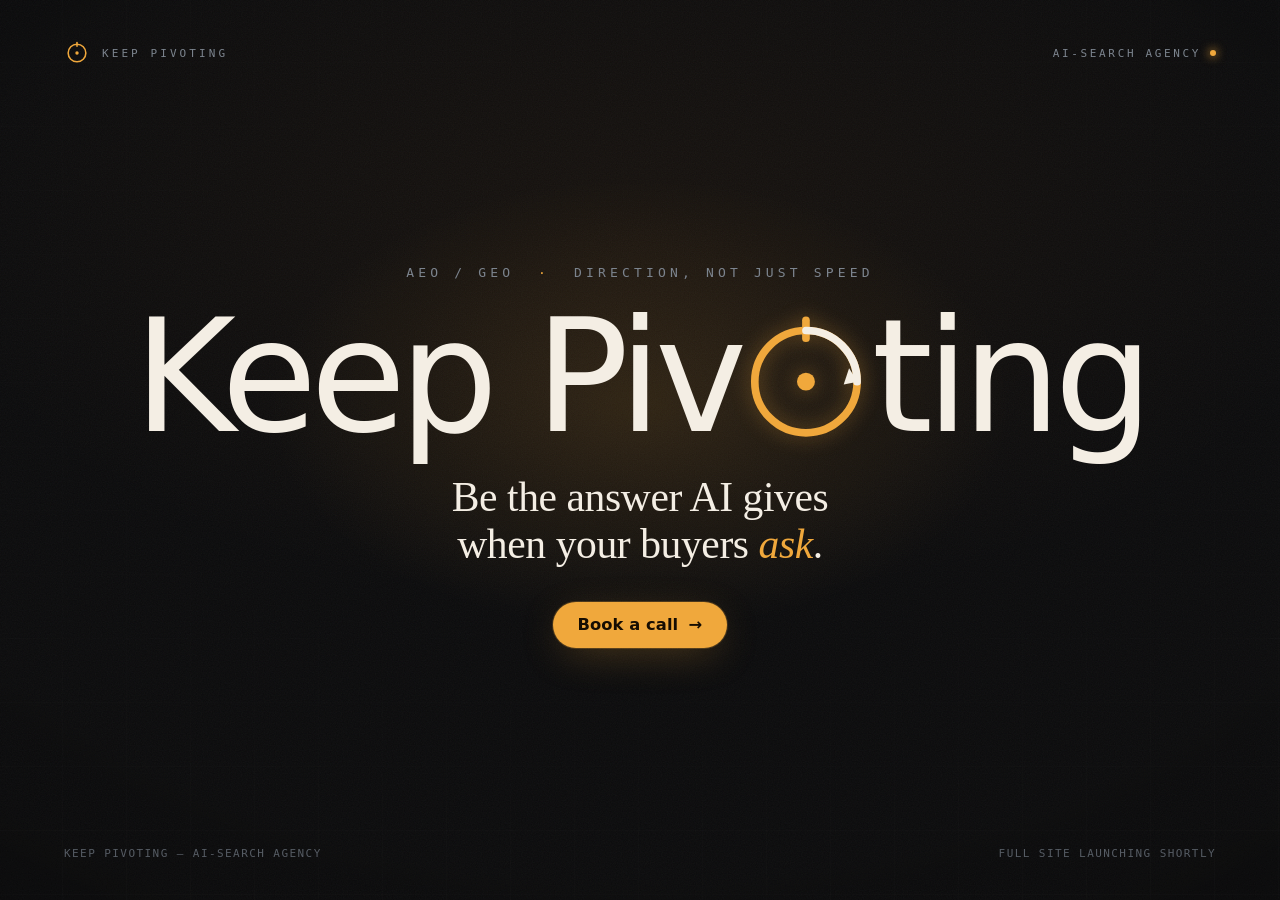
==== index.html @ 0ec5180e "Kill the 404: minimal one-screen holding page live Amber-accent single-screen hero with the rotating" ====
<!doctype html>
<html lang="en">
<head>
<meta charset="utf-8">
<meta name="viewport" content="width=device-width, initial-scale=1, viewport-fit=cover">
<title>Keep Pivoting — Be the answer AI gives.</title>
<meta name="description" content="Keep Pivoting is an AI-search agency (AEO / GEO). We make companies the answer when buyers ask Claude, ChatGPT, Gemini and Perplexity. Full site launching shortly.">
<meta name="theme-color" content="#0B0B0C">
<meta name="robots" content="index,follow">
<link rel="canonical" href="https://keeppivoting.com/">
<meta property="og:type" content="website">
<meta property="og:site_name" content="Keep Pivoting">
<meta property="og:title" content="Keep Pivoting — Be the answer AI gives.">
<meta property="og:description" content="AI-search agency (AEO / GEO). We make companies the answer when buyers ask AI.">
<meta property="og:url" content="https://keeppivoting.com/">
<meta name="twitter:card" content="summary">
<meta name="twitter:title" content="Keep Pivoting — Be the answer AI gives.">
<meta name="twitter:description" content="AI-search agency (AEO / GEO).">
<link rel="icon" href="data:image/svg+xml,%3Csvg xmlns='http://www.w3.org/2000/svg' viewBox='0 0 100 100'%3E%3Crect width='100' height='100' rx='22' fill='%230B0B0C'/%3E%3Ccircle cx='50' cy='50' r='30' fill='none' stroke='%23F0A83C' stroke-width='6'/%3E%3Ccircle cx='50' cy='50' r='6' fill='%23F0A83C'/%3E%3Cline x1='50' y1='14' x2='50' y2='26' stroke='%23F0A83C' stroke-width='6' stroke-linecap='round'/%3E%3C/svg%3E">
<style>
  @font-face{font-family:'Space Grotesk';font-style:normal;font-weight:300 700;font-display:swap;src:url('./fonts/SpaceGrotesk-var.woff2') format('woff2');}
  @font-face{font-family:'Space Mono';font-style:normal;font-weight:400;font-display:swap;src:url('./fonts/SpaceMono-400.woff2') format('woff2');}
  @font-face{font-family:'Space Mono';font-style:normal;font-weight:700;font-display:swap;src:url('./fonts/SpaceMono-700.woff2') format('woff2');}
  @font-face{font-family:'Fraunces';font-style:normal;font-weight:300 700;font-display:swap;src:url('./fonts/Fraunces-Roman-var.woff2') format('woff2');}
  @font-face{font-family:'Fraunces';font-style:italic;font-weight:300 700;font-display:swap;src:url('./fonts/Fraunces-Italic-var.woff2') format('woff2');}

  :root{
    --ink:#0B0B0C; --paper:#F4EEE4; --steel:#7C848E; --steel-dim:#565C64;
    --amber:#F0A83C;
    --grotesk:'Space Grotesk',ui-sans-serif,system-ui,sans-serif;
    --serif:'Fraunces',Georgia,serif;
    --mono:'Space Mono',ui-monospace,SFMono-Regular,Menlo,monospace;
  }
  *{margin:0;padding:0;box-sizing:border-box}
  html,body{height:100%}
  html{-webkit-text-size-adjust:100%;overflow-x:hidden}
  body{background:var(--ink);color:var(--paper);font-family:var(--grotesk);-webkit-font-smoothing:antialiased;text-rendering:optimizeLegibility;overflow:hidden;position:relative}
  .atmos{position:fixed;inset:0;z-index:0;pointer-events:none;overflow:hidden}
  .atmos .grid{position:absolute;inset:-2px;background-image:linear-gradient(rgba(244,238,228,.045) 1px,transparent 1px),linear-gradient(90deg,rgba(244,238,228,.045) 1px,transparent 1px);background-size:64px 64px;-webkit-mask-image:radial-gradient(120% 100% at 50% 42%,transparent 26%,#000 92%);mask-image:radial-gradient(120% 100% at 50% 42%,transparent 26%,#000 92%);opacity:.5}
  .atmos .glow{position:absolute;inset:0;background:radial-gradient(44% 38% at 50% 45%,rgba(240,168,60,.13),transparent 66%),radial-gradient(80% 60% at 50% 26%,rgba(200,120,40,.06),transparent 70%);animation:breathe 9s ease-in-out infinite}
  .atmos .vignette{position:absolute;inset:0;background:radial-gradient(130% 120% at 50% 42%,transparent 42%,rgba(0,0,0,.6) 100%)}
  .atmos .grain{position:absolute;inset:-50%;width:200%;height:200%;background-image:url("data:image/svg+xml,%3Csvg xmlns='http://www.w3.org/2000/svg' width='140' height='140'%3E%3Cfilter id='n'%3E%3CfeTurbulence type='fractalNoise' baseFrequency='0.82' numOctaves='2' stitchTiles='stitch'/%3E%3C/filter%3E%3Crect width='100%25' height='100%25' filter='url(%23n)'/%3E%3C/svg%3E");opacity:.05;mix-blend-mode:overlay}
  @keyframes breathe{0%,100%{opacity:.8}50%{opacity:1.05}}
  .stage{position:relative;z-index:1;min-height:100svh;min-height:100dvh;display:flex;flex-direction:column;padding:clamp(20px,3.4vw,40px) clamp(22px,5vw,64px)}
  .top{display:flex;align-items:center;justify-content:space-between;gap:16px;min-width:0}
  .mark{display:flex;align-items:center;gap:12px;color:var(--paper);min-width:0}
  .mark svg{flex:none}
  .mark .nm{font-family:var(--mono);font-size:11px;letter-spacing:.28em;text-transform:uppercase;color:var(--steel);white-space:nowrap}
  .top .status{font-family:var(--mono);font-size:11px;letter-spacing:.24em;text-transform:uppercase;color:var(--steel);display:flex;align-items:center;gap:9px;white-space:nowrap}
  .top .status .live{width:6px;height:6px;border-radius:50%;background:var(--amber);box-shadow:0 0 10px 1px rgba(240,168,60,.7);animation:pulse 2.4s ease-in-out infinite;flex:none}
  @keyframes pulse{0%,100%{opacity:.55}50%{opacity:1}}
  .hero{flex:1;display:flex;flex-direction:column;align-items:center;justify-content:center;text-align:center;gap:clamp(18px,3vh,30px);min-width:0}
  .eyebrow{font-family:var(--mono);font-size:clamp(11px,1.05vw,13px);letter-spacing:.32em;text-transform:uppercase;color:var(--steel);max-width:100%}
  .eyebrow b{color:var(--amber);font-weight:400}
  .wordmark{font-family:var(--grotesk);font-weight:500;font-size:clamp(3.15rem,12.4vw,9.75rem);line-height:.9;letter-spacing:-.045em;color:var(--paper);display:flex;flex-wrap:wrap;align-items:center;justify-content:center;column-gap:.28em;row-gap:0;max-width:100%}
  .wordmark .word{white-space:nowrap;display:inline-flex;align-items:center}
  .dial{display:inline-flex;align-items:center;justify-content:center;width:.82em;height:.82em;margin:0 .012em;transform:translateY(.03em);filter:drop-shadow(0 0 10px rgba(240,168,60,.4))}
  .dial svg{width:100%;height:100%;display:block;overflow:visible}
  .dial .hand{transform-box:view-box;transform-origin:50px 50px;animation:sweep 7.5s cubic-bezier(.7,0,.3,1) infinite}
  @keyframes sweep{0%{transform:rotate(0)}42%{transform:rotate(270deg)}50%{transform:rotate(270deg)}92%{transform:rotate(540deg)}100%{transform:rotate(540deg)}}
  .subhead{font-family:var(--serif);font-weight:340;font-style:normal;font-size:clamp(1.5rem,3.6vw,2.6rem);line-height:1.12;letter-spacing:-.01em;color:var(--paper);max-width:20ch}
  .subhead em{font-style:italic;color:var(--amber)}
  .subline{font-family:var(--mono);font-weight:400;font-size:clamp(1rem,1.9vw,1.24rem);letter-spacing:.005em;color:var(--paper);max-width:34ch;line-height:1.5;opacity:.9}
  .subline .stop{color:var(--amber)}
  .cta{display:inline-flex;align-items:center;gap:.62em;margin-top:clamp(2px,1vh,8px);background:var(--amber);color:#160d02;font-family:var(--grotesk);font-weight:600;font-size:1.02rem;letter-spacing:.005em;padding:.82em 1.5em;border-radius:100px;text-decoration:none;box-shadow:0 0 0 1px rgba(240,168,60,.22),0 10px 42px -10px rgba(240,168,60,.35);transition:transform .35s cubic-bezier(.2,.7,.2,1),box-shadow .35s ease,background .35s ease;will-change:transform}
  .cta .arw{transition:transform .35s cubic-bezier(.2,.7,.2,1);display:inline-block}
  .cta:hover{transform:translateY(-2px);box-shadow:0 0 0 1px rgba(240,168,60,.4),0 16px 56px -10px rgba(240,168,60,.5);background:#f4b855}
  .cta:hover .arw{transform:translateX(4px)}
  .cta:focus-visible{outline:2px solid var(--paper);outline-offset:3px}
  .foot{display:flex;align-items:center;justify-content:space-between;gap:8px 18px;flex-wrap:wrap;font-family:var(--mono);font-size:11px;letter-spacing:.13em;text-transform:uppercase;color:var(--steel-dim);min-width:0}
  .rise{opacity:0;transform:translateY(16px);animation:rise 1s cubic-bezier(.2,.7,.2,1) forwards}
  .d1{animation-delay:.08s}.d2{animation-delay:.20s}.d3{animation-delay:.34s}.d4{animation-delay:.48s}.d5{animation-delay:.62s}
  @keyframes rise{to{opacity:1;transform:none}}
  @media (max-width:600px){.top .status .txt{display:none}.eyebrow .tail{display:none}.foot{font-size:10px;letter-spacing:.08em;justify-content:center;gap:4px 14px}.foot .tail{display:none}.subline{max-width:26ch}}
  @media (prefers-reduced-motion:reduce){.dial .hand{animation:none;transform:rotate(48deg)}.glow,.top .status .live{animation:none}.rise{animation:none;opacity:1;transform:none}.cta{transition:none}}
</style>
</head>
<body>
  <div class="atmos" aria-hidden="true"><div class="grid"></div><div class="glow"></div><div class="vignette"></div><div class="grain"></div></div>
  <div class="stage">
    <header class="top">
      <div class="mark rise d1">
        <svg width="26" height="26" viewBox="0 0 100 100" fill="none" aria-hidden="true">
          <circle cx="50" cy="50" r="34" stroke="#F0A83C" stroke-width="6"/>
          <circle cx="50" cy="50" r="6.5" fill="#F0A83C"/>
          <line x1="50" y1="10" x2="50" y2="24" stroke="#F0A83C" stroke-width="6" stroke-linecap="round"/>
        </svg>
        <span class="nm">Keep&nbsp;Pivoting</span>
      </div>
      <div class="status rise d1"><span class="txt">AI-search agency</span><span class="live" aria-hidden="true"></span></div>
    </header>
    <main class="hero">
      <p class="eyebrow rise d2">AEO&nbsp;/&nbsp;GEO<span class="tail">&nbsp;&nbsp;<b>·</b>&nbsp;&nbsp;Direction, not just speed</span></p>
      <h1 class="wordmark rise d3">
        <span class="word">Keep</span>
        <span class="word">Piv<span class="dial"><svg viewBox="0 0 100 100" fill="none" aria-hidden="true">
          <circle cx="50" cy="50" r="40" stroke="#F0A83C" stroke-width="6"/>
          <circle cx="50" cy="50" r="7" fill="#F0A83C"/>
          <line x1="50" y1="2" x2="50" y2="16" stroke="#F0A83C" stroke-width="6" stroke-linecap="round"/>
          <g class="hand">
            <path d="M 50 10 A 40 40 0 0 1 90 50" stroke="#F4EEE4" stroke-width="6" stroke-linecap="round"/>
            <path d="M 83.7 39.5 L 90.5 50 L 79.5 52.3 Z" fill="#F4EEE4"/>
          </g>
        </svg></span>ting</span>
      </h1>
      <p class="subhead rise d4">Be the answer AI gives when your buyers <em>ask</em>.</p>
      <a class="cta rise d5" href="https://cal.com/keep-pivoting/30min">Book a call <span class="arw" aria-hidden="true">&rarr;</span></a>
    </main>
    <footer class="foot rise d5">
      <span class="l">Keep&nbsp;Pivoting<span class="tail"> — AI-search agency</span></span>
      <span class="r">Full&nbsp;site&nbsp;launching&nbsp;shortly</span>
    </footer>
  </div>
</body>
</html>
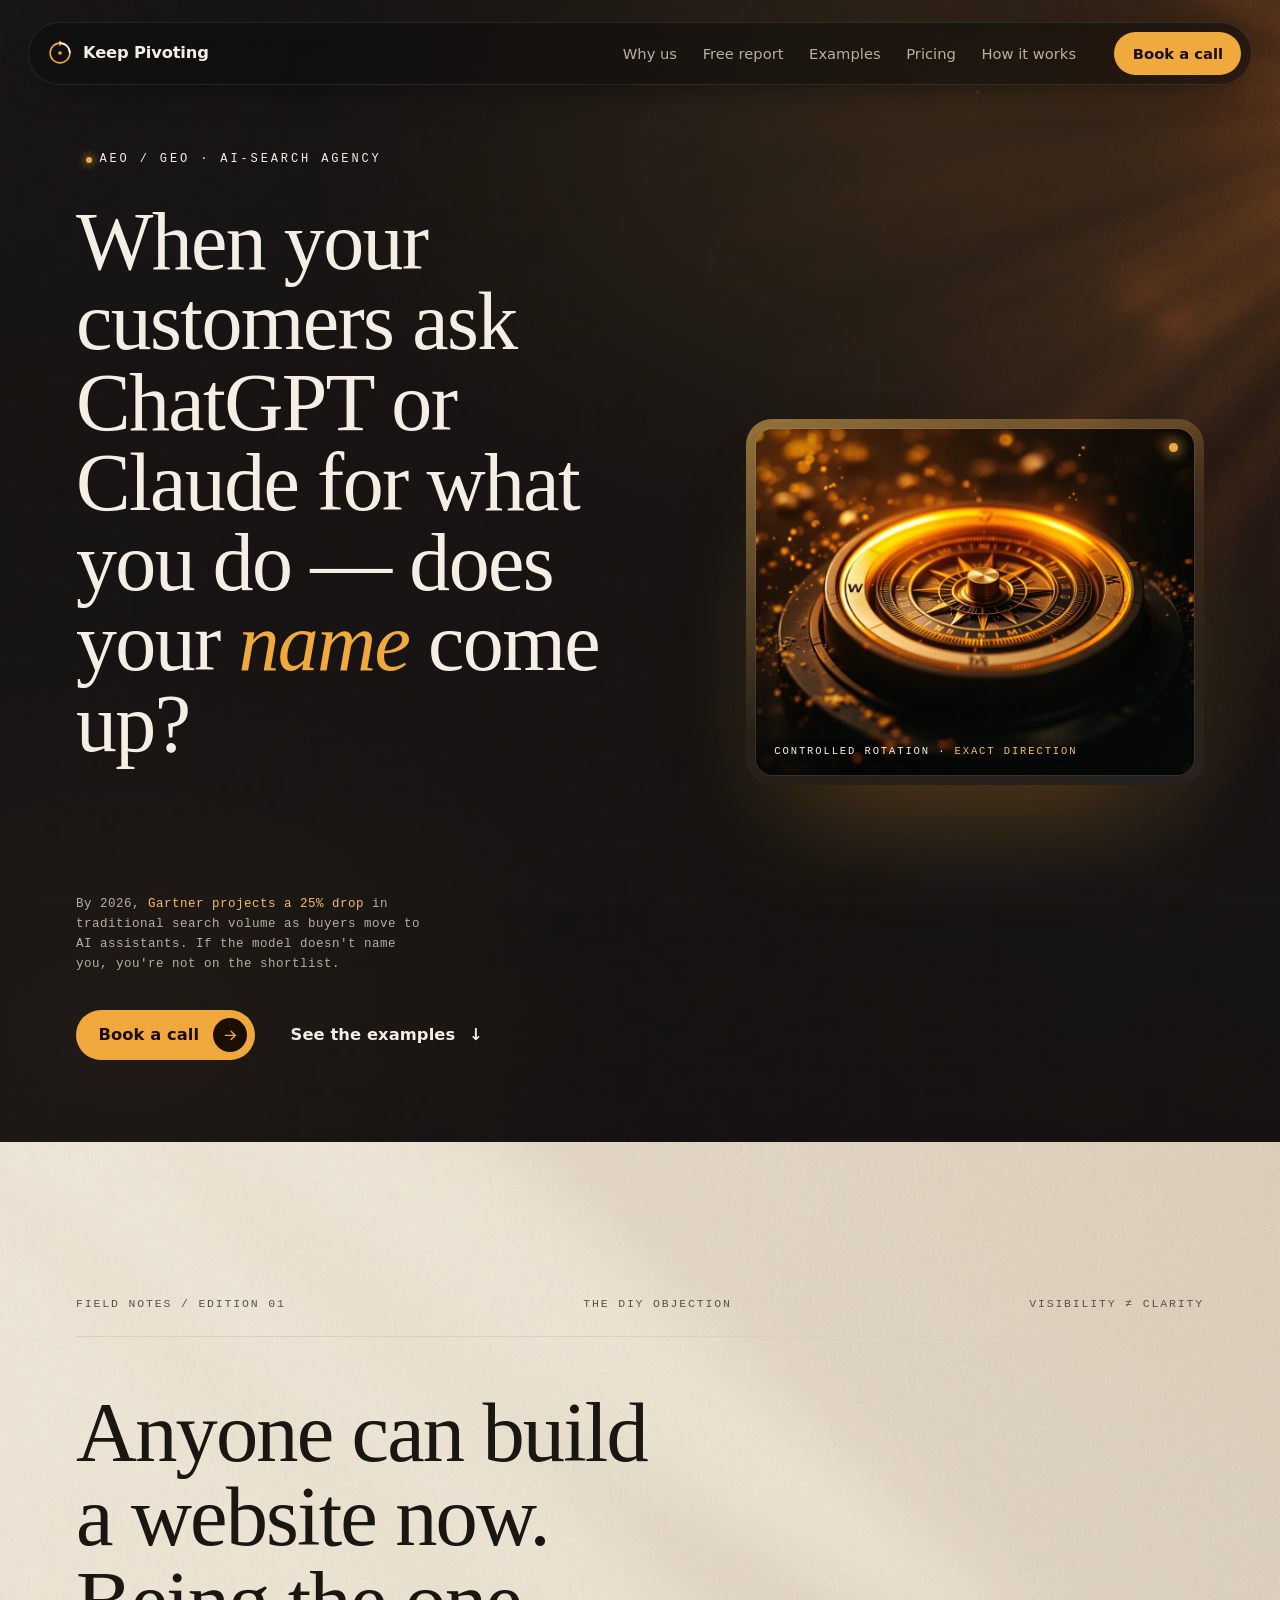
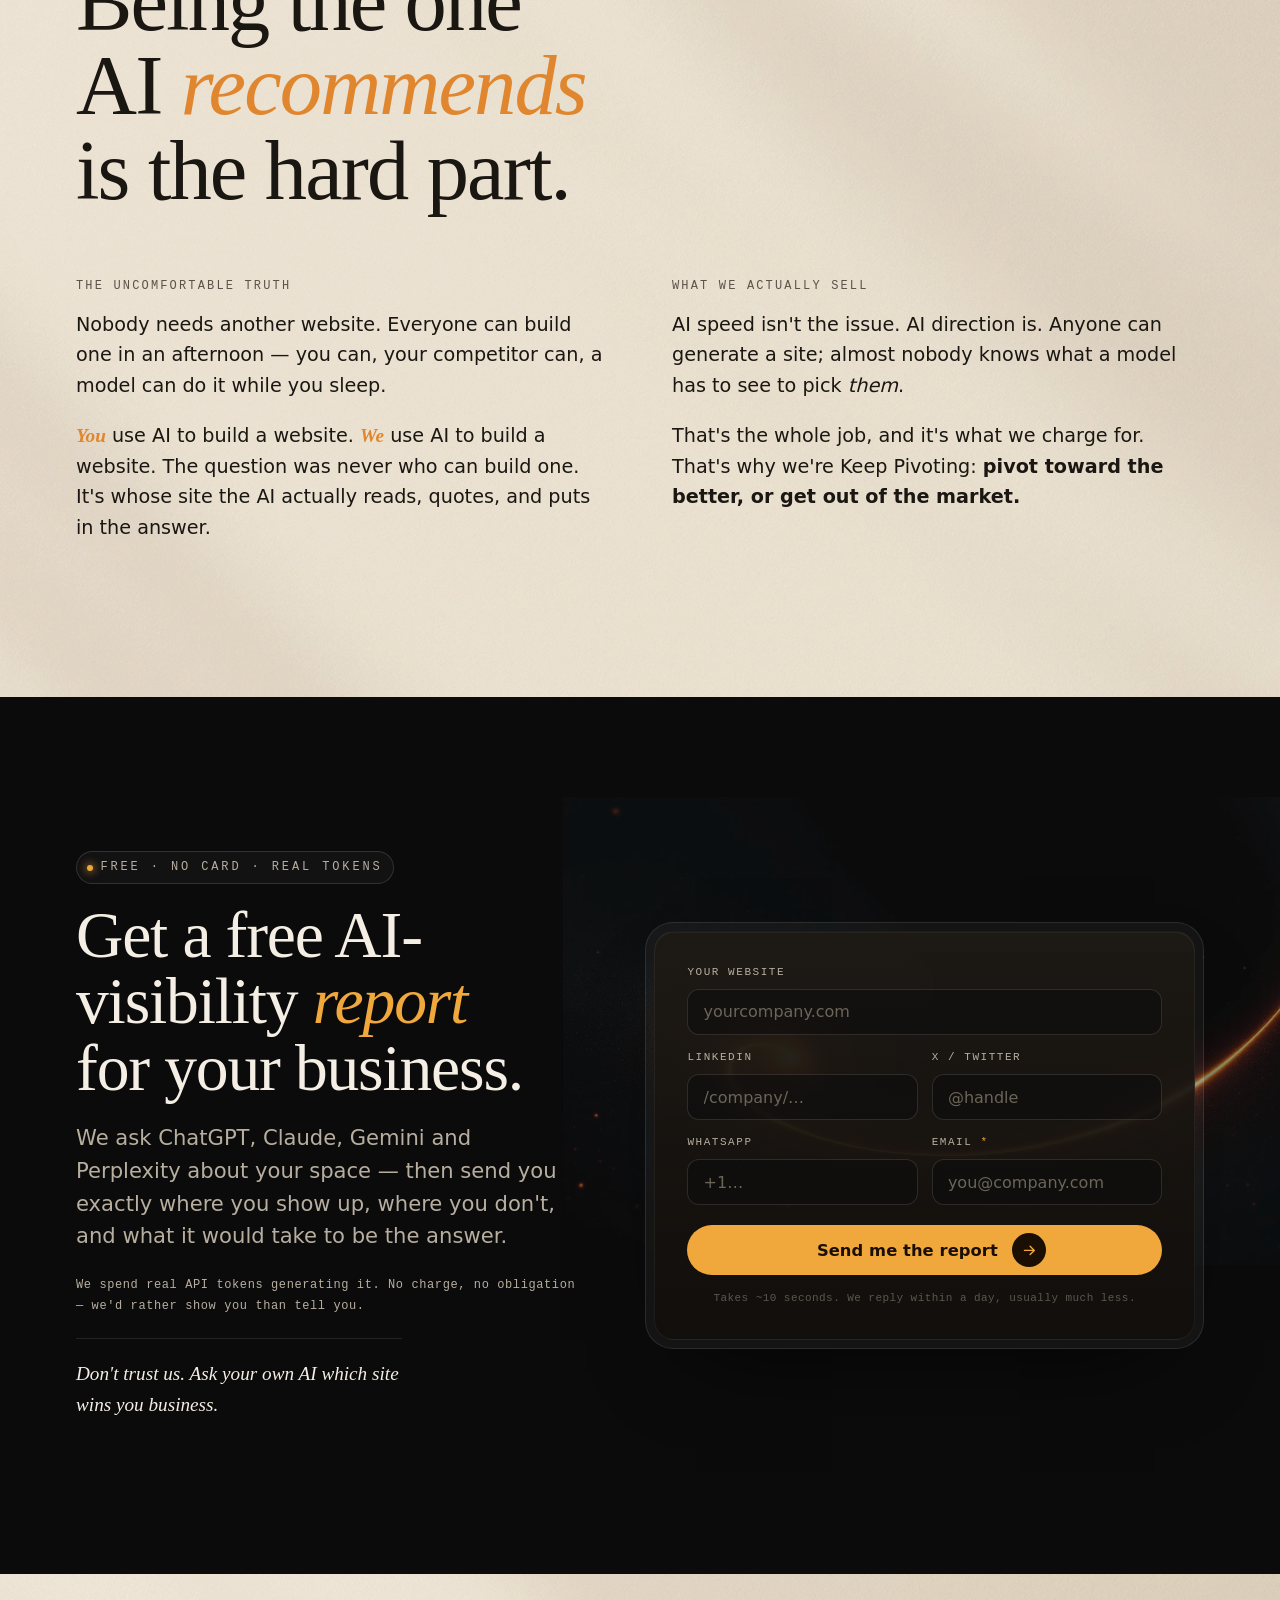
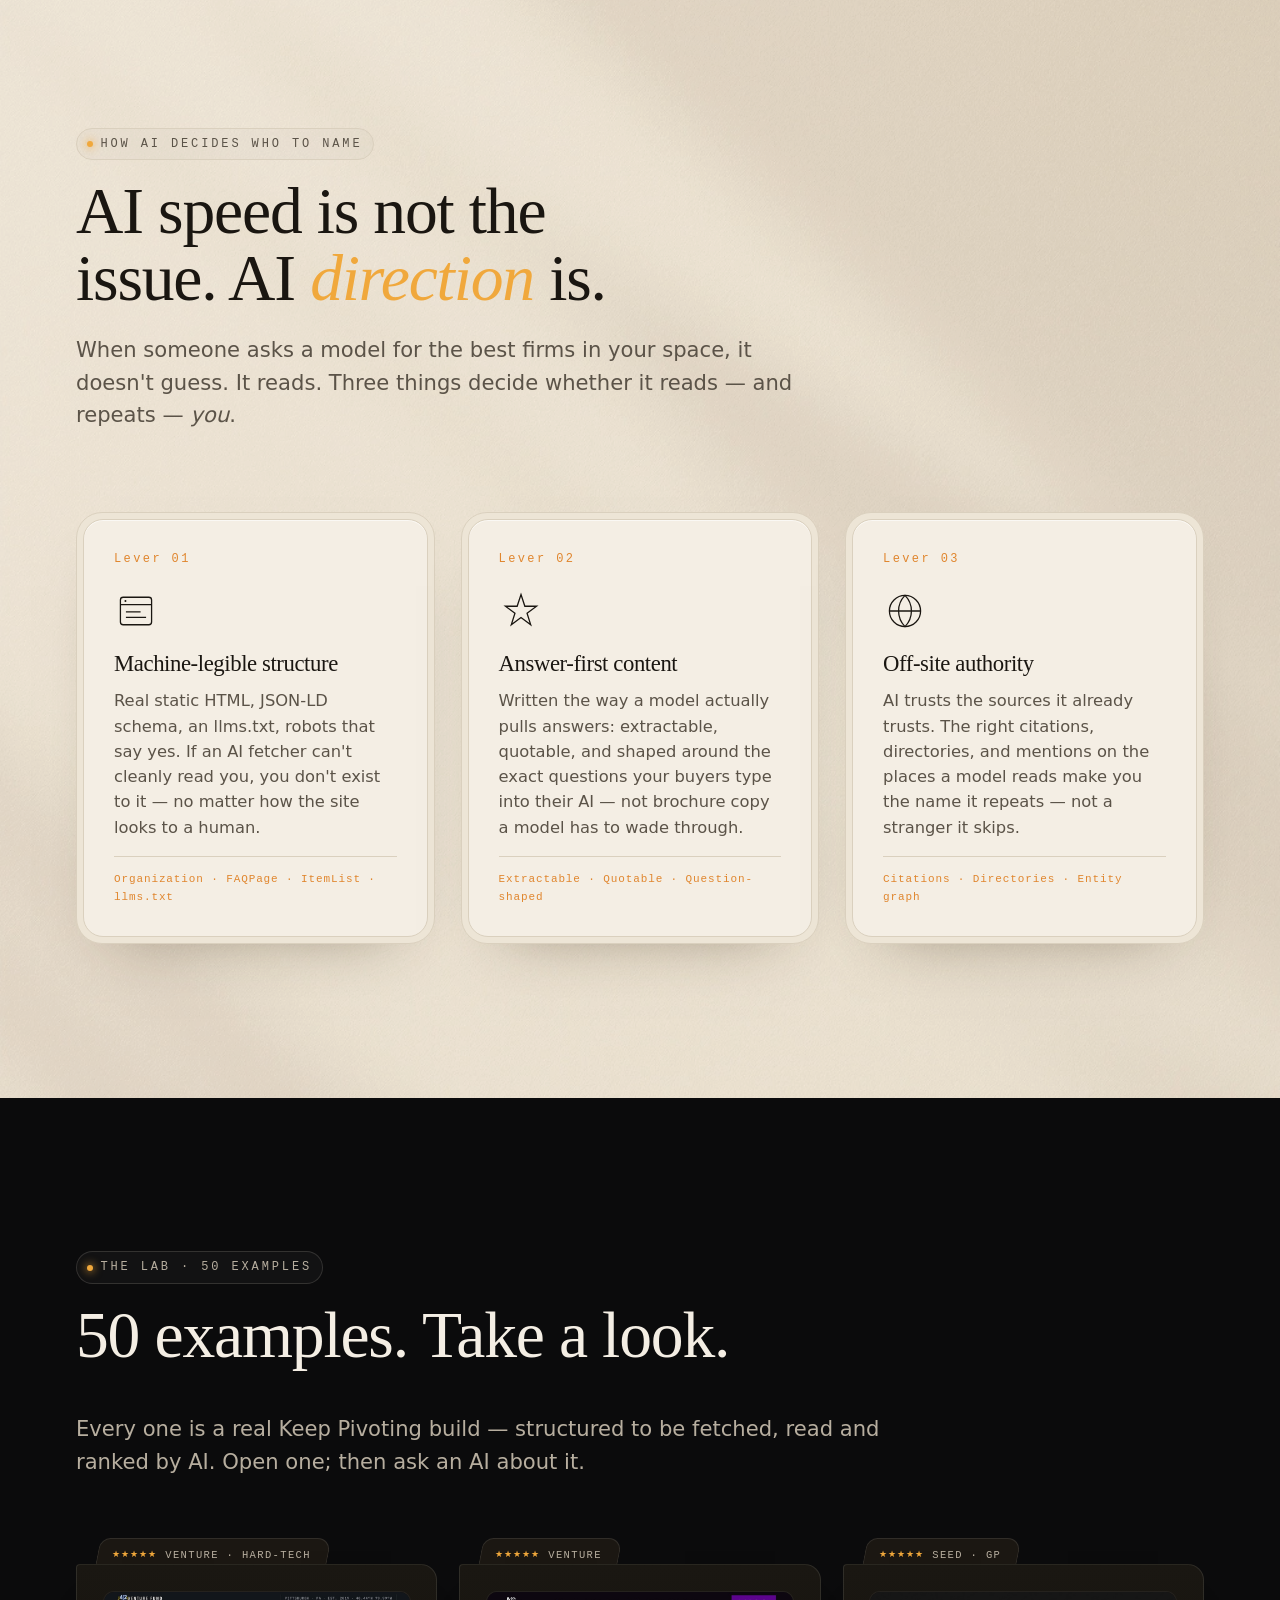
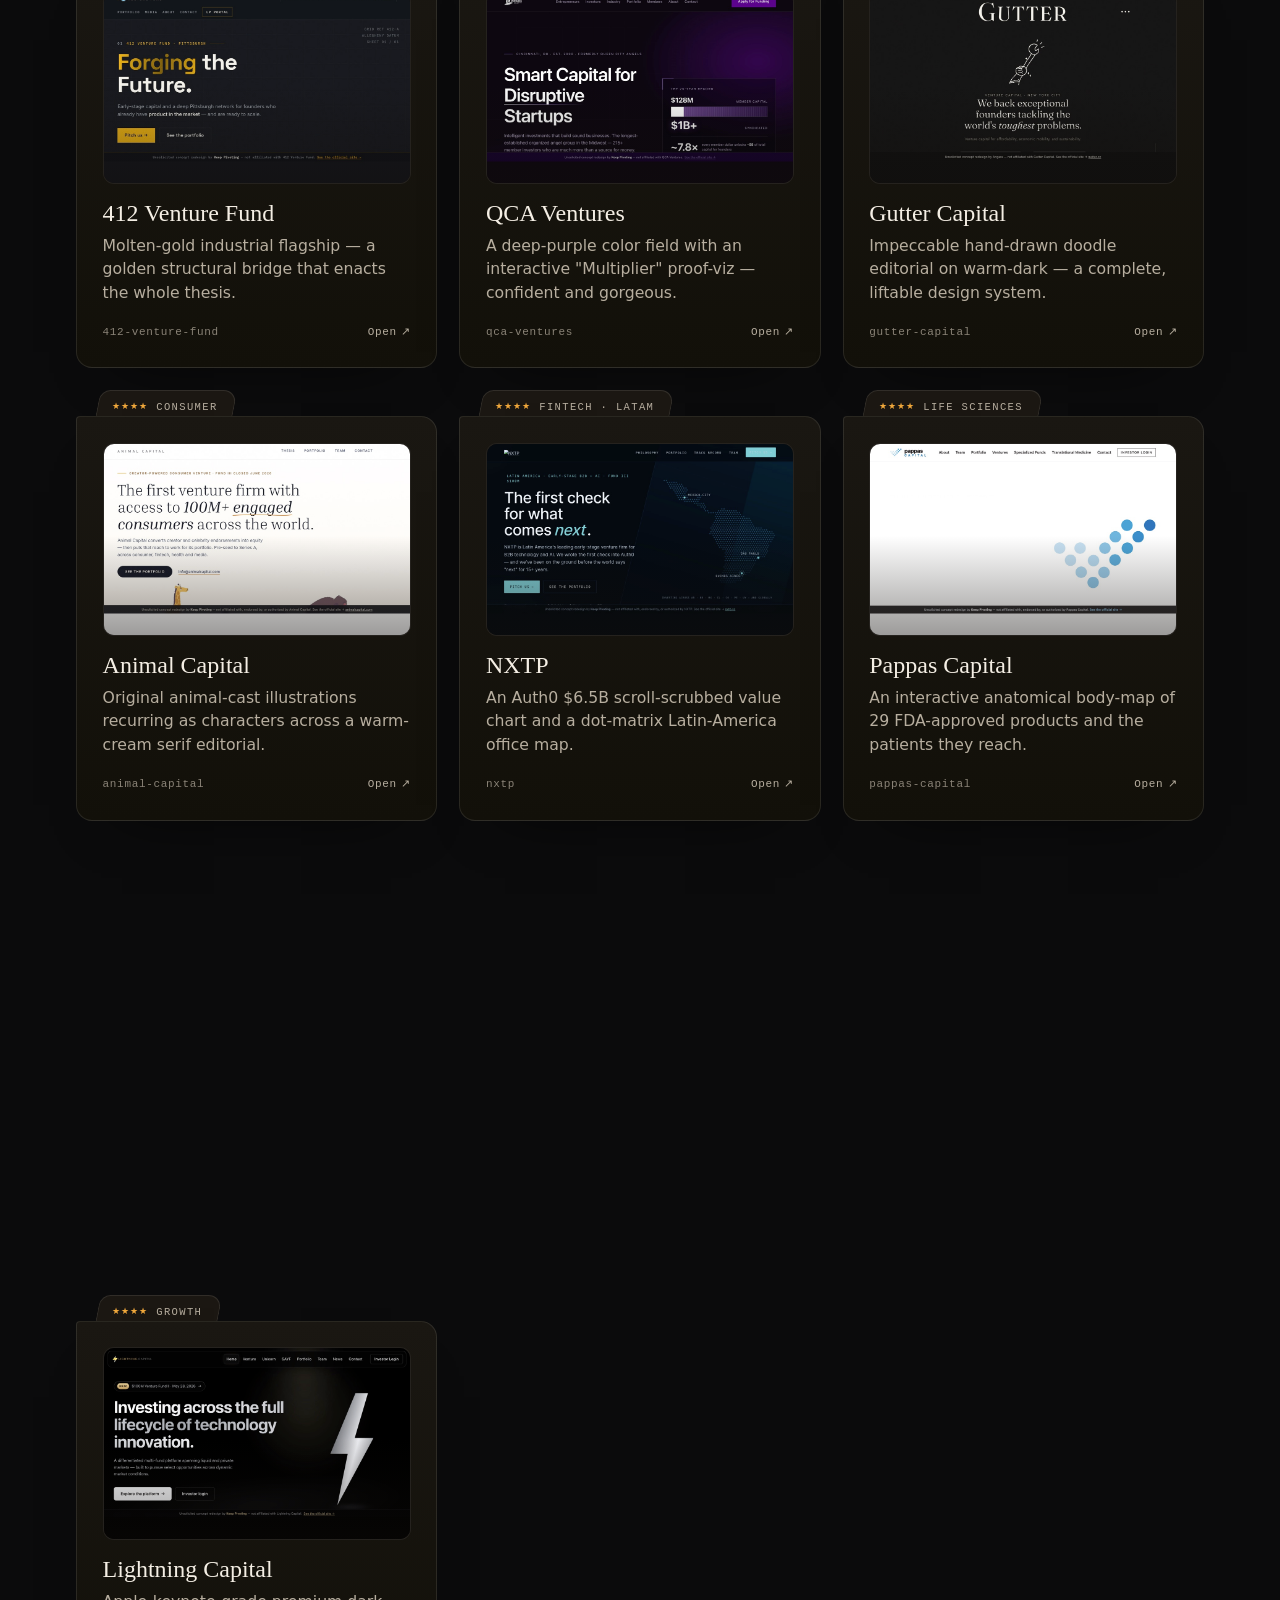
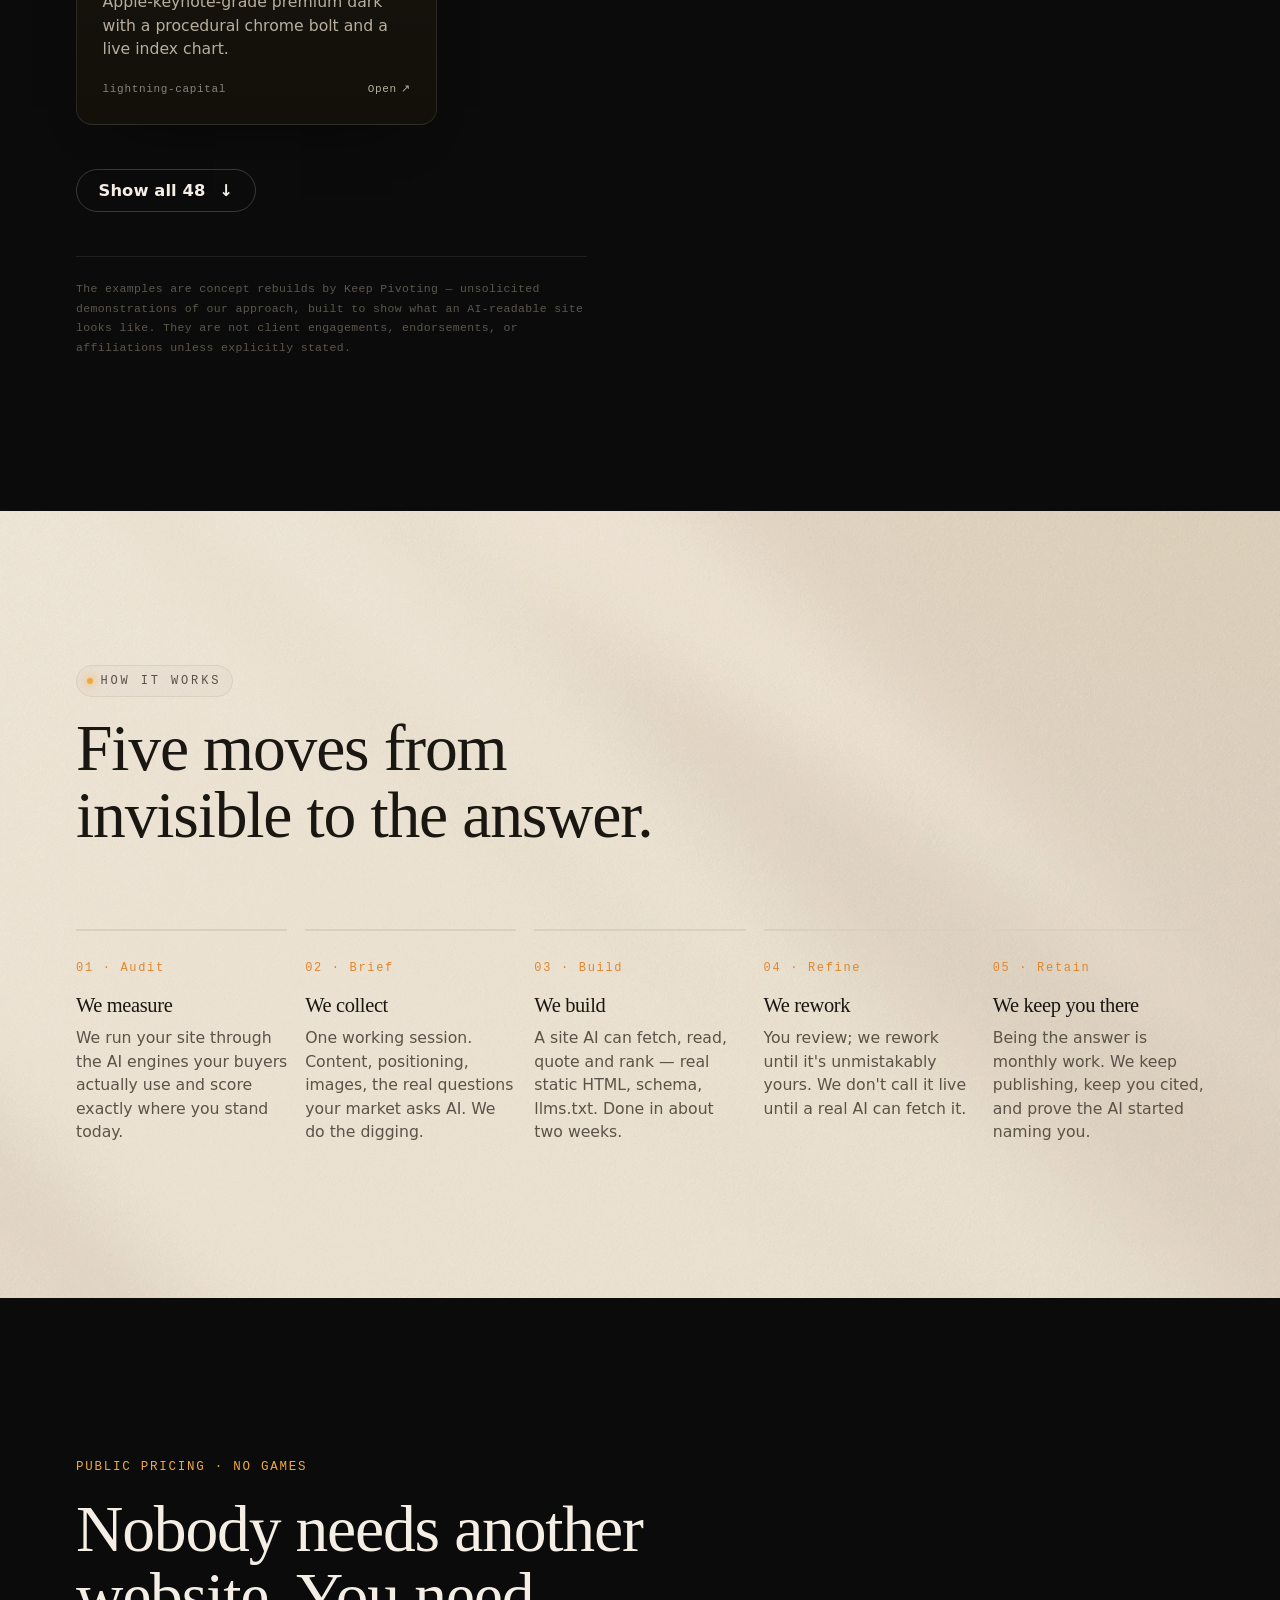
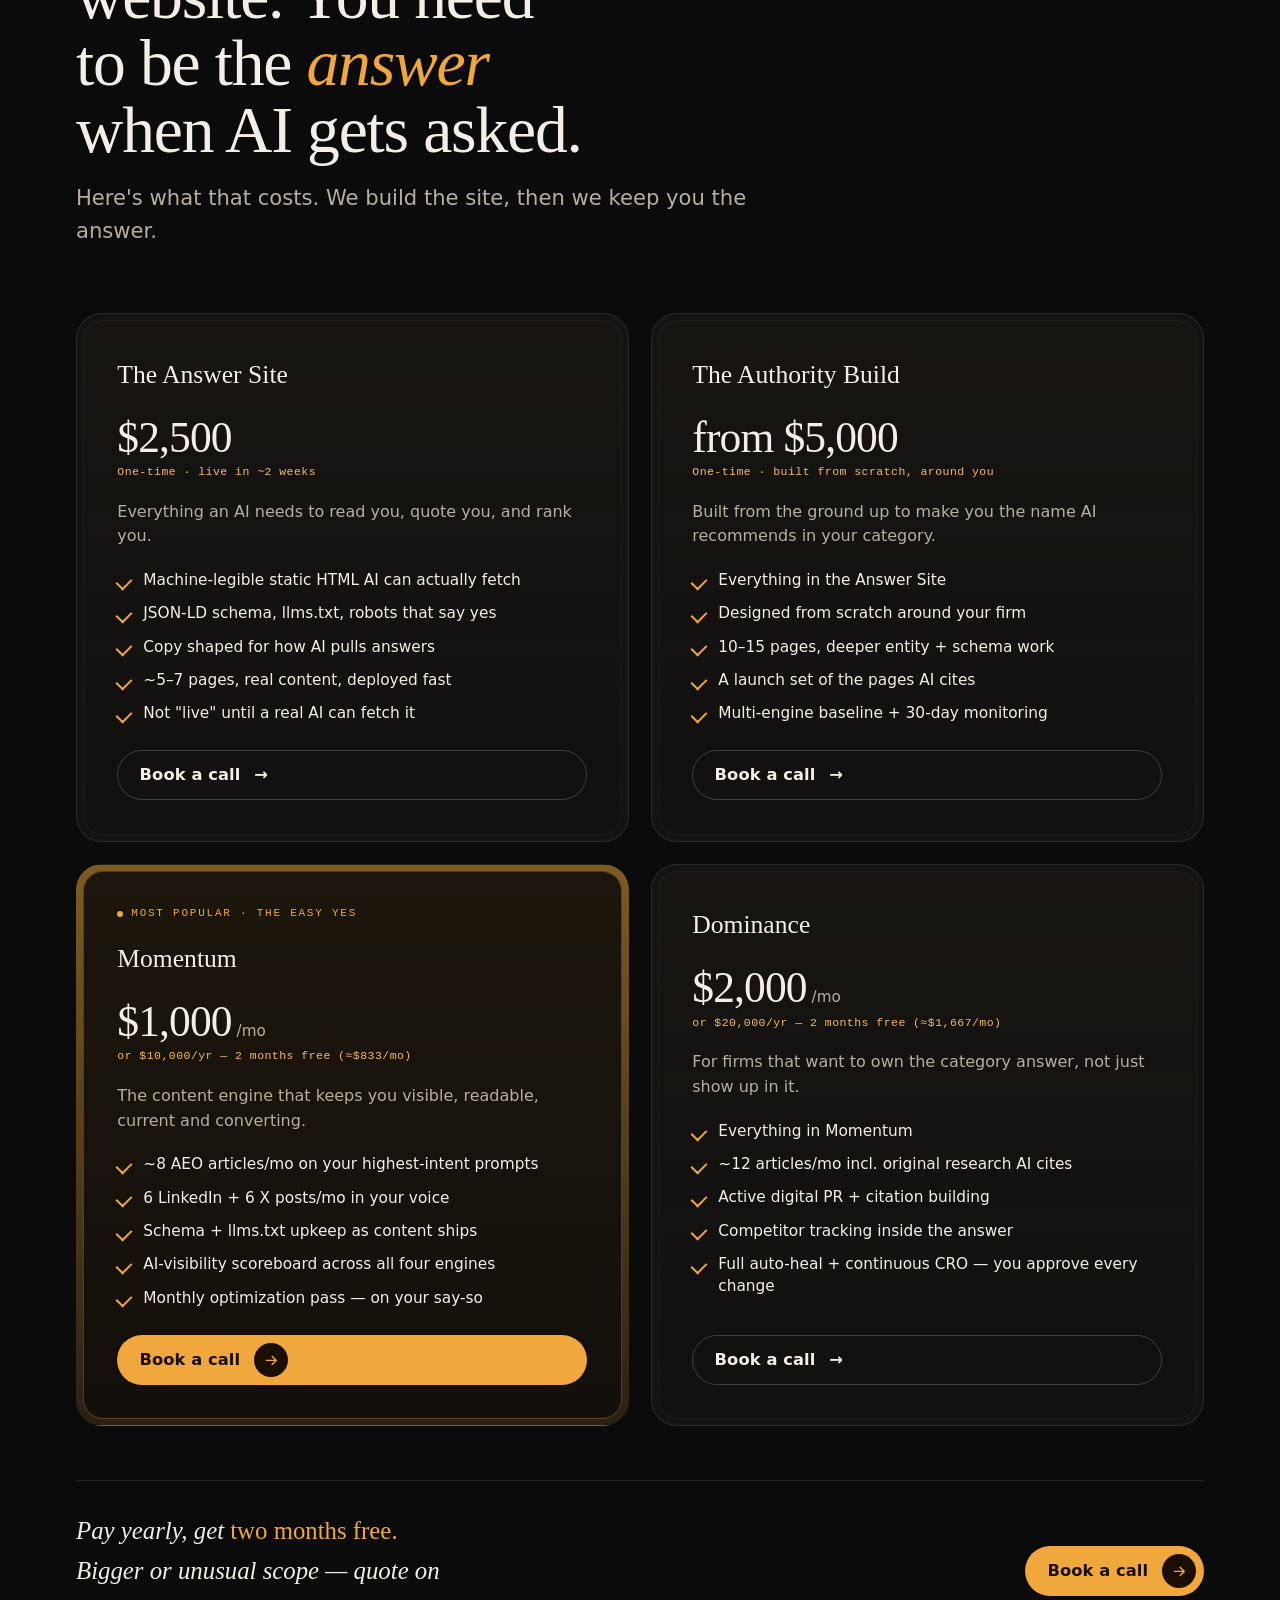
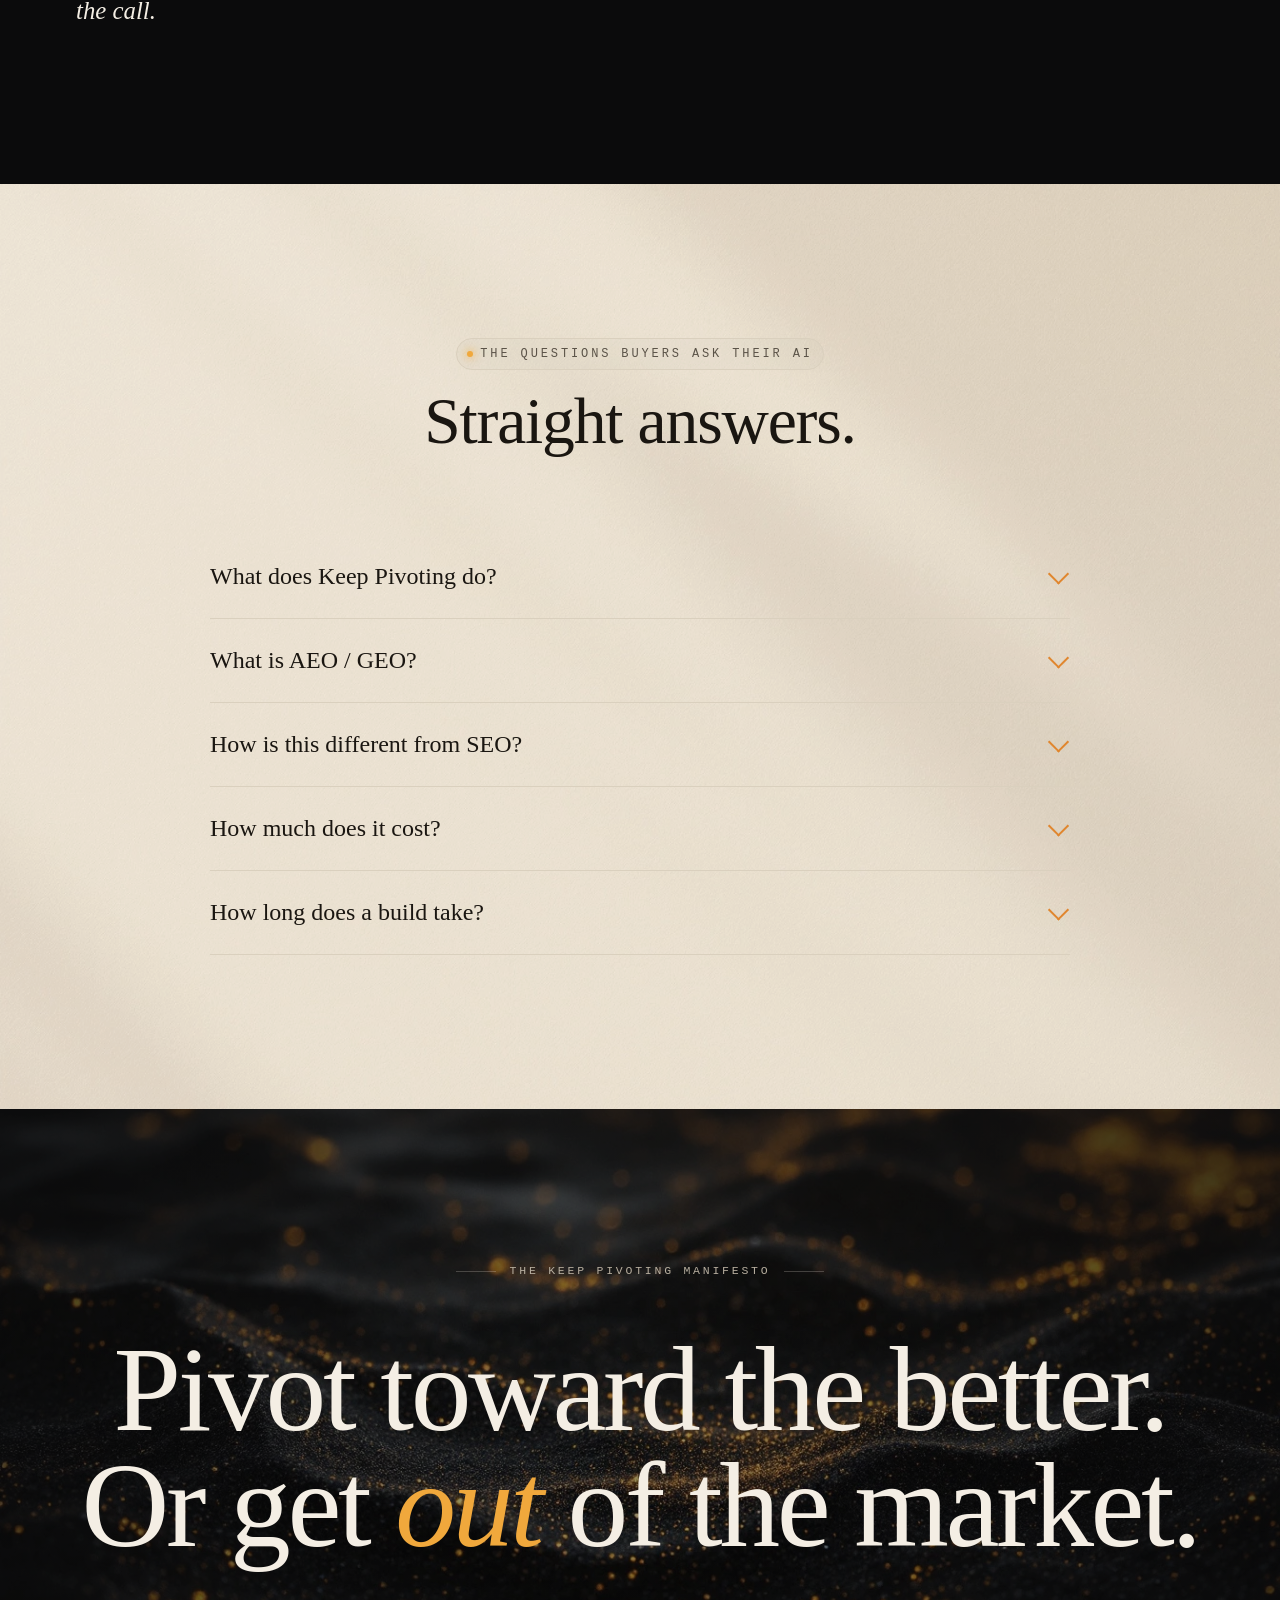
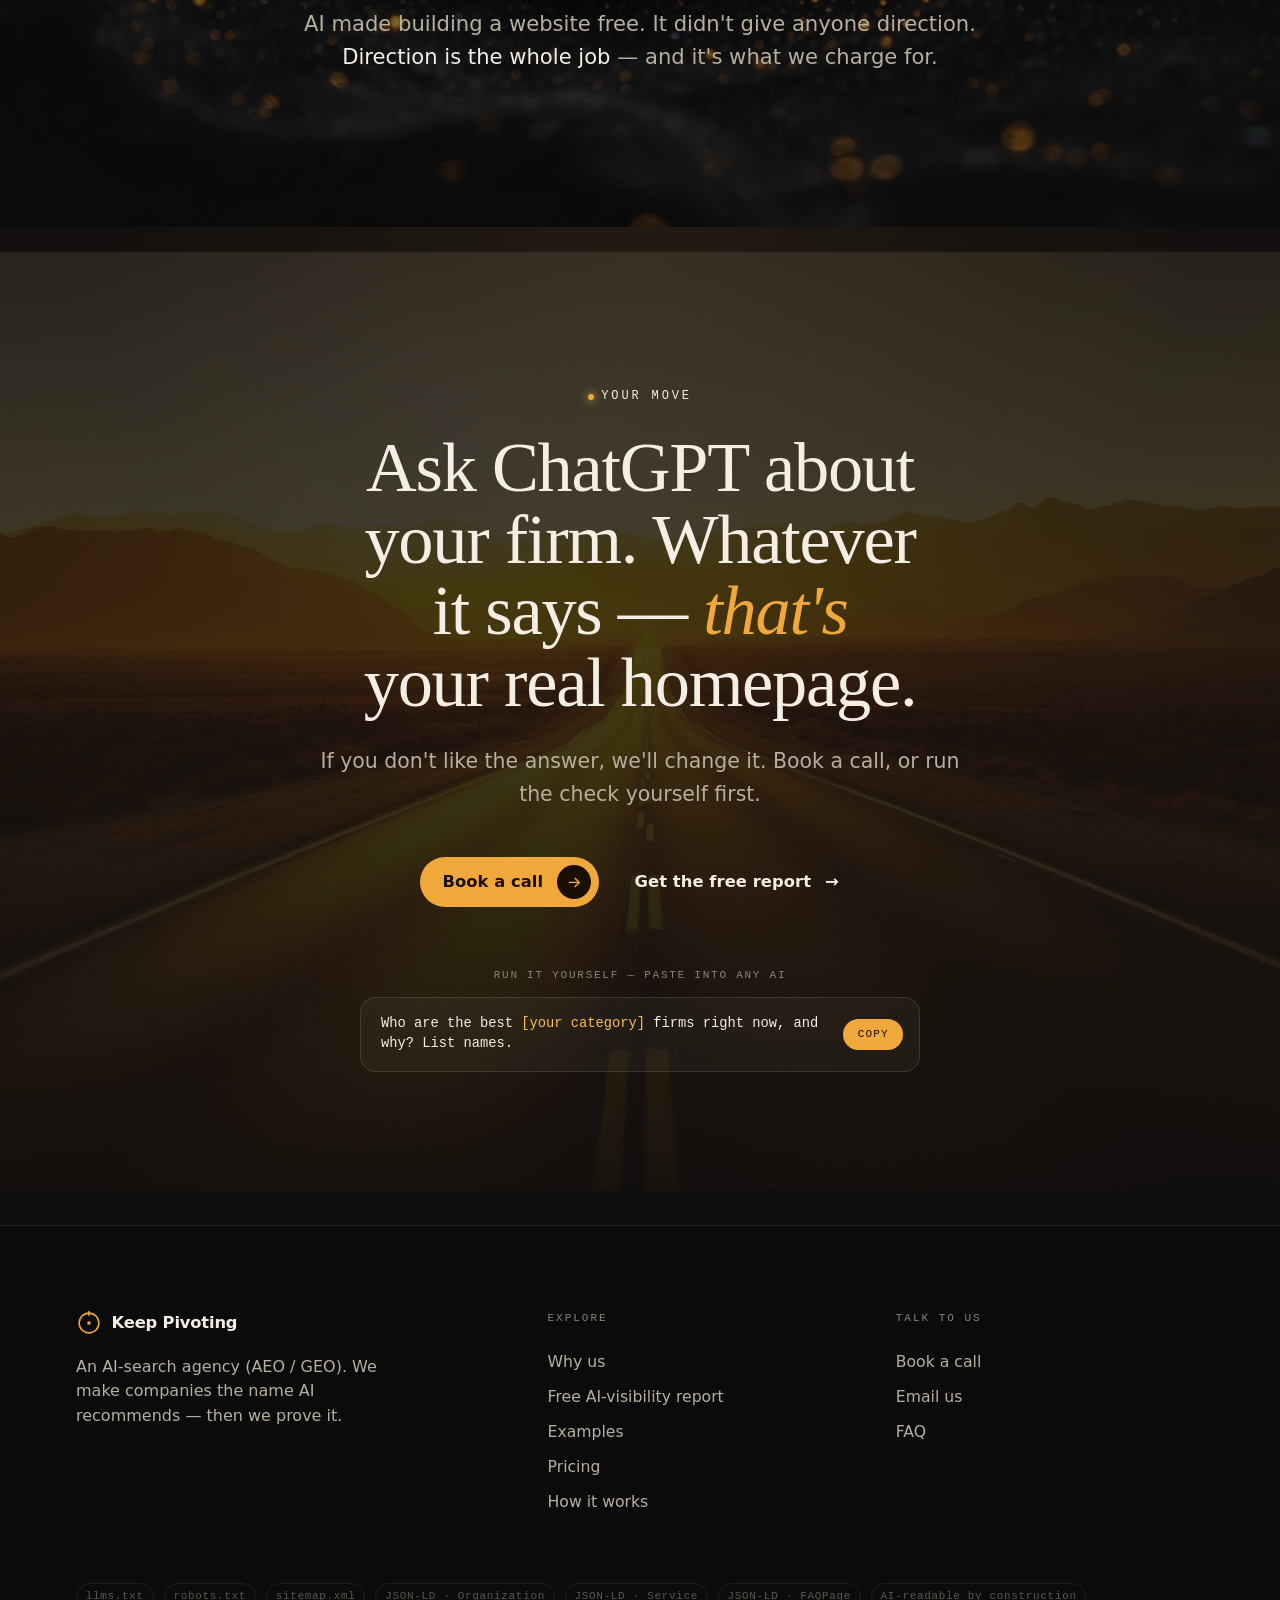
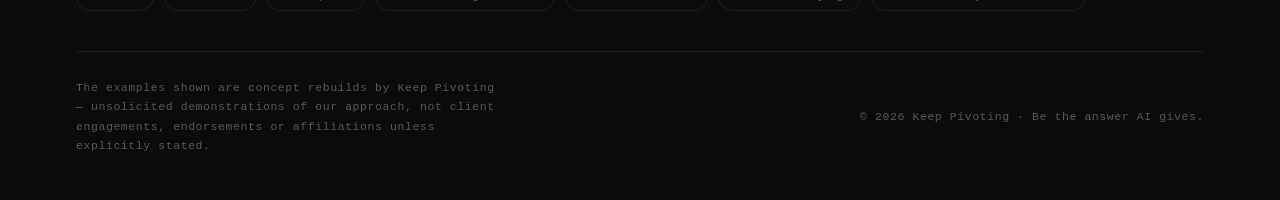
==== commit 34aa4012: "Ship full V1: localhosthq-grade texture-driven flagship Single-page site, warm-amber cinematic (Ink " ====
--- a/index.html
+++ b/index.html
@@ -3,113 +3,1133 @@
 <head>
 <meta charset="utf-8">
 <meta name="viewport" content="width=device-width, initial-scale=1, viewport-fit=cover">
-<title>Keep Pivoting — Be the answer AI gives.</title>
-<meta name="description" content="Keep Pivoting is an AI-search agency (AEO / GEO). We make companies the answer when buyers ask Claude, ChatGPT, Gemini and Perplexity. Full site launching shortly.">
+<title>Keep Pivoting — Be the answer AI gives when your buyers ask.</title>
+<meta name="description" content="Keep Pivoting is an AI-search agency (AEO / GEO). We make companies the name AI assistants recommend — building sites ChatGPT, Claude, Gemini and Perplexity can fetch, read, quote and rank. Builds from $2,500. Book a call.">
 <meta name="theme-color" content="#0B0B0C">
-<meta name="robots" content="index,follow">
+<meta name="robots" content="index,follow,max-image-preview:large">
+<meta name="author" content="Keep Pivoting">
 <link rel="canonical" href="https://keeppivoting.com/">
+<!-- Open Graph -->
 <meta property="og:type" content="website">
 <meta property="og:site_name" content="Keep Pivoting">
 <meta property="og:title" content="Keep Pivoting — Be the answer AI gives.">
-<meta property="og:description" content="AI-search agency (AEO / GEO). We make companies the answer when buyers ask AI.">
+<meta property="og:description" content="An AI-search agency (AEO / GEO). We make companies the name AI recommends when buyers ask ChatGPT, Claude, Gemini and Perplexity.">
 <meta property="og:url" content="https://keeppivoting.com/">
-<meta name="twitter:card" content="summary">
+<meta name="twitter:card" content="summary_large_image">
 <meta name="twitter:title" content="Keep Pivoting — Be the answer AI gives.">
-<meta name="twitter:description" content="AI-search agency (AEO / GEO).">
+<meta name="twitter:description" content="An AI-search agency (AEO / GEO). We make companies the name AI recommends.">
+<!-- Favicon: the amber pivot dial -->
 <link rel="icon" href="data:image/svg+xml,%3Csvg xmlns='http://www.w3.org/2000/svg' viewBox='0 0 100 100'%3E%3Crect width='100' height='100' rx='22' fill='%230B0B0C'/%3E%3Ccircle cx='50' cy='50' r='30' fill='none' stroke='%23F0A83C' stroke-width='6'/%3E%3Ccircle cx='50' cy='50' r='6' fill='%23F0A83C'/%3E%3Cline x1='50' y1='14' x2='50' y2='26' stroke='%23F0A83C' stroke-width='6' stroke-linecap='round'/%3E%3C/svg%3E">
+
+<!-- ============================= AEO / GEO: machine-legible structure ============================= -->
+<script type="application/ld+json">
+{
+  "@context": "https://schema.org",
+  "@graph": [
+    {
+      "@type": "Organization",
+      "@id": "https://keeppivoting.com/#org",
+      "name": "Keep Pivoting",
+      "url": "https://keeppivoting.com/",
+      "description": "Keep Pivoting is an AI-search agency (AEO / GEO). We make companies the answer when buyers ask AI assistants like ChatGPT, Claude, Gemini and Perplexity, by building sites those models can fetch, read, quote and rank.",
+      "slogan": "Be the answer AI gives.",
+      "email": "moksh@temporaryperspective.com",
+      "knowsAbout": ["Answer Engine Optimization", "Generative Engine Optimization", "AEO", "GEO", "AI search visibility", "LLM SEO", "Schema.org / JSON-LD", "llms.txt"],
+      "areaServed": "Worldwide"
+    },
+    {
+      "@type": "WebSite",
+      "@id": "https://keeppivoting.com/#site",
+      "url": "https://keeppivoting.com/",
+      "name": "Keep Pivoting",
+      "publisher": { "@id": "https://keeppivoting.com/#org" },
+      "inLanguage": "en"
+    },
+    {
+      "@type": "Service",
+      "name": "AI-Search Website Build (AEO / GEO)",
+      "provider": { "@id": "https://keeppivoting.com/#org" },
+      "serviceType": "Answer Engine Optimization website build",
+      "description": "A website structured so AI can fetch, read, quote and rank you — real static HTML, JSON-LD schema, llms.txt, and copy shaped for how AI pulls answers.",
+      "offers": [
+        { "@type": "Offer", "name": "The Answer Site", "price": "2500", "priceCurrency": "USD", "description": "Everything an AI needs to read you, quote you, and rank you. Live in about two weeks." },
+        { "@type": "Offer", "name": "The Authority Build", "price": "5000", "priceCurrency": "USD", "description": "Built from the ground up to make you the name AI recommends in your category.", "priceSpecification": { "@type": "PriceSpecification", "minPrice": "5000", "priceCurrency": "USD" } }
+      ]
+    },
+    {
+      "@type": "Service",
+      "name": "AEO / GEO Retainer",
+      "provider": { "@id": "https://keeppivoting.com/#org" },
+      "serviceType": "Answer Engine Optimization retainer",
+      "description": "Monthly work that keeps you the answer: AEO content, schema and llms.txt upkeep, off-site citations, and a scoreboard proving AI started naming you.",
+      "offers": [
+        { "@type": "Offer", "name": "Momentum", "price": "1000", "priceCurrency": "USD", "description": "The content engine — AEO articles, social, and an AI-visibility scoreboard, monthly. $10,000/yr with two months free." },
+        { "@type": "Offer", "name": "Dominance", "price": "2000", "priceCurrency": "USD", "description": "Own the category answer — original research, digital PR, competitor tracking, and continuous CRO. $20,000/yr with two months free." }
+      ]
+    },
+    {
+      "@type": "FAQPage",
+      "@id": "https://keeppivoting.com/#faq",
+      "mainEntity": [
+        { "@type": "Question", "name": "What does Keep Pivoting do?", "acceptedAnswer": { "@type": "Answer", "text": "Keep Pivoting is an AI-search agency (AEO / GEO). We make companies the answer when buyers ask AI assistants like ChatGPT, Claude, Gemini and Perplexity — by building sites those models can fetch, read, quote and rank." } },
+        { "@type": "Question", "name": "What is AEO / GEO?", "acceptedAnswer": { "@type": "Answer", "text": "Answer Engine Optimization (AEO) and Generative Engine Optimization (GEO) mean structuring a business so AI assistants name and cite it when people ask questions. It's the AI-era successor to SEO: instead of ranking on a page of blue links, you become part of the answer the AI gives." } },
+        { "@type": "Question", "name": "How is this different from SEO?", "acceptedAnswer": { "@type": "Answer", "text": "SEO gets you ranked on Google's links. AEO/GEO gets you named inside the AI's answer, where a growing share of buyers now start. We build the machine-legible structure — real static HTML, JSON-LD schema, llms.txt — plus the answer-first content and off-site citations AI needs to pick you." } },
+        { "@type": "Question", "name": "How much does it cost?", "acceptedAnswer": { "@type": "Answer", "text": "Builds start at $2,500 for the Answer Site and from $5,000 for the Authority Build. The retainer that keeps you the answer is $1,000/mo for Momentum or $2,000/mo for Dominance. Pay yearly and get two months free. Bigger or unusual scope is quoted on the call." } },
+        { "@type": "Question", "name": "How long does a build take?", "acceptedAnswer": { "@type": "Answer", "text": "About two weeks. And we don't call a site live until a real AI can actually fetch it — verified, not promised." } }
+      ]
+    }
+  ]
+}
+</script>
+
 <style>
+  /* ============================= TYPE ============================= */
+  @font-face{font-family:'Fraunces';font-style:normal;font-weight:300 700;font-display:swap;src:url('./fonts/Fraunces-Roman-var.woff2') format('woff2');}
+  @font-face{font-family:'Fraunces';font-style:italic;font-weight:300 700;font-display:swap;src:url('./fonts/Fraunces-Italic-var.woff2') format('woff2');}
   @font-face{font-family:'Space Grotesk';font-style:normal;font-weight:300 700;font-display:swap;src:url('./fonts/SpaceGrotesk-var.woff2') format('woff2');}
   @font-face{font-family:'Space Mono';font-style:normal;font-weight:400;font-display:swap;src:url('./fonts/SpaceMono-400.woff2') format('woff2');}
   @font-face{font-family:'Space Mono';font-style:normal;font-weight:700;font-display:swap;src:url('./fonts/SpaceMono-700.woff2') format('woff2');}
-  @font-face{font-family:'Fraunces';font-style:normal;font-weight:300 700;font-display:swap;src:url('./fonts/Fraunces-Roman-var.woff2') format('woff2');}
-  @font-face{font-family:'Fraunces';font-style:italic;font-weight:300 700;font-display:swap;src:url('./fonts/Fraunces-Italic-var.woff2') format('woff2');}
 
   :root{
-    --ink:#0B0B0C; --paper:#F4EEE4; --steel:#7C848E; --steel-dim:#565C64;
+    --ink:#0B0B0C;
+    --ink-2:#141110;            /* warm umber-black for render zones */
+    --ink-3:#1B1712;
+    --paper:#F4EEE4;
+    --paper-2:#EDE5D6;
+    --paper-line:#DAD0BE;
     --amber:#F0A83C;
-    --grotesk:'Space Grotesk',ui-sans-serif,system-ui,sans-serif;
-    --serif:'Fraunces',Georgia,serif;
+    --amber-2:#F6BB5B;
+    --amber-deep:#E0862E;
+    --sage:#A2C2BE;
+    --graphite:#2A2D34;
+    --steel:#8A8377;           /* warm steel for labels on dark */
+    --steel-2:#5C574D;
+    --ink-on-paper:#1A1611;
+    --ink-on-paper-dim:#5B5348;
+    --paper-on-ink:#F4EEE4;
+    --paper-on-ink-dim:#B7AE9F;
+    --grotesk:'Space Grotesk',ui-sans-serif,system-ui,-apple-system,sans-serif;
+    --serif:'Fraunces',Georgia,'Times New Roman',serif;
     --mono:'Space Mono',ui-monospace,SFMono-Regular,Menlo,monospace;
+    --ease:cubic-bezier(.22,.61,.18,1);
+    --ease-out:cubic-bezier(.16,1,.3,1);
+    --shell:20px;              /* double-bezel outer radius unit */
+    --maxw:1240px;
   }
+
   *{margin:0;padding:0;box-sizing:border-box}
-  html,body{height:100%}
-  html{-webkit-text-size-adjust:100%;overflow-x:hidden}
-  body{background:var(--ink);color:var(--paper);font-family:var(--grotesk);-webkit-font-smoothing:antialiased;text-rendering:optimizeLegibility;overflow:hidden;position:relative}
-  .atmos{position:fixed;inset:0;z-index:0;pointer-events:none;overflow:hidden}
-  .atmos .grid{position:absolute;inset:-2px;background-image:linear-gradient(rgba(244,238,228,.045) 1px,transparent 1px),linear-gradient(90deg,rgba(244,238,228,.045) 1px,transparent 1px);background-size:64px 64px;-webkit-mask-image:radial-gradient(120% 100% at 50% 42%,transparent 26%,#000 92%);mask-image:radial-gradient(120% 100% at 50% 42%,transparent 26%,#000 92%);opacity:.5}
-  .atmos .glow{position:absolute;inset:0;background:radial-gradient(44% 38% at 50% 45%,rgba(240,168,60,.13),transparent 66%),radial-gradient(80% 60% at 50% 26%,rgba(200,120,40,.06),transparent 70%);animation:breathe 9s ease-in-out infinite}
-  .atmos .vignette{position:absolute;inset:0;background:radial-gradient(130% 120% at 50% 42%,transparent 42%,rgba(0,0,0,.6) 100%)}
-  .atmos .grain{position:absolute;inset:-50%;width:200%;height:200%;background-image:url("data:image/svg+xml,%3Csvg xmlns='http://www.w3.org/2000/svg' width='140' height='140'%3E%3Cfilter id='n'%3E%3CfeTurbulence type='fractalNoise' baseFrequency='0.82' numOctaves='2' stitchTiles='stitch'/%3E%3C/filter%3E%3Crect width='100%25' height='100%25' filter='url(%23n)'/%3E%3C/svg%3E");opacity:.05;mix-blend-mode:overlay}
-  @keyframes breathe{0%,100%{opacity:.8}50%{opacity:1.05}}
-  .stage{position:relative;z-index:1;min-height:100svh;min-height:100dvh;display:flex;flex-direction:column;padding:clamp(20px,3.4vw,40px) clamp(22px,5vw,64px)}
-  .top{display:flex;align-items:center;justify-content:space-between;gap:16px;min-width:0}
-  .mark{display:flex;align-items:center;gap:12px;color:var(--paper);min-width:0}
-  .mark svg{flex:none}
-  .mark .nm{font-family:var(--mono);font-size:11px;letter-spacing:.28em;text-transform:uppercase;color:var(--steel);white-space:nowrap}
-  .top .status{font-family:var(--mono);font-size:11px;letter-spacing:.24em;text-transform:uppercase;color:var(--steel);display:flex;align-items:center;gap:9px;white-space:nowrap}
-  .top .status .live{width:6px;height:6px;border-radius:50%;background:var(--amber);box-shadow:0 0 10px 1px rgba(240,168,60,.7);animation:pulse 2.4s ease-in-out infinite;flex:none}
-  @keyframes pulse{0%,100%{opacity:.55}50%{opacity:1}}
-  .hero{flex:1;display:flex;flex-direction:column;align-items:center;justify-content:center;text-align:center;gap:clamp(18px,3vh,30px);min-width:0}
-  .eyebrow{font-family:var(--mono);font-size:clamp(11px,1.05vw,13px);letter-spacing:.32em;text-transform:uppercase;color:var(--steel);max-width:100%}
-  .eyebrow b{color:var(--amber);font-weight:400}
-  .wordmark{font-family:var(--grotesk);font-weight:500;font-size:clamp(3.15rem,12.4vw,9.75rem);line-height:.9;letter-spacing:-.045em;color:var(--paper);display:flex;flex-wrap:wrap;align-items:center;justify-content:center;column-gap:.28em;row-gap:0;max-width:100%}
-  .wordmark .word{white-space:nowrap;display:inline-flex;align-items:center}
-  .dial{display:inline-flex;align-items:center;justify-content:center;width:.82em;height:.82em;margin:0 .012em;transform:translateY(.03em);filter:drop-shadow(0 0 10px rgba(240,168,60,.4))}
-  .dial svg{width:100%;height:100%;display:block;overflow:visible}
-  .dial .hand{transform-box:view-box;transform-origin:50px 50px;animation:sweep 7.5s cubic-bezier(.7,0,.3,1) infinite}
-  @keyframes sweep{0%{transform:rotate(0)}42%{transform:rotate(270deg)}50%{transform:rotate(270deg)}92%{transform:rotate(540deg)}100%{transform:rotate(540deg)}}
-  .subhead{font-family:var(--serif);font-weight:340;font-style:normal;font-size:clamp(1.5rem,3.6vw,2.6rem);line-height:1.12;letter-spacing:-.01em;color:var(--paper);max-width:20ch}
-  .subhead em{font-style:italic;color:var(--amber)}
-  .subline{font-family:var(--mono);font-weight:400;font-size:clamp(1rem,1.9vw,1.24rem);letter-spacing:.005em;color:var(--paper);max-width:34ch;line-height:1.5;opacity:.9}
-  .subline .stop{color:var(--amber)}
-  .cta{display:inline-flex;align-items:center;gap:.62em;margin-top:clamp(2px,1vh,8px);background:var(--amber);color:#160d02;font-family:var(--grotesk);font-weight:600;font-size:1.02rem;letter-spacing:.005em;padding:.82em 1.5em;border-radius:100px;text-decoration:none;box-shadow:0 0 0 1px rgba(240,168,60,.22),0 10px 42px -10px rgba(240,168,60,.35);transition:transform .35s cubic-bezier(.2,.7,.2,1),box-shadow .35s ease,background .35s ease;will-change:transform}
-  .cta .arw{transition:transform .35s cubic-bezier(.2,.7,.2,1);display:inline-block}
-  .cta:hover{transform:translateY(-2px);box-shadow:0 0 0 1px rgba(240,168,60,.4),0 16px 56px -10px rgba(240,168,60,.5);background:#f4b855}
-  .cta:hover .arw{transform:translateX(4px)}
-  .cta:focus-visible{outline:2px solid var(--paper);outline-offset:3px}
-  .foot{display:flex;align-items:center;justify-content:space-between;gap:8px 18px;flex-wrap:wrap;font-family:var(--mono);font-size:11px;letter-spacing:.13em;text-transform:uppercase;color:var(--steel-dim);min-width:0}
-  .rise{opacity:0;transform:translateY(16px);animation:rise 1s cubic-bezier(.2,.7,.2,1) forwards}
-  .d1{animation-delay:.08s}.d2{animation-delay:.20s}.d3{animation-delay:.34s}.d4{animation-delay:.48s}.d5{animation-delay:.62s}
-  @keyframes rise{to{opacity:1;transform:none}}
-  @media (max-width:600px){.top .status .txt{display:none}.eyebrow .tail{display:none}.foot{font-size:10px;letter-spacing:.08em;justify-content:center;gap:4px 14px}.foot .tail{display:none}.subline{max-width:26ch}}
-  @media (prefers-reduced-motion:reduce){.dial .hand{animation:none;transform:rotate(48deg)}.glow,.top .status .live{animation:none}.rise{animation:none;opacity:1;transform:none}.cta{transition:none}}
+  html{-webkit-text-size-adjust:100%;scroll-behavior:smooth}
+  @media (prefers-reduced-motion:reduce){html{scroll-behavior:auto}}
+  body{
+    background:var(--ink);color:var(--paper-on-ink);
+    font-family:var(--grotesk);font-size:17px;line-height:1.6;font-weight:400;
+    -webkit-font-smoothing:antialiased;text-rendering:optimizeLegibility;
+    overflow-x:hidden;position:relative;
+  }
+  ::selection{background:var(--amber);color:#160d02}
+  a{color:inherit;text-decoration:none}
+  img{max-width:100%;display:block}
+
+  /* ============================= GLOBAL FILM GRAIN (fixed, cheap, above content) ============================= */
+  .grain{position:fixed;inset:0;z-index:60;pointer-events:none;opacity:.055;mix-blend-mode:overlay;
+    background-image:url("data:image/svg+xml,%3Csvg xmlns='http://www.w3.org/2000/svg' width='160' height='160'%3E%3Cfilter id='n'%3E%3CfeTurbulence type='fractalNoise' baseFrequency='0.8' numOctaves='2' stitchTiles='stitch'/%3E%3C/filter%3E%3Crect width='100%25' height='100%25' filter='url(%23n)'/%3E%3C/svg%3E");
+    background-size:160px 160px;}
+
+  /* ============================= LAYOUT PRIMITIVES ============================= */
+  .wrap{width:100%;max-width:var(--maxw);margin-inline:auto;padding-inline:clamp(20px,5vw,56px)}
+  section{position:relative}
+  .band{padding-block:clamp(84px,12vw,168px);position:relative;overflow:hidden}
+  .band.dark{background:var(--ink);color:var(--paper-on-ink)}
+  .band.paper{background:var(--paper);color:var(--ink-on-paper)}
+  .band.paper::after{content:"";position:absolute;inset:0;pointer-events:none;opacity:.5;background:
+    radial-gradient(120% 90% at 100% 0%,rgba(240,168,60,.06),transparent 55%);}
+
+  .eyebrow{display:inline-flex;align-items:center;gap:.6em;font-family:var(--mono);font-size:12px;
+    font-weight:400;letter-spacing:.24em;text-transform:uppercase;
+    padding:.5em .85em .45em;border-radius:100px;}
+  .dark .eyebrow{color:var(--paper-on-ink-dim);border:1px solid rgba(244,238,228,.14);background:rgba(244,238,228,.03)}
+  .paper .eyebrow{color:var(--ink-on-paper-dim);border:1px solid var(--paper-line);background:rgba(26,22,17,.015)}
+  .eyebrow .dot{width:6px;height:6px;border-radius:50%;background:var(--amber);box-shadow:0 0 9px 1px rgba(240,168,60,.7);flex:none}
+
+  h1,h2,h3{font-family:var(--serif);font-weight:360;font-variation-settings:"opsz" 144,"SOFT" 0,"WONK" 0;
+    letter-spacing:-.018em;line-height:1.02;text-wrap:balance}
+  h2{font-size:clamp(2.1rem,5.4vw,4.1rem)}
+  h3{font-size:clamp(1.5rem,2.6vw,2rem);line-height:1.08}
+  .display em,h1 em,h2 em{font-style:italic;font-weight:360;color:var(--amber)}
+  .lede{font-size:clamp(1.08rem,1.7vw,1.32rem);line-height:1.55;max-width:60ch;color:inherit}
+  .dark .lede{color:var(--paper-on-ink-dim)}
+  .paper .lede{color:var(--ink-on-paper-dim)}
+  .mono{font-family:var(--mono);font-size:12.5px;letter-spacing:.06em}
+
+  /* ============================= CTA — button-in-button pill ============================= */
+  .btn{position:relative;display:inline-flex;align-items:center;gap:.85em;
+    font-family:var(--grotesk);font-weight:600;font-size:1.02rem;letter-spacing:.005em;
+    padding:.5rem .5rem .5rem 1.4rem;border-radius:100px;cursor:pointer;border:0;
+    transition:transform .5s var(--ease-out),box-shadow .5s var(--ease-out),background .4s var(--ease);
+    will-change:transform}
+  .btn .ico{width:2.15rem;height:2.15rem;border-radius:100px;display:grid;place-items:center;flex:none;
+    transition:transform .5s var(--ease-out),background .4s var(--ease)}
+  .btn .ico svg{width:1.05rem;height:1.05rem;display:block}
+  .btn--amber{background:var(--amber);color:#1a0f02}
+  .btn--amber .ico{background:#1a0f02;color:var(--amber)}
+  .btn--amber:hover{background:var(--amber-2);transform:translateY(-2px);box-shadow:0 18px 50px -14px rgba(240,168,60,.6)}
+  .btn--amber:hover .ico{transform:translate(3px,-1px)}
+  .btn--amber:active{transform:translateY(0) scale(.985)}
+  .btn--ghost{padding:.7rem 1.35rem;background:transparent;color:inherit}
+  .dark .btn--ghost{border:1px solid rgba(244,238,228,.2)}
+  .paper .btn--ghost{border:1px solid var(--paper-line)}
+  .btn--ghost:hover{border-color:var(--amber);color:var(--amber);transform:translateY(-2px)}
+  .btn--ghost .arw{transition:transform .5s var(--ease-out);display:inline-block}
+  .btn--ghost:hover .arw{transform:translateX(4px)}
+  .btn:focus-visible{outline:2px solid var(--amber);outline-offset:3px}
+  .dark .btn--ghost:focus-visible{outline-color:var(--paper-on-ink)}
+
+  /* ============================= FLOATING GLASS NAV ============================= */
+  .nav{position:fixed;top:0;left:0;right:0;z-index:50;display:flex;justify-content:center;
+    padding:clamp(14px,2vw,22px) clamp(16px,4vw,28px);pointer-events:none;transition:transform .5s var(--ease)}
+  .nav__inner{pointer-events:auto;display:flex;align-items:center;gap:clamp(14px,3vw,40px);
+    width:100%;max-width:var(--maxw);padding:.55rem .6rem .55rem 1.15rem;border-radius:100px;
+    background:rgba(11,11,12,.55);backdrop-filter:blur(18px) saturate(1.3);-webkit-backdrop-filter:blur(18px) saturate(1.3);
+    border:1px solid rgba(244,238,228,.1);box-shadow:0 10px 40px -18px rgba(0,0,0,.8);
+    transition:background .4s var(--ease),border-color .4s var(--ease)}
+  .brand{display:flex;align-items:center;gap:.6rem;margin-right:auto;font-weight:600;letter-spacing:-.01em;font-size:1.02rem;color:var(--paper)}
+  .brand .m{width:26px;height:26px;flex:none}
+  .brand .m .hand{transform-box:view-box;transform-origin:50px 50px;animation:navsweep 9s var(--ease) infinite}
+  @keyframes navsweep{0%,8%{transform:rotate(0)}46%,54%{transform:rotate(90deg)}92%,100%{transform:rotate(360deg)}}
+  .nav__links{display:flex;align-items:center;gap:clamp(14px,2vw,30px)}
+  .nav__links a{font-size:.92rem;color:var(--paper-on-ink-dim);transition:color .3s var(--ease);white-space:nowrap}
+  .nav__links a:hover{color:var(--paper)}
+  .nav__cta{font-family:var(--grotesk);font-weight:600;font-size:.92rem;color:#1a0f02;background:var(--amber);
+    padding:.62rem 1.15rem;border-radius:100px;transition:transform .4s var(--ease-out),background .3s;white-space:nowrap}
+  .nav__cta:hover{background:var(--amber-2);transform:translateY(-1px)}
+  .nav__burger{display:none;width:2.4rem;height:2.4rem;border-radius:100px;background:rgba(244,238,228,.06);
+    border:1px solid rgba(244,238,228,.12);cursor:pointer;flex-direction:column;align-items:center;justify-content:center;gap:5px}
+  .nav__burger span{width:17px;height:1.6px;background:var(--paper);border-radius:2px;transition:transform .45s var(--ease-out),opacity .3s}
+  body.menu-open .nav__burger span:nth-child(1){transform:translateY(6.6px) rotate(45deg)}
+  body.menu-open .nav__burger span:nth-child(2){opacity:0}
+  body.menu-open .nav__burger span:nth-child(3){transform:translateY(-6.6px) rotate(-45deg)}
+
+  /* mobile menu overlay */
+  .menu{position:fixed;inset:0;z-index:45;background:rgba(11,11,12,.9);backdrop-filter:blur(26px);-webkit-backdrop-filter:blur(26px);
+    display:flex;flex-direction:column;justify-content:center;gap:.4rem;padding:0 clamp(28px,8vw,60px);
+    opacity:0;visibility:hidden;transition:opacity .5s var(--ease),visibility .5s}
+  body.menu-open .menu{opacity:1;visibility:visible}
+  .menu a{font-family:var(--serif);font-size:clamp(2rem,9vw,3rem);font-weight:340;color:var(--paper);
+    padding:.25rem 0;opacity:0;transform:translateY(24px);transition:opacity .6s var(--ease-out),transform .6s var(--ease-out)}
+  body.menu-open .menu a{opacity:1;transform:none}
+  body.menu-open .menu a:nth-child(1){transition-delay:.08s}
+  body.menu-open .menu a:nth-child(2){transition-delay:.14s}
+  body.menu-open .menu a:nth-child(3){transition-delay:.20s}
+  body.menu-open .menu a:nth-child(4){transition-delay:.26s}
+  body.menu-open .menu a:nth-child(5){transition-delay:.32s}
+  .menu a em{font-style:italic;color:var(--amber)}
+
+  /* ============================= HERO ============================= */
+  .hero{min-height:100svh;display:flex;align-items:center;background:
+    radial-gradient(80% 60% at 72% 12%,rgba(240,168,60,.11),transparent 60%),
+    radial-gradient(60% 50% at 10% 90%,rgba(120,90,40,.10),transparent 62%),
+    var(--ink-2);
+    padding-top:clamp(120px,16vh,180px);padding-bottom:clamp(60px,9vh,110px);overflow:hidden}
+  .hero__grid{display:grid;grid-template-columns:1.15fr .85fr;gap:clamp(20px,4vw,56px);align-items:center;width:100%}
+  .hero__eyebrow{margin-bottom:clamp(22px,3vh,30px)}
+  .hero h1{font-size:clamp(2.5rem,6.4vw,5.6rem);font-weight:340;letter-spacing:-.02em;line-height:.98;margin-bottom:clamp(24px,3.4vh,34px)}
+  .hero h1 .em{font-style:italic;color:var(--amber)}
+  .hero__sub{font-family:var(--grotesk);font-weight:500;font-size:clamp(1.15rem,2vw,1.6rem);
+    letter-spacing:-.01em;color:var(--paper);margin-bottom:clamp(14px,2vh,18px);max-width:24ch}
+  .hero__stat{font-family:var(--mono);font-size:12.5px;letter-spacing:.04em;color:var(--paper-on-ink-dim);
+    line-height:1.6;margin-bottom:clamp(30px,4vh,40px);max-width:46ch}
+  .hero__stat b{color:var(--amber-2);font-weight:400}
+  .hero__cta{display:flex;flex-wrap:wrap;gap:14px;align-items:center}
+
+  /* ---- the machined pivot dial ---- */
+  .dialwrap{position:relative;display:grid;place-items:center;aspect-ratio:1;width:100%;max-width:520px;margin-inline:auto}
+  .dialwrap::before{content:"";position:absolute;inset:-8%;border-radius:50%;
+    background:radial-gradient(circle at 50% 46%,rgba(240,168,60,.28),rgba(240,168,60,.05) 42%,transparent 66%);
+    filter:blur(6px);animation:bloom 7s ease-in-out infinite}
+  @keyframes bloom{0%,100%{opacity:.75;transform:scale(.98)}50%{opacity:1;transform:scale(1.03)}}
+  .dial{position:relative;width:86%;aspect-ratio:1;border-radius:50%;
+    transform-style:preserve-3d;transform:rotateX(15deg) rotateZ(-8deg);animation:dialbreathe 12s ease-in-out infinite}
+  @keyframes dialbreathe{0%,100%{transform:rotateX(15deg) rotateZ(-8deg)}50%{transform:rotateX(11deg) rotateZ(-4deg)}}
+  .dial__ring{position:absolute;inset:0;border-radius:50%}
+  /* outer machined bezel + graduated ticks via conic gradient */
+  .dial__bezel{background:
+      conic-gradient(from 0deg,rgba(244,238,228,.5) 0 .35deg,transparent .35deg 6deg);
+    -webkit-mask:radial-gradient(circle,transparent 0 43%,#000 43.5% 50%);mask:radial-gradient(circle,transparent 0 43%,#000 43.5% 50%);
+    opacity:.35;animation:spin 60s linear infinite}
+  .dial__bezel.major{background:conic-gradient(from 0deg,rgba(240,168,60,.85) 0 .8deg,transparent .8deg 30deg);
+    -webkit-mask:radial-gradient(circle,transparent 0 40%,#000 40.5% 50%);mask:radial-gradient(circle,transparent 0 40%,#000 40.5% 50%);opacity:.55;animation:spin 120s linear infinite reverse}
+  @keyframes spin{to{transform:rotate(360deg)}}
+  .dial__face{inset:8%;background:
+      radial-gradient(circle at 38% 32%,#33302b,#1a1713 52%,#100d0a 100%);
+    box-shadow:inset 0 2px 3px rgba(255,240,210,.09),inset 0 -18px 40px rgba(0,0,0,.6),
+      0 30px 70px -30px rgba(0,0,0,.9);border:1px solid rgba(244,238,228,.06)}
+  .dial__rim{inset:8%;border-radius:50%;box-shadow:0 0 0 1.5px rgba(240,168,60,.55),0 0 26px 2px rgba(240,168,60,.25);
+    -webkit-mask:radial-gradient(circle,transparent 0 47%,#000 47.5%);mask:radial-gradient(circle,transparent 0 47%,#000 47.5%)}
+  .dial__inner{inset:24%;border-radius:50%;border:1px solid rgba(244,238,228,.1);
+    background:radial-gradient(circle at 42% 38%,rgba(255,240,210,.05),transparent 60%)}
+  .dial__svg{position:absolute;inset:8%;width:84%;height:84%;overflow:visible}
+  .dial__hub{fill:var(--amber);filter:drop-shadow(0 0 6px rgba(240,168,60,.8))}
+  .dial__north{stroke:var(--paper-on-ink-dim);stroke-width:2.4;stroke-linecap:round}
+  .dial__sweep{transform-box:view-box;transform-origin:100px 100px;animation:sweep 8s var(--ease) infinite}
+  @keyframes sweep{0%,4%{transform:rotate(0deg)}44%,56%{transform:rotate(255deg)}96%,100%{transform:rotate(360deg)}}
+  .dial__arc{fill:none;stroke:var(--amber);stroke-width:4;stroke-linecap:round;filter:drop-shadow(0 0 5px rgba(240,168,60,.6))}
+  .dial__head{fill:var(--amber);filter:drop-shadow(0 0 5px rgba(240,168,60,.7))}
+  .dial__label{position:absolute;bottom:-2%;left:50%;transform:translateX(-50%);font-family:var(--mono);
+    font-size:10.5px;letter-spacing:.22em;text-transform:uppercase;color:var(--paper-on-ink-dim);white-space:nowrap;opacity:.8}
+
+  /* ============================= DIY REFRAME (paper poster) ============================= */
+  .reframe{position:relative}
+  .reframe__meta{display:flex;justify-content:space-between;gap:16px;flex-wrap:wrap;font-family:var(--mono);
+    font-size:11.5px;letter-spacing:.16em;text-transform:uppercase;color:var(--ink-on-paper-dim);
+    padding-bottom:22px;margin-bottom:clamp(34px,5vw,54px);border-bottom:1px solid var(--paper-line)}
+  .reframe__big{font-family:var(--serif);font-weight:340;font-size:clamp(2.4rem,6.6vw,5.4rem);line-height:1.0;
+    letter-spacing:-.022em;max-width:16ch}
+  .reframe__big em{font-style:italic;color:var(--amber-deep)}
+  .reframe__cols{display:grid;grid-template-columns:1fr 1fr;gap:clamp(24px,5vw,72px);margin-top:clamp(40px,6vw,64px);align-items:start}
+  .reframe__col p{font-size:clamp(1.05rem,1.5vw,1.24rem);line-height:1.6;color:var(--ink-on-paper)}
+  .reframe__col p + p{margin-top:1em}
+  .reframe__tag{font-family:var(--mono);font-size:12px;letter-spacing:.18em;text-transform:uppercase;
+    color:var(--ink-on-paper-dim);margin-bottom:1.1em;display:block}
+  .reframe__vs{color:var(--amber-deep);font-weight:600;font-style:italic;font-family:var(--serif)}
+
+  /* ============================= FREE REPORT (dark, frosted gift card) ============================= */
+  .report{background:radial-gradient(70% 90% at 15% 0%,rgba(240,168,60,.10),transparent 55%),var(--ink)}
+  .report__grid{display:grid;grid-template-columns:.95fr 1.05fr;gap:clamp(30px,5vw,68px);align-items:center}
+  .report h2{margin:18px 0 20px}
+  .report h2 em{font-style:italic;color:var(--amber)}
+  .report__note{font-family:var(--mono);font-size:12px;letter-spacing:.05em;color:var(--paper-on-ink-dim);margin-top:22px;line-height:1.7}
+  .report__proof{margin-top:22px;padding-top:20px;border-top:1px solid rgba(244,238,228,.1);
+    font-family:var(--serif);font-style:italic;font-size:clamp(1.05rem,1.5vw,1.25rem);color:var(--paper);max-width:34ch}
+
+  /* double-bezel form shell */
+  .shell{background:rgba(244,238,228,.04);border:1px solid rgba(244,238,228,.1);border-radius:calc(var(--shell) + 8px);
+    padding:8px;box-shadow:0 40px 90px -50px rgba(0,0,0,.9)}
+  .shell__core{background:linear-gradient(180deg,rgba(30,26,21,.9),rgba(17,14,11,.94));
+    border-radius:var(--shell);border:1px solid rgba(244,238,228,.06);padding:clamp(22px,3vw,32px);
+    box-shadow:inset 0 1px 1px rgba(255,240,210,.06)}
+  .form__row{display:grid;grid-template-columns:1fr 1fr;gap:14px}
+  .field{margin-bottom:14px}
+  .field label{display:block;font-family:var(--mono);font-size:11px;letter-spacing:.14em;text-transform:uppercase;
+    color:var(--paper-on-ink-dim);margin-bottom:7px}
+  .field input{width:100%;font-family:var(--grotesk);font-size:1rem;color:var(--paper);background:rgba(11,11,12,.5);
+    border:1px solid rgba(244,238,228,.13);border-radius:12px;padding:.8rem .95rem;transition:border-color .3s var(--ease),box-shadow .3s var(--ease)}
+  .field input::placeholder{color:#6b6558}
+  .field input:focus{outline:none;border-color:var(--amber);box-shadow:0 0 0 3px rgba(240,168,60,.14)}
+  .form__submit{width:100%;justify-content:center;margin-top:6px}
+  .form__ok{display:none;text-align:center;padding:clamp(24px,4vw,40px) 10px}
+  .form__ok.show{display:block}
+  .form__ok .tick{width:56px;height:56px;border-radius:100px;background:rgba(240,168,60,.14);border:1px solid var(--amber);
+    display:grid;place-items:center;margin:0 auto 18px}
+  .form__ok h3{font-size:1.5rem;margin-bottom:10px}
+  .form__ok p{color:var(--paper-on-ink-dim);font-size:1rem;max-width:34ch;margin-inline:auto}
+  .form__hint{font-family:var(--mono);font-size:11px;letter-spacing:.04em;color:var(--steel-2);margin-top:14px;text-align:center}
+
+  /* ============================= THESIS — 3 levers (paper diagram) ============================= */
+  .levers__head{max-width:70ch;margin-bottom:clamp(48px,7vw,80px)}
+  .levers__head h2{margin:18px 0 22px}
+  .levers{display:grid;grid-template-columns:repeat(3,1fr);gap:clamp(18px,2vw,26px);position:relative}
+  .lever{position:relative}
+  .lever__card{background:var(--paper-2);border:1px solid var(--paper-line);border-radius:calc(var(--shell) + 6px);padding:6px;
+    height:100%;box-shadow:0 30px 60px -44px rgba(60,44,20,.5);transition:transform .6s var(--ease-out),box-shadow .6s var(--ease-out)}
+  .lever:hover .lever__card{transform:translateY(-5px);box-shadow:0 40px 70px -40px rgba(60,44,20,.55)}
+  .lever__core{background:var(--paper);border:1px solid var(--paper-line);border-radius:var(--shell);padding:clamp(22px,2.4vw,30px);height:100%;
+    display:flex;flex-direction:column;box-shadow:inset 0 1px 0 rgba(255,255,255,.6)}
+  .lever__no{font-family:var(--mono);font-size:12px;letter-spacing:.2em;color:var(--amber-deep);margin-bottom:auto}
+  .lever__ico{width:44px;height:44px;margin:20px 0 18px;color:var(--ink-on-paper)}
+  .lever h3{font-family:var(--serif);font-size:1.42rem;line-height:1.1;margin-bottom:12px}
+  .lever p{font-size:1.02rem;line-height:1.55;color:var(--ink-on-paper-dim)}
+  .lever__meta{font-family:var(--mono);font-size:11px;letter-spacing:.08em;color:var(--amber-deep);margin-top:16px;
+    padding-top:14px;border-top:1px solid var(--paper-line)}
+
+  /* ============================= EXAMPLES — folder cards (dark gallery) ============================= */
+  .lab__head{display:flex;justify-content:space-between;align-items:flex-end;gap:24px;flex-wrap:wrap;margin-bottom:clamp(40px,5vw,60px)}
+  .lab__head .lede{margin-top:20px}
+  .folders{display:grid;grid-template-columns:repeat(auto-fill,minmax(300px,1fr));gap:clamp(16px,1.8vw,22px)}
+  .folder{position:relative;display:block;border-radius:16px;padding-top:26px;transition:transform .55s var(--ease-out)}
+  .folder:hover{transform:translateY(-6px)}
+  .folder__tab{position:absolute;top:0;left:18px;height:34px;padding:0 16px 0 14px;display:flex;align-items:center;gap:8px;
+    background:var(--ink-3);border:1px solid rgba(244,238,228,.1);border-bottom:0;
+    border-radius:10px 14px 0 0;font-family:var(--mono);font-size:10.5px;letter-spacing:.13em;text-transform:uppercase;color:var(--paper-on-ink-dim);
+    transform:skewX(-11deg);transform-origin:bottom left}
+  .folder__tab > *{transform:skewX(11deg)}
+  .folder__tab .star{color:var(--amber);letter-spacing:1px;font-size:9px}
+  .folder__body{position:relative;background:linear-gradient(180deg,#1a1712,#121009);border:1px solid rgba(244,238,228,.1);
+    border-radius:4px 16px 16px 16px;padding:clamp(20px,2vw,26px);overflow:hidden;
+    box-shadow:0 30px 60px -46px rgba(0,0,0,.9);transition:border-color .5s var(--ease),box-shadow .5s var(--ease)}
+  .folder:hover .folder__body{border-color:rgba(240,168,60,.45);box-shadow:0 40px 80px -46px rgba(240,168,60,.28)}
+  .folder__body::before{content:"";position:absolute;right:-30%;top:-40%;width:70%;height:80%;
+    background:radial-gradient(circle,rgba(240,168,60,.14),transparent 68%);opacity:0;transition:opacity .55s var(--ease)}
+  .folder:hover .folder__body::before{opacity:1}
+  .folder__name{font-family:var(--serif);font-size:1.5rem;font-weight:400;line-height:1.05;margin-bottom:8px;color:var(--paper)}
+  .folder__desc{font-size:.98rem;line-height:1.5;color:var(--paper-on-ink-dim);min-height:2.8em}
+  .folder__foot{display:flex;align-items:center;justify-content:space-between;margin-top:20px;
+    font-family:var(--mono);font-size:11px;letter-spacing:.06em;color:var(--steel)}
+  .folder__open{display:inline-flex;align-items:center;gap:.4em;color:var(--paper-on-ink-dim);transition:color .3s var(--ease),gap .4s var(--ease)}
+  .folder:hover .folder__open{color:var(--amber)}
+  .folder:hover .folder__open .arw{transform:translate(2px,-2px)}
+  .folder__open .arw{transition:transform .5s var(--ease-out);display:inline-block}
+
+  .lab__more{margin-top:clamp(30px,4vw,44px)}
+  .lab__grid{display:grid;grid-template-columns:repeat(auto-fill,minmax(190px,1fr));gap:10px;
+    max-height:0;overflow:hidden;opacity:0;transition:max-height .8s var(--ease),opacity .6s var(--ease),margin .6s var(--ease);margin-top:0}
+  .lab__grid.open{max-height:2400px;opacity:1;margin-top:26px}
+  .chip{display:flex;align-items:center;gap:9px;padding:.65rem .8rem;border-radius:11px;background:rgba(244,238,228,.03);
+    border:1px solid rgba(244,238,228,.09);font-size:.9rem;color:var(--paper-on-ink-dim);transition:all .4s var(--ease)}
+  .chip:hover{border-color:rgba(240,168,60,.4);color:var(--paper);background:rgba(240,168,60,.05)}
+  .chip .fi{width:13px;height:11px;flex:none;opacity:.6}
+  .chip:hover .fi{opacity:1}
+  .lab__toggle{display:inline-flex}
+  .lab__disc{font-family:var(--mono);font-size:11.5px;letter-spacing:.03em;color:var(--steel-2);line-height:1.7;
+    margin-top:clamp(30px,4vw,44px);max-width:74ch;padding-top:22px;border-top:1px solid rgba(244,238,228,.09)}
+
+  /* ============================= HOW IT WORKS (paper steps) ============================= */
+  .steps{display:grid;grid-template-columns:repeat(5,1fr);gap:clamp(14px,1.4vw,20px);margin-top:clamp(46px,6vw,70px);counter-reset:s}
+  .step{position:relative;padding-top:28px;border-top:2px solid var(--paper-line);transition:border-color .5s var(--ease)}
+  .step:hover{border-color:var(--amber)}
+  .step__no{font-family:var(--mono);font-size:12px;letter-spacing:.14em;color:var(--amber-deep);margin-bottom:16px}
+  .step h3{font-family:var(--serif);font-size:1.28rem;margin-bottom:10px;line-height:1.08}
+  .step p{font-size:.98rem;line-height:1.5;color:var(--ink-on-paper-dim)}
+
+  /* ============================= PRICING (dark tiers) ============================= */
+  .price__head{max-width:64ch;margin-bottom:clamp(46px,6vw,66px)}
+  .price__head h2{margin:18px 0}
+  .price__head h2 em{font-style:italic;color:var(--amber)}
+  .price__sub{font-family:var(--mono);font-size:12.5px;letter-spacing:.14em;text-transform:uppercase;color:var(--amber);margin-bottom:22px}
+  .tiers{display:grid;grid-template-columns:repeat(2,1fr);gap:clamp(16px,1.8vw,22px)}
+  .tiers--build{margin-bottom:clamp(16px,1.8vw,22px)}
+  .tier{background:rgba(244,238,228,.035);border:1px solid rgba(244,238,228,.1);border-radius:calc(var(--shell) + 6px);padding:6px;
+    transition:transform .55s var(--ease-out),box-shadow .55s var(--ease-out),border-color .5s var(--ease)}
+  .tier:hover{transform:translateY(-5px);box-shadow:0 40px 80px -50px rgba(0,0,0,.9)}
+  .tier__core{border-radius:var(--shell);padding:clamp(24px,2.6vw,34px);height:100%;display:flex;flex-direction:column;
+    background:linear-gradient(180deg,rgba(26,22,17,.6),rgba(17,14,11,.4));border:1px solid rgba(244,238,228,.05)}
+  .tier--hero{background:linear-gradient(180deg,rgba(240,168,60,.5),rgba(240,168,60,.14));border-color:transparent}
+  .tier--hero .tier__core{background:linear-gradient(180deg,#1c160d,#130f0a);border-color:rgba(240,168,60,.3)}
+  .tier__flag{font-family:var(--mono);font-size:11px;letter-spacing:.16em;text-transform:uppercase;color:var(--amber);margin-bottom:16px;display:flex;align-items:center;gap:8px}
+  .tier__name{font-family:var(--serif);font-size:1.6rem;font-weight:400;margin-bottom:6px;color:var(--paper)}
+  .tier__price{font-family:var(--serif);font-size:clamp(2.2rem,3.4vw,2.9rem);font-weight:340;letter-spacing:-.02em;line-height:1;margin:14px 0 4px;color:var(--paper)}
+  .tier__price small{font-family:var(--grotesk);font-size:.95rem;font-weight:500;color:var(--paper-on-ink-dim);letter-spacing:0}
+  .tier__annual{font-family:var(--mono);font-size:11.5px;letter-spacing:.04em;color:var(--amber-2);margin-bottom:18px}
+  .tier__desc{font-size:1rem;line-height:1.55;color:var(--paper-on-ink-dim);margin-bottom:20px}
+  .tier__list{list-style:none;margin:0 0 26px;display:flex;flex-direction:column;gap:11px}
+  .tier__list li{position:relative;padding-left:26px;font-size:.96rem;line-height:1.45;color:var(--paper-on-ink)}
+  .tier__list li::before{content:"";position:absolute;left:0;top:.5em;width:12px;height:8px;border-left:2px solid var(--amber);border-bottom:2px solid var(--amber);transform:rotate(-45deg)}
+  .tier__cta{margin-top:auto}
+  .price__foot{display:flex;flex-wrap:wrap;align-items:center;justify-content:space-between;gap:20px;
+    margin-top:clamp(36px,5vw,54px);padding-top:30px;border-top:1px solid rgba(244,238,228,.1)}
+  .price__foot .yr{font-family:var(--serif);font-style:italic;font-size:clamp(1.2rem,2vw,1.55rem);color:var(--paper);max-width:30ch}
+  .price__foot .yr b{font-style:normal;color:var(--amber);font-weight:400}
+
+  /* ============================= FAQ (paper) ============================= */
+  .faq{max-width:860px;margin-inline:auto}
+  .faq__item{border-bottom:1px solid var(--paper-line)}
+  .faq__q{width:100%;text-align:left;background:none;border:0;cursor:pointer;padding:clamp(20px,2.4vw,28px) 40px clamp(20px,2.4vw,28px) 0;
+    font-family:var(--serif);font-size:clamp(1.15rem,2vw,1.5rem);font-weight:400;color:var(--ink-on-paper);position:relative;display:block}
+  .faq__q::after{content:"";position:absolute;right:4px;top:50%;width:13px;height:13px;
+    border-right:2px solid var(--amber-deep);border-bottom:2px solid var(--amber-deep);transform:translateY(-70%) rotate(45deg);transition:transform .45s var(--ease)}
+  .faq__item.open .faq__q::after{transform:translateY(-30%) rotate(-135deg)}
+  .faq__a{max-height:0;overflow:hidden;transition:max-height .55s var(--ease)}
+  .faq__a p{padding:0 0 clamp(20px,2.4vw,28px);font-size:1.05rem;line-height:1.6;color:var(--ink-on-paper-dim);max-width:64ch}
+  .faq__item.open .faq__a{max-height:340px}
+
+  /* ============================= MANIFESTO (paper poster) ============================= */
+  .manifesto{background:var(--paper);color:var(--ink-on-paper);text-align:center}
+  .manifesto__meta{font-family:var(--mono);font-size:11.5px;letter-spacing:.24em;text-transform:uppercase;color:var(--ink-on-paper-dim);margin-bottom:clamp(30px,5vw,50px);display:flex;align-items:center;justify-content:center;gap:14px}
+  .manifesto__meta .ln{width:40px;height:1px;background:var(--paper-line)}
+  .manifesto__big{font-family:var(--serif);font-weight:340;font-size:clamp(2.7rem,9.5vw,8rem);line-height:.96;letter-spacing:-.028em}
+  .manifesto__big em{font-style:italic;color:var(--amber-deep)}
+  .manifesto__sub{font-size:clamp(1.1rem,1.7vw,1.32rem);line-height:1.55;color:var(--ink-on-paper-dim);max-width:52ch;margin:clamp(30px,4vw,44px) auto 0}
+  .manifesto__sub b{color:var(--ink-on-paper);font-weight:500}
+
+  /* ============================= FINAL CTA (dark) ============================= */
+  .final{background:radial-gradient(75% 80% at 50% 0%,rgba(240,168,60,.13),transparent 58%),var(--ink-2);text-align:center}
+  .final h2{font-size:clamp(2.2rem,5.6vw,4.4rem);max-width:20ch;margin:20px auto 0}
+  .final h2 em{font-style:italic;color:var(--amber)}
+  .final__sub{font-size:clamp(1.05rem,1.6vw,1.28rem);color:var(--paper-on-ink-dim);max-width:50ch;margin:26px auto 0}
+  .final__cta{display:flex;justify-content:center;flex-wrap:wrap;gap:14px;margin-top:clamp(34px,4.5vw,46px)}
+  .final__prompt{margin-top:clamp(40px,5vw,60px);max-width:560px;margin-inline:auto}
+  .prompt{display:flex;align-items:center;gap:14px;text-align:left;background:rgba(244,238,228,.04);
+    border:1px solid rgba(244,238,228,.12);border-radius:16px;padding:16px 16px 16px 20px}
+  .prompt code{font-family:var(--mono);font-size:.86rem;line-height:1.5;color:var(--paper);flex:1}
+  .prompt code b{color:var(--amber-2);font-weight:400}
+  .prompt button{flex:none;font-family:var(--mono);font-size:11px;letter-spacing:.1em;text-transform:uppercase;
+    color:#1a0f02;background:var(--amber);border:0;border-radius:100px;padding:.6rem .9rem;cursor:pointer;transition:background .3s,transform .4s var(--ease-out)}
+  .prompt button:hover{background:var(--amber-2);transform:translateY(-1px)}
+  .final__label{font-family:var(--mono);font-size:11px;letter-spacing:.16em;text-transform:uppercase;color:var(--steel);margin-bottom:12px}
+
+  /* ============================= FOOTER (dark) ============================= */
+  .foot{background:var(--ink);padding-block:clamp(56px,7vw,84px) clamp(34px,4vw,44px);border-top:1px solid rgba(244,238,228,.08)}
+  .foot__top{display:grid;grid-template-columns:1.4fr 1fr 1fr;gap:40px;margin-bottom:clamp(44px,6vw,64px)}
+  .foot__brand .brand{margin-bottom:18px}
+  .foot__brand p{color:var(--paper-on-ink-dim);font-size:1rem;max-width:34ch;line-height:1.55}
+  .foot__col h4{font-family:var(--mono);font-size:11px;letter-spacing:.18em;text-transform:uppercase;color:var(--steel);margin-bottom:16px;font-weight:400}
+  .foot__col a{display:block;color:var(--paper-on-ink-dim);font-size:.98rem;padding:5px 0;transition:color .3s var(--ease)}
+  .foot__col a:hover{color:var(--amber)}
+  .foot__tech{display:flex;flex-wrap:wrap;gap:8px 10px;margin-bottom:clamp(30px,4vw,40px)}
+  .foot__tech span{font-family:var(--mono);font-size:11px;letter-spacing:.06em;color:var(--steel-2);
+    border:1px solid rgba(244,238,228,.08);border-radius:100px;padding:.35em .8em}
+  .foot__bottom{display:flex;flex-wrap:wrap;justify-content:space-between;gap:16px;align-items:center;
+    padding-top:26px;border-top:1px solid rgba(244,238,228,.08);font-family:var(--mono);font-size:11.5px;letter-spacing:.05em;color:var(--steel-2)}
+  .foot__disc{max-width:62ch;line-height:1.7}
+
+  /* ============================= SCROLL REVEAL ============================= */
+  .reveal{opacity:0;transform:translateY(30px);filter:blur(6px);transition:opacity .9s var(--ease-out),transform .9s var(--ease-out),filter .9s var(--ease-out)}
+  .reveal.in{opacity:1;transform:none;filter:none}
+  .reveal.d1{transition-delay:.08s}.reveal.d2{transition-delay:.16s}.reveal.d3{transition-delay:.24s}.reveal.d4{transition-delay:.32s}
+
+  /* ============================= IMAGERY & TEXTURE (localhosthq-grade) ============================= */
+  .band > .wrap{position:relative;z-index:2}
+  /* warm paper tooth on every light band */
+  .band.paper::before{content:"";position:absolute;inset:0;pointer-events:none;z-index:0;
+    background:url('./assets/paper-tex.webp') center/cover no-repeat;opacity:.55;mix-blend-mode:multiply}
+
+  /* HERO — cinematic framed pivot-dial image + atmosphere */
+  .hero__tex{position:absolute;inset:0;z-index:0;pointer-events:none;
+    background:url('./assets/field-amber.webp') center/cover no-repeat;opacity:.6;mix-blend-mode:screen}
+  .hero__frame{position:relative;width:100%;max-width:540px;margin-inline:auto;aspect-ratio:5/4;
+    border-radius:26px;padding:9px;background:linear-gradient(155deg,rgba(246,187,91,.55),rgba(240,168,60,.08) 55%,rgba(244,238,228,.06));
+    box-shadow:0 60px 120px -50px rgba(240,168,60,.4),0 40px 80px -50px rgba(0,0,0,.9);
+    animation:floaty 9s ease-in-out infinite}
+  @keyframes floaty{0%,100%{transform:translateY(0)}50%{transform:translateY(-12px)}}
+  .hero__frame-core{position:relative;width:100%;height:100%;border-radius:18px;overflow:hidden;
+    border:1px solid rgba(244,238,228,.08);box-shadow:inset 0 1px 1px rgba(255,240,210,.12)}
+  .hero__frame-core img{width:100%;height:100%;object-fit:cover;display:block;transform:scale(1.02)}
+  .hero__frame-core::after{content:"";position:absolute;inset:0;pointer-events:none;
+    background:radial-gradient(120% 90% at 50% 30%,transparent 40%,rgba(11,11,12,.5));box-shadow:inset 0 0 60px rgba(0,0,0,.5)}
+  .hero__frame-cap{position:absolute;left:18px;bottom:16px;z-index:2;font-family:var(--mono);font-size:10.5px;
+    letter-spacing:.18em;text-transform:uppercase;color:var(--paper);text-shadow:0 1px 8px rgba(0,0,0,.9)}
+  .hero__frame-cap b{color:var(--amber-2);font-weight:400}
+  .hero__ping{position:absolute;top:14px;right:16px;z-index:2;width:9px;height:9px;border-radius:50%;
+    background:var(--amber);box-shadow:0 0 14px 2px rgba(240,168,60,.9);animation:pulse 2.4s ease-in-out infinite}
+
+  /* FOLDER CARDS — real thumbnails + delightful elevate-on-hover */
+  .folder{transition:transform .6s var(--ease-out)}
+  .folder:hover{transform:translateY(-12px)}
+  .folder__thumb{position:relative;aspect-ratio:16/10;border-radius:11px;overflow:hidden;margin-bottom:17px;
+    border:1px solid rgba(244,238,228,.09);background:#100d0a}
+  .folder__thumb img{width:100%;height:100%;object-fit:cover;object-position:top center;display:block;
+    transform:scale(1.01);transition:transform .8s var(--ease-out)}
+  .folder:hover .folder__thumb img{transform:scale(1.08)}
+  .folder__thumb::after{content:"";position:absolute;inset:0;pointer-events:none;
+    background:linear-gradient(to top,rgba(16,13,10,.55),transparent 52%);opacity:.75;transition:opacity .5s var(--ease)}
+  .folder:hover .folder__thumb::after{opacity:.35}
+  .folder:hover .folder__body{border-color:rgba(240,168,60,.5);
+    box-shadow:0 54px 100px -44px rgba(240,168,60,.34),0 30px 60px -46px rgba(0,0,0,.92)}
+
+  /* REPORT — Velovis glow-line accent */
+  .report{position:relative;overflow:hidden}
+  .report__glow{position:absolute;right:-8%;top:-6%;width:64%;height:88%;z-index:0;pointer-events:none;
+    background:url('./assets/glow-line.webp') center/contain no-repeat;opacity:.55;mix-blend-mode:screen}
+
+  /* MANIFESTO — flip to dark with gold-dust texture */
+  .manifesto{background:var(--ink)!important;color:var(--paper-on-ink)!important;position:relative;overflow:hidden}
+  .manifesto__bg{position:absolute;inset:0;z-index:0;pointer-events:none;
+    background:url('./assets/manifesto-tex.webp') center/cover no-repeat;opacity:.6}
+  .manifesto__bg::after{content:"";position:absolute;inset:0;
+    background:radial-gradient(80% 90% at 50% 50%,transparent 10%,rgba(11,11,12,.72) 82%)}
+  .manifesto .manifesto__meta{color:var(--paper-on-ink-dim)}
+  .manifesto .manifesto__meta .ln{background:rgba(244,238,228,.22)}
+  .manifesto .manifesto__big{color:var(--paper)}
+  .manifesto .manifesto__big em{color:var(--amber)}
+  .manifesto .manifesto__sub{color:var(--paper-on-ink-dim)}
+  .manifesto .manifesto__sub b{color:var(--paper)}
+
+  /* FINAL CTA — golden road, forward direction */
+  .final{position:relative;overflow:hidden}
+  .final__bg{position:absolute;inset:0;z-index:0;pointer-events:none;
+    background:url('./assets/final-path.webp') center 40%/cover no-repeat;opacity:.42}
+  .final__bg::after{content:"";position:absolute;inset:0;
+    background:linear-gradient(180deg,rgba(20,17,16,.8),rgba(20,17,16,.5) 42%,rgba(11,11,12,.94))}
+
+  /* ============================= RESPONSIVE ============================= */
+  @media (max-width:1000px){
+    .hero__grid{grid-template-columns:1fr;gap:8px}
+    .dialwrap{max-width:400px;grid-row:1;margin-bottom:10px}
+    .hero{padding-top:clamp(130px,20vh,170px)}
+    .report__grid{grid-template-columns:1fr;gap:36px}
+    .levers{grid-template-columns:1fr;gap:14px}
+    .steps{grid-template-columns:repeat(2,1fr);gap:24px 18px}
+    .foot__top{grid-template-columns:1fr 1fr;gap:32px}
+    .foot__brand{grid-column:1/-1}
+  }
+  @media (max-width:768px){
+    .nav__links{display:none}
+    .nav__cta{display:none}
+    .nav__burger{display:flex}
+    .tiers{grid-template-columns:1fr}
+    .reframe__cols{grid-template-columns:1fr;gap:28px}
+    .hero__grid{gap:4px}
+  }
+  @media (max-width:560px){
+    body{font-size:16px}
+    .steps{grid-template-columns:1fr}
+    .form__row{grid-template-columns:1fr}
+    .folders{grid-template-columns:1fr}
+    .lab__grid{grid-template-columns:1fr 1fr}
+    .foot__top{grid-template-columns:1fr}
+    .price__foot,.foot__bottom{flex-direction:column;align-items:flex-start}
+    .hero__cta{flex-direction:column;align-items:stretch}
+    .hero__cta .btn{justify-content:space-between}
+  }
+
+  @media (prefers-reduced-motion:reduce){
+    *{animation-duration:.001ms!important;animation-iteration-count:1!important;transition-duration:.001ms!important}
+    .reveal{opacity:1;transform:none;filter:none}
+    .dial__sweep{transform:rotate(52deg)}
+    .dial__bezel,.dial__bezel.major{opacity:.4}
+  }
 </style>
 </head>
 <body>
-  <div class="atmos" aria-hidden="true"><div class="grid"></div><div class="glow"></div><div class="vignette"></div><div class="grain"></div></div>
-  <div class="stage">
-    <header class="top">
-      <div class="mark rise d1">
-        <svg width="26" height="26" viewBox="0 0 100 100" fill="none" aria-hidden="true">
-          <circle cx="50" cy="50" r="34" stroke="#F0A83C" stroke-width="6"/>
-          <circle cx="50" cy="50" r="6.5" fill="#F0A83C"/>
-          <line x1="50" y1="10" x2="50" y2="24" stroke="#F0A83C" stroke-width="6" stroke-linecap="round"/>
-        </svg>
-        <span class="nm">Keep&nbsp;Pivoting</span>
+<div class="grain" aria-hidden="true"></div>
+
+<!-- ============================= NAV ============================= -->
+<nav class="nav" id="nav">
+  <div class="nav__inner">
+    <a class="brand" href="#top" aria-label="Keep Pivoting home">
+      <svg class="m" viewBox="0 0 100 100" fill="none" aria-hidden="true">
+        <circle cx="50" cy="50" r="38" stroke="#F0A83C" stroke-width="6"/>
+        <circle cx="50" cy="50" r="7" fill="#F0A83C"/>
+        <line x1="50" y1="6" x2="50" y2="20" stroke="#F0A83C" stroke-width="6" stroke-linecap="round"/>
+        <g class="hand"><path d="M50 12 A38 38 0 0 1 88 50" stroke="#F4EEE4" stroke-width="6" stroke-linecap="round"/></g>
+      </svg>
+      <span>Keep&nbsp;Pivoting</span>
+    </a>
+    <div class="nav__links">
+      <a href="#reframe">Why us</a>
+      <a href="#report">Free report</a>
+      <a href="#examples">Examples</a>
+      <a href="#pricing">Pricing</a>
+      <a href="#how">How it works</a>
+    </div>
+    <a class="nav__cta" href="https://cal.com/keep-pivoting/30min">Book a call</a>
+    <button class="nav__burger" id="burger" aria-label="Open menu" aria-expanded="false"><span></span><span></span><span></span></button>
+  </div>
+</nav>
+<div class="menu" id="menu">
+  <a href="#reframe">Why us</a>
+  <a href="#report">Free <em>report</em></a>
+  <a href="#examples">Examples</a>
+  <a href="#pricing">Pricing</a>
+  <a href="https://cal.com/keep-pivoting/30min">Book a <em>call</em></a>
+</div>
+
+<span id="top"></span>
+
+<!-- ============================= 1 · HERO ============================= -->
+<header class="hero band" id="hero">
+  <div class="hero__tex" aria-hidden="true"></div>
+  <div class="wrap">
+    <div class="hero__grid">
+      <div class="hero__copy">
+        <span class="eyebrow hero__eyebrow reveal"><span class="dot"></span>AEO&nbsp;/&nbsp;GEO&nbsp;·&nbsp;AI-search agency</span>
+        <h1 class="reveal d1">When your customers ask ChatGPT or Claude for what you do — does your <span class="em">name</span> come up?</h1>
+        <p class="hero__sub reveal d2">Everyone asks AI. Nobody opens Google.</p>
+        <p class="hero__stat reveal d2">By 2026, <b>Gartner projects a 25% drop</b> in traditional search volume as buyers move to AI assistants. If the model doesn't name you, you're not on the shortlist.</p>
+        <div class="hero__cta reveal d3">
+          <a class="btn btn--amber" href="https://cal.com/keep-pivoting/30min">Book a call
+            <span class="ico" aria-hidden="true"><svg viewBox="0 0 24 24" fill="none"><path d="M5 12h14M13 6l6 6-6 6" stroke="currentColor" stroke-width="2" stroke-linecap="round" stroke-linejoin="round"/></svg></span>
+          </a>
+          <a class="btn btn--ghost" href="#examples">See the examples <span class="arw" aria-hidden="true">&darr;</span></a>
+        </div>
       </div>
-      <div class="status rise d1"><span class="txt">AI-search agency</span><span class="live" aria-hidden="true"></span></div>
-    </header>
-    <main class="hero">
-      <p class="eyebrow rise d2">AEO&nbsp;/&nbsp;GEO<span class="tail">&nbsp;&nbsp;<b>·</b>&nbsp;&nbsp;Direction, not just speed</span></p>
-      <h1 class="wordmark rise d3">
-        <span class="word">Keep</span>
-        <span class="word">Piv<span class="dial"><svg viewBox="0 0 100 100" fill="none" aria-hidden="true">
-          <circle cx="50" cy="50" r="40" stroke="#F0A83C" stroke-width="6"/>
-          <circle cx="50" cy="50" r="7" fill="#F0A83C"/>
-          <line x1="50" y1="2" x2="50" y2="16" stroke="#F0A83C" stroke-width="6" stroke-linecap="round"/>
-          <g class="hand">
-            <path d="M 50 10 A 40 40 0 0 1 90 50" stroke="#F4EEE4" stroke-width="6" stroke-linecap="round"/>
-            <path d="M 83.7 39.5 L 90.5 50 L 79.5 52.3 Z" fill="#F4EEE4"/>
-          </g>
-        </svg></span>ting</span>
-      </h1>
-      <p class="subhead rise d4">Be the answer AI gives when your buyers <em>ask</em>.</p>
-      <a class="cta rise d5" href="https://cal.com/keep-pivoting/30min">Book a call <span class="arw" aria-hidden="true">&rarr;</span></a>
-    </main>
-    <footer class="foot rise d5">
-      <span class="l">Keep&nbsp;Pivoting<span class="tail"> — AI-search agency</span></span>
-      <span class="r">Full&nbsp;site&nbsp;launching&nbsp;shortly</span>
-    </footer>
+      <div class="hero__visual reveal d2">
+        <div class="hero__frame">
+          <div class="hero__frame-core">
+            <img src="./assets/hero-dial.webp" alt="A precision machined compass dial catching warm amber light in dark space — controlled rotation resolving into an exact direction" width="960" height="768" fetchpriority="high">
+            <span class="hero__ping" aria-hidden="true"></span>
+            <span class="hero__frame-cap">Controlled rotation · <b>Exact direction</b></span>
+          </div>
+        </div>
+      </div>
+    </div>
   </div>
+</header>
+
+<!-- ============================= 2 · DIY REFRAME ============================= -->
+<section class="band paper reframe" id="reframe">
+  <div class="wrap">
+    <div class="reframe__meta reveal">
+      <span>Field Notes / Edition 01</span>
+      <span>The DIY objection</span>
+      <span>Visibility&nbsp;&ne;&nbsp;Clarity</span>
+    </div>
+    <h2 class="reframe__big reveal d1">Anyone can build a website now. Being the one AI <em>recommends</em> is the hard part.</h2>
+    <div class="reframe__cols">
+      <div class="reframe__col reveal d2">
+        <span class="reframe__tag">The uncomfortable truth</span>
+        <p>Nobody needs another website. Everyone can build one in an afternoon — you can, your competitor can, a model can do it while you sleep.</p>
+        <p><span class="reframe__vs">You</span> use AI to build a website. <span class="reframe__vs">We</span> use AI to build a website. The question was never who can build one. It's whose site the AI actually reads, quotes, and puts in the answer.</p>
+      </div>
+      <div class="reframe__col reveal d3">
+        <span class="reframe__tag">What we actually sell</span>
+        <p>AI speed isn't the issue. AI direction is. Anyone can generate a site; almost nobody knows what a model has to see to pick <em>them</em>.</p>
+        <p>That's the whole job, and it's what we charge for. That's why we're Keep Pivoting: <b>pivot toward the better, or get out of the market.</b></p>
+      </div>
+    </div>
+  </div>
+</section>
+
+<!-- ============================= 3 · FREE AI-VISIBILITY REPORT ============================= -->
+<section class="band dark report" id="report">
+  <div class="report__glow" aria-hidden="true"></div>
+  <div class="wrap">
+    <div class="report__grid">
+      <div class="report__intro">
+        <span class="eyebrow reveal"><span class="dot"></span>Free · No card · Real tokens</span>
+        <h2 class="reveal d1">Get a free AI-visibility <em>report</em> for your business.</h2>
+        <p class="lede reveal d2">We ask ChatGPT, Claude, Gemini and Perplexity about your space — then send you exactly where you show up, where you don't, and what it would take to be the answer.</p>
+        <p class="report__note reveal d2">We spend real API tokens generating it. No charge, no obligation — we'd rather show you than tell you.</p>
+        <p class="report__proof reveal d3">Don't trust us. Ask your own AI which site wins you business.</p>
+      </div>
+      <div class="report__form reveal d2">
+        <div class="shell">
+          <div class="shell__core">
+            <form id="report-form" novalidate>
+              <div class="field">
+                <label for="f-web">Your website</label>
+                <input id="f-web" name="website" type="url" inputmode="url" placeholder="yourcompany.com" autocomplete="url">
+              </div>
+              <div class="form__row">
+                <div class="field"><label for="f-li">LinkedIn</label><input id="f-li" name="linkedin" type="text" placeholder="/company/…"></div>
+                <div class="field"><label for="f-x">X / Twitter</label><input id="f-x" name="x" type="text" placeholder="@handle"></div>
+              </div>
+              <div class="form__row">
+                <div class="field"><label for="f-wa">WhatsApp</label><input id="f-wa" name="whatsapp" type="tel" inputmode="tel" placeholder="+1…"></div>
+                <div class="field"><label for="f-em">Email <span style="color:var(--amber)">*</span></label><input id="f-em" name="email" type="email" inputmode="email" placeholder="you@company.com" required autocomplete="email"></div>
+              </div>
+              <button class="btn btn--amber form__submit" type="submit">Send me the report
+                <span class="ico" aria-hidden="true"><svg viewBox="0 0 24 24" fill="none"><path d="M5 12h14M13 6l6 6-6 6" stroke="currentColor" stroke-width="2" stroke-linecap="round" stroke-linejoin="round"/></svg></span>
+              </button>
+              <p class="form__hint">Takes ~10 seconds. We reply within a day, usually much less.</p>
+            </form>
+            <div class="form__ok" id="form-ok">
+              <div class="tick" aria-hidden="true"><svg viewBox="0 0 24 24" width="24" height="24" fill="none"><path d="M20 6L9 17l-5-5" stroke="#F0A83C" stroke-width="2.4" stroke-linecap="round" stroke-linejoin="round"/></svg></div>
+              <h3>On it.</h3>
+              <p>Your mail app just opened with the details. Send it and we'll get your report back fast — often the same day.</p>
+            </div>
+          </div>
+        </div>
+      </div>
+    </div>
+  </div>
+</section>
+
+<!-- ============================= 4 · HOW AI DECIDES (3 levers) ============================= -->
+<section class="band paper levers-band" id="thesis">
+  <div class="wrap">
+    <div class="levers__head reveal">
+      <span class="eyebrow"><span class="dot"></span>How AI decides who to name</span>
+      <h2>AI speed is not the issue. AI <em>direction</em> is.</h2>
+      <p class="lede">When someone asks a model for the best firms in your space, it doesn't guess. It reads. Three things decide whether it reads — and repeats — <em>you</em>.</p>
+    </div>
+    <div class="levers">
+      <article class="lever reveal d1">
+        <div class="lever__card"><div class="lever__core">
+          <span class="lever__no">Lever 01</span>
+          <svg class="lever__ico" viewBox="0 0 48 48" fill="none" stroke="currentColor" stroke-width="1.4"><rect x="7" y="9" width="34" height="30" rx="3"/><path d="M7 17h34M13 25h16M13 31h22"/><circle cx="12.5" cy="13" r="1.1" fill="currentColor" stroke="none"/></svg>
+          <h3>Machine-legible structure</h3>
+          <p>Real static HTML, JSON-LD schema, an llms.txt, robots that say yes. If an AI fetcher can't cleanly read you, you don't exist to it — no matter how the site looks to a human.</p>
+          <span class="lever__meta">Organization · FAQPage · ItemList · llms.txt</span>
+        </div></div>
+      </article>
+      <article class="lever reveal d2">
+        <div class="lever__card"><div class="lever__core">
+          <span class="lever__no">Lever 02</span>
+          <svg class="lever__ico" viewBox="0 0 48 48" fill="none" stroke="currentColor" stroke-width="1.4"><path d="M24 6l4.2 12.8H41l-10.4 7.6L34.6 39 24 31.2 13.4 39l4-12.6L7 18.8h12.8z"/></svg>
+          <h3>Answer-first content</h3>
+          <p>Written the way a model actually pulls answers: extractable, quotable, and shaped around the exact questions your buyers type into their AI — not brochure copy a model has to wade through.</p>
+          <span class="lever__meta">Extractable · Quotable · Question-shaped</span>
+        </div></div>
+      </article>
+      <article class="lever reveal d3">
+        <div class="lever__card"><div class="lever__core">
+          <span class="lever__no">Lever 03</span>
+          <svg class="lever__ico" viewBox="0 0 48 48" fill="none" stroke="currentColor" stroke-width="1.4"><circle cx="24" cy="24" r="17"/><path d="M7 24h34M24 7c4.5 4.6 7 10.8 7 17s-2.5 12.4-7 17c-4.5-4.6-7-10.8-7-17s2.5-12.4 7-17z"/></svg>
+          <h3>Off-site authority</h3>
+          <p>AI trusts the sources it already trusts. The right citations, directories, and mentions on the places a model reads make you the name it repeats — not a stranger it skips.</p>
+          <span class="lever__meta">Citations · Directories · Entity graph</span>
+        </div></div>
+      </article>
+    </div>
+  </div>
+</section>
+
+<!-- ============================= 5 · EXAMPLES (folder cards) ============================= -->
+<section class="band dark" id="examples">
+  <div class="wrap">
+    <div class="lab__head">
+      <div class="reveal">
+        <span class="eyebrow"><span class="dot"></span>The Lab · 50 examples</span>
+        <h2 style="margin-top:18px">50 examples. Take a look.</h2>
+      </div>
+      <p class="lede reveal d1">Every one is a real Keep Pivoting build — structured to be fetched, read and ranked by AI. Open one; then ask an AI about it.</p>
+    </div>
+
+    <div class="folders">
+      <a class="folder reveal" href="https://412-venture-fund.keeppivoting.com/" target="_blank" rel="noopener">
+        <span class="folder__tab"><span class="star">★★★★★</span><span>Venture · hard-tech</span></span>
+        <div class="folder__body"><div class="folder__thumb"><img src="./assets/thumbs/412-venture-fund.jpg" alt="Keep Pivoting concept rebuild of 412 Venture Fund" loading="lazy" width="800" height="500"></div><div class="folder__name">412 Venture Fund</div><p class="folder__desc">Molten-gold industrial flagship — a golden structural bridge that enacts the whole thesis.</p><div class="folder__foot"><span>412-venture-fund</span><span class="folder__open">Open <span class="arw">↗</span></span></div></div>
+      </a>
+      <a class="folder reveal d1" href="https://qca-ventures.keeppivoting.com/" target="_blank" rel="noopener">
+        <span class="folder__tab"><span class="star">★★★★★</span><span>Venture</span></span>
+        <div class="folder__body"><div class="folder__thumb"><img src="./assets/thumbs/qca-ventures.jpg" alt="Keep Pivoting concept rebuild of QCA Ventures" loading="lazy" width="800" height="500"></div><div class="folder__name">QCA Ventures</div><p class="folder__desc">A deep-purple color field with an interactive "Multiplier" proof-viz — confident and gorgeous.</p><div class="folder__foot"><span>qca-ventures</span><span class="folder__open">Open <span class="arw">↗</span></span></div></div>
+      </a>
+      <a class="folder reveal d2" href="https://gutter-capital.keeppivoting.com/" target="_blank" rel="noopener">
+        <span class="folder__tab"><span class="star">★★★★★</span><span>Seed · GP</span></span>
+        <div class="folder__body"><div class="folder__thumb"><img src="./assets/thumbs/gutter-capital.jpg" alt="Keep Pivoting concept rebuild of Gutter Capital" loading="lazy" width="800" height="500"></div><div class="folder__name">Gutter Capital</div><p class="folder__desc">Impeccable hand-drawn doodle editorial on warm-dark — a complete, liftable design system.</p><div class="folder__foot"><span>gutter-capital</span><span class="folder__open">Open <span class="arw">↗</span></span></div></div>
+      </a>
+      <a class="folder reveal" href="https://animal-capital.keeppivoting.com/" target="_blank" rel="noopener">
+        <span class="folder__tab"><span class="star">★★★★</span><span>Consumer</span></span>
+        <div class="folder__body"><div class="folder__thumb"><img src="./assets/thumbs/animal-capital.jpg" alt="Keep Pivoting concept rebuild of Animal Capital" loading="lazy" width="800" height="500"></div><div class="folder__name">Animal Capital</div><p class="folder__desc">Original animal-cast illustrations recurring as characters across a warm-cream serif editorial.</p><div class="folder__foot"><span>animal-capital</span><span class="folder__open">Open <span class="arw">↗</span></span></div></div>
+      </a>
+      <a class="folder reveal d1" href="https://nxtp.keeppivoting.com/" target="_blank" rel="noopener">
+        <span class="folder__tab"><span class="star">★★★★</span><span>Fintech · LatAm</span></span>
+        <div class="folder__body"><div class="folder__thumb"><img src="./assets/thumbs/nxtp.jpg" alt="Keep Pivoting concept rebuild of NXTP" loading="lazy" width="800" height="500"></div><div class="folder__name">NXTP</div><p class="folder__desc">An Auth0 $6.5B scroll-scrubbed value chart and a dot-matrix Latin-America office map.</p><div class="folder__foot"><span>nxtp</span><span class="folder__open">Open <span class="arw">↗</span></span></div></div>
+      </a>
+      <a class="folder reveal d2" href="https://pappas-capital.keeppivoting.com/" target="_blank" rel="noopener">
+        <span class="folder__tab"><span class="star">★★★★</span><span>Life sciences</span></span>
+        <div class="folder__body"><div class="folder__thumb"><img src="./assets/thumbs/pappas-capital.jpg" alt="Keep Pivoting concept rebuild of Pappas Capital" loading="lazy" width="800" height="500"></div><div class="folder__name">Pappas Capital</div><p class="folder__desc">An interactive anatomical body-map of 29 FDA-approved products and the patients they reach.</p><div class="folder__foot"><span>pappas-capital</span><span class="folder__open">Open <span class="arw">↗</span></span></div></div>
+      </a>
+      <a class="folder reveal" href="https://do-ventures.keeppivoting.com/" target="_blank" rel="noopener">
+        <span class="folder__tab"><span class="star">★★★★</span><span>Venture · SEA</span></span>
+        <div class="folder__body"><div class="folder__thumb"><img src="./assets/thumbs/do-ventures.jpg" alt="Keep Pivoting concept rebuild of Do Ventures" loading="lazy" width="800" height="500"></div><div class="folder__name">Do Ventures</div><p class="folder__desc">A scroll-synced growing plant on a soft nature-green theme with a warm rising sun.</p><div class="folder__foot"><span>do-ventures</span><span class="folder__open">Open <span class="arw">↗</span></span></div></div>
+      </a>
+      <a class="folder reveal d1" href="https://gessweins-clocks.keeppivoting.com/" target="_blank" rel="noopener">
+        <span class="folder__tab"><span class="star">★★★★</span><span>Heritage maker</span></span>
+        <div class="folder__body"><div class="folder__thumb"><img src="./assets/thumbs/gessweins-clocks.jpg" alt="Keep Pivoting concept rebuild of Gesswein's Clocks" loading="lazy" width="800" height="500"></div><div class="folder__name">Gesswein's Clocks</div><p class="folder__desc">Warm heritage-maker editorial with a live real-time clock and a restoration stepper.</p><div class="folder__foot"><span>gessweins-clocks</span><span class="folder__open">Open <span class="arw">↗</span></span></div></div>
+      </a>
+      <a class="folder reveal d2" href="https://skybound-vc.keeppivoting.com/" target="_blank" rel="noopener">
+        <span class="folder__tab"><span class="star">★★★★</span><span>Aerospace</span></span>
+        <div class="folder__body"><div class="folder__thumb"><img src="./assets/thumbs/skybound-vc.jpg" alt="Keep Pivoting concept rebuild of Skybound VC" loading="lazy" width="800" height="500"></div><div class="folder__name">Skybound VC</div><p class="folder__desc">An instrument-panel identity with an altimeter rail that climbs Mission → Kármán on scroll.</p><div class="folder__foot"><span>skybound-vc</span><span class="folder__open">Open <span class="arw">↗</span></span></div></div>
+      </a>
+      <a class="folder reveal" href="https://lightning-capital.keeppivoting.com/" target="_blank" rel="noopener">
+        <span class="folder__tab"><span class="star">★★★★</span><span>Growth</span></span>
+        <div class="folder__body"><div class="folder__thumb"><img src="./assets/thumbs/lightning-capital.jpg" alt="Keep Pivoting concept rebuild of Lightning Capital" loading="lazy" width="800" height="500"></div><div class="folder__name">Lightning Capital</div><p class="folder__desc">Apple-keynote-grade premium dark with a procedural chrome bolt and a live index chart.</p><div class="folder__foot"><span>lightning-capital</span><span class="folder__open">Open <span class="arw">↗</span></span></div></div>
+      </a>
+    </div>
+
+    <div class="lab__more reveal">
+      <button class="btn btn--ghost lab__toggle" id="lab-toggle" aria-expanded="false" aria-controls="lab-grid">Show all 48 <span class="arw" aria-hidden="true">↓</span></button>
+      <div class="lab__grid" id="lab-grid"><!-- full live set; real anchors so AI can read the whole portfolio -->
+        <a class="chip" href="https://100xvc.keeppivoting.com/" target="_blank" rel="noopener"><svg class="fi" viewBox="0 0 14 11" fill="currentColor"><path d="M0 1.5A1.5 1.5 0 0 1 1.5 0h3l1.5 1.5h6.5A1.5 1.5 0 0 1 14 3v6.5A1.5 1.5 0 0 1 12.5 11h-11A1.5 1.5 0 0 1 0 9.5z"/></svg>100x VC</a>
+        <a class="chip" href="https://1confirmation.keeppivoting.com/" target="_blank" rel="noopener"><svg class="fi" viewBox="0 0 14 11" fill="currentColor"><path d="M0 1.5A1.5 1.5 0 0 1 1.5 0h3l1.5 1.5h6.5A1.5 1.5 0 0 1 14 3v6.5A1.5 1.5 0 0 1 12.5 11h-11A1.5 1.5 0 0 1 0 9.5z"/></svg>1confirmation</a>
+        <a class="chip" href="https://access-bridge-ventures.keeppivoting.com/" target="_blank" rel="noopener"><svg class="fi" viewBox="0 0 14 11" fill="currentColor"><path d="M0 1.5A1.5 1.5 0 0 1 1.5 0h3l1.5 1.5h6.5A1.5 1.5 0 0 1 14 3v6.5A1.5 1.5 0 0 1 12.5 11h-11A1.5 1.5 0 0 1 0 9.5z"/></svg>Access Bridge</a>
+        <a class="chip" href="https://amol-sarva.keeppivoting.com/" target="_blank" rel="noopener"><svg class="fi" viewBox="0 0 14 11" fill="currentColor"><path d="M0 1.5A1.5 1.5 0 0 1 1.5 0h3l1.5 1.5h6.5A1.5 1.5 0 0 1 14 3v6.5A1.5 1.5 0 0 1 12.5 11h-11A1.5 1.5 0 0 1 0 9.5z"/></svg>Amol Sarva</a>
+        <a class="chip" href="https://andy-sack.keeppivoting.com/" target="_blank" rel="noopener"><svg class="fi" viewBox="0 0 14 11" fill="currentColor"><path d="M0 1.5A1.5 1.5 0 0 1 1.5 0h3l1.5 1.5h6.5A1.5 1.5 0 0 1 14 3v6.5A1.5 1.5 0 0 1 12.5 11h-11A1.5 1.5 0 0 1 0 9.5z"/></svg>Andy Sack</a>
+        <a class="chip" href="https://animal-capital.keeppivoting.com/" target="_blank" rel="noopener"><svg class="fi" viewBox="0 0 14 11" fill="currentColor"><path d="M0 1.5A1.5 1.5 0 0 1 1.5 0h3l1.5 1.5h6.5A1.5 1.5 0 0 1 14 3v6.5A1.5 1.5 0 0 1 12.5 11h-11A1.5 1.5 0 0 1 0 9.5z"/></svg>Animal Capital</a>
+        <a class="chip" href="https://ballast-point-partners.keeppivoting.com/" target="_blank" rel="noopener"><svg class="fi" viewBox="0 0 14 11" fill="currentColor"><path d="M0 1.5A1.5 1.5 0 0 1 1.5 0h3l1.5 1.5h6.5A1.5 1.5 0 0 1 14 3v6.5A1.5 1.5 0 0 1 12.5 11h-11A1.5 1.5 0 0 1 0 9.5z"/></svg>Ballast Point</a>
+        <a class="chip" href="https://banana-capital.keeppivoting.com/" target="_blank" rel="noopener"><svg class="fi" viewBox="0 0 14 11" fill="currentColor"><path d="M0 1.5A1.5 1.5 0 0 1 1.5 0h3l1.5 1.5h6.5A1.5 1.5 0 0 1 14 3v6.5A1.5 1.5 0 0 1 12.5 11h-11A1.5 1.5 0 0 1 0 9.5z"/></svg>Banana Capital</a>
+        <a class="chip" href="https://boulder-ventures.keeppivoting.com/" target="_blank" rel="noopener"><svg class="fi" viewBox="0 0 14 11" fill="currentColor"><path d="M0 1.5A1.5 1.5 0 0 1 1.5 0h3l1.5 1.5h6.5A1.5 1.5 0 0 1 14 3v6.5A1.5 1.5 0 0 1 12.5 11h-11A1.5 1.5 0 0 1 0 9.5z"/></svg>Boulder Ventures</a>
+        <a class="chip" href="https://cambrian.keeppivoting.com/" target="_blank" rel="noopener"><svg class="fi" viewBox="0 0 14 11" fill="currentColor"><path d="M0 1.5A1.5 1.5 0 0 1 1.5 0h3l1.5 1.5h6.5A1.5 1.5 0 0 1 14 3v6.5A1.5 1.5 0 0 1 12.5 11h-11A1.5 1.5 0 0 1 0 9.5z"/></svg>Cambrian</a>
+        <a class="chip" href="https://cmto-ontario.keeppivoting.com/" target="_blank" rel="noopener"><svg class="fi" viewBox="0 0 14 11" fill="currentColor"><path d="M0 1.5A1.5 1.5 0 0 1 1.5 0h3l1.5 1.5h6.5A1.5 1.5 0 0 1 14 3v6.5A1.5 1.5 0 0 1 12.5 11h-11A1.5 1.5 0 0 1 0 9.5z"/></svg>CMTO</a>
+        <a class="chip" href="https://dennis-crowley.keeppivoting.com/" target="_blank" rel="noopener"><svg class="fi" viewBox="0 0 14 11" fill="currentColor"><path d="M0 1.5A1.5 1.5 0 0 1 1.5 0h3l1.5 1.5h6.5A1.5 1.5 0 0 1 14 3v6.5A1.5 1.5 0 0 1 12.5 11h-11A1.5 1.5 0 0 1 0 9.5z"/></svg>Dennis Crowley</a>
+        <a class="chip" href="https://discipulus-ventures.keeppivoting.com/" target="_blank" rel="noopener"><svg class="fi" viewBox="0 0 14 11" fill="currentColor"><path d="M0 1.5A1.5 1.5 0 0 1 1.5 0h3l1.5 1.5h6.5A1.5 1.5 0 0 1 14 3v6.5A1.5 1.5 0 0 1 12.5 11h-11A1.5 1.5 0 0 1 0 9.5z"/></svg>Discipulus</a>
+        <a class="chip" href="https://do-ventures.keeppivoting.com/" target="_blank" rel="noopener"><svg class="fi" viewBox="0 0 14 11" fill="currentColor"><path d="M0 1.5A1.5 1.5 0 0 1 1.5 0h3l1.5 1.5h6.5A1.5 1.5 0 0 1 14 3v6.5A1.5 1.5 0 0 1 12.5 11h-11A1.5 1.5 0 0 1 0 9.5z"/></svg>Do Ventures</a>
+        <a class="chip" href="https://gateway-capital.keeppivoting.com/" target="_blank" rel="noopener"><svg class="fi" viewBox="0 0 14 11" fill="currentColor"><path d="M0 1.5A1.5 1.5 0 0 1 1.5 0h3l1.5 1.5h6.5A1.5 1.5 0 0 1 14 3v6.5A1.5 1.5 0 0 1 12.5 11h-11A1.5 1.5 0 0 1 0 9.5z"/></svg>Gateway Capital</a>
+        <a class="chip" href="https://gessweins-clocks.keeppivoting.com/" target="_blank" rel="noopener"><svg class="fi" viewBox="0 0 14 11" fill="currentColor"><path d="M0 1.5A1.5 1.5 0 0 1 1.5 0h3l1.5 1.5h6.5A1.5 1.5 0 0 1 14 3v6.5A1.5 1.5 0 0 1 12.5 11h-11A1.5 1.5 0 0 1 0 9.5z"/></svg>Gesswein's Clocks</a>
+        <a class="chip" href="https://gokul-rajaram.keeppivoting.com/" target="_blank" rel="noopener"><svg class="fi" viewBox="0 0 14 11" fill="currentColor"><path d="M0 1.5A1.5 1.5 0 0 1 1.5 0h3l1.5 1.5h6.5A1.5 1.5 0 0 1 14 3v6.5A1.5 1.5 0 0 1 12.5 11h-11A1.5 1.5 0 0 1 0 9.5z"/></svg>Gokul Rajaram</a>
+        <a class="chip" href="https://gutter-capital.keeppivoting.com/" target="_blank" rel="noopener"><svg class="fi" viewBox="0 0 14 11" fill="currentColor"><path d="M0 1.5A1.5 1.5 0 0 1 1.5 0h3l1.5 1.5h6.5A1.5 1.5 0 0 1 14 3v6.5A1.5 1.5 0 0 1 12.5 11h-11A1.5 1.5 0 0 1 0 9.5z"/></svg>Gutter Capital</a>
+        <a class="chip" href="https://jeffrey-finkle.keeppivoting.com/" target="_blank" rel="noopener"><svg class="fi" viewBox="0 0 14 11" fill="currentColor"><path d="M0 1.5A1.5 1.5 0 0 1 1.5 0h3l1.5 1.5h6.5A1.5 1.5 0 0 1 14 3v6.5A1.5 1.5 0 0 1 12.5 11h-11A1.5 1.5 0 0 1 0 9.5z"/></svg>Jeffrey Finkle</a>
+        <a class="chip" href="https://jon-gottfried.keeppivoting.com/" target="_blank" rel="noopener"><svg class="fi" viewBox="0 0 14 11" fill="currentColor"><path d="M0 1.5A1.5 1.5 0 0 1 1.5 0h3l1.5 1.5h6.5A1.5 1.5 0 0 1 14 3v6.5A1.5 1.5 0 0 1 12.5 11h-11A1.5 1.5 0 0 1 0 9.5z"/></svg>Jon Gottfried</a>
+        <a class="chip" href="https://lightning-capital.keeppivoting.com/" target="_blank" rel="noopener"><svg class="fi" viewBox="0 0 14 11" fill="currentColor"><path d="M0 1.5A1.5 1.5 0 0 1 1.5 0h3l1.5 1.5h6.5A1.5 1.5 0 0 1 14 3v6.5A1.5 1.5 0 0 1 12.5 11h-11A1.5 1.5 0 0 1 0 9.5z"/></svg>Lightning Capital</a>
+        <a class="chip" href="https://nassim-taleb.keeppivoting.com/" target="_blank" rel="noopener"><svg class="fi" viewBox="0 0 14 11" fill="currentColor"><path d="M0 1.5A1.5 1.5 0 0 1 1.5 0h3l1.5 1.5h6.5A1.5 1.5 0 0 1 14 3v6.5A1.5 1.5 0 0 1 12.5 11h-11A1.5 1.5 0 0 1 0 9.5z"/></svg>Nassim Taleb</a>
+        <a class="chip" href="https://nomi-capital.keeppivoting.com/" target="_blank" rel="noopener"><svg class="fi" viewBox="0 0 14 11" fill="currentColor"><path d="M0 1.5A1.5 1.5 0 0 1 1.5 0h3l1.5 1.5h6.5A1.5 1.5 0 0 1 14 3v6.5A1.5 1.5 0 0 1 12.5 11h-11A1.5 1.5 0 0 1 0 9.5z"/></svg>Nomi Capital</a>
+        <a class="chip" href="https://north-atlantic-capital.keeppivoting.com/" target="_blank" rel="noopener"><svg class="fi" viewBox="0 0 14 11" fill="currentColor"><path d="M0 1.5A1.5 1.5 0 0 1 1.5 0h3l1.5 1.5h6.5A1.5 1.5 0 0 1 14 3v6.5A1.5 1.5 0 0 1 12.5 11h-11A1.5 1.5 0 0 1 0 9.5z"/></svg>North Atlantic</a>
+        <a class="chip" href="https://nuwa-capital.keeppivoting.com/" target="_blank" rel="noopener"><svg class="fi" viewBox="0 0 14 11" fill="currentColor"><path d="M0 1.5A1.5 1.5 0 0 1 1.5 0h3l1.5 1.5h6.5A1.5 1.5 0 0 1 14 3v6.5A1.5 1.5 0 0 1 12.5 11h-11A1.5 1.5 0 0 1 0 9.5z"/></svg>Nuwa Capital</a>
+        <a class="chip" href="https://nxtp.keeppivoting.com/" target="_blank" rel="noopener"><svg class="fi" viewBox="0 0 14 11" fill="currentColor"><path d="M0 1.5A1.5 1.5 0 0 1 1.5 0h3l1.5 1.5h6.5A1.5 1.5 0 0 1 14 3v6.5A1.5 1.5 0 0 1 12.5 11h-11A1.5 1.5 0 0 1 0 9.5z"/></svg>NXTP</a>
+        <a class="chip" href="https://off-piste-capital.keeppivoting.com/" target="_blank" rel="noopener"><svg class="fi" viewBox="0 0 14 11" fill="currentColor"><path d="M0 1.5A1.5 1.5 0 0 1 1.5 0h3l1.5 1.5h6.5A1.5 1.5 0 0 1 14 3v6.5A1.5 1.5 0 0 1 12.5 11h-11A1.5 1.5 0 0 1 0 9.5z"/></svg>Off Piste</a>
+        <a class="chip" href="https://ohio-access-to-justice.keeppivoting.com/" target="_blank" rel="noopener"><svg class="fi" viewBox="0 0 14 11" fill="currentColor"><path d="M0 1.5A1.5 1.5 0 0 1 1.5 0h3l1.5 1.5h6.5A1.5 1.5 0 0 1 14 3v6.5A1.5 1.5 0 0 1 12.5 11h-11A1.5 1.5 0 0 1 0 9.5z"/></svg>Ohio A2J</a>
+        <a class="chip" href="https://outside-capital.keeppivoting.com/" target="_blank" rel="noopener"><svg class="fi" viewBox="0 0 14 11" fill="currentColor"><path d="M0 1.5A1.5 1.5 0 0 1 1.5 0h3l1.5 1.5h6.5A1.5 1.5 0 0 1 14 3v6.5A1.5 1.5 0 0 1 12.5 11h-11A1.5 1.5 0 0 1 0 9.5z"/></svg>Outside Capital</a>
+        <a class="chip" href="https://pace-capital.keeppivoting.com/" target="_blank" rel="noopener"><svg class="fi" viewBox="0 0 14 11" fill="currentColor"><path d="M0 1.5A1.5 1.5 0 0 1 1.5 0h3l1.5 1.5h6.5A1.5 1.5 0 0 1 14 3v6.5A1.5 1.5 0 0 1 12.5 11h-11A1.5 1.5 0 0 1 0 9.5z"/></svg>Pace Capital</a>
+        <a class="chip" href="https://pappas-capital.keeppivoting.com/" target="_blank" rel="noopener"><svg class="fi" viewBox="0 0 14 11" fill="currentColor"><path d="M0 1.5A1.5 1.5 0 0 1 1.5 0h3l1.5 1.5h6.5A1.5 1.5 0 0 1 14 3v6.5A1.5 1.5 0 0 1 12.5 11h-11A1.5 1.5 0 0 1 0 9.5z"/></svg>Pappas Capital</a>
+        <a class="chip" href="https://placeholder-vc.keeppivoting.com/" target="_blank" rel="noopener"><svg class="fi" viewBox="0 0 14 11" fill="currentColor"><path d="M0 1.5A1.5 1.5 0 0 1 1.5 0h3l1.5 1.5h6.5A1.5 1.5 0 0 1 14 3v6.5A1.5 1.5 0 0 1 12.5 11h-11A1.5 1.5 0 0 1 0 9.5z"/></svg>Placeholder</a>
+        <a class="chip" href="https://qca-ventures.keeppivoting.com/" target="_blank" rel="noopener"><svg class="fi" viewBox="0 0 14 11" fill="currentColor"><path d="M0 1.5A1.5 1.5 0 0 1 1.5 0h3l1.5 1.5h6.5A1.5 1.5 0 0 1 14 3v6.5A1.5 1.5 0 0 1 12.5 11h-11A1.5 1.5 0 0 1 0 9.5z"/></svg>QCA Ventures</a>
+        <a class="chip" href="https://relentless-investments.keeppivoting.com/" target="_blank" rel="noopener"><svg class="fi" viewBox="0 0 14 11" fill="currentColor"><path d="M0 1.5A1.5 1.5 0 0 1 1.5 0h3l1.5 1.5h6.5A1.5 1.5 0 0 1 14 3v6.5A1.5 1.5 0 0 1 12.5 11h-11A1.5 1.5 0 0 1 0 9.5z"/></svg>Relentless</a>
+        <a class="chip" href="https://rob-spectre.keeppivoting.com/" target="_blank" rel="noopener"><svg class="fi" viewBox="0 0 14 11" fill="currentColor"><path d="M0 1.5A1.5 1.5 0 0 1 1.5 0h3l1.5 1.5h6.5A1.5 1.5 0 0 1 14 3v6.5A1.5 1.5 0 0 1 12.5 11h-11A1.5 1.5 0 0 1 0 9.5z"/></svg>Rob Spectre</a>
+        <a class="chip" href="https://rosepaul-ventures.keeppivoting.com/" target="_blank" rel="noopener"><svg class="fi" viewBox="0 0 14 11" fill="currentColor"><path d="M0 1.5A1.5 1.5 0 0 1 1.5 0h3l1.5 1.5h6.5A1.5 1.5 0 0 1 14 3v6.5A1.5 1.5 0 0 1 12.5 11h-11A1.5 1.5 0 0 1 0 9.5z"/></svg>Rosepaul</a>
+        <a class="chip" href="https://swanlaab.keeppivoting.com/" target="_blank" rel="noopener"><svg class="fi" viewBox="0 0 14 11" fill="currentColor"><path d="M0 1.5A1.5 1.5 0 0 1 1.5 0h3l1.5 1.5h6.5A1.5 1.5 0 0 1 14 3v6.5A1.5 1.5 0 0 1 12.5 11h-11A1.5 1.5 0 0 1 0 9.5z"/></svg>Swanlaab</a>
+        <a class="chip" href="https://todd-goldberg.keeppivoting.com/" target="_blank" rel="noopener"><svg class="fi" viewBox="0 0 14 11" fill="currentColor"><path d="M0 1.5A1.5 1.5 0 0 1 1.5 0h3l1.5 1.5h6.5A1.5 1.5 0 0 1 14 3v6.5A1.5 1.5 0 0 1 12.5 11h-11A1.5 1.5 0 0 1 0 9.5z"/></svg>Todd Goldberg</a>
+        <a class="chip" href="https://unicorn-india-ventures.keeppivoting.com/" target="_blank" rel="noopener"><svg class="fi" viewBox="0 0 14 11" fill="currentColor"><path d="M0 1.5A1.5 1.5 0 0 1 1.5 0h3l1.5 1.5h6.5A1.5 1.5 0 0 1 14 3v6.5A1.5 1.5 0 0 1 12.5 11h-11A1.5 1.5 0 0 1 0 9.5z"/></svg>Unicorn India</a>
+        <a class="chip" href="https://varun-choraria.keeppivoting.com/" target="_blank" rel="noopener"><svg class="fi" viewBox="0 0 14 11" fill="currentColor"><path d="M0 1.5A1.5 1.5 0 0 1 1.5 0h3l1.5 1.5h6.5A1.5 1.5 0 0 1 14 3v6.5A1.5 1.5 0 0 1 12.5 11h-11A1.5 1.5 0 0 1 0 9.5z"/></svg>Varun Choraria</a>
+        <a class="chip" href="https://ventureast.keeppivoting.com/" target="_blank" rel="noopener"><svg class="fi" viewBox="0 0 14 11" fill="currentColor"><path d="M0 1.5A1.5 1.5 0 0 1 1.5 0h3l1.5 1.5h6.5A1.5 1.5 0 0 1 14 3v6.5A1.5 1.5 0 0 1 12.5 11h-11A1.5 1.5 0 0 1 0 9.5z"/></svg>Ventureast</a>
+        <a class="chip" href="https://vicus-ventures.keeppivoting.com/" target="_blank" rel="noopener"><svg class="fi" viewBox="0 0 14 11" fill="currentColor"><path d="M0 1.5A1.5 1.5 0 0 1 1.5 0h3l1.5 1.5h6.5A1.5 1.5 0 0 1 14 3v6.5A1.5 1.5 0 0 1 12.5 11h-11A1.5 1.5 0 0 1 0 9.5z"/></svg>Vicus Ventures</a>
+        <a class="chip" href="https://vision-ventures.keeppivoting.com/" target="_blank" rel="noopener"><svg class="fi" viewBox="0 0 14 11" fill="currentColor"><path d="M0 1.5A1.5 1.5 0 0 1 1.5 0h3l1.5 1.5h6.5A1.5 1.5 0 0 1 14 3v6.5A1.5 1.5 0 0 1 12.5 11h-11A1.5 1.5 0 0 1 0 9.5z"/></svg>Vision Ventures</a>
+        <a class="chip" href="https://wave-ventures.keeppivoting.com/" target="_blank" rel="noopener"><svg class="fi" viewBox="0 0 14 11" fill="currentColor"><path d="M0 1.5A1.5 1.5 0 0 1 1.5 0h3l1.5 1.5h6.5A1.5 1.5 0 0 1 14 3v6.5A1.5 1.5 0 0 1 12.5 11h-11A1.5 1.5 0 0 1 0 9.5z"/></svg>Wave Ventures</a>
+        <a class="chip" href="https://weekend-fund.keeppivoting.com/" target="_blank" rel="noopener"><svg class="fi" viewBox="0 0 14 11" fill="currentColor"><path d="M0 1.5A1.5 1.5 0 0 1 1.5 0h3l1.5 1.5h6.5A1.5 1.5 0 0 1 14 3v6.5A1.5 1.5 0 0 1 12.5 11h-11A1.5 1.5 0 0 1 0 9.5z"/></svg>Weekend Fund</a>
+        <a class="chip" href="https://wischoff.keeppivoting.com/" target="_blank" rel="noopener"><svg class="fi" viewBox="0 0 14 11" fill="currentColor"><path d="M0 1.5A1.5 1.5 0 0 1 1.5 0h3l1.5 1.5h6.5A1.5 1.5 0 0 1 14 3v6.5A1.5 1.5 0 0 1 12.5 11h-11A1.5 1.5 0 0 1 0 9.5z"/></svg>Wischoff</a>
+        <a class="chip" href="https://vision-ventures.keeppivoting.com/" target="_blank" rel="noopener" style="visibility:hidden"><svg class="fi" viewBox="0 0 14 11"><path d="M0 0h14v11H0z"/></svg>—</a>
+      </div>
+      <p class="lab__disc">The examples are concept rebuilds by Keep Pivoting — unsolicited demonstrations of our approach, built to show what an AI-readable site looks like. They are not client engagements, endorsements, or affiliations unless explicitly stated.</p>
+    </div>
+  </div>
+</section>
+
+<!-- ============================= 6 · HOW IT WORKS ============================= -->
+<section class="band paper" id="how">
+  <div class="wrap">
+    <div class="levers__head reveal">
+      <span class="eyebrow"><span class="dot"></span>How it works</span>
+      <h2 style="margin-top:18px">Five moves from invisible to the answer.</h2>
+    </div>
+    <div class="steps">
+      <div class="step reveal"><div class="step__no">01 · Audit</div><h3>We measure</h3><p>We run your site through the AI engines your buyers actually use and score exactly where you stand today.</p></div>
+      <div class="step reveal d1"><div class="step__no">02 · Brief</div><h3>We collect</h3><p>One working session. Content, positioning, images, the real questions your market asks AI. We do the digging.</p></div>
+      <div class="step reveal d2"><div class="step__no">03 · Build</div><h3>We build</h3><p>A site AI can fetch, read, quote and rank — real static HTML, schema, llms.txt. Done in about two weeks.</p></div>
+      <div class="step reveal d3"><div class="step__no">04 · Refine</div><h3>We rework</h3><p>You review; we rework until it's unmistakably yours. We don't call it live until a real AI can fetch it.</p></div>
+      <div class="step reveal d4"><div class="step__no">05 · Retain</div><h3>We keep you there</h3><p>Being the answer is monthly work. We keep publishing, keep you cited, and prove the AI started naming you.</p></div>
+    </div>
+  </div>
+</section>
+
+<!-- ============================= 7 · PRICING ============================= -->
+<section class="band dark" id="pricing">
+  <div class="wrap">
+    <div class="price__head reveal">
+      <span class="price__sub">Public pricing · no games</span>
+      <h2>Nobody needs another website. You need to be the <em>answer</em> when AI gets asked.</h2>
+      <p class="lede">Here's what that costs. We build the site, then we keep you the answer.</p>
+    </div>
+
+    <div class="tiers tiers--build">
+      <div class="tier reveal"><div class="tier__core">
+        <div class="tier__name">The Answer Site</div>
+        <div class="tier__price">$2,500</div>
+        <div class="tier__annual">One-time · live in ~2 weeks</div>
+        <p class="tier__desc">Everything an AI needs to read you, quote you, and rank you.</p>
+        <ul class="tier__list">
+          <li>Machine-legible static HTML AI can actually fetch</li>
+          <li>JSON-LD schema, llms.txt, robots that say yes</li>
+          <li>Copy shaped for how AI pulls answers</li>
+          <li>~5–7 pages, real content, deployed fast</li>
+          <li>Not "live" until a real AI can fetch it</li>
+        </ul>
+        <a class="btn btn--ghost tier__cta" href="https://cal.com/keep-pivoting/30min">Book a call <span class="arw">→</span></a>
+      </div></div>
+      <div class="tier reveal d1"><div class="tier__core">
+        <div class="tier__name">The Authority Build</div>
+        <div class="tier__price">from $5,000</div>
+        <div class="tier__annual">One-time · built from scratch, around you</div>
+        <p class="tier__desc">Built from the ground up to make you the name AI recommends in your category.</p>
+        <ul class="tier__list">
+          <li>Everything in the Answer Site</li>
+          <li>Designed from scratch around your firm</li>
+          <li>10–15 pages, deeper entity + schema work</li>
+          <li>A launch set of the pages AI cites</li>
+          <li>Multi-engine baseline + 30-day monitoring</li>
+        </ul>
+        <a class="btn btn--ghost tier__cta" href="https://cal.com/keep-pivoting/30min">Book a call <span class="arw">→</span></a>
+      </div></div>
+    </div>
+
+    <div class="tiers">
+      <div class="tier tier--hero reveal"><div class="tier__core">
+        <div class="tier__flag"><span class="dot" style="width:6px;height:6px;border-radius:50%;background:var(--amber);display:inline-block"></span>Most popular · the easy yes</div>
+        <div class="tier__name">Momentum</div>
+        <div class="tier__price">$1,000<small>&nbsp;/mo</small></div>
+        <div class="tier__annual">or $10,000/yr — 2 months free (≈$833/mo)</div>
+        <p class="tier__desc">The content engine that keeps you visible, readable, current and converting.</p>
+        <ul class="tier__list">
+          <li>~8 AEO articles/mo on your highest-intent prompts</li>
+          <li>6 LinkedIn + 6 X posts/mo in your voice</li>
+          <li>Schema + llms.txt upkeep as content ships</li>
+          <li>AI-visibility scoreboard across all four engines</li>
+          <li>Monthly optimization pass — on your say-so</li>
+        </ul>
+        <a class="btn btn--amber tier__cta" href="https://cal.com/keep-pivoting/30min">Book a call
+          <span class="ico" aria-hidden="true"><svg viewBox="0 0 24 24" fill="none"><path d="M5 12h14M13 6l6 6-6 6" stroke="currentColor" stroke-width="2" stroke-linecap="round" stroke-linejoin="round"/></svg></span>
+        </a>
+      </div></div>
+      <div class="tier reveal d1"><div class="tier__core">
+        <div class="tier__name">Dominance</div>
+        <div class="tier__price">$2,000<small>&nbsp;/mo</small></div>
+        <div class="tier__annual">or $20,000/yr — 2 months free (≈$1,667/mo)</div>
+        <p class="tier__desc">For firms that want to own the category answer, not just show up in it.</p>
+        <ul class="tier__list">
+          <li>Everything in Momentum</li>
+          <li>~12 articles/mo incl. original research AI cites</li>
+          <li>Active digital PR + citation building</li>
+          <li>Competitor tracking inside the answer</li>
+          <li>Full auto-heal + continuous CRO — you approve every change</li>
+        </ul>
+        <a class="btn btn--ghost tier__cta" href="https://cal.com/keep-pivoting/30min">Book a call <span class="arw">→</span></a>
+      </div></div>
+    </div>
+
+    <div class="price__foot reveal">
+      <p class="yr">Pay yearly, get <b>two months free.</b> Bigger or unusual scope — quote on the call.</p>
+      <a class="btn btn--amber" href="https://cal.com/keep-pivoting/30min">Book a call
+        <span class="ico" aria-hidden="true"><svg viewBox="0 0 24 24" fill="none"><path d="M5 12h14M13 6l6 6-6 6" stroke="currentColor" stroke-width="2" stroke-linecap="round" stroke-linejoin="round"/></svg></span>
+      </a>
+    </div>
+  </div>
+</section>
+
+<!-- ============================= FAQ (paper) — matches FAQPage schema ============================= -->
+<section class="band paper" id="faq">
+  <div class="wrap">
+    <div class="levers__head reveal" style="text-align:center;margin-inline:auto">
+      <span class="eyebrow"><span class="dot"></span>The questions buyers ask their AI</span>
+      <h2 style="margin-top:18px">Straight answers.</h2>
+    </div>
+    <div class="faq reveal d1">
+      <div class="faq__item"><button class="faq__q">What does Keep Pivoting do?</button><div class="faq__a"><p>We're an AI-search agency (AEO / GEO). We make companies the answer when buyers ask AI assistants like ChatGPT, Claude, Gemini and Perplexity — by building sites those models can fetch, read, quote and rank.</p></div></div>
+      <div class="faq__item"><button class="faq__q">What is AEO / GEO?</button><div class="faq__a"><p>Answer Engine Optimization and Generative Engine Optimization mean structuring a business so AI assistants name and cite it when people ask questions. It's the AI-era successor to SEO: instead of ranking on a page of blue links, you become part of the answer the AI gives.</p></div></div>
+      <div class="faq__item"><button class="faq__q">How is this different from SEO?</button><div class="faq__a"><p>SEO gets you ranked on Google's links. AEO/GEO gets you named inside the AI's answer, where a growing share of buyers now start. We build the machine-legible structure — real static HTML, JSON-LD schema, llms.txt — plus the answer-first content and off-site citations AI needs to pick you.</p></div></div>
+      <div class="faq__item"><button class="faq__q">How much does it cost?</button><div class="faq__a"><p>Builds start at $2,500 for the Answer Site and from $5,000 for the Authority Build. The retainer that keeps you the answer is $1,000/mo for Momentum or $2,000/mo for Dominance. Pay yearly and get two months free. Bigger or unusual scope is quoted on the call.</p></div></div>
+      <div class="faq__item"><button class="faq__q">How long does a build take?</button><div class="faq__a"><p>About two weeks. And we don't call a site live until a real AI can actually fetch it — verified, not promised.</p></div></div>
+    </div>
+  </div>
+</section>
+
+<!-- ============================= 8 · MANIFESTO ============================= -->
+<section class="band manifesto" id="manifesto">
+  <div class="manifesto__bg" aria-hidden="true"></div>
+  <div class="wrap">
+    <div class="manifesto__meta reveal"><span class="ln"></span>The Keep Pivoting manifesto<span class="ln"></span></div>
+    <h2 class="manifesto__big reveal d1">Pivot toward the better.<br>Or get <em>out</em> of the market.</h2>
+    <p class="manifesto__sub reveal d2">AI made building a website free. It didn't give anyone direction. <b>Direction is the whole job</b> — and it's what we charge for.</p>
+  </div>
+</section>
+
+<!-- ============================= 9 · FINAL CTA ============================= -->
+<section class="band final" id="cta">
+  <div class="final__bg" aria-hidden="true"></div>
+  <div class="wrap">
+    <span class="eyebrow reveal"><span class="dot"></span>Your move</span>
+    <h2 class="reveal d1">Ask ChatGPT about your firm. Whatever it says — <em>that's</em> your real homepage.</h2>
+    <p class="final__sub reveal d2">If you don't like the answer, we'll change it. Book a call, or run the check yourself first.</p>
+    <div class="final__cta reveal d2">
+      <a class="btn btn--amber" href="https://cal.com/keep-pivoting/30min">Book a call
+        <span class="ico" aria-hidden="true"><svg viewBox="0 0 24 24" fill="none"><path d="M5 12h14M13 6l6 6-6 6" stroke="currentColor" stroke-width="2" stroke-linecap="round" stroke-linejoin="round"/></svg></span>
+      </a>
+      <a class="btn btn--ghost" href="#report">Get the free report <span class="arw">→</span></a>
+    </div>
+    <div class="final__prompt reveal d3">
+      <p class="final__label">Run it yourself — paste into any AI</p>
+      <div class="prompt">
+        <code id="ai-prompt">Who are the best <b>[your category]</b> firms right now, and why? List names.</code>
+        <button id="copy-prompt" type="button">Copy</button>
+      </div>
+    </div>
+  </div>
+</section>
+
+<!-- ============================= 10 · FOOTER ============================= -->
+<footer class="foot">
+  <div class="wrap">
+    <div class="foot__top">
+      <div class="foot__brand">
+        <a class="brand" href="#top" aria-label="Keep Pivoting home">
+          <svg class="m" viewBox="0 0 100 100" fill="none" aria-hidden="true"><circle cx="50" cy="50" r="38" stroke="#F0A83C" stroke-width="6"/><circle cx="50" cy="50" r="7" fill="#F0A83C"/><line x1="50" y1="6" x2="50" y2="20" stroke="#F0A83C" stroke-width="6" stroke-linecap="round"/></svg>
+          <span>Keep&nbsp;Pivoting</span>
+        </a>
+        <p>An AI-search agency (AEO / GEO). We make companies the name AI recommends — then we prove it.</p>
+      </div>
+      <div class="foot__col">
+        <h4>Explore</h4>
+        <a href="#reframe">Why us</a>
+        <a href="#report">Free AI-visibility report</a>
+        <a href="#examples">Examples</a>
+        <a href="#pricing">Pricing</a>
+        <a href="#how">How it works</a>
+      </div>
+      <div class="foot__col">
+        <h4>Talk to us</h4>
+        <a href="https://cal.com/keep-pivoting/30min">Book a call</a>
+        <a href="mailto:moksh@temporaryperspective.com">Email us</a>
+        <a href="#faq">FAQ</a>
+      </div>
+    </div>
+    <div class="foot__tech">
+      <span>llms.txt</span><span>robots.txt</span><span>sitemap.xml</span><span>JSON-LD · Organization</span><span>JSON-LD · Service</span><span>JSON-LD · FAQPage</span><span>AI-readable by construction</span>
+    </div>
+    <div class="foot__bottom">
+      <p class="foot__disc">The examples shown are concept rebuilds by Keep Pivoting — unsolicited demonstrations of our approach, not client engagements, endorsements or affiliations unless explicitly stated.</p>
+      <p>© 2026 Keep Pivoting · Be the answer AI gives.</p>
+    </div>
+  </div>
+</footer>
+
+<script>
+(function(){
+  "use strict";
+  var rm = window.matchMedia && window.matchMedia('(prefers-reduced-motion: reduce)').matches;
+
+  /* ---- scroll reveal ---- */
+  var reveals = document.querySelectorAll('.reveal');
+  if('IntersectionObserver' in window && !rm){
+    var io = new IntersectionObserver(function(es){
+      es.forEach(function(e){ if(e.isIntersecting){ e.target.classList.add('in'); io.unobserve(e.target); } });
+    },{rootMargin:'0px 0px -8% 0px',threshold:.08});
+    reveals.forEach(function(el){ io.observe(el); });
+  } else { reveals.forEach(function(el){ el.classList.add('in'); }); }
+
+  /* ---- nav: hide on scroll down, show on scroll up + solidify ---- */
+  var nav = document.getElementById('nav'), last = 0;
+  window.addEventListener('scroll', function(){
+    var y = window.pageYOffset;
+    if(y > 80 && y > last){ nav.style.transform = 'translateY(-130%)'; }
+    else { nav.style.transform = 'none'; }
+    last = y;
+  }, {passive:true});
+
+  /* ---- mobile menu ---- */
+  var burger = document.getElementById('burger'), menu = document.getElementById('menu');
+  function closeMenu(){ document.body.classList.remove('menu-open'); burger.setAttribute('aria-expanded','false'); }
+  burger.addEventListener('click', function(){
+    var open = document.body.classList.toggle('menu-open');
+    burger.setAttribute('aria-expanded', open ? 'true' : 'false');
+  });
+  menu.querySelectorAll('a').forEach(function(a){ a.addEventListener('click', closeMenu); });
+
+  /* ---- examples: show all ---- */
+  var toggle = document.getElementById('lab-toggle'), grid = document.getElementById('lab-grid');
+  toggle.addEventListener('click', function(){
+    var open = grid.classList.toggle('open');
+    toggle.setAttribute('aria-expanded', open ? 'true':'false');
+    toggle.firstChild.textContent = open ? 'Show less ' : 'Show all 48 ';
+  });
+
+  /* ---- FAQ accordion ---- */
+  document.querySelectorAll('.faq__q').forEach(function(q){
+    q.addEventListener('click', function(){ q.parentElement.classList.toggle('open'); });
+  });
+
+  /* ---- copy prompt ---- */
+  var copyBtn = document.getElementById('copy-prompt');
+  if(copyBtn){
+    copyBtn.addEventListener('click', function(){
+      var txt = document.getElementById('ai-prompt').innerText;
+      if(navigator.clipboard){ navigator.clipboard.writeText(txt).then(function(){
+        copyBtn.textContent='Copied'; setTimeout(function(){copyBtn.textContent='Copy';},1600);
+      }); }
+    });
+  }
+
+  /* ---- lead form: compose a mailto (functional V1).
+     TODO(imagery/backend pass): swap this for a POST to a Formspree/Cloudflare Worker endpoint
+     so submissions hit the CRM directly instead of the visitor's mail client. ---- */
+  var form = document.getElementById('report-form'), ok = document.getElementById('form-ok');
+  if(form){
+    form.addEventListener('submit', function(e){
+      e.preventDefault();
+      var email = form.email.value.trim();
+      if(!email){ form.email.focus(); form.email.style.borderColor = '#F0A83C'; return; }
+      var body =
+        'I want a free AI-visibility report.%0D%0A%0D%0A' +
+        'Website: ' + encodeURIComponent(form.website.value || '—') + '%0D%0A' +
+        'LinkedIn: ' + encodeURIComponent(form.linkedin.value || '—') + '%0D%0A' +
+        'X / Twitter: ' + encodeURIComponent(form.x.value || '—') + '%0D%0A' +
+        'WhatsApp: ' + encodeURIComponent(form.whatsapp.value || '—') + '%0D%0A' +
+        'Email: ' + encodeURIComponent(email);
+      window.location.href = 'mailto:moksh@temporaryperspective.com'
+        + '?subject=' + encodeURIComponent('Free AI-visibility report request')
+        + '&body=' + body;
+      form.style.display = 'none';
+      ok.classList.add('show');
+    });
+  }
+})();
+</script>
 </body>
 </html>
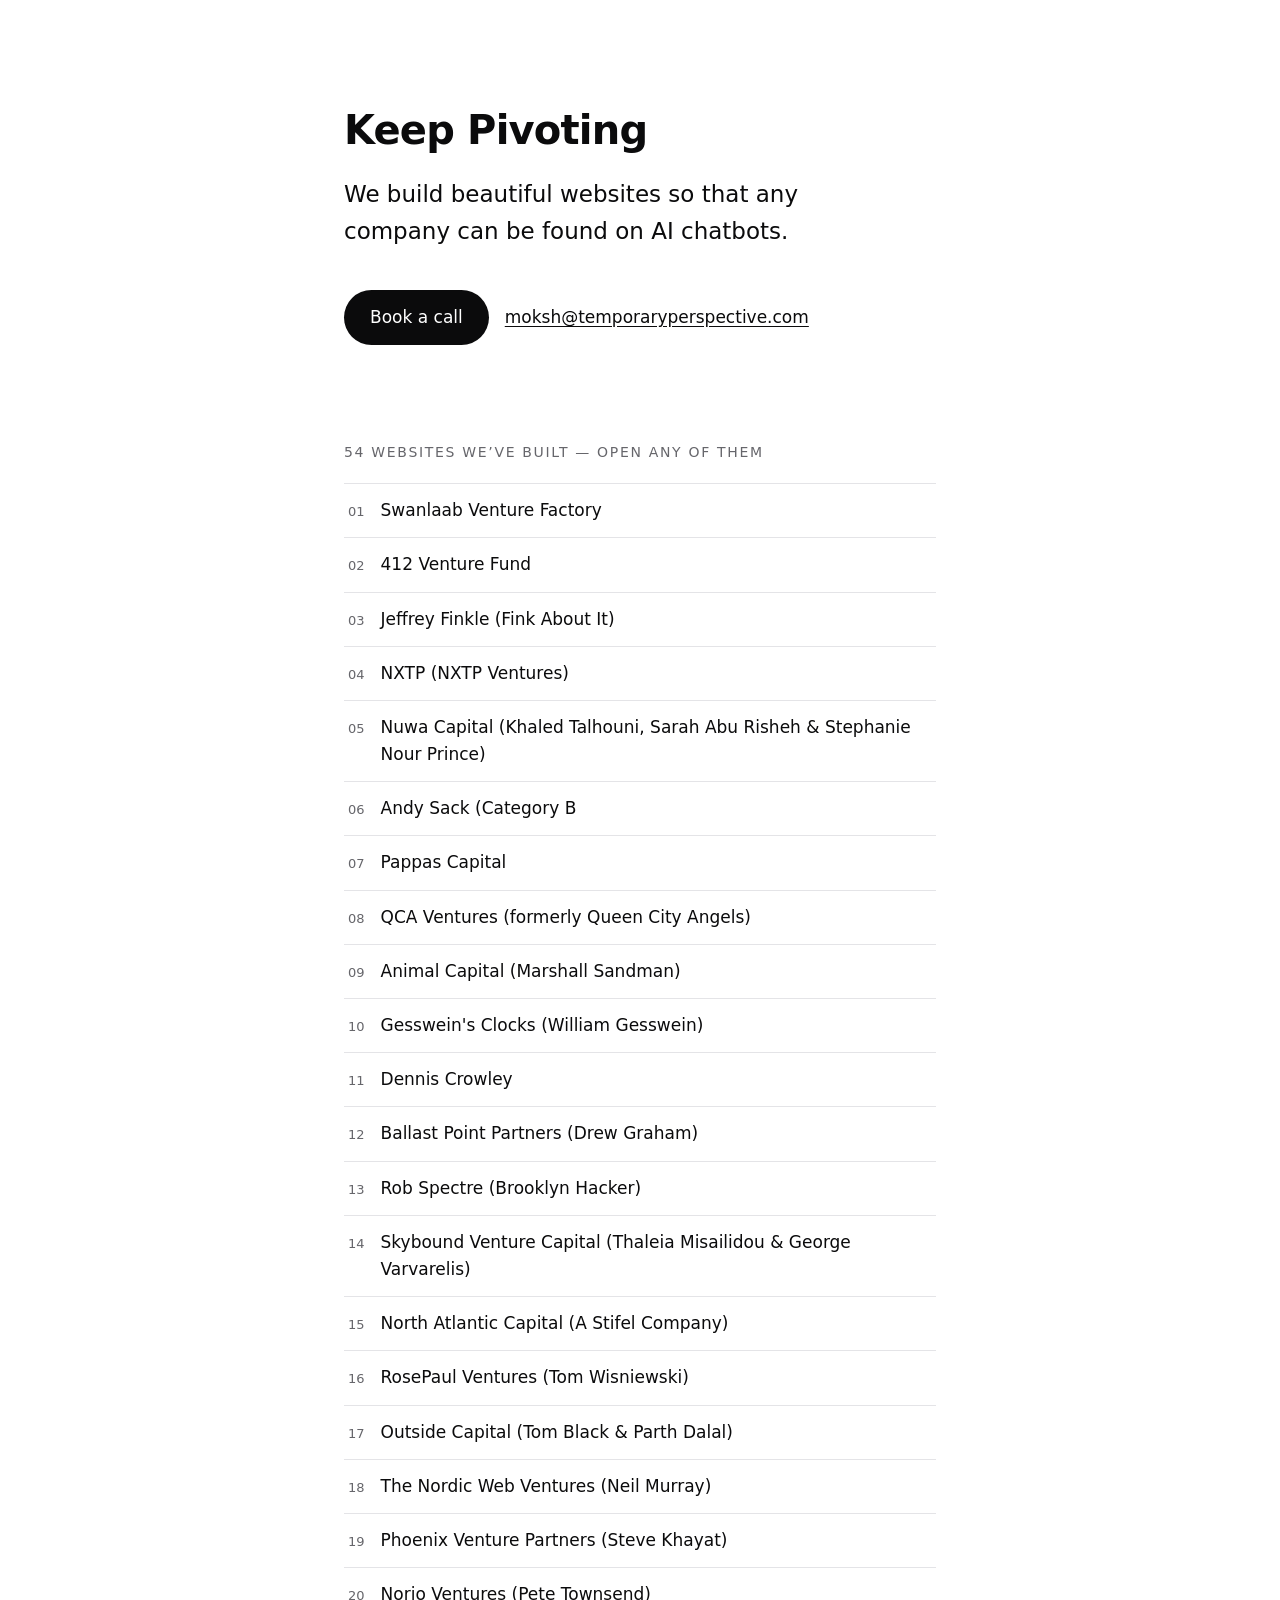
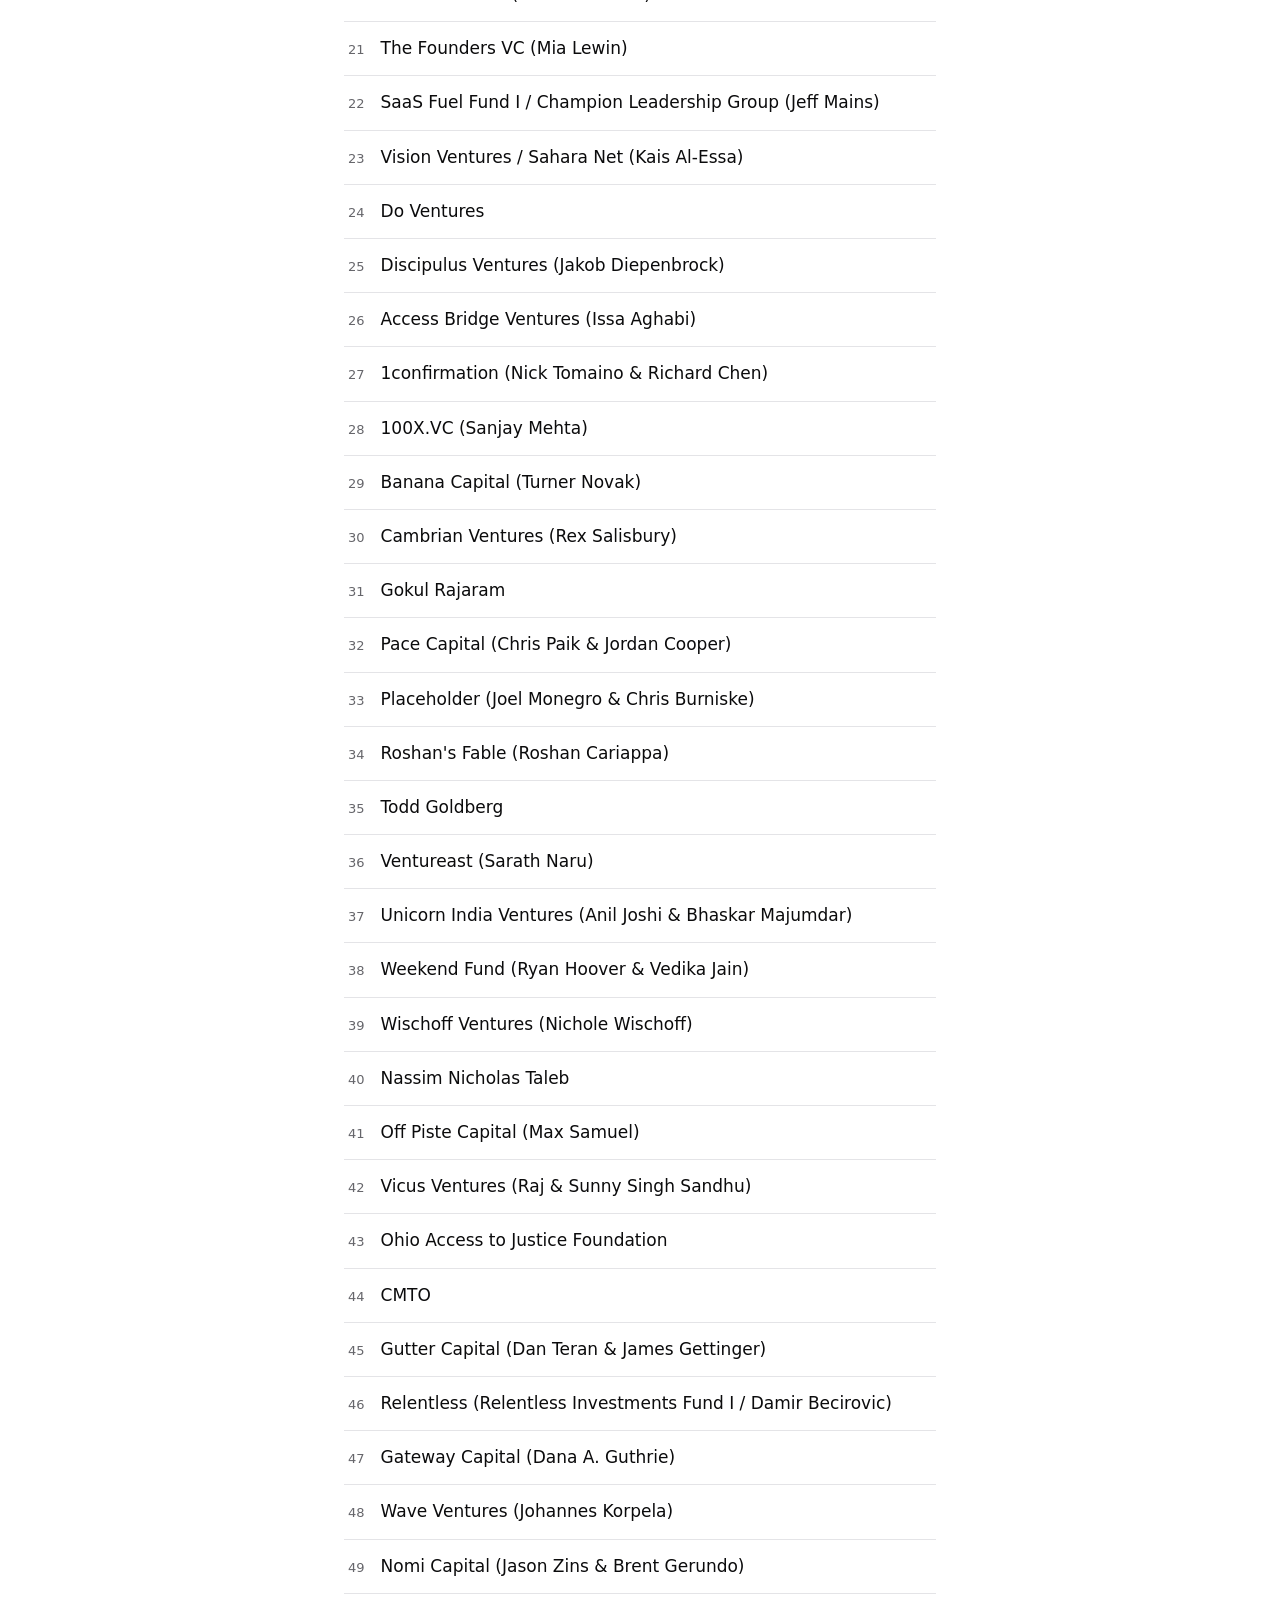
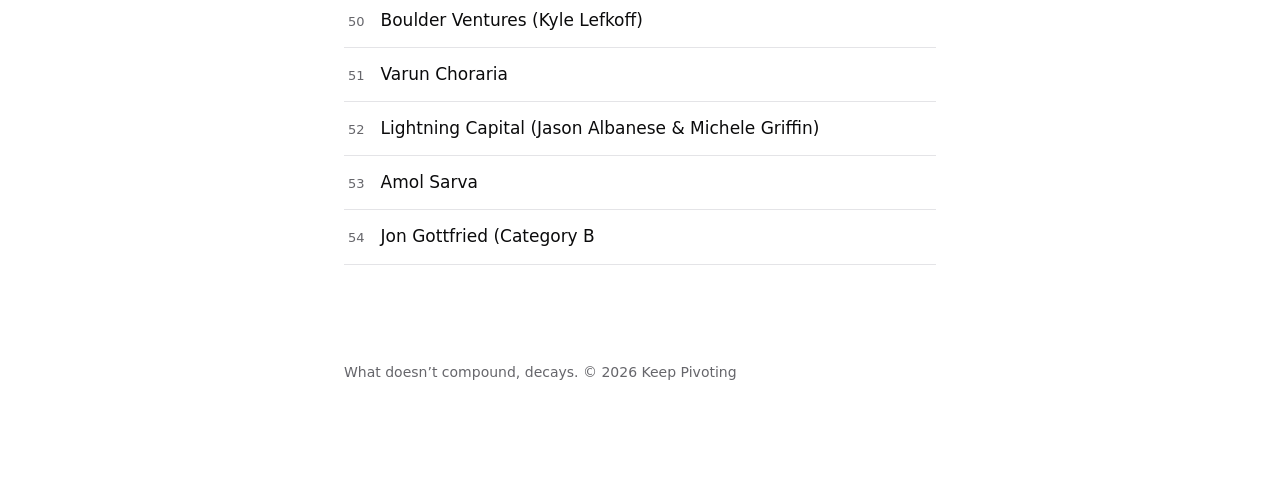
==== commit 5a1a3865: "Ship V2 minimal: wordmark, one-liner, contact, 54-site gateway generated from portfolio-list.md Co-A" ====
--- a/index.html
+++ b/index.html
@@ -2,1134 +2,477 @@
 <html lang="en">
 <head>
 <meta charset="utf-8">
-<meta name="viewport" content="width=device-width, initial-scale=1, viewport-fit=cover">
-<title>Keep Pivoting — Be the answer AI gives when your buyers ask.</title>
-<meta name="description" content="Keep Pivoting is an AI-search agency (AEO / GEO). We make companies the name AI assistants recommend — building sites ChatGPT, Claude, Gemini and Perplexity can fetch, read, quote and rank. Builds from $2,500. Book a call.">
-<meta name="theme-color" content="#0B0B0C">
+<meta name="viewport" content="width=device-width, initial-scale=1">
+<title>Keep Pivoting — websites any company can be found with on AI chatbots</title>
+<meta name="description" content="We build beautiful websites so that any company can be found on AI chatbots. 54 live sites below — open any of them. Book a call.">
 <meta name="robots" content="index,follow,max-image-preview:large">
-<meta name="author" content="Keep Pivoting">
 <link rel="canonical" href="https://keeppivoting.com/">
-<!-- Open Graph -->
 <meta property="og:type" content="website">
 <meta property="og:site_name" content="Keep Pivoting">
-<meta property="og:title" content="Keep Pivoting — Be the answer AI gives.">
-<meta property="og:description" content="An AI-search agency (AEO / GEO). We make companies the name AI recommends when buyers ask ChatGPT, Claude, Gemini and Perplexity.">
+<meta property="og:title" content="Keep Pivoting">
+<meta property="og:description" content="We build beautiful websites so that any company can be found on AI chatbots.">
 <meta property="og:url" content="https://keeppivoting.com/">
-<meta name="twitter:card" content="summary_large_image">
-<meta name="twitter:title" content="Keep Pivoting — Be the answer AI gives.">
-<meta name="twitter:description" content="An AI-search agency (AEO / GEO). We make companies the name AI recommends.">
-<!-- Favicon: the amber pivot dial -->
 <link rel="icon" href="data:image/svg+xml,%3Csvg xmlns='http://www.w3.org/2000/svg' viewBox='0 0 100 100'%3E%3Crect width='100' height='100' rx='22' fill='%230B0B0C'/%3E%3Ccircle cx='50' cy='50' r='30' fill='none' stroke='%23F0A83C' stroke-width='6'/%3E%3Ccircle cx='50' cy='50' r='6' fill='%23F0A83C'/%3E%3Cline x1='50' y1='14' x2='50' y2='26' stroke='%23F0A83C' stroke-width='6' stroke-linecap='round'/%3E%3C/svg%3E">
-
-<!-- ============================= AEO / GEO: machine-legible structure ============================= -->
 <script type="application/ld+json">
 {
-  "@context": "https://schema.org",
-  "@graph": [
-    {
-      "@type": "Organization",
-      "@id": "https://keeppivoting.com/#org",
-      "name": "Keep Pivoting",
-      "url": "https://keeppivoting.com/",
-      "description": "Keep Pivoting is an AI-search agency (AEO / GEO). We make companies the answer when buyers ask AI assistants like ChatGPT, Claude, Gemini and Perplexity, by building sites those models can fetch, read, quote and rank.",
-      "slogan": "Be the answer AI gives.",
-      "email": "moksh@temporaryperspective.com",
-      "knowsAbout": ["Answer Engine Optimization", "Generative Engine Optimization", "AEO", "GEO", "AI search visibility", "LLM SEO", "Schema.org / JSON-LD", "llms.txt"],
-      "areaServed": "Worldwide"
-    },
-    {
-      "@type": "WebSite",
-      "@id": "https://keeppivoting.com/#site",
-      "url": "https://keeppivoting.com/",
-      "name": "Keep Pivoting",
-      "publisher": { "@id": "https://keeppivoting.com/#org" },
-      "inLanguage": "en"
-    },
-    {
-      "@type": "Service",
-      "name": "AI-Search Website Build (AEO / GEO)",
-      "provider": { "@id": "https://keeppivoting.com/#org" },
-      "serviceType": "Answer Engine Optimization website build",
-      "description": "A website structured so AI can fetch, read, quote and rank you — real static HTML, JSON-LD schema, llms.txt, and copy shaped for how AI pulls answers.",
-      "offers": [
-        { "@type": "Offer", "name": "The Answer Site", "price": "2500", "priceCurrency": "USD", "description": "Everything an AI needs to read you, quote you, and rank you. Live in about two weeks." },
-        { "@type": "Offer", "name": "The Authority Build", "price": "5000", "priceCurrency": "USD", "description": "Built from the ground up to make you the name AI recommends in your category.", "priceSpecification": { "@type": "PriceSpecification", "minPrice": "5000", "priceCurrency": "USD" } }
-      ]
-    },
-    {
-      "@type": "Service",
-      "name": "AEO / GEO Retainer",
-      "provider": { "@id": "https://keeppivoting.com/#org" },
-      "serviceType": "Answer Engine Optimization retainer",
-      "description": "Monthly work that keeps you the answer: AEO content, schema and llms.txt upkeep, off-site citations, and a scoreboard proving AI started naming you.",
-      "offers": [
-        { "@type": "Offer", "name": "Momentum", "price": "1000", "priceCurrency": "USD", "description": "The content engine — AEO articles, social, and an AI-visibility scoreboard, monthly. $10,000/yr with two months free." },
-        { "@type": "Offer", "name": "Dominance", "price": "2000", "priceCurrency": "USD", "description": "Own the category answer — original research, digital PR, competitor tracking, and continuous CRO. $20,000/yr with two months free." }
-      ]
-    },
-    {
-      "@type": "FAQPage",
-      "@id": "https://keeppivoting.com/#faq",
-      "mainEntity": [
-        { "@type": "Question", "name": "What does Keep Pivoting do?", "acceptedAnswer": { "@type": "Answer", "text": "Keep Pivoting is an AI-search agency (AEO / GEO). We make companies the answer when buyers ask AI assistants like ChatGPT, Claude, Gemini and Perplexity — by building sites those models can fetch, read, quote and rank." } },
-        { "@type": "Question", "name": "What is AEO / GEO?", "acceptedAnswer": { "@type": "Answer", "text": "Answer Engine Optimization (AEO) and Generative Engine Optimization (GEO) mean structuring a business so AI assistants name and cite it when people ask questions. It's the AI-era successor to SEO: instead of ranking on a page of blue links, you become part of the answer the AI gives." } },
-        { "@type": "Question", "name": "How is this different from SEO?", "acceptedAnswer": { "@type": "Answer", "text": "SEO gets you ranked on Google's links. AEO/GEO gets you named inside the AI's answer, where a growing share of buyers now start. We build the machine-legible structure — real static HTML, JSON-LD schema, llms.txt — plus the answer-first content and off-site citations AI needs to pick you." } },
-        { "@type": "Question", "name": "How much does it cost?", "acceptedAnswer": { "@type": "Answer", "text": "Builds start at $2,500 for the Answer Site and from $5,000 for the Authority Build. The retainer that keeps you the answer is $1,000/mo for Momentum or $2,000/mo for Dominance. Pay yearly and get two months free. Bigger or unusual scope is quoted on the call." } },
-        { "@type": "Question", "name": "How long does a build take?", "acceptedAnswer": { "@type": "Answer", "text": "About two weeks. And we don't call a site live until a real AI can actually fetch it — verified, not promised." } }
-      ]
+ "@context": "https://schema.org",
+ "@graph": [
+  {
+   "@type": "Organization",
+   "@id": "https://keeppivoting.com/#org",
+   "name": "Keep Pivoting",
+   "url": "https://keeppivoting.com/",
+   "description": "Keep Pivoting builds beautiful websites so that any company can be found on AI chatbots like ChatGPT, Claude, Gemini and Perplexity (AEO / GEO).",
+   "slogan": "We build beautiful websites so that any company can be found on AI chatbots.",
+   "email": "moksh@temporaryperspective.com",
+   "knowsAbout": [
+    "Answer Engine Optimization",
+    "Generative Engine Optimization",
+    "AEO",
+    "GEO",
+    "AI search visibility",
+    "web design"
+   ],
+   "areaServed": "Worldwide"
+  },
+  {
+   "@type": "WebSite",
+   "@id": "https://keeppivoting.com/#site",
+   "url": "https://keeppivoting.com/",
+   "name": "Keep Pivoting",
+   "publisher": {
+    "@id": "https://keeppivoting.com/#org"
+   },
+   "inLanguage": "en"
+  },
+  {
+   "@type": "ItemList",
+   "@id": "https://keeppivoting.com/#work",
+   "name": "Websites built by Keep Pivoting",
+   "numberOfItems": 54,
+   "itemListElement": [
+    {
+     "@type": "ListItem",
+     "position": 1,
+     "name": "Swanlaab Venture Factory",
+     "url": "https://swanlaab.keeppivoting.com/"
+    },
+    {
+     "@type": "ListItem",
+     "position": 2,
+     "name": "412 Venture Fund",
+     "url": "https://412-venture-fund.keeppivoting.com/"
+    },
+    {
+     "@type": "ListItem",
+     "position": 3,
+     "name": "Jeffrey Finkle (Fink About It)",
+     "url": "https://jeffrey-finkle.keeppivoting.com/"
+    },
+    {
+     "@type": "ListItem",
+     "position": 4,
+     "name": "NXTP (NXTP Ventures)",
+     "url": "https://nxtp.keeppivoting.com/"
+    },
+    {
+     "@type": "ListItem",
+     "position": 5,
+     "name": "Nuwa Capital (Khaled Talhouni, Sarah Abu Risheh & Stephanie Nour Prince)",
+     "url": "https://nuwa-capital.keeppivoting.com/"
+    },
+    {
+     "@type": "ListItem",
+     "position": 6,
+     "name": "Andy Sack (Category B",
+     "url": "https://andy-sack.keeppivoting.com/"
+    },
+    {
+     "@type": "ListItem",
+     "position": 7,
+     "name": "Pappas Capital",
+     "url": "https://pappas-capital.keeppivoting.com/"
+    },
+    {
+     "@type": "ListItem",
+     "position": 8,
+     "name": "QCA Ventures (formerly Queen City Angels)",
+     "url": "https://qca-ventures.keeppivoting.com/"
+    },
+    {
+     "@type": "ListItem",
+     "position": 9,
+     "name": "Animal Capital (Marshall Sandman)",
+     "url": "https://animal-capital.keeppivoting.com/"
+    },
+    {
+     "@type": "ListItem",
+     "position": 10,
+     "name": "Gesswein's Clocks (William Gesswein)",
+     "url": "https://gessweins-clocks.keeppivoting.com/"
+    },
+    {
+     "@type": "ListItem",
+     "position": 11,
+     "name": "Dennis Crowley",
+     "url": "https://dennis-crowley.keeppivoting.com/"
+    },
+    {
+     "@type": "ListItem",
+     "position": 12,
+     "name": "Ballast Point Partners (Drew Graham)",
+     "url": "https://ballast-point-partners.keeppivoting.com/"
+    },
+    {
+     "@type": "ListItem",
+     "position": 13,
+     "name": "Rob Spectre (Brooklyn Hacker)",
+     "url": "https://rob-spectre.keeppivoting.com/"
+    },
+    {
+     "@type": "ListItem",
+     "position": 14,
+     "name": "Skybound Venture Capital (Thaleia Misailidou & George Varvarelis)",
+     "url": "https://skybound-vc.keeppivoting.com/"
+    },
+    {
+     "@type": "ListItem",
+     "position": 15,
+     "name": "North Atlantic Capital (A Stifel Company)",
+     "url": "https://north-atlantic-capital.keeppivoting.com/"
+    },
+    {
+     "@type": "ListItem",
+     "position": 16,
+     "name": "RosePaul Ventures (Tom Wisniewski)",
+     "url": "https://rosepaul-ventures.keeppivoting.com/"
+    },
+    {
+     "@type": "ListItem",
+     "position": 17,
+     "name": "Outside Capital (Tom Black & Parth Dalal)",
+     "url": "https://outside-capital.keeppivoting.com/"
+    },
+    {
+     "@type": "ListItem",
+     "position": 18,
+     "name": "The Nordic Web Ventures (Neil Murray)",
+     "url": "https://nordic-web-ventures.netlify.app"
+    },
+    {
+     "@type": "ListItem",
+     "position": 19,
+     "name": "Phoenix Venture Partners (Steve Khayat)",
+     "url": "https://phoenix-venture-partners.netlify.app"
+    },
+    {
+     "@type": "ListItem",
+     "position": 20,
+     "name": "Norio Ventures (Pete Townsend)",
+     "url": "https://norio-ventures.netlify.app"
+    },
+    {
+     "@type": "ListItem",
+     "position": 21,
+     "name": "The Founders VC (Mia Lewin)",
+     "url": "https://thefoundersvc.netlify.app"
+    },
+    {
+     "@type": "ListItem",
+     "position": 22,
+     "name": "SaaS Fuel Fund I / Champion Leadership Group (Jeff Mains)",
+     "url": "https://saas-fuel-fund.netlify.app"
+    },
+    {
+     "@type": "ListItem",
+     "position": 23,
+     "name": "Vision Ventures / Sahara Net (Kais Al-Essa)",
+     "url": "https://vision-ventures.keeppivoting.com/"
+    },
+    {
+     "@type": "ListItem",
+     "position": 24,
+     "name": "Do Ventures",
+     "url": "https://do-ventures.keeppivoting.com/"
+    },
+    {
+     "@type": "ListItem",
+     "position": 25,
+     "name": "Discipulus Ventures (Jakob Diepenbrock)",
+     "url": "https://discipulus-ventures.keeppivoting.com/"
+    },
+    {
+     "@type": "ListItem",
+     "position": 26,
+     "name": "Access Bridge Ventures (Issa Aghabi)",
+     "url": "https://access-bridge-ventures.keeppivoting.com/"
+    },
+    {
+     "@type": "ListItem",
+     "position": 27,
+     "name": "1confirmation (Nick Tomaino & Richard Chen)",
+     "url": "https://1confirmation.keeppivoting.com/"
+    },
+    {
+     "@type": "ListItem",
+     "position": 28,
+     "name": "100X.VC (Sanjay Mehta)",
+     "url": "https://100xvc.keeppivoting.com/"
+    },
+    {
+     "@type": "ListItem",
+     "position": 29,
+     "name": "Banana Capital (Turner Novak)",
+     "url": "https://banana-capital.keeppivoting.com/"
+    },
+    {
+     "@type": "ListItem",
+     "position": 30,
+     "name": "Cambrian Ventures (Rex Salisbury)",
+     "url": "https://cambrian.keeppivoting.com/"
+    },
+    {
+     "@type": "ListItem",
+     "position": 31,
+     "name": "Gokul Rajaram",
+     "url": "https://gokul-rajaram.keeppivoting.com/"
+    },
+    {
+     "@type": "ListItem",
+     "position": 32,
+     "name": "Pace Capital (Chris Paik & Jordan Cooper)",
+     "url": "https://pace-capital.keeppivoting.com/"
+    },
+    {
+     "@type": "ListItem",
+     "position": 33,
+     "name": "Placeholder (Joel Monegro & Chris Burniske)",
+     "url": "https://placeholder-vc.keeppivoting.com/"
+    },
+    {
+     "@type": "ListItem",
+     "position": 34,
+     "name": "Roshan's Fable (Roshan Cariappa)",
+     "url": "https://roshan-cariappa.netlify.app"
+    },
+    {
+     "@type": "ListItem",
+     "position": 35,
+     "name": "Todd Goldberg",
+     "url": "https://todd-goldberg.keeppivoting.com/"
+    },
+    {
+     "@type": "ListItem",
+     "position": 36,
+     "name": "Ventureast (Sarath Naru)",
+     "url": "https://ventureast.keeppivoting.com/"
+    },
+    {
+     "@type": "ListItem",
+     "position": 37,
+     "name": "Unicorn India Ventures (Anil Joshi & Bhaskar Majumdar)",
+     "url": "https://unicorn-india-ventures.keeppivoting.com/"
+    },
+    {
+     "@type": "ListItem",
+     "position": 38,
+     "name": "Weekend Fund (Ryan Hoover & Vedika Jain)",
+     "url": "https://weekend-fund.keeppivoting.com/"
+    },
+    {
+     "@type": "ListItem",
+     "position": 39,
+     "name": "Wischoff Ventures (Nichole Wischoff)",
+     "url": "https://wischoff.keeppivoting.com/"
+    },
+    {
+     "@type": "ListItem",
+     "position": 40,
+     "name": "Nassim Nicholas Taleb",
+     "url": "https://nassim-taleb.keeppivoting.com/"
+    },
+    {
+     "@type": "ListItem",
+     "position": 41,
+     "name": "Off Piste Capital (Max Samuel)",
+     "url": "https://off-piste-capital.keeppivoting.com/"
+    },
+    {
+     "@type": "ListItem",
+     "position": 42,
+     "name": "Vicus Ventures (Raj & Sunny Singh Sandhu)",
+     "url": "https://vicus-ventures.keeppivoting.com/"
+    },
+    {
+     "@type": "ListItem",
+     "position": 43,
+     "name": "Ohio Access to Justice Foundation",
+     "url": "https://ohio-access-to-justice.keeppivoting.com/"
+    },
+    {
+     "@type": "ListItem",
+     "position": 44,
+     "name": "CMTO",
+     "url": "https://cmto-ontario.keeppivoting.com/"
+    },
+    {
+     "@type": "ListItem",
+     "position": 45,
+     "name": "Gutter Capital (Dan Teran & James Gettinger)",
+     "url": "https://gutter-capital.keeppivoting.com/"
+    },
+    {
+     "@type": "ListItem",
+     "position": 46,
+     "name": "Relentless (Relentless Investments Fund I / Damir Becirovic)",
+     "url": "https://relentless-investments.keeppivoting.com/"
+    },
+    {
+     "@type": "ListItem",
+     "position": 47,
+     "name": "Gateway Capital (Dana A. Guthrie)",
+     "url": "https://gateway-capital.keeppivoting.com/"
+    },
+    {
+     "@type": "ListItem",
+     "position": 48,
+     "name": "Wave Ventures (Johannes Korpela)",
+     "url": "https://wave-ventures.keeppivoting.com/"
+    },
+    {
+     "@type": "ListItem",
+     "position": 49,
+     "name": "Nomi Capital (Jason Zins & Brent Gerundo)",
+     "url": "https://nomi-capital.keeppivoting.com/"
+    },
+    {
+     "@type": "ListItem",
+     "position": 50,
+     "name": "Boulder Ventures (Kyle Lefkoff)",
+     "url": "https://boulder-ventures.keeppivoting.com/"
+    },
+    {
+     "@type": "ListItem",
+     "position": 51,
+     "name": "Varun Choraria",
+     "url": "https://varun-choraria.keeppivoting.com/"
+    },
+    {
+     "@type": "ListItem",
+     "position": 52,
+     "name": "Lightning Capital (Jason Albanese & Michele Griffin)",
+     "url": "https://lightning-capital.keeppivoting.com/"
+    },
+    {
+     "@type": "ListItem",
+     "position": 53,
+     "name": "Amol Sarva",
+     "url": "https://amol-sarva.keeppivoting.com/"
+    },
+    {
+     "@type": "ListItem",
+     "position": 54,
+     "name": "Jon Gottfried (Category B",
+     "url": "https://jon-gottfried.keeppivoting.com/"
     }
-  ]
+   ]
+  }
+ ]
 }
 </script>
-
 <style>
-  /* ============================= TYPE ============================= */
-  @font-face{font-family:'Fraunces';font-style:normal;font-weight:300 700;font-display:swap;src:url('./fonts/Fraunces-Roman-var.woff2') format('woff2');}
-  @font-face{font-family:'Fraunces';font-style:italic;font-weight:300 700;font-display:swap;src:url('./fonts/Fraunces-Italic-var.woff2') format('woff2');}
-  @font-face{font-family:'Space Grotesk';font-style:normal;font-weight:300 700;font-display:swap;src:url('./fonts/SpaceGrotesk-var.woff2') format('woff2');}
-  @font-face{font-family:'Space Mono';font-style:normal;font-weight:400;font-display:swap;src:url('./fonts/SpaceMono-400.woff2') format('woff2');}
-  @font-face{font-family:'Space Mono';font-style:normal;font-weight:700;font-display:swap;src:url('./fonts/SpaceMono-700.woff2') format('woff2');}
-
-  :root{
-    --ink:#0B0B0C;
-    --ink-2:#141110;            /* warm umber-black for render zones */
-    --ink-3:#1B1712;
-    --paper:#F4EEE4;
-    --paper-2:#EDE5D6;
-    --paper-line:#DAD0BE;
-    --amber:#F0A83C;
-    --amber-2:#F6BB5B;
-    --amber-deep:#E0862E;
-    --sage:#A2C2BE;
-    --graphite:#2A2D34;
-    --steel:#8A8377;           /* warm steel for labels on dark */
-    --steel-2:#5C574D;
-    --ink-on-paper:#1A1611;
-    --ink-on-paper-dim:#5B5348;
-    --paper-on-ink:#F4EEE4;
-    --paper-on-ink-dim:#B7AE9F;
-    --grotesk:'Space Grotesk',ui-sans-serif,system-ui,-apple-system,sans-serif;
-    --serif:'Fraunces',Georgia,'Times New Roman',serif;
-    --mono:'Space Mono',ui-monospace,SFMono-Regular,Menlo,monospace;
-    --ease:cubic-bezier(.22,.61,.18,1);
-    --ease-out:cubic-bezier(.16,1,.3,1);
-    --shell:20px;              /* double-bezel outer radius unit */
-    --maxw:1240px;
-  }
-
-  *{margin:0;padding:0;box-sizing:border-box}
-  html{-webkit-text-size-adjust:100%;scroll-behavior:smooth}
-  @media (prefers-reduced-motion:reduce){html{scroll-behavior:auto}}
-  body{
-    background:var(--ink);color:var(--paper-on-ink);
-    font-family:var(--grotesk);font-size:17px;line-height:1.6;font-weight:400;
-    -webkit-font-smoothing:antialiased;text-rendering:optimizeLegibility;
-    overflow-x:hidden;position:relative;
-  }
-  ::selection{background:var(--amber);color:#160d02}
-  a{color:inherit;text-decoration:none}
-  img{max-width:100%;display:block}
-
-  /* ============================= GLOBAL FILM GRAIN (fixed, cheap, above content) ============================= */
-  .grain{position:fixed;inset:0;z-index:60;pointer-events:none;opacity:.055;mix-blend-mode:overlay;
-    background-image:url("data:image/svg+xml,%3Csvg xmlns='http://www.w3.org/2000/svg' width='160' height='160'%3E%3Cfilter id='n'%3E%3CfeTurbulence type='fractalNoise' baseFrequency='0.8' numOctaves='2' stitchTiles='stitch'/%3E%3C/filter%3E%3Crect width='100%25' height='100%25' filter='url(%23n)'/%3E%3C/svg%3E");
-    background-size:160px 160px;}
-
-  /* ============================= LAYOUT PRIMITIVES ============================= */
-  .wrap{width:100%;max-width:var(--maxw);margin-inline:auto;padding-inline:clamp(20px,5vw,56px)}
-  section{position:relative}
-  .band{padding-block:clamp(84px,12vw,168px);position:relative;overflow:hidden}
-  .band.dark{background:var(--ink);color:var(--paper-on-ink)}
-  .band.paper{background:var(--paper);color:var(--ink-on-paper)}
-  .band.paper::after{content:"";position:absolute;inset:0;pointer-events:none;opacity:.5;background:
-    radial-gradient(120% 90% at 100% 0%,rgba(240,168,60,.06),transparent 55%);}
-
-  .eyebrow{display:inline-flex;align-items:center;gap:.6em;font-family:var(--mono);font-size:12px;
-    font-weight:400;letter-spacing:.24em;text-transform:uppercase;
-    padding:.5em .85em .45em;border-radius:100px;}
-  .dark .eyebrow{color:var(--paper-on-ink-dim);border:1px solid rgba(244,238,228,.14);background:rgba(244,238,228,.03)}
-  .paper .eyebrow{color:var(--ink-on-paper-dim);border:1px solid var(--paper-line);background:rgba(26,22,17,.015)}
-  .eyebrow .dot{width:6px;height:6px;border-radius:50%;background:var(--amber);box-shadow:0 0 9px 1px rgba(240,168,60,.7);flex:none}
-
-  h1,h2,h3{font-family:var(--serif);font-weight:360;font-variation-settings:"opsz" 144,"SOFT" 0,"WONK" 0;
-    letter-spacing:-.018em;line-height:1.02;text-wrap:balance}
-  h2{font-size:clamp(2.1rem,5.4vw,4.1rem)}
-  h3{font-size:clamp(1.5rem,2.6vw,2rem);line-height:1.08}
-  .display em,h1 em,h2 em{font-style:italic;font-weight:360;color:var(--amber)}
-  .lede{font-size:clamp(1.08rem,1.7vw,1.32rem);line-height:1.55;max-width:60ch;color:inherit}
-  .dark .lede{color:var(--paper-on-ink-dim)}
-  .paper .lede{color:var(--ink-on-paper-dim)}
-  .mono{font-family:var(--mono);font-size:12.5px;letter-spacing:.06em}
-
-  /* ============================= CTA — button-in-button pill ============================= */
-  .btn{position:relative;display:inline-flex;align-items:center;gap:.85em;
-    font-family:var(--grotesk);font-weight:600;font-size:1.02rem;letter-spacing:.005em;
-    padding:.5rem .5rem .5rem 1.4rem;border-radius:100px;cursor:pointer;border:0;
-    transition:transform .5s var(--ease-out),box-shadow .5s var(--ease-out),background .4s var(--ease);
-    will-change:transform}
-  .btn .ico{width:2.15rem;height:2.15rem;border-radius:100px;display:grid;place-items:center;flex:none;
-    transition:transform .5s var(--ease-out),background .4s var(--ease)}
-  .btn .ico svg{width:1.05rem;height:1.05rem;display:block}
-  .btn--amber{background:var(--amber);color:#1a0f02}
-  .btn--amber .ico{background:#1a0f02;color:var(--amber)}
-  .btn--amber:hover{background:var(--amber-2);transform:translateY(-2px);box-shadow:0 18px 50px -14px rgba(240,168,60,.6)}
-  .btn--amber:hover .ico{transform:translate(3px,-1px)}
-  .btn--amber:active{transform:translateY(0) scale(.985)}
-  .btn--ghost{padding:.7rem 1.35rem;background:transparent;color:inherit}
-  .dark .btn--ghost{border:1px solid rgba(244,238,228,.2)}
-  .paper .btn--ghost{border:1px solid var(--paper-line)}
-  .btn--ghost:hover{border-color:var(--amber);color:var(--amber);transform:translateY(-2px)}
-  .btn--ghost .arw{transition:transform .5s var(--ease-out);display:inline-block}
-  .btn--ghost:hover .arw{transform:translateX(4px)}
-  .btn:focus-visible{outline:2px solid var(--amber);outline-offset:3px}
-  .dark .btn--ghost:focus-visible{outline-color:var(--paper-on-ink)}
-
-  /* ============================= FLOATING GLASS NAV ============================= */
-  .nav{position:fixed;top:0;left:0;right:0;z-index:50;display:flex;justify-content:center;
-    padding:clamp(14px,2vw,22px) clamp(16px,4vw,28px);pointer-events:none;transition:transform .5s var(--ease)}
-  .nav__inner{pointer-events:auto;display:flex;align-items:center;gap:clamp(14px,3vw,40px);
-    width:100%;max-width:var(--maxw);padding:.55rem .6rem .55rem 1.15rem;border-radius:100px;
-    background:rgba(11,11,12,.55);backdrop-filter:blur(18px) saturate(1.3);-webkit-backdrop-filter:blur(18px) saturate(1.3);
-    border:1px solid rgba(244,238,228,.1);box-shadow:0 10px 40px -18px rgba(0,0,0,.8);
-    transition:background .4s var(--ease),border-color .4s var(--ease)}
-  .brand{display:flex;align-items:center;gap:.6rem;margin-right:auto;font-weight:600;letter-spacing:-.01em;font-size:1.02rem;color:var(--paper)}
-  .brand .m{width:26px;height:26px;flex:none}
-  .brand .m .hand{transform-box:view-box;transform-origin:50px 50px;animation:navsweep 9s var(--ease) infinite}
-  @keyframes navsweep{0%,8%{transform:rotate(0)}46%,54%{transform:rotate(90deg)}92%,100%{transform:rotate(360deg)}}
-  .nav__links{display:flex;align-items:center;gap:clamp(14px,2vw,30px)}
-  .nav__links a{font-size:.92rem;color:var(--paper-on-ink-dim);transition:color .3s var(--ease);white-space:nowrap}
-  .nav__links a:hover{color:var(--paper)}
-  .nav__cta{font-family:var(--grotesk);font-weight:600;font-size:.92rem;color:#1a0f02;background:var(--amber);
-    padding:.62rem 1.15rem;border-radius:100px;transition:transform .4s var(--ease-out),background .3s;white-space:nowrap}
-  .nav__cta:hover{background:var(--amber-2);transform:translateY(-1px)}
-  .nav__burger{display:none;width:2.4rem;height:2.4rem;border-radius:100px;background:rgba(244,238,228,.06);
-    border:1px solid rgba(244,238,228,.12);cursor:pointer;flex-direction:column;align-items:center;justify-content:center;gap:5px}
-  .nav__burger span{width:17px;height:1.6px;background:var(--paper);border-radius:2px;transition:transform .45s var(--ease-out),opacity .3s}
-  body.menu-open .nav__burger span:nth-child(1){transform:translateY(6.6px) rotate(45deg)}
-  body.menu-open .nav__burger span:nth-child(2){opacity:0}
-  body.menu-open .nav__burger span:nth-child(3){transform:translateY(-6.6px) rotate(-45deg)}
-
-  /* mobile menu overlay */
-  .menu{position:fixed;inset:0;z-index:45;background:rgba(11,11,12,.9);backdrop-filter:blur(26px);-webkit-backdrop-filter:blur(26px);
-    display:flex;flex-direction:column;justify-content:center;gap:.4rem;padding:0 clamp(28px,8vw,60px);
-    opacity:0;visibility:hidden;transition:opacity .5s var(--ease),visibility .5s}
-  body.menu-open .menu{opacity:1;visibility:visible}
-  .menu a{font-family:var(--serif);font-size:clamp(2rem,9vw,3rem);font-weight:340;color:var(--paper);
-    padding:.25rem 0;opacity:0;transform:translateY(24px);transition:opacity .6s var(--ease-out),transform .6s var(--ease-out)}
-  body.menu-open .menu a{opacity:1;transform:none}
-  body.menu-open .menu a:nth-child(1){transition-delay:.08s}
-  body.menu-open .menu a:nth-child(2){transition-delay:.14s}
-  body.menu-open .menu a:nth-child(3){transition-delay:.20s}
-  body.menu-open .menu a:nth-child(4){transition-delay:.26s}
-  body.menu-open .menu a:nth-child(5){transition-delay:.32s}
-  .menu a em{font-style:italic;color:var(--amber)}
-
-  /* ============================= HERO ============================= */
-  .hero{min-height:100svh;display:flex;align-items:center;background:
-    radial-gradient(80% 60% at 72% 12%,rgba(240,168,60,.11),transparent 60%),
-    radial-gradient(60% 50% at 10% 90%,rgba(120,90,40,.10),transparent 62%),
-    var(--ink-2);
-    padding-top:clamp(120px,16vh,180px);padding-bottom:clamp(60px,9vh,110px);overflow:hidden}
-  .hero__grid{display:grid;grid-template-columns:1.15fr .85fr;gap:clamp(20px,4vw,56px);align-items:center;width:100%}
-  .hero__eyebrow{margin-bottom:clamp(22px,3vh,30px)}
-  .hero h1{font-size:clamp(2.5rem,6.4vw,5.6rem);font-weight:340;letter-spacing:-.02em;line-height:.98;margin-bottom:clamp(24px,3.4vh,34px)}
-  .hero h1 .em{font-style:italic;color:var(--amber)}
-  .hero__sub{font-family:var(--grotesk);font-weight:500;font-size:clamp(1.15rem,2vw,1.6rem);
-    letter-spacing:-.01em;color:var(--paper);margin-bottom:clamp(14px,2vh,18px);max-width:24ch}
-  .hero__stat{font-family:var(--mono);font-size:12.5px;letter-spacing:.04em;color:var(--paper-on-ink-dim);
-    line-height:1.6;margin-bottom:clamp(30px,4vh,40px);max-width:46ch}
-  .hero__stat b{color:var(--amber-2);font-weight:400}
-  .hero__cta{display:flex;flex-wrap:wrap;gap:14px;align-items:center}
-
-  /* ---- the machined pivot dial ---- */
-  .dialwrap{position:relative;display:grid;place-items:center;aspect-ratio:1;width:100%;max-width:520px;margin-inline:auto}
-  .dialwrap::before{content:"";position:absolute;inset:-8%;border-radius:50%;
-    background:radial-gradient(circle at 50% 46%,rgba(240,168,60,.28),rgba(240,168,60,.05) 42%,transparent 66%);
-    filter:blur(6px);animation:bloom 7s ease-in-out infinite}
-  @keyframes bloom{0%,100%{opacity:.75;transform:scale(.98)}50%{opacity:1;transform:scale(1.03)}}
-  .dial{position:relative;width:86%;aspect-ratio:1;border-radius:50%;
-    transform-style:preserve-3d;transform:rotateX(15deg) rotateZ(-8deg);animation:dialbreathe 12s ease-in-out infinite}
-  @keyframes dialbreathe{0%,100%{transform:rotateX(15deg) rotateZ(-8deg)}50%{transform:rotateX(11deg) rotateZ(-4deg)}}
-  .dial__ring{position:absolute;inset:0;border-radius:50%}
-  /* outer machined bezel + graduated ticks via conic gradient */
-  .dial__bezel{background:
-      conic-gradient(from 0deg,rgba(244,238,228,.5) 0 .35deg,transparent .35deg 6deg);
-    -webkit-mask:radial-gradient(circle,transparent 0 43%,#000 43.5% 50%);mask:radial-gradient(circle,transparent 0 43%,#000 43.5% 50%);
-    opacity:.35;animation:spin 60s linear infinite}
-  .dial__bezel.major{background:conic-gradient(from 0deg,rgba(240,168,60,.85) 0 .8deg,transparent .8deg 30deg);
-    -webkit-mask:radial-gradient(circle,transparent 0 40%,#000 40.5% 50%);mask:radial-gradient(circle,transparent 0 40%,#000 40.5% 50%);opacity:.55;animation:spin 120s linear infinite reverse}
-  @keyframes spin{to{transform:rotate(360deg)}}
-  .dial__face{inset:8%;background:
-      radial-gradient(circle at 38% 32%,#33302b,#1a1713 52%,#100d0a 100%);
-    box-shadow:inset 0 2px 3px rgba(255,240,210,.09),inset 0 -18px 40px rgba(0,0,0,.6),
-      0 30px 70px -30px rgba(0,0,0,.9);border:1px solid rgba(244,238,228,.06)}
-  .dial__rim{inset:8%;border-radius:50%;box-shadow:0 0 0 1.5px rgba(240,168,60,.55),0 0 26px 2px rgba(240,168,60,.25);
-    -webkit-mask:radial-gradient(circle,transparent 0 47%,#000 47.5%);mask:radial-gradient(circle,transparent 0 47%,#000 47.5%)}
-  .dial__inner{inset:24%;border-radius:50%;border:1px solid rgba(244,238,228,.1);
-    background:radial-gradient(circle at 42% 38%,rgba(255,240,210,.05),transparent 60%)}
-  .dial__svg{position:absolute;inset:8%;width:84%;height:84%;overflow:visible}
-  .dial__hub{fill:var(--amber);filter:drop-shadow(0 0 6px rgba(240,168,60,.8))}
-  .dial__north{stroke:var(--paper-on-ink-dim);stroke-width:2.4;stroke-linecap:round}
-  .dial__sweep{transform-box:view-box;transform-origin:100px 100px;animation:sweep 8s var(--ease) infinite}
-  @keyframes sweep{0%,4%{transform:rotate(0deg)}44%,56%{transform:rotate(255deg)}96%,100%{transform:rotate(360deg)}}
-  .dial__arc{fill:none;stroke:var(--amber);stroke-width:4;stroke-linecap:round;filter:drop-shadow(0 0 5px rgba(240,168,60,.6))}
-  .dial__head{fill:var(--amber);filter:drop-shadow(0 0 5px rgba(240,168,60,.7))}
-  .dial__label{position:absolute;bottom:-2%;left:50%;transform:translateX(-50%);font-family:var(--mono);
-    font-size:10.5px;letter-spacing:.22em;text-transform:uppercase;color:var(--paper-on-ink-dim);white-space:nowrap;opacity:.8}
-
-  /* ============================= DIY REFRAME (paper poster) ============================= */
-  .reframe{position:relative}
-  .reframe__meta{display:flex;justify-content:space-between;gap:16px;flex-wrap:wrap;font-family:var(--mono);
-    font-size:11.5px;letter-spacing:.16em;text-transform:uppercase;color:var(--ink-on-paper-dim);
-    padding-bottom:22px;margin-bottom:clamp(34px,5vw,54px);border-bottom:1px solid var(--paper-line)}
-  .reframe__big{font-family:var(--serif);font-weight:340;font-size:clamp(2.4rem,6.6vw,5.4rem);line-height:1.0;
-    letter-spacing:-.022em;max-width:16ch}
-  .reframe__big em{font-style:italic;color:var(--amber-deep)}
-  .reframe__cols{display:grid;grid-template-columns:1fr 1fr;gap:clamp(24px,5vw,72px);margin-top:clamp(40px,6vw,64px);align-items:start}
-  .reframe__col p{font-size:clamp(1.05rem,1.5vw,1.24rem);line-height:1.6;color:var(--ink-on-paper)}
-  .reframe__col p + p{margin-top:1em}
-  .reframe__tag{font-family:var(--mono);font-size:12px;letter-spacing:.18em;text-transform:uppercase;
-    color:var(--ink-on-paper-dim);margin-bottom:1.1em;display:block}
-  .reframe__vs{color:var(--amber-deep);font-weight:600;font-style:italic;font-family:var(--serif)}
-
-  /* ============================= FREE REPORT (dark, frosted gift card) ============================= */
-  .report{background:radial-gradient(70% 90% at 15% 0%,rgba(240,168,60,.10),transparent 55%),var(--ink)}
-  .report__grid{display:grid;grid-template-columns:.95fr 1.05fr;gap:clamp(30px,5vw,68px);align-items:center}
-  .report h2{margin:18px 0 20px}
-  .report h2 em{font-style:italic;color:var(--amber)}
-  .report__note{font-family:var(--mono);font-size:12px;letter-spacing:.05em;color:var(--paper-on-ink-dim);margin-top:22px;line-height:1.7}
-  .report__proof{margin-top:22px;padding-top:20px;border-top:1px solid rgba(244,238,228,.1);
-    font-family:var(--serif);font-style:italic;font-size:clamp(1.05rem,1.5vw,1.25rem);color:var(--paper);max-width:34ch}
-
-  /* double-bezel form shell */
-  .shell{background:rgba(244,238,228,.04);border:1px solid rgba(244,238,228,.1);border-radius:calc(var(--shell) + 8px);
-    padding:8px;box-shadow:0 40px 90px -50px rgba(0,0,0,.9)}
-  .shell__core{background:linear-gradient(180deg,rgba(30,26,21,.9),rgba(17,14,11,.94));
-    border-radius:var(--shell);border:1px solid rgba(244,238,228,.06);padding:clamp(22px,3vw,32px);
-    box-shadow:inset 0 1px 1px rgba(255,240,210,.06)}
-  .form__row{display:grid;grid-template-columns:1fr 1fr;gap:14px}
-  .field{margin-bottom:14px}
-  .field label{display:block;font-family:var(--mono);font-size:11px;letter-spacing:.14em;text-transform:uppercase;
-    color:var(--paper-on-ink-dim);margin-bottom:7px}
-  .field input{width:100%;font-family:var(--grotesk);font-size:1rem;color:var(--paper);background:rgba(11,11,12,.5);
-    border:1px solid rgba(244,238,228,.13);border-radius:12px;padding:.8rem .95rem;transition:border-color .3s var(--ease),box-shadow .3s var(--ease)}
-  .field input::placeholder{color:#6b6558}
-  .field input:focus{outline:none;border-color:var(--amber);box-shadow:0 0 0 3px rgba(240,168,60,.14)}
-  .form__submit{width:100%;justify-content:center;margin-top:6px}
-  .form__ok{display:none;text-align:center;padding:clamp(24px,4vw,40px) 10px}
-  .form__ok.show{display:block}
-  .form__ok .tick{width:56px;height:56px;border-radius:100px;background:rgba(240,168,60,.14);border:1px solid var(--amber);
-    display:grid;place-items:center;margin:0 auto 18px}
-  .form__ok h3{font-size:1.5rem;margin-bottom:10px}
-  .form__ok p{color:var(--paper-on-ink-dim);font-size:1rem;max-width:34ch;margin-inline:auto}
-  .form__hint{font-family:var(--mono);font-size:11px;letter-spacing:.04em;color:var(--steel-2);margin-top:14px;text-align:center}
-
-  /* ============================= THESIS — 3 levers (paper diagram) ============================= */
-  .levers__head{max-width:70ch;margin-bottom:clamp(48px,7vw,80px)}
-  .levers__head h2{margin:18px 0 22px}
-  .levers{display:grid;grid-template-columns:repeat(3,1fr);gap:clamp(18px,2vw,26px);position:relative}
-  .lever{position:relative}
-  .lever__card{background:var(--paper-2);border:1px solid var(--paper-line);border-radius:calc(var(--shell) + 6px);padding:6px;
-    height:100%;box-shadow:0 30px 60px -44px rgba(60,44,20,.5);transition:transform .6s var(--ease-out),box-shadow .6s var(--ease-out)}
-  .lever:hover .lever__card{transform:translateY(-5px);box-shadow:0 40px 70px -40px rgba(60,44,20,.55)}
-  .lever__core{background:var(--paper);border:1px solid var(--paper-line);border-radius:var(--shell);padding:clamp(22px,2.4vw,30px);height:100%;
-    display:flex;flex-direction:column;box-shadow:inset 0 1px 0 rgba(255,255,255,.6)}
-  .lever__no{font-family:var(--mono);font-size:12px;letter-spacing:.2em;color:var(--amber-deep);margin-bottom:auto}
-  .lever__ico{width:44px;height:44px;margin:20px 0 18px;color:var(--ink-on-paper)}
-  .lever h3{font-family:var(--serif);font-size:1.42rem;line-height:1.1;margin-bottom:12px}
-  .lever p{font-size:1.02rem;line-height:1.55;color:var(--ink-on-paper-dim)}
-  .lever__meta{font-family:var(--mono);font-size:11px;letter-spacing:.08em;color:var(--amber-deep);margin-top:16px;
-    padding-top:14px;border-top:1px solid var(--paper-line)}
-
-  /* ============================= EXAMPLES — folder cards (dark gallery) ============================= */
-  .lab__head{display:flex;justify-content:space-between;align-items:flex-end;gap:24px;flex-wrap:wrap;margin-bottom:clamp(40px,5vw,60px)}
-  .lab__head .lede{margin-top:20px}
-  .folders{display:grid;grid-template-columns:repeat(auto-fill,minmax(300px,1fr));gap:clamp(16px,1.8vw,22px)}
-  .folder{position:relative;display:block;border-radius:16px;padding-top:26px;transition:transform .55s var(--ease-out)}
-  .folder:hover{transform:translateY(-6px)}
-  .folder__tab{position:absolute;top:0;left:18px;height:34px;padding:0 16px 0 14px;display:flex;align-items:center;gap:8px;
-    background:var(--ink-3);border:1px solid rgba(244,238,228,.1);border-bottom:0;
-    border-radius:10px 14px 0 0;font-family:var(--mono);font-size:10.5px;letter-spacing:.13em;text-transform:uppercase;color:var(--paper-on-ink-dim);
-    transform:skewX(-11deg);transform-origin:bottom left}
-  .folder__tab > *{transform:skewX(11deg)}
-  .folder__tab .star{color:var(--amber);letter-spacing:1px;font-size:9px}
-  .folder__body{position:relative;background:linear-gradient(180deg,#1a1712,#121009);border:1px solid rgba(244,238,228,.1);
-    border-radius:4px 16px 16px 16px;padding:clamp(20px,2vw,26px);overflow:hidden;
-    box-shadow:0 30px 60px -46px rgba(0,0,0,.9);transition:border-color .5s var(--ease),box-shadow .5s var(--ease)}
-  .folder:hover .folder__body{border-color:rgba(240,168,60,.45);box-shadow:0 40px 80px -46px rgba(240,168,60,.28)}
-  .folder__body::before{content:"";position:absolute;right:-30%;top:-40%;width:70%;height:80%;
-    background:radial-gradient(circle,rgba(240,168,60,.14),transparent 68%);opacity:0;transition:opacity .55s var(--ease)}
-  .folder:hover .folder__body::before{opacity:1}
-  .folder__name{font-family:var(--serif);font-size:1.5rem;font-weight:400;line-height:1.05;margin-bottom:8px;color:var(--paper)}
-  .folder__desc{font-size:.98rem;line-height:1.5;color:var(--paper-on-ink-dim);min-height:2.8em}
-  .folder__foot{display:flex;align-items:center;justify-content:space-between;margin-top:20px;
-    font-family:var(--mono);font-size:11px;letter-spacing:.06em;color:var(--steel)}
-  .folder__open{display:inline-flex;align-items:center;gap:.4em;color:var(--paper-on-ink-dim);transition:color .3s var(--ease),gap .4s var(--ease)}
-  .folder:hover .folder__open{color:var(--amber)}
-  .folder:hover .folder__open .arw{transform:translate(2px,-2px)}
-  .folder__open .arw{transition:transform .5s var(--ease-out);display:inline-block}
-
-  .lab__more{margin-top:clamp(30px,4vw,44px)}
-  .lab__grid{display:grid;grid-template-columns:repeat(auto-fill,minmax(190px,1fr));gap:10px;
-    max-height:0;overflow:hidden;opacity:0;transition:max-height .8s var(--ease),opacity .6s var(--ease),margin .6s var(--ease);margin-top:0}
-  .lab__grid.open{max-height:2400px;opacity:1;margin-top:26px}
-  .chip{display:flex;align-items:center;gap:9px;padding:.65rem .8rem;border-radius:11px;background:rgba(244,238,228,.03);
-    border:1px solid rgba(244,238,228,.09);font-size:.9rem;color:var(--paper-on-ink-dim);transition:all .4s var(--ease)}
-  .chip:hover{border-color:rgba(240,168,60,.4);color:var(--paper);background:rgba(240,168,60,.05)}
-  .chip .fi{width:13px;height:11px;flex:none;opacity:.6}
-  .chip:hover .fi{opacity:1}
-  .lab__toggle{display:inline-flex}
-  .lab__disc{font-family:var(--mono);font-size:11.5px;letter-spacing:.03em;color:var(--steel-2);line-height:1.7;
-    margin-top:clamp(30px,4vw,44px);max-width:74ch;padding-top:22px;border-top:1px solid rgba(244,238,228,.09)}
-
-  /* ============================= HOW IT WORKS (paper steps) ============================= */
-  .steps{display:grid;grid-template-columns:repeat(5,1fr);gap:clamp(14px,1.4vw,20px);margin-top:clamp(46px,6vw,70px);counter-reset:s}
-  .step{position:relative;padding-top:28px;border-top:2px solid var(--paper-line);transition:border-color .5s var(--ease)}
-  .step:hover{border-color:var(--amber)}
-  .step__no{font-family:var(--mono);font-size:12px;letter-spacing:.14em;color:var(--amber-deep);margin-bottom:16px}
-  .step h3{font-family:var(--serif);font-size:1.28rem;margin-bottom:10px;line-height:1.08}
-  .step p{font-size:.98rem;line-height:1.5;color:var(--ink-on-paper-dim)}
-
-  /* ============================= PRICING (dark tiers) ============================= */
-  .price__head{max-width:64ch;margin-bottom:clamp(46px,6vw,66px)}
-  .price__head h2{margin:18px 0}
-  .price__head h2 em{font-style:italic;color:var(--amber)}
-  .price__sub{font-family:var(--mono);font-size:12.5px;letter-spacing:.14em;text-transform:uppercase;color:var(--amber);margin-bottom:22px}
-  .tiers{display:grid;grid-template-columns:repeat(2,1fr);gap:clamp(16px,1.8vw,22px)}
-  .tiers--build{margin-bottom:clamp(16px,1.8vw,22px)}
-  .tier{background:rgba(244,238,228,.035);border:1px solid rgba(244,238,228,.1);border-radius:calc(var(--shell) + 6px);padding:6px;
-    transition:transform .55s var(--ease-out),box-shadow .55s var(--ease-out),border-color .5s var(--ease)}
-  .tier:hover{transform:translateY(-5px);box-shadow:0 40px 80px -50px rgba(0,0,0,.9)}
-  .tier__core{border-radius:var(--shell);padding:clamp(24px,2.6vw,34px);height:100%;display:flex;flex-direction:column;
-    background:linear-gradient(180deg,rgba(26,22,17,.6),rgba(17,14,11,.4));border:1px solid rgba(244,238,228,.05)}
-  .tier--hero{background:linear-gradient(180deg,rgba(240,168,60,.5),rgba(240,168,60,.14));border-color:transparent}
-  .tier--hero .tier__core{background:linear-gradient(180deg,#1c160d,#130f0a);border-color:rgba(240,168,60,.3)}
-  .tier__flag{font-family:var(--mono);font-size:11px;letter-spacing:.16em;text-transform:uppercase;color:var(--amber);margin-bottom:16px;display:flex;align-items:center;gap:8px}
-  .tier__name{font-family:var(--serif);font-size:1.6rem;font-weight:400;margin-bottom:6px;color:var(--paper)}
-  .tier__price{font-family:var(--serif);font-size:clamp(2.2rem,3.4vw,2.9rem);font-weight:340;letter-spacing:-.02em;line-height:1;margin:14px 0 4px;color:var(--paper)}
-  .tier__price small{font-family:var(--grotesk);font-size:.95rem;font-weight:500;color:var(--paper-on-ink-dim);letter-spacing:0}
-  .tier__annual{font-family:var(--mono);font-size:11.5px;letter-spacing:.04em;color:var(--amber-2);margin-bottom:18px}
-  .tier__desc{font-size:1rem;line-height:1.55;color:var(--paper-on-ink-dim);margin-bottom:20px}
-  .tier__list{list-style:none;margin:0 0 26px;display:flex;flex-direction:column;gap:11px}
-  .tier__list li{position:relative;padding-left:26px;font-size:.96rem;line-height:1.45;color:var(--paper-on-ink)}
-  .tier__list li::before{content:"";position:absolute;left:0;top:.5em;width:12px;height:8px;border-left:2px solid var(--amber);border-bottom:2px solid var(--amber);transform:rotate(-45deg)}
-  .tier__cta{margin-top:auto}
-  .price__foot{display:flex;flex-wrap:wrap;align-items:center;justify-content:space-between;gap:20px;
-    margin-top:clamp(36px,5vw,54px);padding-top:30px;border-top:1px solid rgba(244,238,228,.1)}
-  .price__foot .yr{font-family:var(--serif);font-style:italic;font-size:clamp(1.2rem,2vw,1.55rem);color:var(--paper);max-width:30ch}
-  .price__foot .yr b{font-style:normal;color:var(--amber);font-weight:400}
-
-  /* ============================= FAQ (paper) ============================= */
-  .faq{max-width:860px;margin-inline:auto}
-  .faq__item{border-bottom:1px solid var(--paper-line)}
-  .faq__q{width:100%;text-align:left;background:none;border:0;cursor:pointer;padding:clamp(20px,2.4vw,28px) 40px clamp(20px,2.4vw,28px) 0;
-    font-family:var(--serif);font-size:clamp(1.15rem,2vw,1.5rem);font-weight:400;color:var(--ink-on-paper);position:relative;display:block}
-  .faq__q::after{content:"";position:absolute;right:4px;top:50%;width:13px;height:13px;
-    border-right:2px solid var(--amber-deep);border-bottom:2px solid var(--amber-deep);transform:translateY(-70%) rotate(45deg);transition:transform .45s var(--ease)}
-  .faq__item.open .faq__q::after{transform:translateY(-30%) rotate(-135deg)}
-  .faq__a{max-height:0;overflow:hidden;transition:max-height .55s var(--ease)}
-  .faq__a p{padding:0 0 clamp(20px,2.4vw,28px);font-size:1.05rem;line-height:1.6;color:var(--ink-on-paper-dim);max-width:64ch}
-  .faq__item.open .faq__a{max-height:340px}
-
-  /* ============================= MANIFESTO (paper poster) ============================= */
-  .manifesto{background:var(--paper);color:var(--ink-on-paper);text-align:center}
-  .manifesto__meta{font-family:var(--mono);font-size:11.5px;letter-spacing:.24em;text-transform:uppercase;color:var(--ink-on-paper-dim);margin-bottom:clamp(30px,5vw,50px);display:flex;align-items:center;justify-content:center;gap:14px}
-  .manifesto__meta .ln{width:40px;height:1px;background:var(--paper-line)}
-  .manifesto__big{font-family:var(--serif);font-weight:340;font-size:clamp(2.7rem,9.5vw,8rem);line-height:.96;letter-spacing:-.028em}
-  .manifesto__big em{font-style:italic;color:var(--amber-deep)}
-  .manifesto__sub{font-size:clamp(1.1rem,1.7vw,1.32rem);line-height:1.55;color:var(--ink-on-paper-dim);max-width:52ch;margin:clamp(30px,4vw,44px) auto 0}
-  .manifesto__sub b{color:var(--ink-on-paper);font-weight:500}
-
-  /* ============================= FINAL CTA (dark) ============================= */
-  .final{background:radial-gradient(75% 80% at 50% 0%,rgba(240,168,60,.13),transparent 58%),var(--ink-2);text-align:center}
-  .final h2{font-size:clamp(2.2rem,5.6vw,4.4rem);max-width:20ch;margin:20px auto 0}
-  .final h2 em{font-style:italic;color:var(--amber)}
-  .final__sub{font-size:clamp(1.05rem,1.6vw,1.28rem);color:var(--paper-on-ink-dim);max-width:50ch;margin:26px auto 0}
-  .final__cta{display:flex;justify-content:center;flex-wrap:wrap;gap:14px;margin-top:clamp(34px,4.5vw,46px)}
-  .final__prompt{margin-top:clamp(40px,5vw,60px);max-width:560px;margin-inline:auto}
-  .prompt{display:flex;align-items:center;gap:14px;text-align:left;background:rgba(244,238,228,.04);
-    border:1px solid rgba(244,238,228,.12);border-radius:16px;padding:16px 16px 16px 20px}
-  .prompt code{font-family:var(--mono);font-size:.86rem;line-height:1.5;color:var(--paper);flex:1}
-  .prompt code b{color:var(--amber-2);font-weight:400}
-  .prompt button{flex:none;font-family:var(--mono);font-size:11px;letter-spacing:.1em;text-transform:uppercase;
-    color:#1a0f02;background:var(--amber);border:0;border-radius:100px;padding:.6rem .9rem;cursor:pointer;transition:background .3s,transform .4s var(--ease-out)}
-  .prompt button:hover{background:var(--amber-2);transform:translateY(-1px)}
-  .final__label{font-family:var(--mono);font-size:11px;letter-spacing:.16em;text-transform:uppercase;color:var(--steel);margin-bottom:12px}
-
-  /* ============================= FOOTER (dark) ============================= */
-  .foot{background:var(--ink);padding-block:clamp(56px,7vw,84px) clamp(34px,4vw,44px);border-top:1px solid rgba(244,238,228,.08)}
-  .foot__top{display:grid;grid-template-columns:1.4fr 1fr 1fr;gap:40px;margin-bottom:clamp(44px,6vw,64px)}
-  .foot__brand .brand{margin-bottom:18px}
-  .foot__brand p{color:var(--paper-on-ink-dim);font-size:1rem;max-width:34ch;line-height:1.55}
-  .foot__col h4{font-family:var(--mono);font-size:11px;letter-spacing:.18em;text-transform:uppercase;color:var(--steel);margin-bottom:16px;font-weight:400}
-  .foot__col a{display:block;color:var(--paper-on-ink-dim);font-size:.98rem;padding:5px 0;transition:color .3s var(--ease)}
-  .foot__col a:hover{color:var(--amber)}
-  .foot__tech{display:flex;flex-wrap:wrap;gap:8px 10px;margin-bottom:clamp(30px,4vw,40px)}
-  .foot__tech span{font-family:var(--mono);font-size:11px;letter-spacing:.06em;color:var(--steel-2);
-    border:1px solid rgba(244,238,228,.08);border-radius:100px;padding:.35em .8em}
-  .foot__bottom{display:flex;flex-wrap:wrap;justify-content:space-between;gap:16px;align-items:center;
-    padding-top:26px;border-top:1px solid rgba(244,238,228,.08);font-family:var(--mono);font-size:11.5px;letter-spacing:.05em;color:var(--steel-2)}
-  .foot__disc{max-width:62ch;line-height:1.7}
-
-  /* ============================= SCROLL REVEAL ============================= */
-  .reveal{opacity:0;transform:translateY(30px);filter:blur(6px);transition:opacity .9s var(--ease-out),transform .9s var(--ease-out),filter .9s var(--ease-out)}
-  .reveal.in{opacity:1;transform:none;filter:none}
-  .reveal.d1{transition-delay:.08s}.reveal.d2{transition-delay:.16s}.reveal.d3{transition-delay:.24s}.reveal.d4{transition-delay:.32s}
-
-  /* ============================= IMAGERY & TEXTURE (localhosthq-grade) ============================= */
-  .band > .wrap{position:relative;z-index:2}
-  /* warm paper tooth on every light band */
-  .band.paper::before{content:"";position:absolute;inset:0;pointer-events:none;z-index:0;
-    background:url('./assets/paper-tex.webp') center/cover no-repeat;opacity:.55;mix-blend-mode:multiply}
-
-  /* HERO — cinematic framed pivot-dial image + atmosphere */
-  .hero__tex{position:absolute;inset:0;z-index:0;pointer-events:none;
-    background:url('./assets/field-amber.webp') center/cover no-repeat;opacity:.6;mix-blend-mode:screen}
-  .hero__frame{position:relative;width:100%;max-width:540px;margin-inline:auto;aspect-ratio:5/4;
-    border-radius:26px;padding:9px;background:linear-gradient(155deg,rgba(246,187,91,.55),rgba(240,168,60,.08) 55%,rgba(244,238,228,.06));
-    box-shadow:0 60px 120px -50px rgba(240,168,60,.4),0 40px 80px -50px rgba(0,0,0,.9);
-    animation:floaty 9s ease-in-out infinite}
-  @keyframes floaty{0%,100%{transform:translateY(0)}50%{transform:translateY(-12px)}}
-  .hero__frame-core{position:relative;width:100%;height:100%;border-radius:18px;overflow:hidden;
-    border:1px solid rgba(244,238,228,.08);box-shadow:inset 0 1px 1px rgba(255,240,210,.12)}
-  .hero__frame-core img{width:100%;height:100%;object-fit:cover;display:block;transform:scale(1.02)}
-  .hero__frame-core::after{content:"";position:absolute;inset:0;pointer-events:none;
-    background:radial-gradient(120% 90% at 50% 30%,transparent 40%,rgba(11,11,12,.5));box-shadow:inset 0 0 60px rgba(0,0,0,.5)}
-  .hero__frame-cap{position:absolute;left:18px;bottom:16px;z-index:2;font-family:var(--mono);font-size:10.5px;
-    letter-spacing:.18em;text-transform:uppercase;color:var(--paper);text-shadow:0 1px 8px rgba(0,0,0,.9)}
-  .hero__frame-cap b{color:var(--amber-2);font-weight:400}
-  .hero__ping{position:absolute;top:14px;right:16px;z-index:2;width:9px;height:9px;border-radius:50%;
-    background:var(--amber);box-shadow:0 0 14px 2px rgba(240,168,60,.9);animation:pulse 2.4s ease-in-out infinite}
-
-  /* FOLDER CARDS — real thumbnails + delightful elevate-on-hover */
-  .folder{transition:transform .6s var(--ease-out)}
-  .folder:hover{transform:translateY(-12px)}
-  .folder__thumb{position:relative;aspect-ratio:16/10;border-radius:11px;overflow:hidden;margin-bottom:17px;
-    border:1px solid rgba(244,238,228,.09);background:#100d0a}
-  .folder__thumb img{width:100%;height:100%;object-fit:cover;object-position:top center;display:block;
-    transform:scale(1.01);transition:transform .8s var(--ease-out)}
-  .folder:hover .folder__thumb img{transform:scale(1.08)}
-  .folder__thumb::after{content:"";position:absolute;inset:0;pointer-events:none;
-    background:linear-gradient(to top,rgba(16,13,10,.55),transparent 52%);opacity:.75;transition:opacity .5s var(--ease)}
-  .folder:hover .folder__thumb::after{opacity:.35}
-  .folder:hover .folder__body{border-color:rgba(240,168,60,.5);
-    box-shadow:0 54px 100px -44px rgba(240,168,60,.34),0 30px 60px -46px rgba(0,0,0,.92)}
-
-  /* REPORT — Velovis glow-line accent */
-  .report{position:relative;overflow:hidden}
-  .report__glow{position:absolute;right:-8%;top:-6%;width:64%;height:88%;z-index:0;pointer-events:none;
-    background:url('./assets/glow-line.webp') center/contain no-repeat;opacity:.55;mix-blend-mode:screen}
-
-  /* MANIFESTO — flip to dark with gold-dust texture */
-  .manifesto{background:var(--ink)!important;color:var(--paper-on-ink)!important;position:relative;overflow:hidden}
-  .manifesto__bg{position:absolute;inset:0;z-index:0;pointer-events:none;
-    background:url('./assets/manifesto-tex.webp') center/cover no-repeat;opacity:.6}
-  .manifesto__bg::after{content:"";position:absolute;inset:0;
-    background:radial-gradient(80% 90% at 50% 50%,transparent 10%,rgba(11,11,12,.72) 82%)}
-  .manifesto .manifesto__meta{color:var(--paper-on-ink-dim)}
-  .manifesto .manifesto__meta .ln{background:rgba(244,238,228,.22)}
-  .manifesto .manifesto__big{color:var(--paper)}
-  .manifesto .manifesto__big em{color:var(--amber)}
-  .manifesto .manifesto__sub{color:var(--paper-on-ink-dim)}
-  .manifesto .manifesto__sub b{color:var(--paper)}
-
-  /* FINAL CTA — golden road, forward direction */
-  .final{position:relative;overflow:hidden}
-  .final__bg{position:absolute;inset:0;z-index:0;pointer-events:none;
-    background:url('./assets/final-path.webp') center 40%/cover no-repeat;opacity:.42}
-  .final__bg::after{content:"";position:absolute;inset:0;
-    background:linear-gradient(180deg,rgba(20,17,16,.8),rgba(20,17,16,.5) 42%,rgba(11,11,12,.94))}
-
-  /* ============================= RESPONSIVE ============================= */
-  @media (max-width:1000px){
-    .hero__grid{grid-template-columns:1fr;gap:8px}
-    .dialwrap{max-width:400px;grid-row:1;margin-bottom:10px}
-    .hero{padding-top:clamp(130px,20vh,170px)}
-    .report__grid{grid-template-columns:1fr;gap:36px}
-    .levers{grid-template-columns:1fr;gap:14px}
-    .steps{grid-template-columns:repeat(2,1fr);gap:24px 18px}
-    .foot__top{grid-template-columns:1fr 1fr;gap:32px}
-    .foot__brand{grid-column:1/-1}
-  }
-  @media (max-width:768px){
-    .nav__links{display:none}
-    .nav__cta{display:none}
-    .nav__burger{display:flex}
-    .tiers{grid-template-columns:1fr}
-    .reframe__cols{grid-template-columns:1fr;gap:28px}
-    .hero__grid{gap:4px}
-  }
-  @media (max-width:560px){
-    body{font-size:16px}
-    .steps{grid-template-columns:1fr}
-    .form__row{grid-template-columns:1fr}
-    .folders{grid-template-columns:1fr}
-    .lab__grid{grid-template-columns:1fr 1fr}
-    .foot__top{grid-template-columns:1fr}
-    .price__foot,.foot__bottom{flex-direction:column;align-items:flex-start}
-    .hero__cta{flex-direction:column;align-items:stretch}
-    .hero__cta .btn{justify-content:space-between}
-  }
-
-  @media (prefers-reduced-motion:reduce){
-    *{animation-duration:.001ms!important;animation-iteration-count:1!important;transition-duration:.001ms!important}
-    .reveal{opacity:1;transform:none;filter:none}
-    .dial__sweep{transform:rotate(52deg)}
-    .dial__bezel,.dial__bezel.major{opacity:.4}
-  }
+  @font-face{font-family:'Space Grotesk';src:url('fonts/SpaceGrotesk-var.woff2') format('woff2');font-weight:300 700;font-display:swap;}
+  :root{--ink:#0B0B0C;--paper:#FFFFFF;--muted:#66666B;--line:#E4E4E7;}
+  *{box-sizing:border-box;margin:0;}
+  body{background:var(--paper);color:var(--ink);font-family:'Space Grotesk',system-ui,sans-serif;font-size:17px;line-height:1.6;}
+  .wrap{max-width:640px;margin:0 auto;padding:12vh 24px 96px;}
+  h1{font-size:clamp(28px,6vw,40px);font-weight:700;letter-spacing:-0.02em;line-height:1.1;}
+  .tag{margin-top:24px;font-size:clamp(19px,3.2vw,23px);font-weight:400;max-width:34ch;}
+  .contact{margin-top:40px;display:flex;gap:16px;flex-wrap:wrap;align-items:center;}
+  .btn{display:inline-block;background:var(--ink);color:var(--paper);text-decoration:none;padding:14px 26px;border-radius:999px;font-weight:500;}
+  .btn:hover{opacity:.85;}
+  .mail{color:var(--ink);text-decoration:underline;text-underline-offset:3px;}
+  .work{margin-top:96px;}
+  .work h2{font-size:14px;font-weight:500;text-transform:uppercase;letter-spacing:.12em;color:var(--muted);}
+  .work ol{list-style:none;padding:0;margin-top:20px;counter-reset:site;}
+  .work li{counter-increment:site;border-top:1px solid var(--line);}
+  .work li:last-child{border-bottom:1px solid var(--line);}
+  .work a{display:flex;gap:16px;align-items:baseline;padding:13px 4px;color:var(--ink);text-decoration:none;}
+  .work a::before{content:counter(site,decimal-leading-zero);font-size:13px;color:var(--muted);font-variant-numeric:tabular-nums;}
+  .work a:hover{background:#FAFAFA;text-decoration:underline;text-underline-offset:3px;}
+  footer{margin-top:96px;color:var(--muted);font-size:14px;}
 </style>
 </head>
 <body>
-<div class="grain" aria-hidden="true"></div>
-
-<!-- ============================= NAV ============================= -->
-<nav class="nav" id="nav">
-  <div class="nav__inner">
-    <a class="brand" href="#top" aria-label="Keep Pivoting home">
-      <svg class="m" viewBox="0 0 100 100" fill="none" aria-hidden="true">
-        <circle cx="50" cy="50" r="38" stroke="#F0A83C" stroke-width="6"/>
-        <circle cx="50" cy="50" r="7" fill="#F0A83C"/>
-        <line x1="50" y1="6" x2="50" y2="20" stroke="#F0A83C" stroke-width="6" stroke-linecap="round"/>
-        <g class="hand"><path d="M50 12 A38 38 0 0 1 88 50" stroke="#F4EEE4" stroke-width="6" stroke-linecap="round"/></g>
-      </svg>
-      <span>Keep&nbsp;Pivoting</span>
-    </a>
-    <div class="nav__links">
-      <a href="#reframe">Why us</a>
-      <a href="#report">Free report</a>
-      <a href="#examples">Examples</a>
-      <a href="#pricing">Pricing</a>
-      <a href="#how">How it works</a>
-    </div>
-    <a class="nav__cta" href="https://cal.com/keep-pivoting/30min">Book a call</a>
-    <button class="nav__burger" id="burger" aria-label="Open menu" aria-expanded="false"><span></span><span></span><span></span></button>
+<main class="wrap">
+  <h1>Keep&nbsp;Pivoting</h1>
+  <p class="tag">We build beautiful websites so that any company can be found on AI chatbots.</p>
+  <div class="contact">
+    <a class="btn" href="https://cal.com/keep-pivoting/30min">Book a call</a>
+    <a class="mail" href="mailto:moksh@temporaryperspective.com">moksh@temporaryperspective.com</a>
   </div>
-</nav>
-<div class="menu" id="menu">
-  <a href="#reframe">Why us</a>
-  <a href="#report">Free <em>report</em></a>
-  <a href="#examples">Examples</a>
-  <a href="#pricing">Pricing</a>
-  <a href="https://cal.com/keep-pivoting/30min">Book a <em>call</em></a>
-</div>
-
-<span id="top"></span>
-
-<!-- ============================= 1 · HERO ============================= -->
-<header class="hero band" id="hero">
-  <div class="hero__tex" aria-hidden="true"></div>
-  <div class="wrap">
-    <div class="hero__grid">
-      <div class="hero__copy">
-        <span class="eyebrow hero__eyebrow reveal"><span class="dot"></span>AEO&nbsp;/&nbsp;GEO&nbsp;·&nbsp;AI-search agency</span>
-        <h1 class="reveal d1">When your customers ask ChatGPT or Claude for what you do — does your <span class="em">name</span> come up?</h1>
-        <p class="hero__sub reveal d2">Everyone asks AI. Nobody opens Google.</p>
-        <p class="hero__stat reveal d2">By 2026, <b>Gartner projects a 25% drop</b> in traditional search volume as buyers move to AI assistants. If the model doesn't name you, you're not on the shortlist.</p>
-        <div class="hero__cta reveal d3">
-          <a class="btn btn--amber" href="https://cal.com/keep-pivoting/30min">Book a call
-            <span class="ico" aria-hidden="true"><svg viewBox="0 0 24 24" fill="none"><path d="M5 12h14M13 6l6 6-6 6" stroke="currentColor" stroke-width="2" stroke-linecap="round" stroke-linejoin="round"/></svg></span>
-          </a>
-          <a class="btn btn--ghost" href="#examples">See the examples <span class="arw" aria-hidden="true">&darr;</span></a>
-        </div>
-      </div>
-      <div class="hero__visual reveal d2">
-        <div class="hero__frame">
-          <div class="hero__frame-core">
-            <img src="./assets/hero-dial.webp" alt="A precision machined compass dial catching warm amber light in dark space — controlled rotation resolving into an exact direction" width="960" height="768" fetchpriority="high">
-            <span class="hero__ping" aria-hidden="true"></span>
-            <span class="hero__frame-cap">Controlled rotation · <b>Exact direction</b></span>
-          </div>
-        </div>
-      </div>
-    </div>
-  </div>
-</header>
-
-<!-- ============================= 2 · DIY REFRAME ============================= -->
-<section class="band paper reframe" id="reframe">
-  <div class="wrap">
-    <div class="reframe__meta reveal">
-      <span>Field Notes / Edition 01</span>
-      <span>The DIY objection</span>
-      <span>Visibility&nbsp;&ne;&nbsp;Clarity</span>
-    </div>
-    <h2 class="reframe__big reveal d1">Anyone can build a website now. Being the one AI <em>recommends</em> is the hard part.</h2>
-    <div class="reframe__cols">
-      <div class="reframe__col reveal d2">
-        <span class="reframe__tag">The uncomfortable truth</span>
-        <p>Nobody needs another website. Everyone can build one in an afternoon — you can, your competitor can, a model can do it while you sleep.</p>
-        <p><span class="reframe__vs">You</span> use AI to build a website. <span class="reframe__vs">We</span> use AI to build a website. The question was never who can build one. It's whose site the AI actually reads, quotes, and puts in the answer.</p>
-      </div>
-      <div class="reframe__col reveal d3">
-        <span class="reframe__tag">What we actually sell</span>
-        <p>AI speed isn't the issue. AI direction is. Anyone can generate a site; almost nobody knows what a model has to see to pick <em>them</em>.</p>
-        <p>That's the whole job, and it's what we charge for. That's why we're Keep Pivoting: <b>pivot toward the better, or get out of the market.</b></p>
-      </div>
-    </div>
-  </div>
-</section>
-
-<!-- ============================= 3 · FREE AI-VISIBILITY REPORT ============================= -->
-<section class="band dark report" id="report">
-  <div class="report__glow" aria-hidden="true"></div>
-  <div class="wrap">
-    <div class="report__grid">
-      <div class="report__intro">
-        <span class="eyebrow reveal"><span class="dot"></span>Free · No card · Real tokens</span>
-        <h2 class="reveal d1">Get a free AI-visibility <em>report</em> for your business.</h2>
-        <p class="lede reveal d2">We ask ChatGPT, Claude, Gemini and Perplexity about your space — then send you exactly where you show up, where you don't, and what it would take to be the answer.</p>
-        <p class="report__note reveal d2">We spend real API tokens generating it. No charge, no obligation — we'd rather show you than tell you.</p>
-        <p class="report__proof reveal d3">Don't trust us. Ask your own AI which site wins you business.</p>
-      </div>
-      <div class="report__form reveal d2">
-        <div class="shell">
-          <div class="shell__core">
-            <form id="report-form" novalidate>
-              <div class="field">
-                <label for="f-web">Your website</label>
-                <input id="f-web" name="website" type="url" inputmode="url" placeholder="yourcompany.com" autocomplete="url">
-              </div>
-              <div class="form__row">
-                <div class="field"><label for="f-li">LinkedIn</label><input id="f-li" name="linkedin" type="text" placeholder="/company/…"></div>
-                <div class="field"><label for="f-x">X / Twitter</label><input id="f-x" name="x" type="text" placeholder="@handle"></div>
-              </div>
-              <div class="form__row">
-                <div class="field"><label for="f-wa">WhatsApp</label><input id="f-wa" name="whatsapp" type="tel" inputmode="tel" placeholder="+1…"></div>
-                <div class="field"><label for="f-em">Email <span style="color:var(--amber)">*</span></label><input id="f-em" name="email" type="email" inputmode="email" placeholder="you@company.com" required autocomplete="email"></div>
-              </div>
-              <button class="btn btn--amber form__submit" type="submit">Send me the report
-                <span class="ico" aria-hidden="true"><svg viewBox="0 0 24 24" fill="none"><path d="M5 12h14M13 6l6 6-6 6" stroke="currentColor" stroke-width="2" stroke-linecap="round" stroke-linejoin="round"/></svg></span>
-              </button>
-              <p class="form__hint">Takes ~10 seconds. We reply within a day, usually much less.</p>
-            </form>
-            <div class="form__ok" id="form-ok">
-              <div class="tick" aria-hidden="true"><svg viewBox="0 0 24 24" width="24" height="24" fill="none"><path d="M20 6L9 17l-5-5" stroke="#F0A83C" stroke-width="2.4" stroke-linecap="round" stroke-linejoin="round"/></svg></div>
-              <h3>On it.</h3>
-              <p>Your mail app just opened with the details. Send it and we'll get your report back fast — often the same day.</p>
-            </div>
-          </div>
-        </div>
-      </div>
-    </div>
-  </div>
-</section>
-
-<!-- ============================= 4 · HOW AI DECIDES (3 levers) ============================= -->
-<section class="band paper levers-band" id="thesis">
-  <div class="wrap">
-    <div class="levers__head reveal">
-      <span class="eyebrow"><span class="dot"></span>How AI decides who to name</span>
-      <h2>AI speed is not the issue. AI <em>direction</em> is.</h2>
-      <p class="lede">When someone asks a model for the best firms in your space, it doesn't guess. It reads. Three things decide whether it reads — and repeats — <em>you</em>.</p>
-    </div>
-    <div class="levers">
-      <article class="lever reveal d1">
-        <div class="lever__card"><div class="lever__core">
-          <span class="lever__no">Lever 01</span>
-          <svg class="lever__ico" viewBox="0 0 48 48" fill="none" stroke="currentColor" stroke-width="1.4"><rect x="7" y="9" width="34" height="30" rx="3"/><path d="M7 17h34M13 25h16M13 31h22"/><circle cx="12.5" cy="13" r="1.1" fill="currentColor" stroke="none"/></svg>
-          <h3>Machine-legible structure</h3>
-          <p>Real static HTML, JSON-LD schema, an llms.txt, robots that say yes. If an AI fetcher can't cleanly read you, you don't exist to it — no matter how the site looks to a human.</p>
-          <span class="lever__meta">Organization · FAQPage · ItemList · llms.txt</span>
-        </div></div>
-      </article>
-      <article class="lever reveal d2">
-        <div class="lever__card"><div class="lever__core">
-          <span class="lever__no">Lever 02</span>
-          <svg class="lever__ico" viewBox="0 0 48 48" fill="none" stroke="currentColor" stroke-width="1.4"><path d="M24 6l4.2 12.8H41l-10.4 7.6L34.6 39 24 31.2 13.4 39l4-12.6L7 18.8h12.8z"/></svg>
-          <h3>Answer-first content</h3>
-          <p>Written the way a model actually pulls answers: extractable, quotable, and shaped around the exact questions your buyers type into their AI — not brochure copy a model has to wade through.</p>
-          <span class="lever__meta">Extractable · Quotable · Question-shaped</span>
-        </div></div>
-      </article>
-      <article class="lever reveal d3">
-        <div class="lever__card"><div class="lever__core">
-          <span class="lever__no">Lever 03</span>
-          <svg class="lever__ico" viewBox="0 0 48 48" fill="none" stroke="currentColor" stroke-width="1.4"><circle cx="24" cy="24" r="17"/><path d="M7 24h34M24 7c4.5 4.6 7 10.8 7 17s-2.5 12.4-7 17c-4.5-4.6-7-10.8-7-17s2.5-12.4 7-17z"/></svg>
-          <h3>Off-site authority</h3>
-          <p>AI trusts the sources it already trusts. The right citations, directories, and mentions on the places a model reads make you the name it repeats — not a stranger it skips.</p>
-          <span class="lever__meta">Citations · Directories · Entity graph</span>
-        </div></div>
-      </article>
-    </div>
-  </div>
-</section>
-
-<!-- ============================= 5 · EXAMPLES (folder cards) ============================= -->
-<section class="band dark" id="examples">
-  <div class="wrap">
-    <div class="lab__head">
-      <div class="reveal">
-        <span class="eyebrow"><span class="dot"></span>The Lab · 50 examples</span>
-        <h2 style="margin-top:18px">50 examples. Take a look.</h2>
-      </div>
-      <p class="lede reveal d1">Every one is a real Keep Pivoting build — structured to be fetched, read and ranked by AI. Open one; then ask an AI about it.</p>
-    </div>
-
-    <div class="folders">
-      <a class="folder reveal" href="https://412-venture-fund.keeppivoting.com/" target="_blank" rel="noopener">
-        <span class="folder__tab"><span class="star">★★★★★</span><span>Venture · hard-tech</span></span>
-        <div class="folder__body"><div class="folder__thumb"><img src="./assets/thumbs/412-venture-fund.jpg" alt="Keep Pivoting concept rebuild of 412 Venture Fund" loading="lazy" width="800" height="500"></div><div class="folder__name">412 Venture Fund</div><p class="folder__desc">Molten-gold industrial flagship — a golden structural bridge that enacts the whole thesis.</p><div class="folder__foot"><span>412-venture-fund</span><span class="folder__open">Open <span class="arw">↗</span></span></div></div>
-      </a>
-      <a class="folder reveal d1" href="https://qca-ventures.keeppivoting.com/" target="_blank" rel="noopener">
-        <span class="folder__tab"><span class="star">★★★★★</span><span>Venture</span></span>
-        <div class="folder__body"><div class="folder__thumb"><img src="./assets/thumbs/qca-ventures.jpg" alt="Keep Pivoting concept rebuild of QCA Ventures" loading="lazy" width="800" height="500"></div><div class="folder__name">QCA Ventures</div><p class="folder__desc">A deep-purple color field with an interactive "Multiplier" proof-viz — confident and gorgeous.</p><div class="folder__foot"><span>qca-ventures</span><span class="folder__open">Open <span class="arw">↗</span></span></div></div>
-      </a>
-      <a class="folder reveal d2" href="https://gutter-capital.keeppivoting.com/" target="_blank" rel="noopener">
-        <span class="folder__tab"><span class="star">★★★★★</span><span>Seed · GP</span></span>
-        <div class="folder__body"><div class="folder__thumb"><img src="./assets/thumbs/gutter-capital.jpg" alt="Keep Pivoting concept rebuild of Gutter Capital" loading="lazy" width="800" height="500"></div><div class="folder__name">Gutter Capital</div><p class="folder__desc">Impeccable hand-drawn doodle editorial on warm-dark — a complete, liftable design system.</p><div class="folder__foot"><span>gutter-capital</span><span class="folder__open">Open <span class="arw">↗</span></span></div></div>
-      </a>
-      <a class="folder reveal" href="https://animal-capital.keeppivoting.com/" target="_blank" rel="noopener">
-        <span class="folder__tab"><span class="star">★★★★</span><span>Consumer</span></span>
-        <div class="folder__body"><div class="folder__thumb"><img src="./assets/thumbs/animal-capital.jpg" alt="Keep Pivoting concept rebuild of Animal Capital" loading="lazy" width="800" height="500"></div><div class="folder__name">Animal Capital</div><p class="folder__desc">Original animal-cast illustrations recurring as characters across a warm-cream serif editorial.</p><div class="folder__foot"><span>animal-capital</span><span class="folder__open">Open <span class="arw">↗</span></span></div></div>
-      </a>
-      <a class="folder reveal d1" href="https://nxtp.keeppivoting.com/" target="_blank" rel="noopener">
-        <span class="folder__tab"><span class="star">★★★★</span><span>Fintech · LatAm</span></span>
-        <div class="folder__body"><div class="folder__thumb"><img src="./assets/thumbs/nxtp.jpg" alt="Keep Pivoting concept rebuild of NXTP" loading="lazy" width="800" height="500"></div><div class="folder__name">NXTP</div><p class="folder__desc">An Auth0 $6.5B scroll-scrubbed value chart and a dot-matrix Latin-America office map.</p><div class="folder__foot"><span>nxtp</span><span class="folder__open">Open <span class="arw">↗</span></span></div></div>
-      </a>
-      <a class="folder reveal d2" href="https://pappas-capital.keeppivoting.com/" target="_blank" rel="noopener">
-        <span class="folder__tab"><span class="star">★★★★</span><span>Life sciences</span></span>
-        <div class="folder__body"><div class="folder__thumb"><img src="./assets/thumbs/pappas-capital.jpg" alt="Keep Pivoting concept rebuild of Pappas Capital" loading="lazy" width="800" height="500"></div><div class="folder__name">Pappas Capital</div><p class="folder__desc">An interactive anatomical body-map of 29 FDA-approved products and the patients they reach.</p><div class="folder__foot"><span>pappas-capital</span><span class="folder__open">Open <span class="arw">↗</span></span></div></div>
-      </a>
-      <a class="folder reveal" href="https://do-ventures.keeppivoting.com/" target="_blank" rel="noopener">
-        <span class="folder__tab"><span class="star">★★★★</span><span>Venture · SEA</span></span>
-        <div class="folder__body"><div class="folder__thumb"><img src="./assets/thumbs/do-ventures.jpg" alt="Keep Pivoting concept rebuild of Do Ventures" loading="lazy" width="800" height="500"></div><div class="folder__name">Do Ventures</div><p class="folder__desc">A scroll-synced growing plant on a soft nature-green theme with a warm rising sun.</p><div class="folder__foot"><span>do-ventures</span><span class="folder__open">Open <span class="arw">↗</span></span></div></div>
-      </a>
-      <a class="folder reveal d1" href="https://gessweins-clocks.keeppivoting.com/" target="_blank" rel="noopener">
-        <span class="folder__tab"><span class="star">★★★★</span><span>Heritage maker</span></span>
-        <div class="folder__body"><div class="folder__thumb"><img src="./assets/thumbs/gessweins-clocks.jpg" alt="Keep Pivoting concept rebuild of Gesswein's Clocks" loading="lazy" width="800" height="500"></div><div class="folder__name">Gesswein's Clocks</div><p class="folder__desc">Warm heritage-maker editorial with a live real-time clock and a restoration stepper.</p><div class="folder__foot"><span>gessweins-clocks</span><span class="folder__open">Open <span class="arw">↗</span></span></div></div>
-      </a>
-      <a class="folder reveal d2" href="https://skybound-vc.keeppivoting.com/" target="_blank" rel="noopener">
-        <span class="folder__tab"><span class="star">★★★★</span><span>Aerospace</span></span>
-        <div class="folder__body"><div class="folder__thumb"><img src="./assets/thumbs/skybound-vc.jpg" alt="Keep Pivoting concept rebuild of Skybound VC" loading="lazy" width="800" height="500"></div><div class="folder__name">Skybound VC</div><p class="folder__desc">An instrument-panel identity with an altimeter rail that climbs Mission → Kármán on scroll.</p><div class="folder__foot"><span>skybound-vc</span><span class="folder__open">Open <span class="arw">↗</span></span></div></div>
-      </a>
-      <a class="folder reveal" href="https://lightning-capital.keeppivoting.com/" target="_blank" rel="noopener">
-        <span class="folder__tab"><span class="star">★★★★</span><span>Growth</span></span>
-        <div class="folder__body"><div class="folder__thumb"><img src="./assets/thumbs/lightning-capital.jpg" alt="Keep Pivoting concept rebuild of Lightning Capital" loading="lazy" width="800" height="500"></div><div class="folder__name">Lightning Capital</div><p class="folder__desc">Apple-keynote-grade premium dark with a procedural chrome bolt and a live index chart.</p><div class="folder__foot"><span>lightning-capital</span><span class="folder__open">Open <span class="arw">↗</span></span></div></div>
-      </a>
-    </div>
-
-    <div class="lab__more reveal">
-      <button class="btn btn--ghost lab__toggle" id="lab-toggle" aria-expanded="false" aria-controls="lab-grid">Show all 48 <span class="arw" aria-hidden="true">↓</span></button>
-      <div class="lab__grid" id="lab-grid"><!-- full live set; real anchors so AI can read the whole portfolio -->
-        <a class="chip" href="https://100xvc.keeppivoting.com/" target="_blank" rel="noopener"><svg class="fi" viewBox="0 0 14 11" fill="currentColor"><path d="M0 1.5A1.5 1.5 0 0 1 1.5 0h3l1.5 1.5h6.5A1.5 1.5 0 0 1 14 3v6.5A1.5 1.5 0 0 1 12.5 11h-11A1.5 1.5 0 0 1 0 9.5z"/></svg>100x VC</a>
-        <a class="chip" href="https://1confirmation.keeppivoting.com/" target="_blank" rel="noopener"><svg class="fi" viewBox="0 0 14 11" fill="currentColor"><path d="M0 1.5A1.5 1.5 0 0 1 1.5 0h3l1.5 1.5h6.5A1.5 1.5 0 0 1 14 3v6.5A1.5 1.5 0 0 1 12.5 11h-11A1.5 1.5 0 0 1 0 9.5z"/></svg>1confirmation</a>
-        <a class="chip" href="https://access-bridge-ventures.keeppivoting.com/" target="_blank" rel="noopener"><svg class="fi" viewBox="0 0 14 11" fill="currentColor"><path d="M0 1.5A1.5 1.5 0 0 1 1.5 0h3l1.5 1.5h6.5A1.5 1.5 0 0 1 14 3v6.5A1.5 1.5 0 0 1 12.5 11h-11A1.5 1.5 0 0 1 0 9.5z"/></svg>Access Bridge</a>
-        <a class="chip" href="https://amol-sarva.keeppivoting.com/" target="_blank" rel="noopener"><svg class="fi" viewBox="0 0 14 11" fill="currentColor"><path d="M0 1.5A1.5 1.5 0 0 1 1.5 0h3l1.5 1.5h6.5A1.5 1.5 0 0 1 14 3v6.5A1.5 1.5 0 0 1 12.5 11h-11A1.5 1.5 0 0 1 0 9.5z"/></svg>Amol Sarva</a>
-        <a class="chip" href="https://andy-sack.keeppivoting.com/" target="_blank" rel="noopener"><svg class="fi" viewBox="0 0 14 11" fill="currentColor"><path d="M0 1.5A1.5 1.5 0 0 1 1.5 0h3l1.5 1.5h6.5A1.5 1.5 0 0 1 14 3v6.5A1.5 1.5 0 0 1 12.5 11h-11A1.5 1.5 0 0 1 0 9.5z"/></svg>Andy Sack</a>
-        <a class="chip" href="https://animal-capital.keeppivoting.com/" target="_blank" rel="noopener"><svg class="fi" viewBox="0 0 14 11" fill="currentColor"><path d="M0 1.5A1.5 1.5 0 0 1 1.5 0h3l1.5 1.5h6.5A1.5 1.5 0 0 1 14 3v6.5A1.5 1.5 0 0 1 12.5 11h-11A1.5 1.5 0 0 1 0 9.5z"/></svg>Animal Capital</a>
-        <a class="chip" href="https://ballast-point-partners.keeppivoting.com/" target="_blank" rel="noopener"><svg class="fi" viewBox="0 0 14 11" fill="currentColor"><path d="M0 1.5A1.5 1.5 0 0 1 1.5 0h3l1.5 1.5h6.5A1.5 1.5 0 0 1 14 3v6.5A1.5 1.5 0 0 1 12.5 11h-11A1.5 1.5 0 0 1 0 9.5z"/></svg>Ballast Point</a>
-        <a class="chip" href="https://banana-capital.keeppivoting.com/" target="_blank" rel="noopener"><svg class="fi" viewBox="0 0 14 11" fill="currentColor"><path d="M0 1.5A1.5 1.5 0 0 1 1.5 0h3l1.5 1.5h6.5A1.5 1.5 0 0 1 14 3v6.5A1.5 1.5 0 0 1 12.5 11h-11A1.5 1.5 0 0 1 0 9.5z"/></svg>Banana Capital</a>
-        <a class="chip" href="https://boulder-ventures.keeppivoting.com/" target="_blank" rel="noopener"><svg class="fi" viewBox="0 0 14 11" fill="currentColor"><path d="M0 1.5A1.5 1.5 0 0 1 1.5 0h3l1.5 1.5h6.5A1.5 1.5 0 0 1 14 3v6.5A1.5 1.5 0 0 1 12.5 11h-11A1.5 1.5 0 0 1 0 9.5z"/></svg>Boulder Ventures</a>
-        <a class="chip" href="https://cambrian.keeppivoting.com/" target="_blank" rel="noopener"><svg class="fi" viewBox="0 0 14 11" fill="currentColor"><path d="M0 1.5A1.5 1.5 0 0 1 1.5 0h3l1.5 1.5h6.5A1.5 1.5 0 0 1 14 3v6.5A1.5 1.5 0 0 1 12.5 11h-11A1.5 1.5 0 0 1 0 9.5z"/></svg>Cambrian</a>
-        <a class="chip" href="https://cmto-ontario.keeppivoting.com/" target="_blank" rel="noopener"><svg class="fi" viewBox="0 0 14 11" fill="currentColor"><path d="M0 1.5A1.5 1.5 0 0 1 1.5 0h3l1.5 1.5h6.5A1.5 1.5 0 0 1 14 3v6.5A1.5 1.5 0 0 1 12.5 11h-11A1.5 1.5 0 0 1 0 9.5z"/></svg>CMTO</a>
-        <a class="chip" href="https://dennis-crowley.keeppivoting.com/" target="_blank" rel="noopener"><svg class="fi" viewBox="0 0 14 11" fill="currentColor"><path d="M0 1.5A1.5 1.5 0 0 1 1.5 0h3l1.5 1.5h6.5A1.5 1.5 0 0 1 14 3v6.5A1.5 1.5 0 0 1 12.5 11h-11A1.5 1.5 0 0 1 0 9.5z"/></svg>Dennis Crowley</a>
-        <a class="chip" href="https://discipulus-ventures.keeppivoting.com/" target="_blank" rel="noopener"><svg class="fi" viewBox="0 0 14 11" fill="currentColor"><path d="M0 1.5A1.5 1.5 0 0 1 1.5 0h3l1.5 1.5h6.5A1.5 1.5 0 0 1 14 3v6.5A1.5 1.5 0 0 1 12.5 11h-11A1.5 1.5 0 0 1 0 9.5z"/></svg>Discipulus</a>
-        <a class="chip" href="https://do-ventures.keeppivoting.com/" target="_blank" rel="noopener"><svg class="fi" viewBox="0 0 14 11" fill="currentColor"><path d="M0 1.5A1.5 1.5 0 0 1 1.5 0h3l1.5 1.5h6.5A1.5 1.5 0 0 1 14 3v6.5A1.5 1.5 0 0 1 12.5 11h-11A1.5 1.5 0 0 1 0 9.5z"/></svg>Do Ventures</a>
-        <a class="chip" href="https://gateway-capital.keeppivoting.com/" target="_blank" rel="noopener"><svg class="fi" viewBox="0 0 14 11" fill="currentColor"><path d="M0 1.5A1.5 1.5 0 0 1 1.5 0h3l1.5 1.5h6.5A1.5 1.5 0 0 1 14 3v6.5A1.5 1.5 0 0 1 12.5 11h-11A1.5 1.5 0 0 1 0 9.5z"/></svg>Gateway Capital</a>
-        <a class="chip" href="https://gessweins-clocks.keeppivoting.com/" target="_blank" rel="noopener"><svg class="fi" viewBox="0 0 14 11" fill="currentColor"><path d="M0 1.5A1.5 1.5 0 0 1 1.5 0h3l1.5 1.5h6.5A1.5 1.5 0 0 1 14 3v6.5A1.5 1.5 0 0 1 12.5 11h-11A1.5 1.5 0 0 1 0 9.5z"/></svg>Gesswein's Clocks</a>
-        <a class="chip" href="https://gokul-rajaram.keeppivoting.com/" target="_blank" rel="noopener"><svg class="fi" viewBox="0 0 14 11" fill="currentColor"><path d="M0 1.5A1.5 1.5 0 0 1 1.5 0h3l1.5 1.5h6.5A1.5 1.5 0 0 1 14 3v6.5A1.5 1.5 0 0 1 12.5 11h-11A1.5 1.5 0 0 1 0 9.5z"/></svg>Gokul Rajaram</a>
-        <a class="chip" href="https://gutter-capital.keeppivoting.com/" target="_blank" rel="noopener"><svg class="fi" viewBox="0 0 14 11" fill="currentColor"><path d="M0 1.5A1.5 1.5 0 0 1 1.5 0h3l1.5 1.5h6.5A1.5 1.5 0 0 1 14 3v6.5A1.5 1.5 0 0 1 12.5 11h-11A1.5 1.5 0 0 1 0 9.5z"/></svg>Gutter Capital</a>
-        <a class="chip" href="https://jeffrey-finkle.keeppivoting.com/" target="_blank" rel="noopener"><svg class="fi" viewBox="0 0 14 11" fill="currentColor"><path d="M0 1.5A1.5 1.5 0 0 1 1.5 0h3l1.5 1.5h6.5A1.5 1.5 0 0 1 14 3v6.5A1.5 1.5 0 0 1 12.5 11h-11A1.5 1.5 0 0 1 0 9.5z"/></svg>Jeffrey Finkle</a>
-        <a class="chip" href="https://jon-gottfried.keeppivoting.com/" target="_blank" rel="noopener"><svg class="fi" viewBox="0 0 14 11" fill="currentColor"><path d="M0 1.5A1.5 1.5 0 0 1 1.5 0h3l1.5 1.5h6.5A1.5 1.5 0 0 1 14 3v6.5A1.5 1.5 0 0 1 12.5 11h-11A1.5 1.5 0 0 1 0 9.5z"/></svg>Jon Gottfried</a>
-        <a class="chip" href="https://lightning-capital.keeppivoting.com/" target="_blank" rel="noopener"><svg class="fi" viewBox="0 0 14 11" fill="currentColor"><path d="M0 1.5A1.5 1.5 0 0 1 1.5 0h3l1.5 1.5h6.5A1.5 1.5 0 0 1 14 3v6.5A1.5 1.5 0 0 1 12.5 11h-11A1.5 1.5 0 0 1 0 9.5z"/></svg>Lightning Capital</a>
-        <a class="chip" href="https://nassim-taleb.keeppivoting.com/" target="_blank" rel="noopener"><svg class="fi" viewBox="0 0 14 11" fill="currentColor"><path d="M0 1.5A1.5 1.5 0 0 1 1.5 0h3l1.5 1.5h6.5A1.5 1.5 0 0 1 14 3v6.5A1.5 1.5 0 0 1 12.5 11h-11A1.5 1.5 0 0 1 0 9.5z"/></svg>Nassim Taleb</a>
-        <a class="chip" href="https://nomi-capital.keeppivoting.com/" target="_blank" rel="noopener"><svg class="fi" viewBox="0 0 14 11" fill="currentColor"><path d="M0 1.5A1.5 1.5 0 0 1 1.5 0h3l1.5 1.5h6.5A1.5 1.5 0 0 1 14 3v6.5A1.5 1.5 0 0 1 12.5 11h-11A1.5 1.5 0 0 1 0 9.5z"/></svg>Nomi Capital</a>
-        <a class="chip" href="https://north-atlantic-capital.keeppivoting.com/" target="_blank" rel="noopener"><svg class="fi" viewBox="0 0 14 11" fill="currentColor"><path d="M0 1.5A1.5 1.5 0 0 1 1.5 0h3l1.5 1.5h6.5A1.5 1.5 0 0 1 14 3v6.5A1.5 1.5 0 0 1 12.5 11h-11A1.5 1.5 0 0 1 0 9.5z"/></svg>North Atlantic</a>
-        <a class="chip" href="https://nuwa-capital.keeppivoting.com/" target="_blank" rel="noopener"><svg class="fi" viewBox="0 0 14 11" fill="currentColor"><path d="M0 1.5A1.5 1.5 0 0 1 1.5 0h3l1.5 1.5h6.5A1.5 1.5 0 0 1 14 3v6.5A1.5 1.5 0 0 1 12.5 11h-11A1.5 1.5 0 0 1 0 9.5z"/></svg>Nuwa Capital</a>
-        <a class="chip" href="https://nxtp.keeppivoting.com/" target="_blank" rel="noopener"><svg class="fi" viewBox="0 0 14 11" fill="currentColor"><path d="M0 1.5A1.5 1.5 0 0 1 1.5 0h3l1.5 1.5h6.5A1.5 1.5 0 0 1 14 3v6.5A1.5 1.5 0 0 1 12.5 11h-11A1.5 1.5 0 0 1 0 9.5z"/></svg>NXTP</a>
-        <a class="chip" href="https://off-piste-capital.keeppivoting.com/" target="_blank" rel="noopener"><svg class="fi" viewBox="0 0 14 11" fill="currentColor"><path d="M0 1.5A1.5 1.5 0 0 1 1.5 0h3l1.5 1.5h6.5A1.5 1.5 0 0 1 14 3v6.5A1.5 1.5 0 0 1 12.5 11h-11A1.5 1.5 0 0 1 0 9.5z"/></svg>Off Piste</a>
-        <a class="chip" href="https://ohio-access-to-justice.keeppivoting.com/" target="_blank" rel="noopener"><svg class="fi" viewBox="0 0 14 11" fill="currentColor"><path d="M0 1.5A1.5 1.5 0 0 1 1.5 0h3l1.5 1.5h6.5A1.5 1.5 0 0 1 14 3v6.5A1.5 1.5 0 0 1 12.5 11h-11A1.5 1.5 0 0 1 0 9.5z"/></svg>Ohio A2J</a>
-        <a class="chip" href="https://outside-capital.keeppivoting.com/" target="_blank" rel="noopener"><svg class="fi" viewBox="0 0 14 11" fill="currentColor"><path d="M0 1.5A1.5 1.5 0 0 1 1.5 0h3l1.5 1.5h6.5A1.5 1.5 0 0 1 14 3v6.5A1.5 1.5 0 0 1 12.5 11h-11A1.5 1.5 0 0 1 0 9.5z"/></svg>Outside Capital</a>
-        <a class="chip" href="https://pace-capital.keeppivoting.com/" target="_blank" rel="noopener"><svg class="fi" viewBox="0 0 14 11" fill="currentColor"><path d="M0 1.5A1.5 1.5 0 0 1 1.5 0h3l1.5 1.5h6.5A1.5 1.5 0 0 1 14 3v6.5A1.5 1.5 0 0 1 12.5 11h-11A1.5 1.5 0 0 1 0 9.5z"/></svg>Pace Capital</a>
-        <a class="chip" href="https://pappas-capital.keeppivoting.com/" target="_blank" rel="noopener"><svg class="fi" viewBox="0 0 14 11" fill="currentColor"><path d="M0 1.5A1.5 1.5 0 0 1 1.5 0h3l1.5 1.5h6.5A1.5 1.5 0 0 1 14 3v6.5A1.5 1.5 0 0 1 12.5 11h-11A1.5 1.5 0 0 1 0 9.5z"/></svg>Pappas Capital</a>
-        <a class="chip" href="https://placeholder-vc.keeppivoting.com/" target="_blank" rel="noopener"><svg class="fi" viewBox="0 0 14 11" fill="currentColor"><path d="M0 1.5A1.5 1.5 0 0 1 1.5 0h3l1.5 1.5h6.5A1.5 1.5 0 0 1 14 3v6.5A1.5 1.5 0 0 1 12.5 11h-11A1.5 1.5 0 0 1 0 9.5z"/></svg>Placeholder</a>
-        <a class="chip" href="https://qca-ventures.keeppivoting.com/" target="_blank" rel="noopener"><svg class="fi" viewBox="0 0 14 11" fill="currentColor"><path d="M0 1.5A1.5 1.5 0 0 1 1.5 0h3l1.5 1.5h6.5A1.5 1.5 0 0 1 14 3v6.5A1.5 1.5 0 0 1 12.5 11h-11A1.5 1.5 0 0 1 0 9.5z"/></svg>QCA Ventures</a>
-        <a class="chip" href="https://relentless-investments.keeppivoting.com/" target="_blank" rel="noopener"><svg class="fi" viewBox="0 0 14 11" fill="currentColor"><path d="M0 1.5A1.5 1.5 0 0 1 1.5 0h3l1.5 1.5h6.5A1.5 1.5 0 0 1 14 3v6.5A1.5 1.5 0 0 1 12.5 11h-11A1.5 1.5 0 0 1 0 9.5z"/></svg>Relentless</a>
-        <a class="chip" href="https://rob-spectre.keeppivoting.com/" target="_blank" rel="noopener"><svg class="fi" viewBox="0 0 14 11" fill="currentColor"><path d="M0 1.5A1.5 1.5 0 0 1 1.5 0h3l1.5 1.5h6.5A1.5 1.5 0 0 1 14 3v6.5A1.5 1.5 0 0 1 12.5 11h-11A1.5 1.5 0 0 1 0 9.5z"/></svg>Rob Spectre</a>
-        <a class="chip" href="https://rosepaul-ventures.keeppivoting.com/" target="_blank" rel="noopener"><svg class="fi" viewBox="0 0 14 11" fill="currentColor"><path d="M0 1.5A1.5 1.5 0 0 1 1.5 0h3l1.5 1.5h6.5A1.5 1.5 0 0 1 14 3v6.5A1.5 1.5 0 0 1 12.5 11h-11A1.5 1.5 0 0 1 0 9.5z"/></svg>Rosepaul</a>
-        <a class="chip" href="https://swanlaab.keeppivoting.com/" target="_blank" rel="noopener"><svg class="fi" viewBox="0 0 14 11" fill="currentColor"><path d="M0 1.5A1.5 1.5 0 0 1 1.5 0h3l1.5 1.5h6.5A1.5 1.5 0 0 1 14 3v6.5A1.5 1.5 0 0 1 12.5 11h-11A1.5 1.5 0 0 1 0 9.5z"/></svg>Swanlaab</a>
-        <a class="chip" href="https://todd-goldberg.keeppivoting.com/" target="_blank" rel="noopener"><svg class="fi" viewBox="0 0 14 11" fill="currentColor"><path d="M0 1.5A1.5 1.5 0 0 1 1.5 0h3l1.5 1.5h6.5A1.5 1.5 0 0 1 14 3v6.5A1.5 1.5 0 0 1 12.5 11h-11A1.5 1.5 0 0 1 0 9.5z"/></svg>Todd Goldberg</a>
-        <a class="chip" href="https://unicorn-india-ventures.keeppivoting.com/" target="_blank" rel="noopener"><svg class="fi" viewBox="0 0 14 11" fill="currentColor"><path d="M0 1.5A1.5 1.5 0 0 1 1.5 0h3l1.5 1.5h6.5A1.5 1.5 0 0 1 14 3v6.5A1.5 1.5 0 0 1 12.5 11h-11A1.5 1.5 0 0 1 0 9.5z"/></svg>Unicorn India</a>
-        <a class="chip" href="https://varun-choraria.keeppivoting.com/" target="_blank" rel="noopener"><svg class="fi" viewBox="0 0 14 11" fill="currentColor"><path d="M0 1.5A1.5 1.5 0 0 1 1.5 0h3l1.5 1.5h6.5A1.5 1.5 0 0 1 14 3v6.5A1.5 1.5 0 0 1 12.5 11h-11A1.5 1.5 0 0 1 0 9.5z"/></svg>Varun Choraria</a>
-        <a class="chip" href="https://ventureast.keeppivoting.com/" target="_blank" rel="noopener"><svg class="fi" viewBox="0 0 14 11" fill="currentColor"><path d="M0 1.5A1.5 1.5 0 0 1 1.5 0h3l1.5 1.5h6.5A1.5 1.5 0 0 1 14 3v6.5A1.5 1.5 0 0 1 12.5 11h-11A1.5 1.5 0 0 1 0 9.5z"/></svg>Ventureast</a>
-        <a class="chip" href="https://vicus-ventures.keeppivoting.com/" target="_blank" rel="noopener"><svg class="fi" viewBox="0 0 14 11" fill="currentColor"><path d="M0 1.5A1.5 1.5 0 0 1 1.5 0h3l1.5 1.5h6.5A1.5 1.5 0 0 1 14 3v6.5A1.5 1.5 0 0 1 12.5 11h-11A1.5 1.5 0 0 1 0 9.5z"/></svg>Vicus Ventures</a>
-        <a class="chip" href="https://vision-ventures.keeppivoting.com/" target="_blank" rel="noopener"><svg class="fi" viewBox="0 0 14 11" fill="currentColor"><path d="M0 1.5A1.5 1.5 0 0 1 1.5 0h3l1.5 1.5h6.5A1.5 1.5 0 0 1 14 3v6.5A1.5 1.5 0 0 1 12.5 11h-11A1.5 1.5 0 0 1 0 9.5z"/></svg>Vision Ventures</a>
-        <a class="chip" href="https://wave-ventures.keeppivoting.com/" target="_blank" rel="noopener"><svg class="fi" viewBox="0 0 14 11" fill="currentColor"><path d="M0 1.5A1.5 1.5 0 0 1 1.5 0h3l1.5 1.5h6.5A1.5 1.5 0 0 1 14 3v6.5A1.5 1.5 0 0 1 12.5 11h-11A1.5 1.5 0 0 1 0 9.5z"/></svg>Wave Ventures</a>
-        <a class="chip" href="https://weekend-fund.keeppivoting.com/" target="_blank" rel="noopener"><svg class="fi" viewBox="0 0 14 11" fill="currentColor"><path d="M0 1.5A1.5 1.5 0 0 1 1.5 0h3l1.5 1.5h6.5A1.5 1.5 0 0 1 14 3v6.5A1.5 1.5 0 0 1 12.5 11h-11A1.5 1.5 0 0 1 0 9.5z"/></svg>Weekend Fund</a>
-        <a class="chip" href="https://wischoff.keeppivoting.com/" target="_blank" rel="noopener"><svg class="fi" viewBox="0 0 14 11" fill="currentColor"><path d="M0 1.5A1.5 1.5 0 0 1 1.5 0h3l1.5 1.5h6.5A1.5 1.5 0 0 1 14 3v6.5A1.5 1.5 0 0 1 12.5 11h-11A1.5 1.5 0 0 1 0 9.5z"/></svg>Wischoff</a>
-        <a class="chip" href="https://vision-ventures.keeppivoting.com/" target="_blank" rel="noopener" style="visibility:hidden"><svg class="fi" viewBox="0 0 14 11"><path d="M0 0h14v11H0z"/></svg>—</a>
-      </div>
-      <p class="lab__disc">The examples are concept rebuilds by Keep Pivoting — unsolicited demonstrations of our approach, built to show what an AI-readable site looks like. They are not client engagements, endorsements, or affiliations unless explicitly stated.</p>
-    </div>
-  </div>
-</section>
-
-<!-- ============================= 6 · HOW IT WORKS ============================= -->
-<section class="band paper" id="how">
-  <div class="wrap">
-    <div class="levers__head reveal">
-      <span class="eyebrow"><span class="dot"></span>How it works</span>
-      <h2 style="margin-top:18px">Five moves from invisible to the answer.</h2>
-    </div>
-    <div class="steps">
-      <div class="step reveal"><div class="step__no">01 · Audit</div><h3>We measure</h3><p>We run your site through the AI engines your buyers actually use and score exactly where you stand today.</p></div>
-      <div class="step reveal d1"><div class="step__no">02 · Brief</div><h3>We collect</h3><p>One working session. Content, positioning, images, the real questions your market asks AI. We do the digging.</p></div>
-      <div class="step reveal d2"><div class="step__no">03 · Build</div><h3>We build</h3><p>A site AI can fetch, read, quote and rank — real static HTML, schema, llms.txt. Done in about two weeks.</p></div>
-      <div class="step reveal d3"><div class="step__no">04 · Refine</div><h3>We rework</h3><p>You review; we rework until it's unmistakably yours. We don't call it live until a real AI can fetch it.</p></div>
-      <div class="step reveal d4"><div class="step__no">05 · Retain</div><h3>We keep you there</h3><p>Being the answer is monthly work. We keep publishing, keep you cited, and prove the AI started naming you.</p></div>
-    </div>
-  </div>
-</section>
-
-<!-- ============================= 7 · PRICING ============================= -->
-<section class="band dark" id="pricing">
-  <div class="wrap">
-    <div class="price__head reveal">
-      <span class="price__sub">Public pricing · no games</span>
-      <h2>Nobody needs another website. You need to be the <em>answer</em> when AI gets asked.</h2>
-      <p class="lede">Here's what that costs. We build the site, then we keep you the answer.</p>
-    </div>
-
-    <div class="tiers tiers--build">
-      <div class="tier reveal"><div class="tier__core">
-        <div class="tier__name">The Answer Site</div>
-        <div class="tier__price">$2,500</div>
-        <div class="tier__annual">One-time · live in ~2 weeks</div>
-        <p class="tier__desc">Everything an AI needs to read you, quote you, and rank you.</p>
-        <ul class="tier__list">
-          <li>Machine-legible static HTML AI can actually fetch</li>
-          <li>JSON-LD schema, llms.txt, robots that say yes</li>
-          <li>Copy shaped for how AI pulls answers</li>
-          <li>~5–7 pages, real content, deployed fast</li>
-          <li>Not "live" until a real AI can fetch it</li>
-        </ul>
-        <a class="btn btn--ghost tier__cta" href="https://cal.com/keep-pivoting/30min">Book a call <span class="arw">→</span></a>
-      </div></div>
-      <div class="tier reveal d1"><div class="tier__core">
-        <div class="tier__name">The Authority Build</div>
-        <div class="tier__price">from $5,000</div>
-        <div class="tier__annual">One-time · built from scratch, around you</div>
-        <p class="tier__desc">Built from the ground up to make you the name AI recommends in your category.</p>
-        <ul class="tier__list">
-          <li>Everything in the Answer Site</li>
-          <li>Designed from scratch around your firm</li>
-          <li>10–15 pages, deeper entity + schema work</li>
-          <li>A launch set of the pages AI cites</li>
-          <li>Multi-engine baseline + 30-day monitoring</li>
-        </ul>
-        <a class="btn btn--ghost tier__cta" href="https://cal.com/keep-pivoting/30min">Book a call <span class="arw">→</span></a>
-      </div></div>
-    </div>
-
-    <div class="tiers">
-      <div class="tier tier--hero reveal"><div class="tier__core">
-        <div class="tier__flag"><span class="dot" style="width:6px;height:6px;border-radius:50%;background:var(--amber);display:inline-block"></span>Most popular · the easy yes</div>
-        <div class="tier__name">Momentum</div>
-        <div class="tier__price">$1,000<small>&nbsp;/mo</small></div>
-        <div class="tier__annual">or $10,000/yr — 2 months free (≈$833/mo)</div>
-        <p class="tier__desc">The content engine that keeps you visible, readable, current and converting.</p>
-        <ul class="tier__list">
-          <li>~8 AEO articles/mo on your highest-intent prompts</li>
-          <li>6 LinkedIn + 6 X posts/mo in your voice</li>
-          <li>Schema + llms.txt upkeep as content ships</li>
-          <li>AI-visibility scoreboard across all four engines</li>
-          <li>Monthly optimization pass — on your say-so</li>
-        </ul>
-        <a class="btn btn--amber tier__cta" href="https://cal.com/keep-pivoting/30min">Book a call
-          <span class="ico" aria-hidden="true"><svg viewBox="0 0 24 24" fill="none"><path d="M5 12h14M13 6l6 6-6 6" stroke="currentColor" stroke-width="2" stroke-linecap="round" stroke-linejoin="round"/></svg></span>
-        </a>
-      </div></div>
-      <div class="tier reveal d1"><div class="tier__core">
-        <div class="tier__name">Dominance</div>
-        <div class="tier__price">$2,000<small>&nbsp;/mo</small></div>
-        <div class="tier__annual">or $20,000/yr — 2 months free (≈$1,667/mo)</div>
-        <p class="tier__desc">For firms that want to own the category answer, not just show up in it.</p>
-        <ul class="tier__list">
-          <li>Everything in Momentum</li>
-          <li>~12 articles/mo incl. original research AI cites</li>
-          <li>Active digital PR + citation building</li>
-          <li>Competitor tracking inside the answer</li>
-          <li>Full auto-heal + continuous CRO — you approve every change</li>
-        </ul>
-        <a class="btn btn--ghost tier__cta" href="https://cal.com/keep-pivoting/30min">Book a call <span class="arw">→</span></a>
-      </div></div>
-    </div>
-
-    <div class="price__foot reveal">
-      <p class="yr">Pay yearly, get <b>two months free.</b> Bigger or unusual scope — quote on the call.</p>
-      <a class="btn btn--amber" href="https://cal.com/keep-pivoting/30min">Book a call
-        <span class="ico" aria-hidden="true"><svg viewBox="0 0 24 24" fill="none"><path d="M5 12h14M13 6l6 6-6 6" stroke="currentColor" stroke-width="2" stroke-linecap="round" stroke-linejoin="round"/></svg></span>
-      </a>
-    </div>
-  </div>
-</section>
-
-<!-- ============================= FAQ (paper) — matches FAQPage schema ============================= -->
-<section class="band paper" id="faq">
-  <div class="wrap">
-    <div class="levers__head reveal" style="text-align:center;margin-inline:auto">
-      <span class="eyebrow"><span class="dot"></span>The questions buyers ask their AI</span>
-      <h2 style="margin-top:18px">Straight answers.</h2>
-    </div>
-    <div class="faq reveal d1">
-      <div class="faq__item"><button class="faq__q">What does Keep Pivoting do?</button><div class="faq__a"><p>We're an AI-search agency (AEO / GEO). We make companies the answer when buyers ask AI assistants like ChatGPT, Claude, Gemini and Perplexity — by building sites those models can fetch, read, quote and rank.</p></div></div>
-      <div class="faq__item"><button class="faq__q">What is AEO / GEO?</button><div class="faq__a"><p>Answer Engine Optimization and Generative Engine Optimization mean structuring a business so AI assistants name and cite it when people ask questions. It's the AI-era successor to SEO: instead of ranking on a page of blue links, you become part of the answer the AI gives.</p></div></div>
-      <div class="faq__item"><button class="faq__q">How is this different from SEO?</button><div class="faq__a"><p>SEO gets you ranked on Google's links. AEO/GEO gets you named inside the AI's answer, where a growing share of buyers now start. We build the machine-legible structure — real static HTML, JSON-LD schema, llms.txt — plus the answer-first content and off-site citations AI needs to pick you.</p></div></div>
-      <div class="faq__item"><button class="faq__q">How much does it cost?</button><div class="faq__a"><p>Builds start at $2,500 for the Answer Site and from $5,000 for the Authority Build. The retainer that keeps you the answer is $1,000/mo for Momentum or $2,000/mo for Dominance. Pay yearly and get two months free. Bigger or unusual scope is quoted on the call.</p></div></div>
-      <div class="faq__item"><button class="faq__q">How long does a build take?</button><div class="faq__a"><p>About two weeks. And we don't call a site live until a real AI can actually fetch it — verified, not promised.</p></div></div>
-    </div>
-  </div>
-</section>
-
-<!-- ============================= 8 · MANIFESTO ============================= -->
-<section class="band manifesto" id="manifesto">
-  <div class="manifesto__bg" aria-hidden="true"></div>
-  <div class="wrap">
-    <div class="manifesto__meta reveal"><span class="ln"></span>The Keep Pivoting manifesto<span class="ln"></span></div>
-    <h2 class="manifesto__big reveal d1">Pivot toward the better.<br>Or get <em>out</em> of the market.</h2>
-    <p class="manifesto__sub reveal d2">AI made building a website free. It didn't give anyone direction. <b>Direction is the whole job</b> — and it's what we charge for.</p>
-  </div>
-</section>
-
-<!-- ============================= 9 · FINAL CTA ============================= -->
-<section class="band final" id="cta">
-  <div class="final__bg" aria-hidden="true"></div>
-  <div class="wrap">
-    <span class="eyebrow reveal"><span class="dot"></span>Your move</span>
-    <h2 class="reveal d1">Ask ChatGPT about your firm. Whatever it says — <em>that's</em> your real homepage.</h2>
-    <p class="final__sub reveal d2">If you don't like the answer, we'll change it. Book a call, or run the check yourself first.</p>
-    <div class="final__cta reveal d2">
-      <a class="btn btn--amber" href="https://cal.com/keep-pivoting/30min">Book a call
-        <span class="ico" aria-hidden="true"><svg viewBox="0 0 24 24" fill="none"><path d="M5 12h14M13 6l6 6-6 6" stroke="currentColor" stroke-width="2" stroke-linecap="round" stroke-linejoin="round"/></svg></span>
-      </a>
-      <a class="btn btn--ghost" href="#report">Get the free report <span class="arw">→</span></a>
-    </div>
-    <div class="final__prompt reveal d3">
-      <p class="final__label">Run it yourself — paste into any AI</p>
-      <div class="prompt">
-        <code id="ai-prompt">Who are the best <b>[your category]</b> firms right now, and why? List names.</code>
-        <button id="copy-prompt" type="button">Copy</button>
-      </div>
-    </div>
-  </div>
-</section>
-
-<!-- ============================= 10 · FOOTER ============================= -->
-<footer class="foot">
-  <div class="wrap">
-    <div class="foot__top">
-      <div class="foot__brand">
-        <a class="brand" href="#top" aria-label="Keep Pivoting home">
-          <svg class="m" viewBox="0 0 100 100" fill="none" aria-hidden="true"><circle cx="50" cy="50" r="38" stroke="#F0A83C" stroke-width="6"/><circle cx="50" cy="50" r="7" fill="#F0A83C"/><line x1="50" y1="6" x2="50" y2="20" stroke="#F0A83C" stroke-width="6" stroke-linecap="round"/></svg>
-          <span>Keep&nbsp;Pivoting</span>
-        </a>
-        <p>An AI-search agency (AEO / GEO). We make companies the name AI recommends — then we prove it.</p>
-      </div>
-      <div class="foot__col">
-        <h4>Explore</h4>
-        <a href="#reframe">Why us</a>
-        <a href="#report">Free AI-visibility report</a>
-        <a href="#examples">Examples</a>
-        <a href="#pricing">Pricing</a>
-        <a href="#how">How it works</a>
-      </div>
-      <div class="foot__col">
-        <h4>Talk to us</h4>
-        <a href="https://cal.com/keep-pivoting/30min">Book a call</a>
-        <a href="mailto:moksh@temporaryperspective.com">Email us</a>
-        <a href="#faq">FAQ</a>
-      </div>
-    </div>
-    <div class="foot__tech">
-      <span>llms.txt</span><span>robots.txt</span><span>sitemap.xml</span><span>JSON-LD · Organization</span><span>JSON-LD · Service</span><span>JSON-LD · FAQPage</span><span>AI-readable by construction</span>
-    </div>
-    <div class="foot__bottom">
-      <p class="foot__disc">The examples shown are concept rebuilds by Keep Pivoting — unsolicited demonstrations of our approach, not client engagements, endorsements or affiliations unless explicitly stated.</p>
-      <p>© 2026 Keep Pivoting · Be the answer AI gives.</p>
-    </div>
-  </div>
-</footer>
-
-<script>
-(function(){
-  "use strict";
-  var rm = window.matchMedia && window.matchMedia('(prefers-reduced-motion: reduce)').matches;
-
-  /* ---- scroll reveal ---- */
-  var reveals = document.querySelectorAll('.reveal');
-  if('IntersectionObserver' in window && !rm){
-    var io = new IntersectionObserver(function(es){
-      es.forEach(function(e){ if(e.isIntersecting){ e.target.classList.add('in'); io.unobserve(e.target); } });
-    },{rootMargin:'0px 0px -8% 0px',threshold:.08});
-    reveals.forEach(function(el){ io.observe(el); });
-  } else { reveals.forEach(function(el){ el.classList.add('in'); }); }
-
-  /* ---- nav: hide on scroll down, show on scroll up + solidify ---- */
-  var nav = document.getElementById('nav'), last = 0;
-  window.addEventListener('scroll', function(){
-    var y = window.pageYOffset;
-    if(y > 80 && y > last){ nav.style.transform = 'translateY(-130%)'; }
-    else { nav.style.transform = 'none'; }
-    last = y;
-  }, {passive:true});
-
-  /* ---- mobile menu ---- */
-  var burger = document.getElementById('burger'), menu = document.getElementById('menu');
-  function closeMenu(){ document.body.classList.remove('menu-open'); burger.setAttribute('aria-expanded','false'); }
-  burger.addEventListener('click', function(){
-    var open = document.body.classList.toggle('menu-open');
-    burger.setAttribute('aria-expanded', open ? 'true' : 'false');
-  });
-  menu.querySelectorAll('a').forEach(function(a){ a.addEventListener('click', closeMenu); });
-
-  /* ---- examples: show all ---- */
-  var toggle = document.getElementById('lab-toggle'), grid = document.getElementById('lab-grid');
-  toggle.addEventListener('click', function(){
-    var open = grid.classList.toggle('open');
-    toggle.setAttribute('aria-expanded', open ? 'true':'false');
-    toggle.firstChild.textContent = open ? 'Show less ' : 'Show all 48 ';
-  });
-
-  /* ---- FAQ accordion ---- */
-  document.querySelectorAll('.faq__q').forEach(function(q){
-    q.addEventListener('click', function(){ q.parentElement.classList.toggle('open'); });
-  });
-
-  /* ---- copy prompt ---- */
-  var copyBtn = document.getElementById('copy-prompt');
-  if(copyBtn){
-    copyBtn.addEventListener('click', function(){
-      var txt = document.getElementById('ai-prompt').innerText;
-      if(navigator.clipboard){ navigator.clipboard.writeText(txt).then(function(){
-        copyBtn.textContent='Copied'; setTimeout(function(){copyBtn.textContent='Copy';},1600);
-      }); }
-    });
-  }
-
-  /* ---- lead form: compose a mailto (functional V1).
-     TODO(imagery/backend pass): swap this for a POST to a Formspree/Cloudflare Worker endpoint
-     so submissions hit the CRM directly instead of the visitor's mail client. ---- */
-  var form = document.getElementById('report-form'), ok = document.getElementById('form-ok');
-  if(form){
-    form.addEventListener('submit', function(e){
-      e.preventDefault();
-      var email = form.email.value.trim();
-      if(!email){ form.email.focus(); form.email.style.borderColor = '#F0A83C'; return; }
-      var body =
-        'I want a free AI-visibility report.%0D%0A%0D%0A' +
-        'Website: ' + encodeURIComponent(form.website.value || '—') + '%0D%0A' +
-        'LinkedIn: ' + encodeURIComponent(form.linkedin.value || '—') + '%0D%0A' +
-        'X / Twitter: ' + encodeURIComponent(form.x.value || '—') + '%0D%0A' +
-        'WhatsApp: ' + encodeURIComponent(form.whatsapp.value || '—') + '%0D%0A' +
-        'Email: ' + encodeURIComponent(email);
-      window.location.href = 'mailto:moksh@temporaryperspective.com'
-        + '?subject=' + encodeURIComponent('Free AI-visibility report request')
-        + '&body=' + body;
-      form.style.display = 'none';
-      ok.classList.add('show');
-    });
-  }
-})();
-</script>
+  <section class="work" id="work">
+    <h2>54 websites we&rsquo;ve built — open any of them</h2>
+    <ol>
+      <li><a href="https://swanlaab.keeppivoting.com/" target="_blank" rel="noopener">Swanlaab Venture Factory</a></li>
+      <li><a href="https://412-venture-fund.keeppivoting.com/" target="_blank" rel="noopener">412 Venture Fund</a></li>
+      <li><a href="https://jeffrey-finkle.keeppivoting.com/" target="_blank" rel="noopener">Jeffrey Finkle (Fink About It)</a></li>
+      <li><a href="https://nxtp.keeppivoting.com/" target="_blank" rel="noopener">NXTP (NXTP Ventures)</a></li>
+      <li><a href="https://nuwa-capital.keeppivoting.com/" target="_blank" rel="noopener">Nuwa Capital (Khaled Talhouni, Sarah Abu Risheh &amp; Stephanie Nour Prince)</a></li>
+      <li><a href="https://andy-sack.keeppivoting.com/" target="_blank" rel="noopener">Andy Sack (Category B</a></li>
+      <li><a href="https://pappas-capital.keeppivoting.com/" target="_blank" rel="noopener">Pappas Capital</a></li>
+      <li><a href="https://qca-ventures.keeppivoting.com/" target="_blank" rel="noopener">QCA Ventures (formerly Queen City Angels)</a></li>
+      <li><a href="https://animal-capital.keeppivoting.com/" target="_blank" rel="noopener">Animal Capital (Marshall Sandman)</a></li>
+      <li><a href="https://gessweins-clocks.keeppivoting.com/" target="_blank" rel="noopener">Gesswein's Clocks (William Gesswein)</a></li>
+      <li><a href="https://dennis-crowley.keeppivoting.com/" target="_blank" rel="noopener">Dennis Crowley</a></li>
+      <li><a href="https://ballast-point-partners.keeppivoting.com/" target="_blank" rel="noopener">Ballast Point Partners (Drew Graham)</a></li>
+      <li><a href="https://rob-spectre.keeppivoting.com/" target="_blank" rel="noopener">Rob Spectre (Brooklyn Hacker)</a></li>
+      <li><a href="https://skybound-vc.keeppivoting.com/" target="_blank" rel="noopener">Skybound Venture Capital (Thaleia Misailidou &amp; George Varvarelis)</a></li>
+      <li><a href="https://north-atlantic-capital.keeppivoting.com/" target="_blank" rel="noopener">North Atlantic Capital (A Stifel Company)</a></li>
+      <li><a href="https://rosepaul-ventures.keeppivoting.com/" target="_blank" rel="noopener">RosePaul Ventures (Tom Wisniewski)</a></li>
+      <li><a href="https://outside-capital.keeppivoting.com/" target="_blank" rel="noopener">Outside Capital (Tom Black &amp; Parth Dalal)</a></li>
+      <li><a href="https://nordic-web-ventures.netlify.app" target="_blank" rel="noopener">The Nordic Web Ventures (Neil Murray)</a></li>
+      <li><a href="https://phoenix-venture-partners.netlify.app" target="_blank" rel="noopener">Phoenix Venture Partners (Steve Khayat)</a></li>
+      <li><a href="https://norio-ventures.netlify.app" target="_blank" rel="noopener">Norio Ventures (Pete Townsend)</a></li>
+      <li><a href="https://thefoundersvc.netlify.app" target="_blank" rel="noopener">The Founders VC (Mia Lewin)</a></li>
+      <li><a href="https://saas-fuel-fund.netlify.app" target="_blank" rel="noopener">SaaS Fuel Fund I / Champion Leadership Group (Jeff Mains)</a></li>
+      <li><a href="https://vision-ventures.keeppivoting.com/" target="_blank" rel="noopener">Vision Ventures / Sahara Net (Kais Al-Essa)</a></li>
+      <li><a href="https://do-ventures.keeppivoting.com/" target="_blank" rel="noopener">Do Ventures</a></li>
+      <li><a href="https://discipulus-ventures.keeppivoting.com/" target="_blank" rel="noopener">Discipulus Ventures (Jakob Diepenbrock)</a></li>
+      <li><a href="https://access-bridge-ventures.keeppivoting.com/" target="_blank" rel="noopener">Access Bridge Ventures (Issa Aghabi)</a></li>
+      <li><a href="https://1confirmation.keeppivoting.com/" target="_blank" rel="noopener">1confirmation (Nick Tomaino &amp; Richard Chen)</a></li>
+      <li><a href="https://100xvc.keeppivoting.com/" target="_blank" rel="noopener">100X.VC (Sanjay Mehta)</a></li>
+      <li><a href="https://banana-capital.keeppivoting.com/" target="_blank" rel="noopener">Banana Capital (Turner Novak)</a></li>
+      <li><a href="https://cambrian.keeppivoting.com/" target="_blank" rel="noopener">Cambrian Ventures (Rex Salisbury)</a></li>
+      <li><a href="https://gokul-rajaram.keeppivoting.com/" target="_blank" rel="noopener">Gokul Rajaram</a></li>
+      <li><a href="https://pace-capital.keeppivoting.com/" target="_blank" rel="noopener">Pace Capital (Chris Paik &amp; Jordan Cooper)</a></li>
+      <li><a href="https://placeholder-vc.keeppivoting.com/" target="_blank" rel="noopener">Placeholder (Joel Monegro &amp; Chris Burniske)</a></li>
+      <li><a href="https://roshan-cariappa.netlify.app" target="_blank" rel="noopener">Roshan's Fable (Roshan Cariappa)</a></li>
+      <li><a href="https://todd-goldberg.keeppivoting.com/" target="_blank" rel="noopener">Todd Goldberg</a></li>
+      <li><a href="https://ventureast.keeppivoting.com/" target="_blank" rel="noopener">Ventureast (Sarath Naru)</a></li>
+      <li><a href="https://unicorn-india-ventures.keeppivoting.com/" target="_blank" rel="noopener">Unicorn India Ventures (Anil Joshi &amp; Bhaskar Majumdar)</a></li>
+      <li><a href="https://weekend-fund.keeppivoting.com/" target="_blank" rel="noopener">Weekend Fund (Ryan Hoover &amp; Vedika Jain)</a></li>
+      <li><a href="https://wischoff.keeppivoting.com/" target="_blank" rel="noopener">Wischoff Ventures (Nichole Wischoff)</a></li>
+      <li><a href="https://nassim-taleb.keeppivoting.com/" target="_blank" rel="noopener">Nassim Nicholas Taleb</a></li>
+      <li><a href="https://off-piste-capital.keeppivoting.com/" target="_blank" rel="noopener">Off Piste Capital (Max Samuel)</a></li>
+      <li><a href="https://vicus-ventures.keeppivoting.com/" target="_blank" rel="noopener">Vicus Ventures (Raj &amp; Sunny Singh Sandhu)</a></li>
+      <li><a href="https://ohio-access-to-justice.keeppivoting.com/" target="_blank" rel="noopener">Ohio Access to Justice Foundation</a></li>
+      <li><a href="https://cmto-ontario.keeppivoting.com/" target="_blank" rel="noopener">CMTO</a></li>
+      <li><a href="https://gutter-capital.keeppivoting.com/" target="_blank" rel="noopener">Gutter Capital (Dan Teran &amp; James Gettinger)</a></li>
+      <li><a href="https://relentless-investments.keeppivoting.com/" target="_blank" rel="noopener">Relentless (Relentless Investments Fund I / Damir Becirovic)</a></li>
+      <li><a href="https://gateway-capital.keeppivoting.com/" target="_blank" rel="noopener">Gateway Capital (Dana A. Guthrie)</a></li>
+      <li><a href="https://wave-ventures.keeppivoting.com/" target="_blank" rel="noopener">Wave Ventures (Johannes Korpela)</a></li>
+      <li><a href="https://nomi-capital.keeppivoting.com/" target="_blank" rel="noopener">Nomi Capital (Jason Zins &amp; Brent Gerundo)</a></li>
+      <li><a href="https://boulder-ventures.keeppivoting.com/" target="_blank" rel="noopener">Boulder Ventures (Kyle Lefkoff)</a></li>
+      <li><a href="https://varun-choraria.keeppivoting.com/" target="_blank" rel="noopener">Varun Choraria</a></li>
+      <li><a href="https://lightning-capital.keeppivoting.com/" target="_blank" rel="noopener">Lightning Capital (Jason Albanese &amp; Michele Griffin)</a></li>
+      <li><a href="https://amol-sarva.keeppivoting.com/" target="_blank" rel="noopener">Amol Sarva</a></li>
+      <li><a href="https://jon-gottfried.keeppivoting.com/" target="_blank" rel="noopener">Jon Gottfried (Category B</a></li>
+    </ol>
+  </section>
+  <footer>
+    <p>What doesn&rsquo;t compound, decays. &copy; 2026 Keep Pivoting</p>
+  </footer>
+</main>
 </body>
 </html>
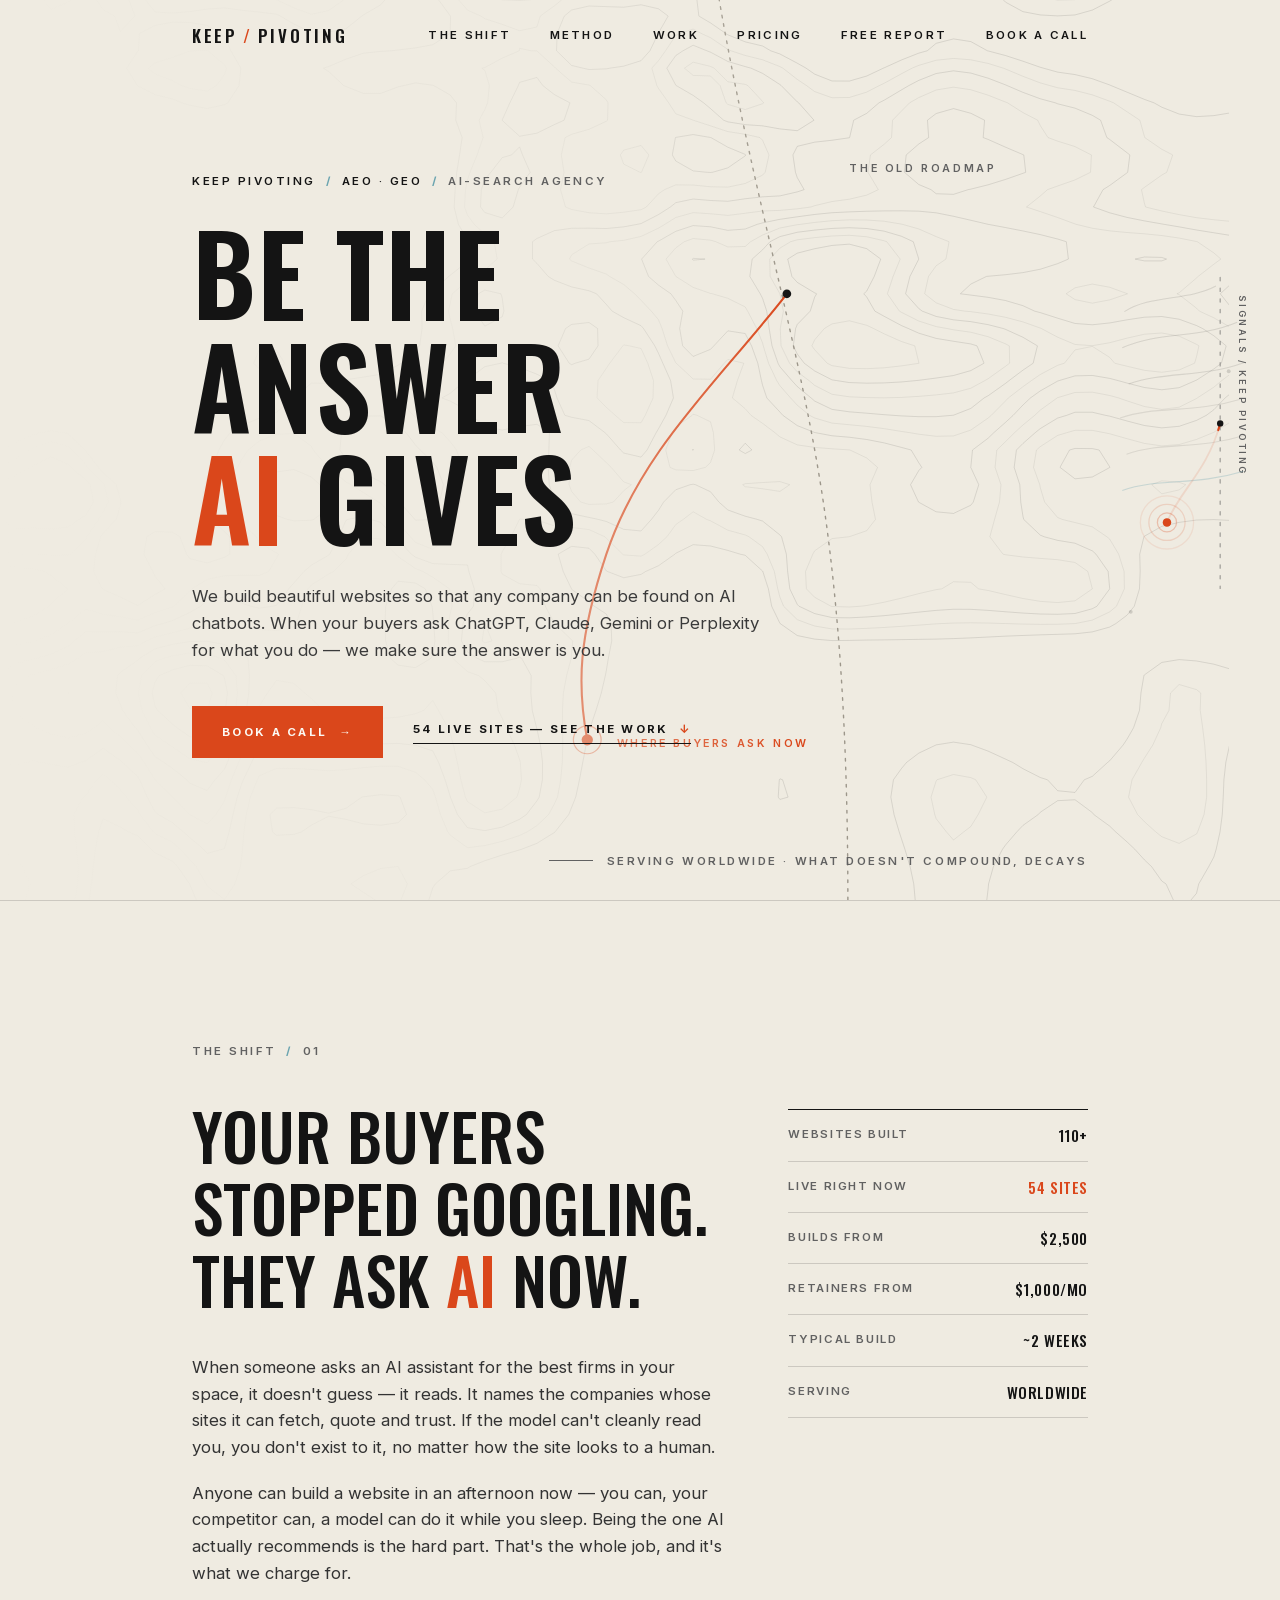
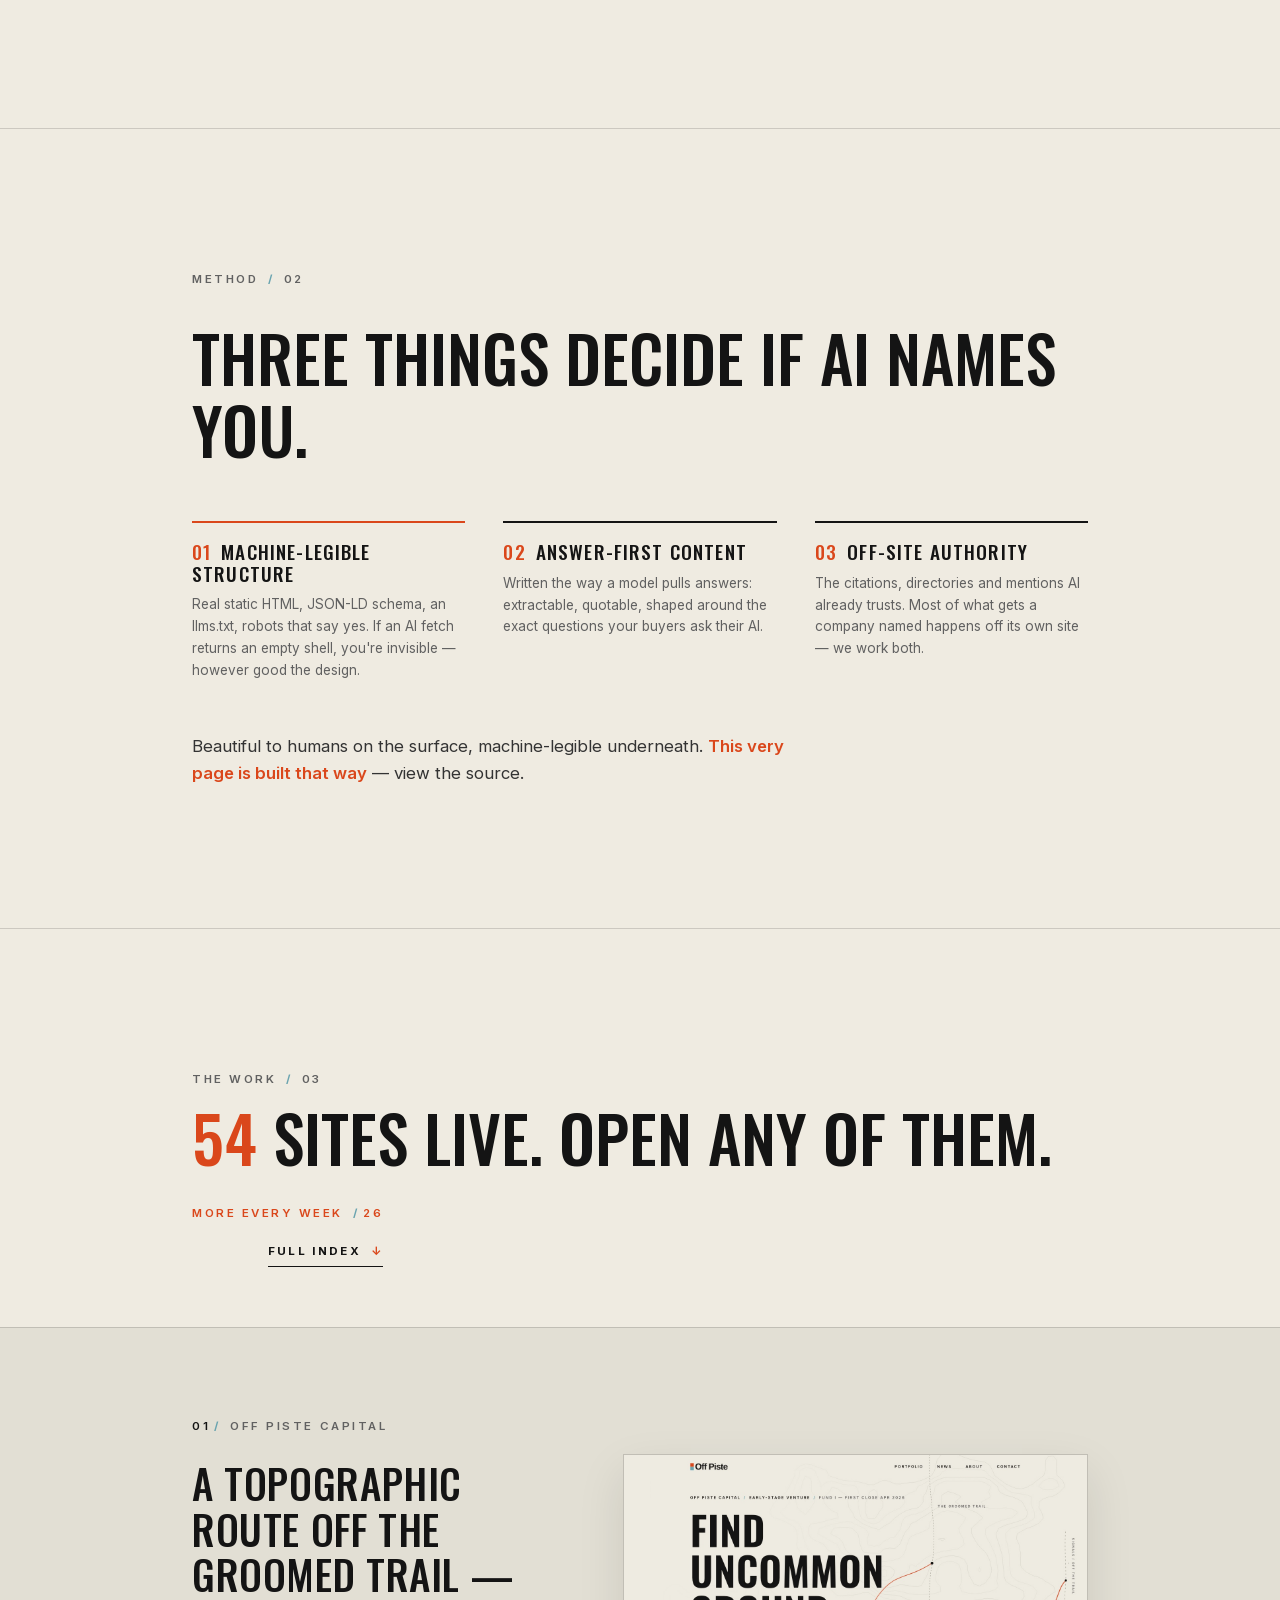
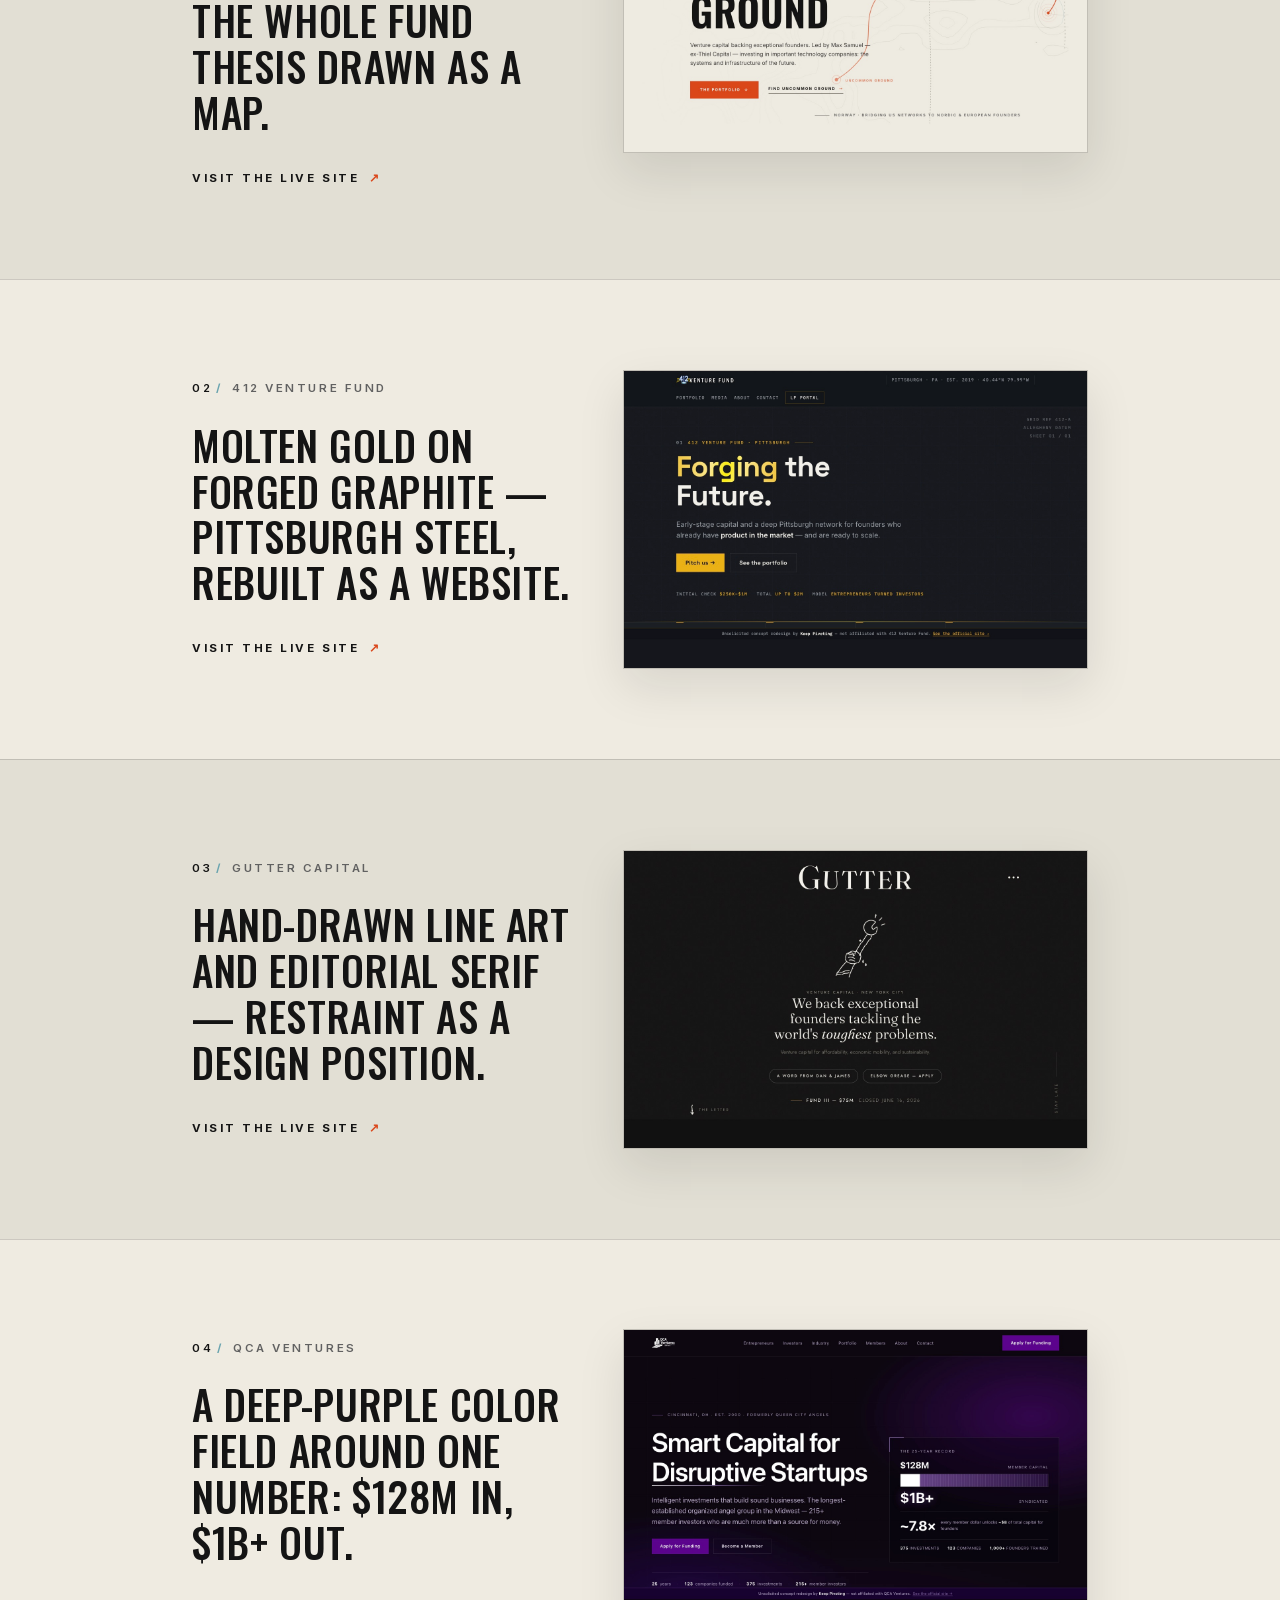
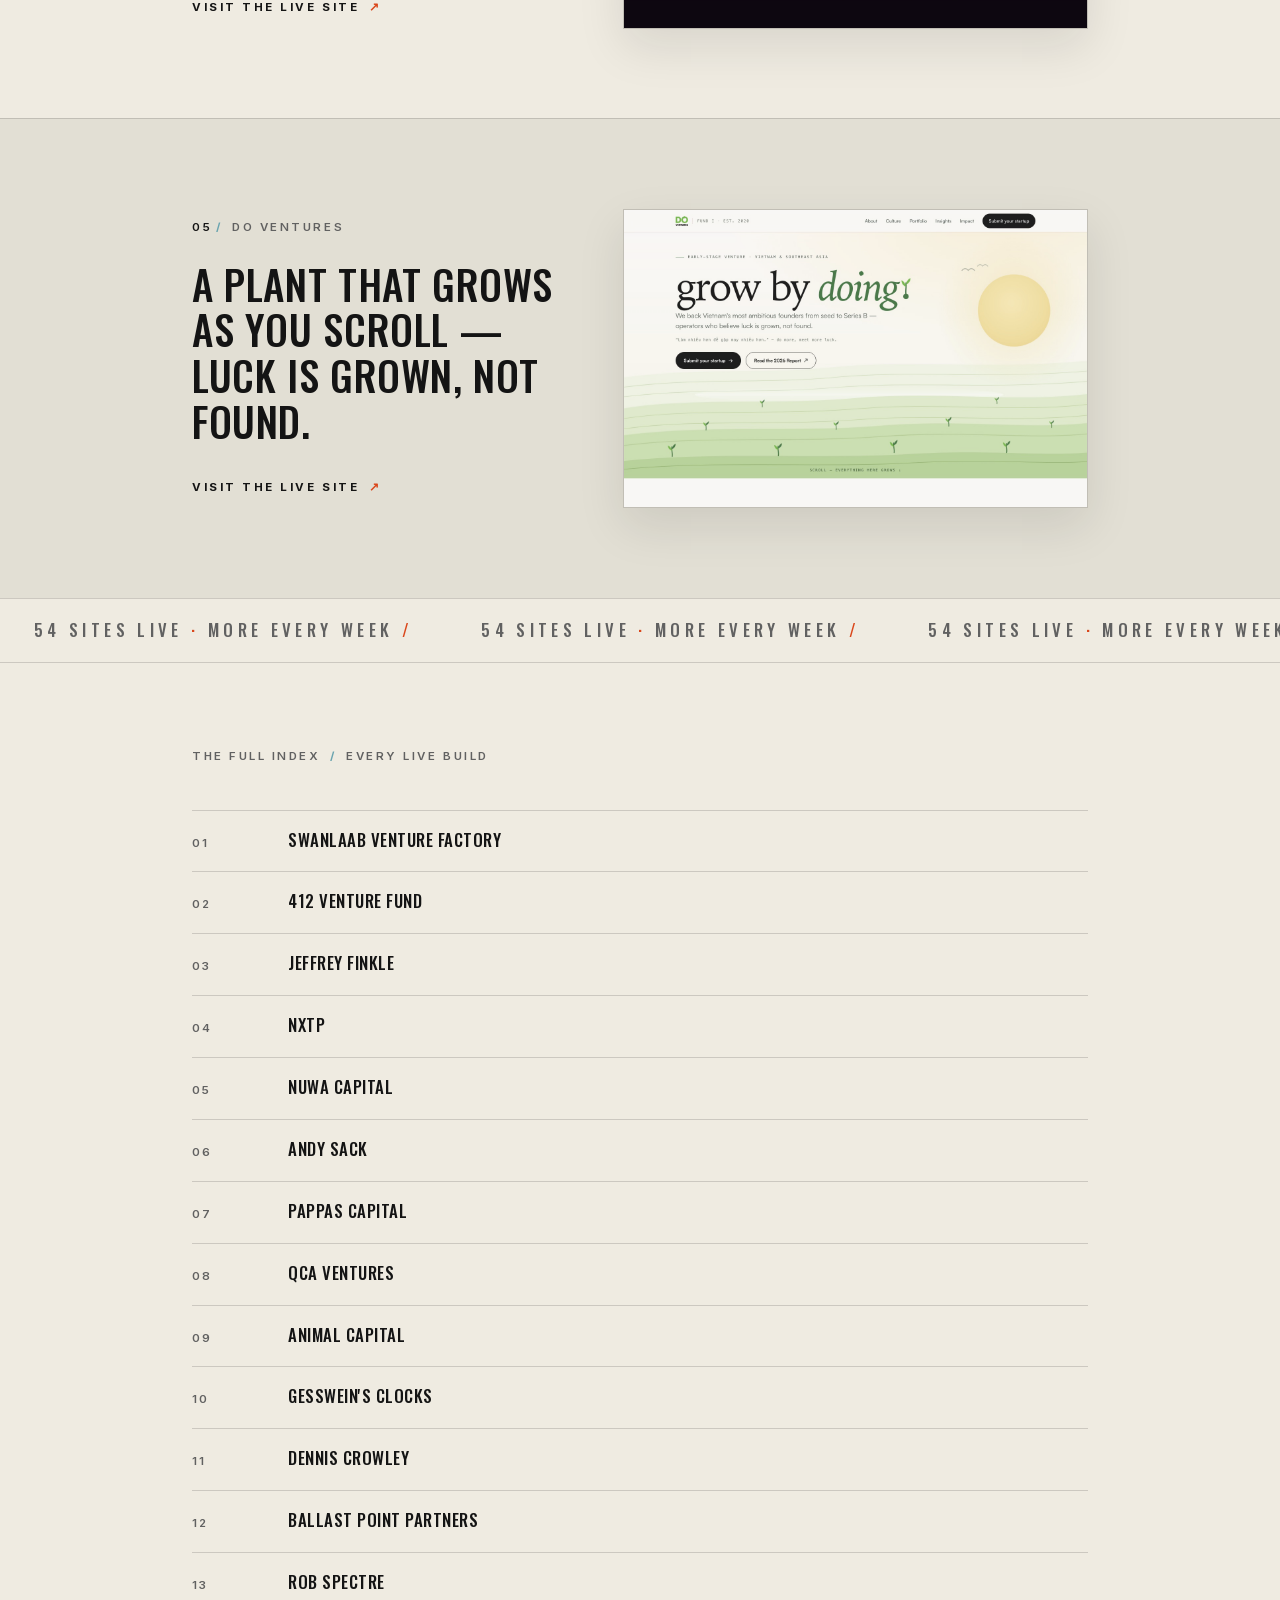
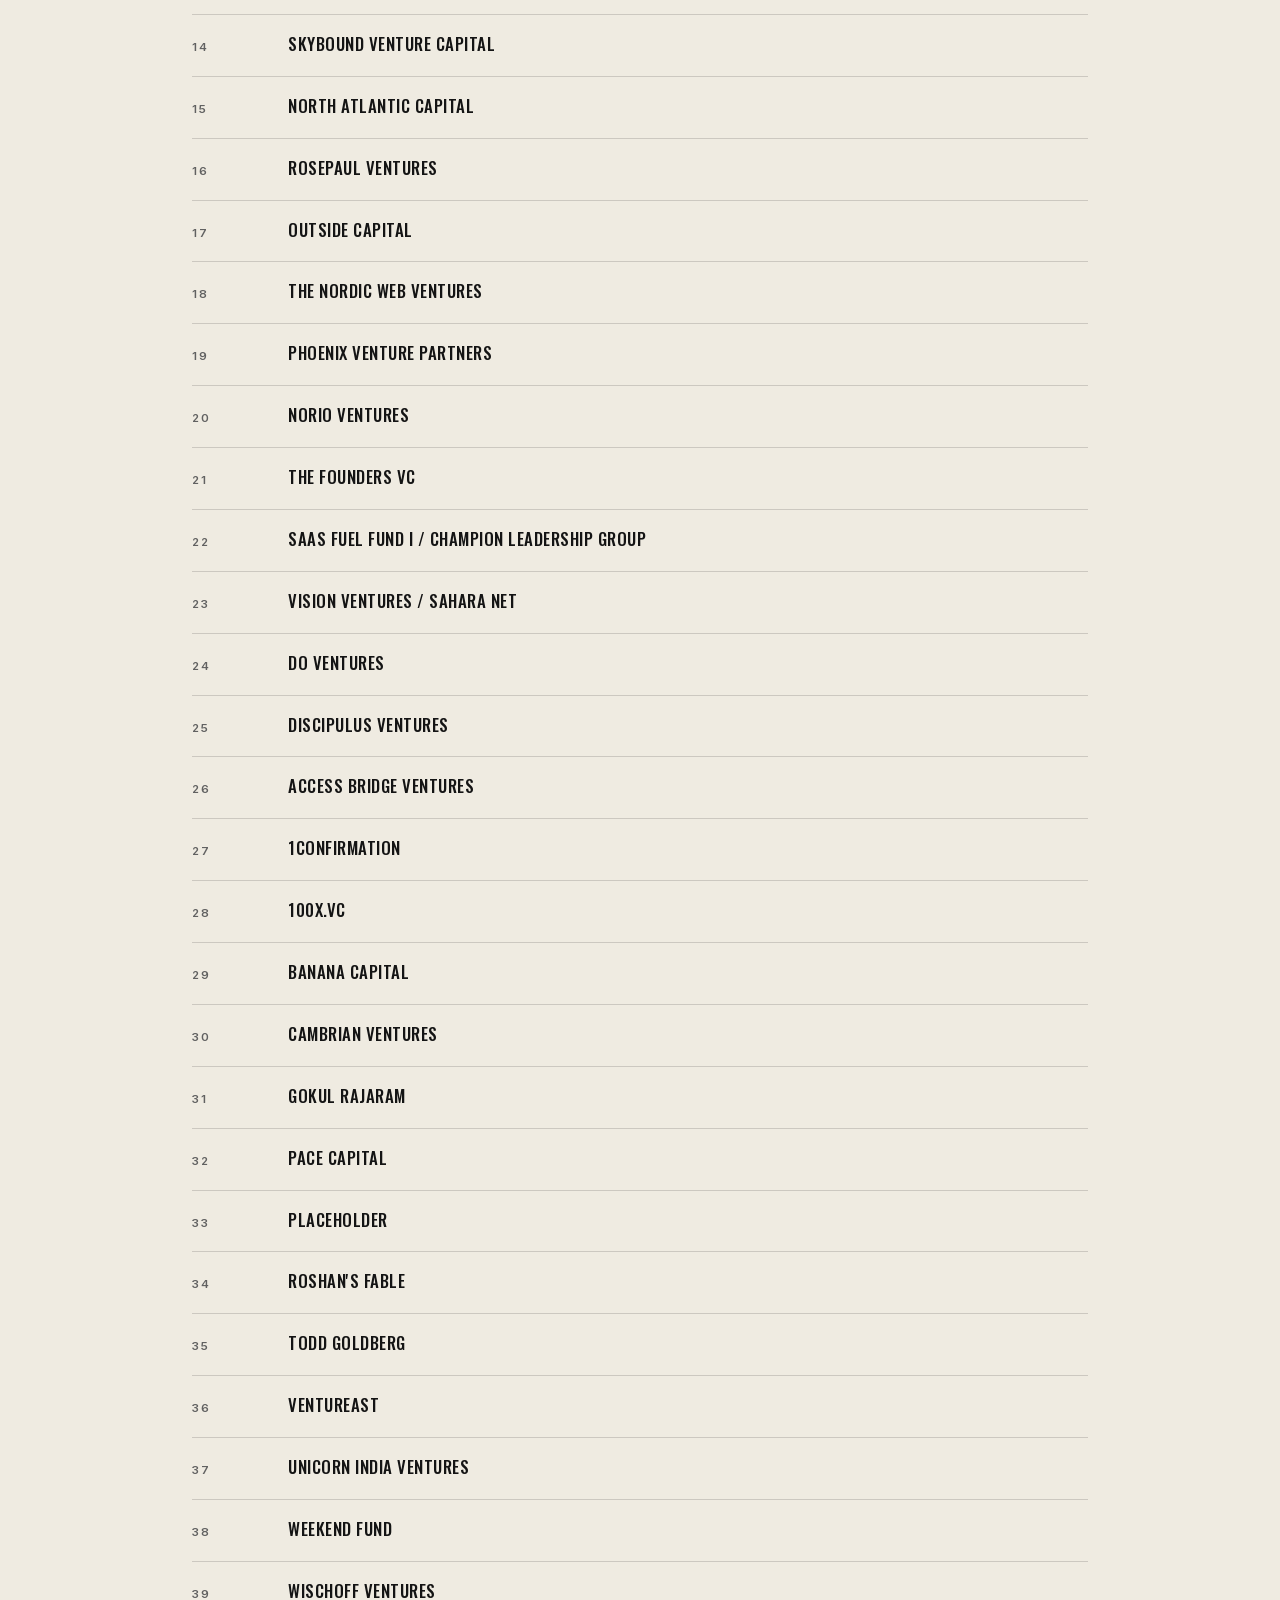
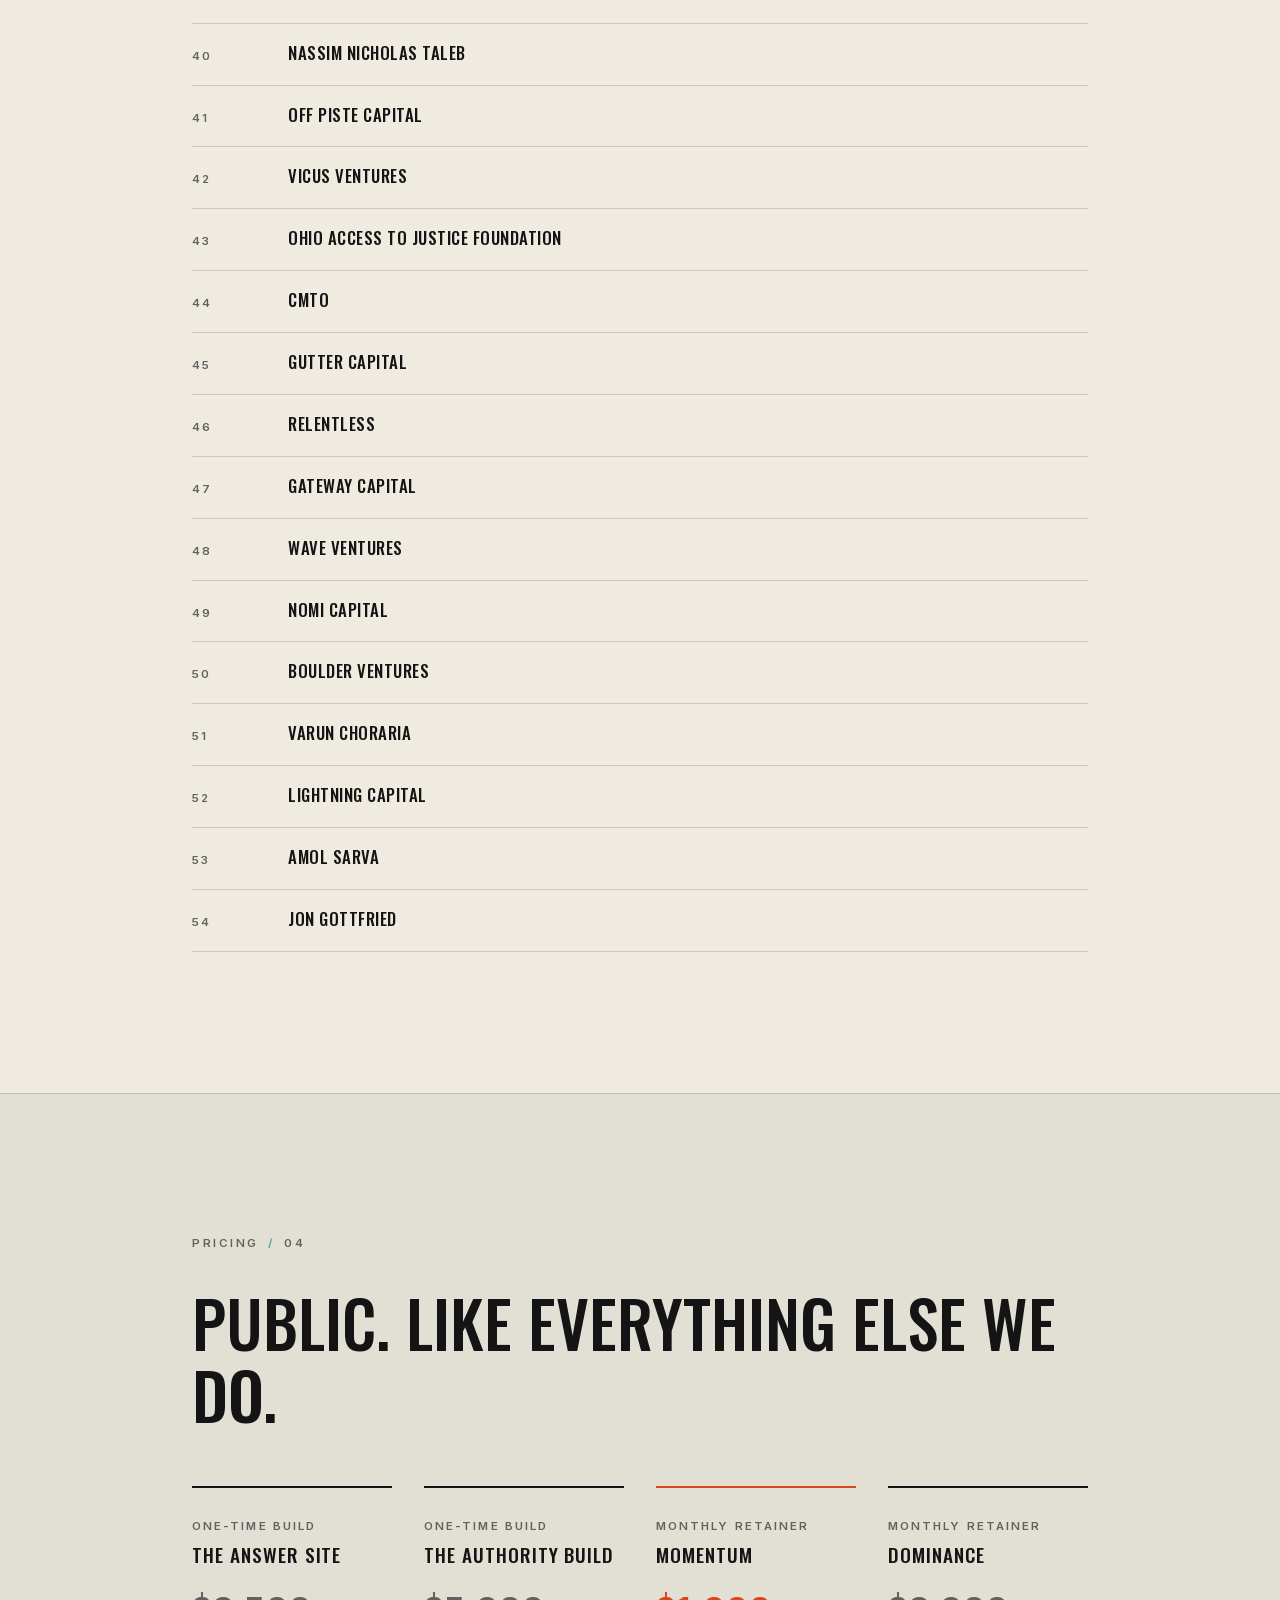
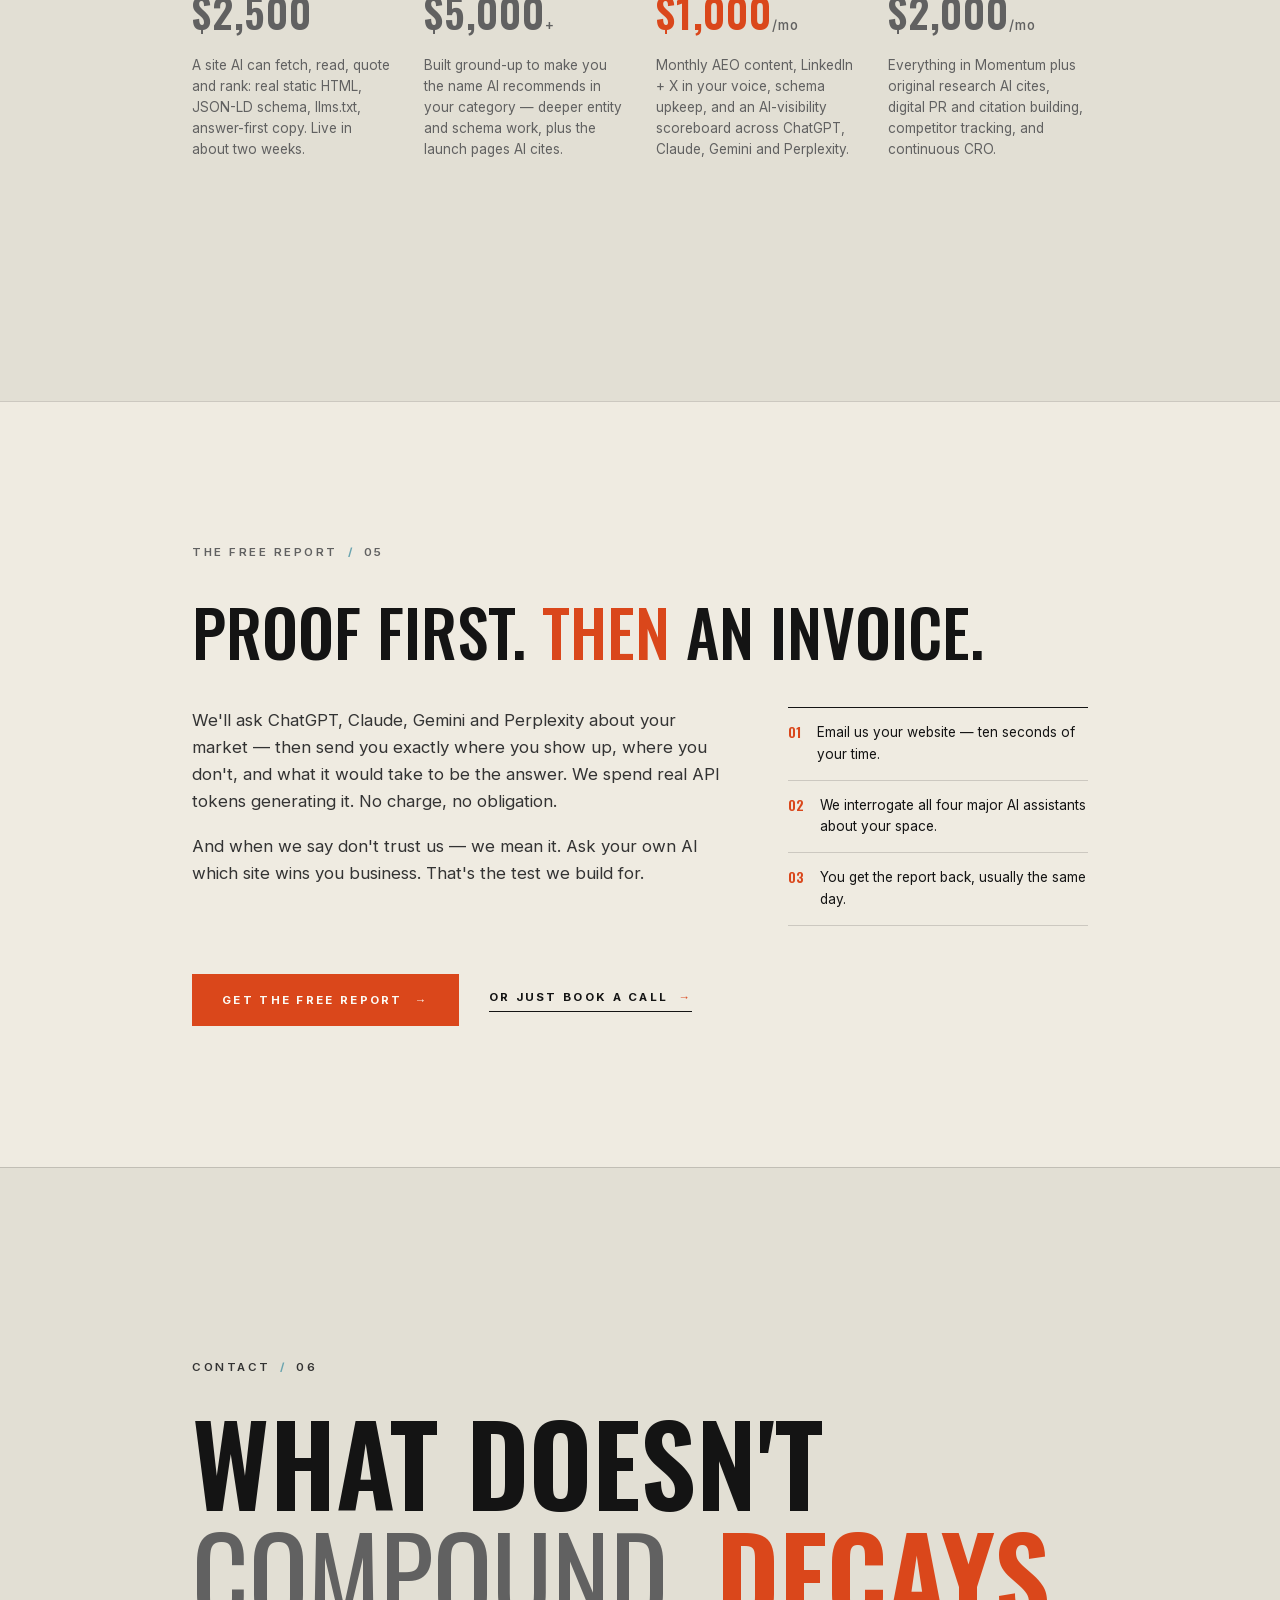
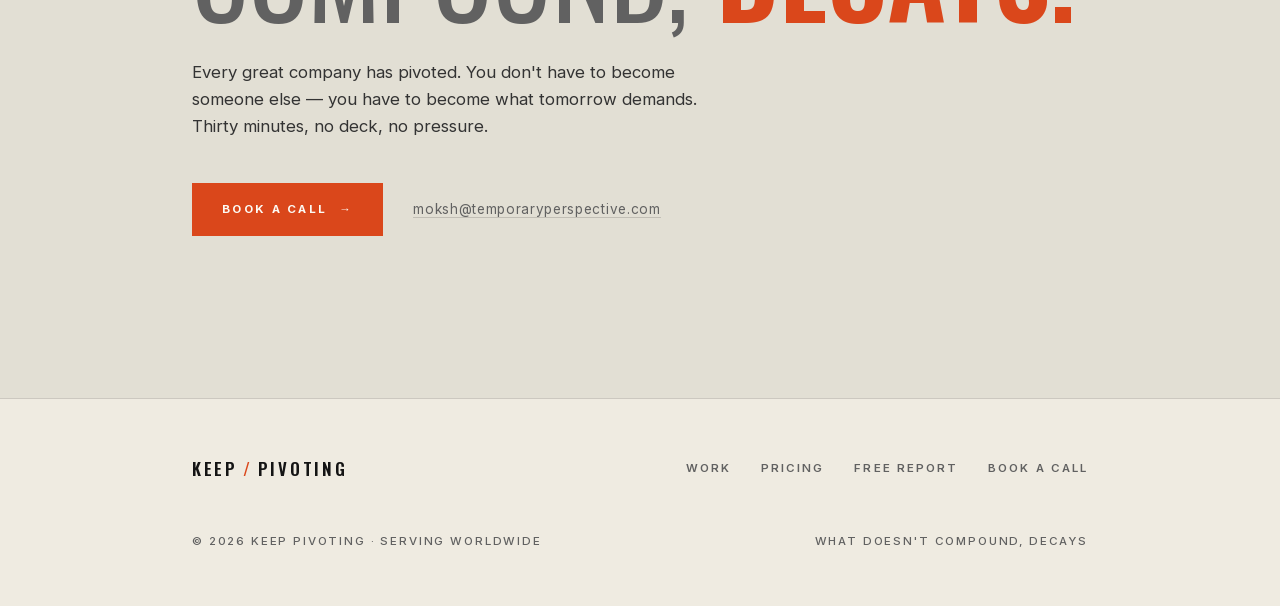
==== commit 2916d43c: "Ship V3: off-piste design system — pivot-route hero, method, featured work slides, full 54-site inde" ====
--- a/index.html
+++ b/index.html
@@ -2,17 +2,17 @@
 <html lang="en">
 <head>
 <meta charset="utf-8">
-<meta name="viewport" content="width=device-width, initial-scale=1">
-<title>Keep Pivoting — websites any company can be found with on AI chatbots</title>
-<meta name="description" content="We build beautiful websites so that any company can be found on AI chatbots. 54 live sites below — open any of them. Book a call.">
+<meta name="viewport" content="width=device-width, initial-scale=1, viewport-fit=cover">
+<title>Keep Pivoting — we build beautiful websites so any company can be found on AI chatbots</title>
+<meta name="description" content="We build beautiful websites so that any company can be found on AI chatbots. 54 live sites to prove it. Builds from $2,500. Book a call.">
 <meta name="robots" content="index,follow,max-image-preview:large">
 <link rel="canonical" href="https://keeppivoting.com/">
 <meta property="og:type" content="website">
 <meta property="og:site_name" content="Keep Pivoting">
-<meta property="og:title" content="Keep Pivoting">
-<meta property="og:description" content="We build beautiful websites so that any company can be found on AI chatbots.">
+<meta property="og:title" content="Keep Pivoting — be the answer AI gives.">
+<meta property="og:description" content="We build beautiful websites so that any company can be found on AI chatbots. 54 live sites to prove it.">
 <meta property="og:url" content="https://keeppivoting.com/">
-<link rel="icon" href="data:image/svg+xml,%3Csvg xmlns='http://www.w3.org/2000/svg' viewBox='0 0 100 100'%3E%3Crect width='100' height='100' rx='22' fill='%230B0B0C'/%3E%3Ccircle cx='50' cy='50' r='30' fill='none' stroke='%23F0A83C' stroke-width='6'/%3E%3Ccircle cx='50' cy='50' r='6' fill='%23F0A83C'/%3E%3Cline x1='50' y1='14' x2='50' y2='26' stroke='%23F0A83C' stroke-width='6' stroke-linecap='round'/%3E%3C/svg%3E">
+<link rel="icon" href="data:image/svg+xml,%3Csvg xmlns='http://www.w3.org/2000/svg' viewBox='0 0 100 100'%3E%3Crect width='100' height='100' rx='22' fill='%23141414'/%3E%3Ccircle cx='50' cy='50' r='30' fill='none' stroke='%23DA471B' stroke-width='6'/%3E%3Ccircle cx='50' cy='50' r='6' fill='%23DA471B'/%3E%3Cline x1='50' y1='14' x2='50' y2='26' stroke='%23DA471B' stroke-width='6' stroke-linecap='round'/%3E%3C/svg%3E">
 <script type="application/ld+json">
 {
  "@context": "https://schema.org",
@@ -22,8 +22,8 @@
    "@id": "https://keeppivoting.com/#org",
    "name": "Keep Pivoting",
    "url": "https://keeppivoting.com/",
-   "description": "Keep Pivoting builds beautiful websites so that any company can be found on AI chatbots like ChatGPT, Claude, Gemini and Perplexity (AEO / GEO).",
    "slogan": "We build beautiful websites so that any company can be found on AI chatbots.",
+   "description": "Keep Pivoting is an AI-search agency (AEO / GEO). We build beautiful websites so that any company can be found on AI chatbots — sites ChatGPT, Claude, Gemini and Perplexity can fetch, read, quote and rank.",
    "email": "moksh@temporaryperspective.com",
    "knowsAbout": [
     "Answer Engine Optimization",
@@ -66,25 +66,25 @@
     {
      "@type": "ListItem",
      "position": 3,
-     "name": "Jeffrey Finkle (Fink About It)",
+     "name": "Jeffrey Finkle",
      "url": "https://jeffrey-finkle.keeppivoting.com/"
     },
     {
      "@type": "ListItem",
      "position": 4,
-     "name": "NXTP (NXTP Ventures)",
+     "name": "NXTP",
      "url": "https://nxtp.keeppivoting.com/"
     },
     {
      "@type": "ListItem",
      "position": 5,
-     "name": "Nuwa Capital (Khaled Talhouni, Sarah Abu Risheh & Stephanie Nour Prince)",
+     "name": "Nuwa Capital",
      "url": "https://nuwa-capital.keeppivoting.com/"
     },
     {
      "@type": "ListItem",
      "position": 6,
-     "name": "Andy Sack (Category B",
+     "name": "Andy Sack",
      "url": "https://andy-sack.keeppivoting.com/"
     },
     {
@@ -96,19 +96,19 @@
     {
      "@type": "ListItem",
      "position": 8,
-     "name": "QCA Ventures (formerly Queen City Angels)",
+     "name": "QCA Ventures",
      "url": "https://qca-ventures.keeppivoting.com/"
     },
     {
      "@type": "ListItem",
      "position": 9,
-     "name": "Animal Capital (Marshall Sandman)",
+     "name": "Animal Capital",
      "url": "https://animal-capital.keeppivoting.com/"
     },
     {
      "@type": "ListItem",
      "position": 10,
-     "name": "Gesswein's Clocks (William Gesswein)",
+     "name": "Gesswein's Clocks",
      "url": "https://gessweins-clocks.keeppivoting.com/"
     },
     {
@@ -120,73 +120,73 @@
     {
      "@type": "ListItem",
      "position": 12,
-     "name": "Ballast Point Partners (Drew Graham)",
+     "name": "Ballast Point Partners",
      "url": "https://ballast-point-partners.keeppivoting.com/"
     },
     {
      "@type": "ListItem",
      "position": 13,
-     "name": "Rob Spectre (Brooklyn Hacker)",
+     "name": "Rob Spectre",
      "url": "https://rob-spectre.keeppivoting.com/"
     },
     {
      "@type": "ListItem",
      "position": 14,
-     "name": "Skybound Venture Capital (Thaleia Misailidou & George Varvarelis)",
+     "name": "Skybound Venture Capital",
      "url": "https://skybound-vc.keeppivoting.com/"
     },
     {
      "@type": "ListItem",
      "position": 15,
-     "name": "North Atlantic Capital (A Stifel Company)",
+     "name": "North Atlantic Capital",
      "url": "https://north-atlantic-capital.keeppivoting.com/"
     },
     {
      "@type": "ListItem",
      "position": 16,
-     "name": "RosePaul Ventures (Tom Wisniewski)",
+     "name": "RosePaul Ventures",
      "url": "https://rosepaul-ventures.keeppivoting.com/"
     },
     {
      "@type": "ListItem",
      "position": 17,
-     "name": "Outside Capital (Tom Black & Parth Dalal)",
+     "name": "Outside Capital",
      "url": "https://outside-capital.keeppivoting.com/"
     },
     {
      "@type": "ListItem",
      "position": 18,
-     "name": "The Nordic Web Ventures (Neil Murray)",
+     "name": "The Nordic Web Ventures",
      "url": "https://nordic-web-ventures.netlify.app"
     },
     {
      "@type": "ListItem",
      "position": 19,
-     "name": "Phoenix Venture Partners (Steve Khayat)",
+     "name": "Phoenix Venture Partners",
      "url": "https://phoenix-venture-partners.netlify.app"
     },
     {
      "@type": "ListItem",
      "position": 20,
-     "name": "Norio Ventures (Pete Townsend)",
+     "name": "Norio Ventures",
      "url": "https://norio-ventures.netlify.app"
     },
     {
      "@type": "ListItem",
      "position": 21,
-     "name": "The Founders VC (Mia Lewin)",
+     "name": "The Founders VC",
      "url": "https://thefoundersvc.netlify.app"
     },
     {
      "@type": "ListItem",
      "position": 22,
-     "name": "SaaS Fuel Fund I / Champion Leadership Group (Jeff Mains)",
+     "name": "SaaS Fuel Fund I / Champion Leadership Group",
      "url": "https://saas-fuel-fund.netlify.app"
     },
     {
      "@type": "ListItem",
      "position": 23,
-     "name": "Vision Ventures / Sahara Net (Kais Al-Essa)",
+     "name": "Vision Ventures / Sahara Net",
      "url": "https://vision-ventures.keeppivoting.com/"
     },
     {
@@ -198,37 +198,37 @@
     {
      "@type": "ListItem",
      "position": 25,
-     "name": "Discipulus Ventures (Jakob Diepenbrock)",
+     "name": "Discipulus Ventures",
      "url": "https://discipulus-ventures.keeppivoting.com/"
     },
     {
      "@type": "ListItem",
      "position": 26,
-     "name": "Access Bridge Ventures (Issa Aghabi)",
+     "name": "Access Bridge Ventures",
      "url": "https://access-bridge-ventures.keeppivoting.com/"
     },
     {
      "@type": "ListItem",
      "position": 27,
-     "name": "1confirmation (Nick Tomaino & Richard Chen)",
+     "name": "1confirmation",
      "url": "https://1confirmation.keeppivoting.com/"
     },
     {
      "@type": "ListItem",
      "position": 28,
-     "name": "100X.VC (Sanjay Mehta)",
+     "name": "100X.VC",
      "url": "https://100xvc.keeppivoting.com/"
     },
     {
      "@type": "ListItem",
      "position": 29,
-     "name": "Banana Capital (Turner Novak)",
+     "name": "Banana Capital",
      "url": "https://banana-capital.keeppivoting.com/"
     },
     {
      "@type": "ListItem",
      "position": 30,
-     "name": "Cambrian Ventures (Rex Salisbury)",
+     "name": "Cambrian Ventures",
      "url": "https://cambrian.keeppivoting.com/"
     },
     {
@@ -240,19 +240,19 @@
     {
      "@type": "ListItem",
      "position": 32,
-     "name": "Pace Capital (Chris Paik & Jordan Cooper)",
+     "name": "Pace Capital",
      "url": "https://pace-capital.keeppivoting.com/"
     },
     {
      "@type": "ListItem",
      "position": 33,
-     "name": "Placeholder (Joel Monegro & Chris Burniske)",
+     "name": "Placeholder",
      "url": "https://placeholder-vc.keeppivoting.com/"
     },
     {
      "@type": "ListItem",
      "position": 34,
-     "name": "Roshan's Fable (Roshan Cariappa)",
+     "name": "Roshan's Fable",
      "url": "https://roshan-cariappa.netlify.app"
     },
     {
@@ -264,25 +264,25 @@
     {
      "@type": "ListItem",
      "position": 36,
-     "name": "Ventureast (Sarath Naru)",
+     "name": "Ventureast",
      "url": "https://ventureast.keeppivoting.com/"
     },
     {
      "@type": "ListItem",
      "position": 37,
-     "name": "Unicorn India Ventures (Anil Joshi & Bhaskar Majumdar)",
+     "name": "Unicorn India Ventures",
      "url": "https://unicorn-india-ventures.keeppivoting.com/"
     },
     {
      "@type": "ListItem",
      "position": 38,
-     "name": "Weekend Fund (Ryan Hoover & Vedika Jain)",
+     "name": "Weekend Fund",
      "url": "https://weekend-fund.keeppivoting.com/"
     },
     {
      "@type": "ListItem",
      "position": 39,
-     "name": "Wischoff Ventures (Nichole Wischoff)",
+     "name": "Wischoff Ventures",
      "url": "https://wischoff.keeppivoting.com/"
     },
     {
@@ -294,13 +294,13 @@
     {
      "@type": "ListItem",
      "position": 41,
-     "name": "Off Piste Capital (Max Samuel)",
+     "name": "Off Piste Capital",
      "url": "https://off-piste-capital.keeppivoting.com/"
     },
     {
      "@type": "ListItem",
      "position": 42,
-     "name": "Vicus Ventures (Raj & Sunny Singh Sandhu)",
+     "name": "Vicus Ventures",
      "url": "https://vicus-ventures.keeppivoting.com/"
     },
     {
@@ -318,37 +318,37 @@
     {
      "@type": "ListItem",
      "position": 45,
-     "name": "Gutter Capital (Dan Teran & James Gettinger)",
+     "name": "Gutter Capital",
      "url": "https://gutter-capital.keeppivoting.com/"
     },
     {
      "@type": "ListItem",
      "position": 46,
-     "name": "Relentless (Relentless Investments Fund I / Damir Becirovic)",
+     "name": "Relentless",
      "url": "https://relentless-investments.keeppivoting.com/"
     },
     {
      "@type": "ListItem",
      "position": 47,
-     "name": "Gateway Capital (Dana A. Guthrie)",
+     "name": "Gateway Capital",
      "url": "https://gateway-capital.keeppivoting.com/"
     },
     {
      "@type": "ListItem",
      "position": 48,
-     "name": "Wave Ventures (Johannes Korpela)",
+     "name": "Wave Ventures",
      "url": "https://wave-ventures.keeppivoting.com/"
     },
     {
      "@type": "ListItem",
      "position": 49,
-     "name": "Nomi Capital (Jason Zins & Brent Gerundo)",
+     "name": "Nomi Capital",
      "url": "https://nomi-capital.keeppivoting.com/"
     },
     {
      "@type": "ListItem",
      "position": 50,
-     "name": "Boulder Ventures (Kyle Lefkoff)",
+     "name": "Boulder Ventures",
      "url": "https://boulder-ventures.keeppivoting.com/"
     },
     {
@@ -360,7 +360,7 @@
     {
      "@type": "ListItem",
      "position": 52,
-     "name": "Lightning Capital (Jason Albanese & Michele Griffin)",
+     "name": "Lightning Capital",
      "url": "https://lightning-capital.keeppivoting.com/"
     },
     {
@@ -372,8 +372,42 @@
     {
      "@type": "ListItem",
      "position": 54,
-     "name": "Jon Gottfried (Category B",
+     "name": "Jon Gottfried",
      "url": "https://jon-gottfried.keeppivoting.com/"
+    }
+   ]
+  },
+  {
+   "@type": "OfferCatalog",
+   "name": "Keep Pivoting services",
+   "itemListElement": [
+    {
+     "@type": "Offer",
+     "name": "The Answer Site",
+     "price": "2500",
+     "priceCurrency": "USD",
+     "description": "One-time build. A site AI can fetch, read, quote and rank: real static HTML, JSON-LD schema, llms.txt, answer-first copy."
+    },
+    {
+     "@type": "Offer",
+     "name": "The Authority Build",
+     "price": "5000",
+     "priceCurrency": "USD",
+     "description": "From $5,000 one-time. Built ground-up to make you the name AI recommends in your category."
+    },
+    {
+     "@type": "Offer",
+     "name": "Momentum retainer",
+     "price": "1000",
+     "priceCurrency": "USD",
+     "description": "$1,000/month. Monthly AEO content, schema upkeep, AI-visibility scoreboard across ChatGPT, Claude, Gemini and Perplexity."
+    },
+    {
+     "@type": "Offer",
+     "name": "Dominance retainer",
+     "price": "2000",
+     "priceCurrency": "USD",
+     "description": "$2,000/month. Everything in Momentum plus original research AI cites, digital PR and citation building, continuous CRO."
     }
    ]
   }
@@ -381,98 +415,1050 @@
 }
 </script>
 <style>
-  @font-face{font-family:'Space Grotesk';src:url('fonts/SpaceGrotesk-var.woff2') format('woff2');font-weight:300 700;font-display:swap;}
-  :root{--ink:#0B0B0C;--paper:#FFFFFF;--muted:#66666B;--line:#E4E4E7;}
-  *{box-sizing:border-box;margin:0;}
-  body{background:var(--paper);color:var(--ink);font-family:'Space Grotesk',system-ui,sans-serif;font-size:17px;line-height:1.6;}
-  .wrap{max-width:640px;margin:0 auto;padding:12vh 24px 96px;}
-  h1{font-size:clamp(28px,6vw,40px);font-weight:700;letter-spacing:-0.02em;line-height:1.1;}
-  .tag{margin-top:24px;font-size:clamp(19px,3.2vw,23px);font-weight:400;max-width:34ch;}
-  .contact{margin-top:40px;display:flex;gap:16px;flex-wrap:wrap;align-items:center;}
-  .btn{display:inline-block;background:var(--ink);color:var(--paper);text-decoration:none;padding:14px 26px;border-radius:999px;font-weight:500;}
-  .btn:hover{opacity:.85;}
-  .mail{color:var(--ink);text-decoration:underline;text-underline-offset:3px;}
-  .work{margin-top:96px;}
-  .work h2{font-size:14px;font-weight:500;text-transform:uppercase;letter-spacing:.12em;color:var(--muted);}
-  .work ol{list-style:none;padding:0;margin-top:20px;counter-reset:site;}
-  .work li{counter-increment:site;border-top:1px solid var(--line);}
-  .work li:last-child{border-bottom:1px solid var(--line);}
-  .work a{display:flex;gap:16px;align-items:baseline;padding:13px 4px;color:var(--ink);text-decoration:none;}
-  .work a::before{content:counter(site,decimal-leading-zero);font-size:13px;color:var(--muted);font-variant-numeric:tabular-nums;}
-  .work a:hover{background:#FAFAFA;text-decoration:underline;text-underline-offset:3px;}
-  footer{margin-top:96px;color:var(--muted);font-size:14px;}
+@font-face{font-family:'Inter';font-style:normal;font-weight:100 900;font-display:swap;
+  src:url([data-uri]) format('woff2');}
+@font-face{font-family:'Oswald';font-style:normal;font-weight:200 700;font-display:swap;
+  src:url([data-uri]) format('woff2');}
+
+:root{
+  --h1: clamp(2.4rem, 5vw, 4rem);
+  --h2: clamp(1.8rem, 3.2vw, 2.6rem);
+  --h3: clamp(1.35rem, 2.2vw, 1.7rem);
+  --h4: 1.2rem;  --h5: 1.05rem;  --h6: 0.95rem;
+  --p: 1.05rem;  --small: 0.85rem;  --eyebrow: 0.72rem;
+  --display: clamp(3rem, 8.6vw, 7.6rem);
+  --lh-tight: 1.12;  --lh-body: 1.6;
+  --bg:#EFEBE1; --ink:#141414; --accent:#DA471B; --teal:#6AA4AF;
+  --surface:#E2DFD4; --muted:#616161; --line:rgba(20,20,20,.16);
+  --gutter: clamp(20px, 15vw, 200px);
+  --sec-pad: clamp(90px, 11vw, 160px);
+  --disp: 'Oswald', 'Arial Narrow', sans-serif;
+  --body: 'Inter', -apple-system, 'Helvetica Neue', sans-serif;
+}
+*{margin:0;padding:0;box-sizing:border-box}
+html{scroll-behavior:smooth}
+html.no-motion{scroll-behavior:auto}
+body{background:var(--bg);color:var(--ink);font-family:var(--body);font-size:var(--p);line-height:var(--lh-body);
+  -webkit-font-smoothing:antialiased;overflow-x:clip}
+::selection{background:var(--accent);color:var(--bg)}
+img,svg{max-width:100%}
+a{color:inherit;text-decoration:none}
+h1,h2,h3{line-height:var(--lh-tight)}
+
+.eyebrow{font-size:var(--eyebrow);letter-spacing:.22em;text-transform:uppercase;font-weight:600;color:var(--muted)}
+.eyebrow .sl{color:var(--teal);margin:0 .35em;font-weight:700}
+.eyebrow .idx{color:var(--ink)}
+
+/* ===== NAV ===== */
+nav{position:fixed;top:0;left:0;right:0;z-index:60;display:flex;align-items:center;justify-content:space-between;
+  padding:22px var(--gutter);
+  transition:background .5s ease,backdrop-filter .5s ease,-webkit-backdrop-filter .5s ease,box-shadow .5s ease,padding .55s cubic-bezier(.33,1,.68,1)}
+nav.scrolled{background:rgba(239,235,225,.9);backdrop-filter:blur(12px);-webkit-backdrop-filter:blur(12px);
+  box-shadow:0 1px 0 var(--line);padding-top:15px;padding-bottom:15px}
+.brand{font-family:var(--disp);font-weight:600;font-size:1.06rem;letter-spacing:.16em;text-transform:uppercase;white-space:nowrap}
+.brand .sl{color:var(--accent);margin:0 .3em}
+.navlinks{display:flex;gap:clamp(18px,3vw,44px);align-items:center}
+.navlinks a{font-size:var(--eyebrow);letter-spacing:.2em;text-transform:uppercase;font-weight:600;color:var(--ink);
+  padding:4px 0;position:relative}
+.navlinks a::after{content:'';position:absolute;left:0;bottom:0;width:100%;height:1.5px;background:var(--accent);
+  transform:scaleX(0);transform-origin:left;transition:transform .3s ease}
+.navlinks a:hover::after{transform:scaleX(1)}
+.navtoggle{display:none;flex-direction:column;justify-content:center;gap:5px;width:32px;height:32px;background:none;border:0;cursor:pointer;padding:0;position:relative;z-index:2}
+.navtoggle span{display:block;width:22px;height:2px;background:var(--ink);transition:transform .3s ease,opacity .3s ease}
+
+/* ===== HERO — the pivot, drawn ===== */
+.hero{position:relative;min-height:100vh;min-height:100svh;display:flex;align-items:center;overflow:hidden}
+.hero .topo-stage{position:absolute;inset:0;pointer-events:none}
+.hero .topo-stage svg{position:absolute;inset:-4%;width:108%;height:108%}
+#topo path.ct{fill:none;stroke:var(--ink);stroke-width:1}
+#topo path.ct.a{stroke-opacity:.075}
+#topo path.ct.b{stroke-opacity:.13}
+#route .piste{fill:none;stroke:#9C968A;stroke-width:1.6;stroke-dasharray:3 7;stroke-linecap:round}
+#route .off{fill:none;stroke:var(--accent);stroke-width:2.4;stroke-linecap:round}
+#route .fork{fill:var(--ink)}
+#route .dest{fill:var(--accent)}
+#route .ring{fill:none;stroke:var(--accent);stroke-width:1.4;opacity:.55}
+#route text{font-family:var(--body);font-size:12.5px;font-weight:600;letter-spacing:.24em;fill:var(--muted)}
+#route text.or{fill:var(--accent)}
+html.anim #route .ring{animation:ringpulse 2.6s ease-out infinite}
+@keyframes ringpulse{0%{transform:scale(.5);opacity:.7}70%{transform:scale(1.5);opacity:0}100%{transform:scale(1.5);opacity:0}}
+#route .ring{transform-box:fill-box;transform-origin:center}
+.hero-fade{position:absolute;inset:0;background:linear-gradient(90deg,var(--bg) 0%,rgba(239,235,225,.72) 34%,rgba(239,235,225,0) 62%);pointer-events:none}
+.hero-inner{position:relative;z-index:2;width:100%;padding:120px var(--gutter) 90px}
+.hero-inner .eyebrow{margin-bottom:26px;color:var(--ink)}
+.hero-inner .eyebrow .yr{color:var(--muted)}
+h1{font-family:var(--disp);font-weight:600;font-size:var(--display);text-transform:uppercase;letter-spacing:.012em;line-height:1.02}
+h1 .row{display:block}
+h1 .row em{font-style:normal;color:var(--accent)}
+.hero-sub{max-width:34em;margin-top:30px;font-size:var(--h5);color:#3a3a3a;line-height:var(--lh-body)}
+.hero-ctas{display:flex;gap:30px;align-items:center;margin-top:42px;flex-wrap:wrap}
+.btn{display:inline-flex;align-items:center;gap:12px;background:var(--accent);color:#FCFAF4;font-size:var(--eyebrow);
+  font-weight:700;letter-spacing:.2em;text-transform:uppercase;padding:17px 30px;transition:background .25s ease,transform .25s ease}
+.btn:hover{background:#B93A14;transform:translateY(-2px)}
+.btn .ar{transition:transform .25s ease}
+.btn:hover .ar{transform:translateX(4px)}
+.ghostlink{font-size:var(--eyebrow);font-weight:700;letter-spacing:.2em;text-transform:uppercase;color:var(--ink);
+  display:inline-flex;gap:10px;align-items:center;border-bottom:1.5px solid var(--ink);padding-bottom:5px;transition:color .25s,border-color .25s}
+.ghostlink:hover{color:var(--accent);border-color:var(--accent)}
+.hero-coords{position:absolute;right:var(--gutter);bottom:30px;z-index:2;display:flex;gap:14px;align-items:center;color:var(--muted);
+  font-size:var(--eyebrow);letter-spacing:.22em;text-transform:uppercase;font-weight:600}
+.hero-coords .tick{width:44px;height:1px;background:var(--muted);display:inline-block}
+
+/* ===== manifesto sections ===== */
+.fund{padding:var(--sec-pad) var(--gutter);border-top:1px solid var(--line)}
+.fund .eyebrow{margin-bottom:34px}
+.fund h2{font-family:var(--disp);font-weight:500;font-size:var(--h1);text-transform:uppercase;max-width:16em}
+.fund h2 em{font-style:normal;color:var(--accent)}
+.fund-cols{display:grid;grid-template-columns:1.28fr .72fr;gap:clamp(34px,5vw,84px);margin-top:40px;align-items:start}
+.fund-lead{min-width:0}
+.fund-copy{margin-top:clamp(26px,3vw,40px)}
+.fund-cols p{color:#333;max-width:36em}
+.fund-cols p + p{margin-top:1.1em}
+.factlist{border-top:1px solid var(--ink);font-size:var(--small);margin-top:9px}
+.factlist div{display:flex;justify-content:space-between;gap:20px;padding:13px 0;border-bottom:1px solid var(--line)}
+.factlist dt{color:var(--muted);letter-spacing:.14em;text-transform:uppercase;font-size:var(--eyebrow);font-weight:600;padding-top:2px}
+.factlist dd{font-family:var(--disp);font-weight:500;font-size:var(--h6);text-transform:uppercase;letter-spacing:.04em;text-align:right}
+.factlist dd.or{color:var(--accent)}
+
+/* ===== method stations ===== */
+.stations{display:grid;grid-template-columns:repeat(3,1fr);gap:clamp(18px,3vw,44px);margin-top:56px}
+.stations .st{border-top:2px solid var(--ink);padding-top:18px}
+.stations .st.or{border-top-color:var(--accent)}
+.stations h3{font-family:var(--disp);font-weight:500;font-size:var(--h4);letter-spacing:.06em;text-transform:uppercase}
+.stations h3 .idx{color:var(--accent);margin-right:10px}
+.stations p{font-size:var(--small);color:var(--muted);margin-top:10px;max-width:30em}
+.method-note{margin-top:52px;font-size:var(--h5);color:#333;max-width:36em}
+.method-note strong{color:var(--accent);font-weight:600}
+
+/* ===== work — featured slides ===== */
+.port-head{padding:var(--sec-pad) var(--gutter) 60px;border-top:1px solid var(--line);display:flex;justify-content:space-between;align-items:flex-end;gap:30px;flex-wrap:wrap}
+.port-head h2{font-family:var(--disp);font-weight:500;font-size:var(--h1);text-transform:uppercase}
+.port-head h2 em{font-style:normal;color:var(--accent)}
+.port-head .eyebrow{margin-bottom:14px}
+.slide{position:relative;border-top:1px solid var(--line);transition:background .4s ease}
+.slide:nth-child(even){background:var(--surface)}
+.slide-inner{display:grid;grid-template-columns:.9fr 1.1fr;gap:clamp(28px,4vw,64px);align-items:center;
+  padding:clamp(56px,7vw,96px) var(--gutter)}
+.slide-copy{min-width:0}
+.slide-h{font-family:var(--disp);font-weight:500;font-size:var(--h2);text-transform:uppercase;letter-spacing:.015em;
+  max-width:14em;margin-top:24px;transition:color .3s ease}
+.slide:hover .slide-h{color:var(--accent)}
+.visit{display:inline-flex;align-items:center;gap:10px;margin-top:34px;font-size:var(--eyebrow);font-weight:700;
+  letter-spacing:.22em;text-transform:uppercase;color:var(--ink)}
+.visit .ar{transition:transform .3s ease;color:var(--accent)}
+.slide:hover .visit .ar{transform:translate(4px,-4px)}
+.visit:focus-visible{outline:2px solid var(--accent);outline-offset:6px}
+.slide-shot{display:block;border:1px solid var(--line);background:var(--surface);
+  box-shadow:0 18px 44px rgba(20,20,20,.10);overflow:hidden;transition:transform .45s cubic-bezier(.2,.6,.2,1),box-shadow .45s ease}
+.slide-shot img{display:block;width:100%;height:auto}
+.slide:hover .slide-shot{transform:translateY(-6px);box-shadow:0 26px 60px rgba(20,20,20,.16)}
+
+/* ===== marquee belt ===== */
+.more-strip{border-top:1px solid var(--line);border-bottom:1px solid var(--line);overflow:hidden;padding:18px 0;background:var(--bg)}
+.more-track{display:flex;gap:0;white-space:nowrap;width:max-content}
+html.anim .more-track{animation:belt 36s linear infinite}
+.more-strip:hover .more-track{animation-play-state:paused}
+@keyframes belt{to{transform:translateX(-50%)}}
+.more-track span{font-family:var(--disp);font-weight:500;font-size:var(--h5);letter-spacing:.26em;text-transform:uppercase;
+  color:var(--muted);padding:0 34px}
+.more-track span b{color:var(--accent);font-weight:500}
+
+/* ===== full index rows ===== */
+.news{padding:calc(var(--sec-pad) * .6) var(--gutter) var(--sec-pad)}
+.news .eyebrow{margin-bottom:44px}
+.news-row{display:grid;grid-template-columns:64px 1fr 30px;gap:clamp(14px,2.5vw,40px);align-items:baseline;
+  padding:17px 0;border-top:1px solid var(--line);transition:padding-left .3s ease}
+.news-row:last-of-type{border-bottom:1px solid var(--line)}
+.news-row .dt{font-size:var(--eyebrow);letter-spacing:.16em;color:var(--muted);font-weight:600;text-transform:uppercase}
+.news-row .ttl{font-family:var(--disp);font-weight:500;font-size:var(--h5);text-transform:uppercase;letter-spacing:.03em;line-height:1.3;transition:color .25s}
+.news-row .ar{color:var(--accent);opacity:0;transition:opacity .25s,transform .25s;font-size:var(--h5)}
+.news-row:hover{padding-left:10px}
+.news-row:hover .ttl{color:var(--accent)}
+.news-row:hover .ar{opacity:1;transform:translate(3px,-3px)}
+
+/* ===== pricing ===== */
+.pricing{padding:var(--sec-pad) var(--gutter);border-top:1px solid var(--line);background:var(--surface)}
+.pricing .eyebrow{margin-bottom:34px}
+.pricing h2{font-family:var(--disp);font-weight:500;font-size:var(--h1);text-transform:uppercase}
+.tiers{display:grid;grid-template-columns:repeat(4,1fr);gap:clamp(18px,2.5vw,36px);margin-top:56px}
+.tier{border-top:2px solid var(--ink);padding-top:18px}
+.tier.or{border-top-color:var(--accent)}
+.tier .kind{font-size:var(--eyebrow);letter-spacing:.18em;text-transform:uppercase;font-weight:600;color:var(--muted)}
+.tier h3{font-family:var(--disp);font-weight:500;font-size:var(--h4);letter-spacing:.05em;text-transform:uppercase;margin-top:8px}
+.tier .price{font-family:var(--disp);font-weight:600;font-size:var(--h2);margin-top:14px;letter-spacing:.02em}
+.tier .price .un{font-size:var(--small);font-family:var(--body);font-weight:500;color:var(--muted);letter-spacing:.08em}
+.tier.or .price{color:var(--accent)}
+.tier p{font-size:var(--small);color:var(--muted);margin-top:12px;line-height:1.55}
+.pricing-note{margin-top:52px;font-size:var(--small);color:var(--muted);max-width:44em}
+.pricing-note strong{color:var(--ink)}
+
+/* ===== free report ===== */
+.report{padding:var(--sec-pad) var(--gutter);border-top:1px solid var(--line)}
+.report .eyebrow{margin-bottom:34px}
+.report h2{font-family:var(--disp);font-weight:500;font-size:var(--h1);text-transform:uppercase;max-width:16em}
+.report h2 em{font-style:normal;color:var(--accent)}
+.report-cols{display:grid;grid-template-columns:1.28fr .72fr;gap:clamp(34px,5vw,84px);margin-top:40px;align-items:start}
+.report-cols p{color:#333;max-width:36em}
+.report-cols p + p{margin-top:1.1em}
+.report-steps{border-top:1px solid var(--ink);font-size:var(--small)}
+.report-steps div{display:flex;gap:16px;padding:14px 0;border-bottom:1px solid var(--line)}
+.report-steps .n{font-family:var(--disp);color:var(--accent);font-weight:600}
+.report .hero-ctas{margin-top:48px}
+
+/* ===== contact close ===== */
+.contact{position:relative;padding:calc(var(--sec-pad) * 1.15) var(--gutter);border-top:1px solid var(--line);overflow:hidden;background:var(--surface)}
+.contact .eyebrow{margin-bottom:30px}
+.contact h2{font-family:var(--disp);font-weight:600;font-size:var(--display);text-transform:uppercase;line-height:1.02}
+.contact h2 .thin{color:var(--muted);font-weight:300}
+.contact h2 em{font-style:normal;color:var(--accent)}
+.contact p{margin-top:28px;max-width:32em;color:#333}
+.contact .hero-ctas{margin-top:44px}
+.contact .mail{color:var(--muted);font-size:var(--small);letter-spacing:.05em}
+.contact .mail a{border-bottom:1px solid var(--line)}
+.contact .mail a:hover{color:var(--accent);border-color:var(--accent)}
+
+/* ===== footer ===== */
+footer{padding:56px var(--gutter);display:flex;justify-content:space-between;align-items:center;gap:24px;flex-wrap:wrap;border-top:1px solid var(--line)}
+footer .fl{display:flex;gap:30px;flex-wrap:wrap}
+footer .fl a{font-size:var(--eyebrow);letter-spacing:.18em;text-transform:uppercase;font-weight:600;color:var(--muted);transition:color .25s}
+footer .fl a:hover{color:var(--accent)}
+footer .legal{width:100%;margin-top:26px;display:flex;justify-content:space-between;gap:16px;flex-wrap:wrap;
+  color:var(--muted);font-size:var(--eyebrow);letter-spacing:.16em;text-transform:uppercase;font-weight:500}
+
+/* ===== reveals ===== */
+html.anim .rv{opacity:0;transform:translateY(26px);transition:opacity .8s ease,transform .8s cubic-bezier(.2,.6,.2,1)}
+html.anim .rv.in{opacity:1;transform:none}
+html.anim .rv.d1{transition-delay:.08s} html.anim .rv.d2{transition-delay:.16s} html.anim .rv.d3{transition-delay:.24s}
+
+/* ===== signal field — right-gutter signature ===== */
+.signal-field{position:fixed;top:50%;right:max(calc((var(--gutter) - 132px)/2),8px);
+  transform:translateY(-50%);width:min(132px,calc(var(--gutter) - 16px));z-index:3;pointer-events:none}
+.signal-field svg{display:block;width:100%;height:auto;animation:sf-float 18s ease-in-out infinite alternate}
+.signal-field .sf-piste{fill:none;stroke:var(--muted);stroke-opacity:.5;stroke-width:1.3;stroke-dasharray:3 7;stroke-linecap:round}
+.signal-field .sf-fork{fill:var(--ink)}
+.signal-field .sf-track{fill:none;stroke:var(--accent);stroke-opacity:.12;stroke-width:1.7;stroke-linecap:round}
+.signal-field .sf-off{fill:none;stroke:var(--accent);stroke-width:2;stroke-linecap:round;stroke-dasharray:100;stroke-dashoffset:0}
+.signal-field .sf-dot{fill:var(--accent);transform-box:fill-box;transform-origin:center;animation:sf-beat 6s ease-in-out infinite alternate}
+.signal-field .sf-dot.sf-arrived{animation:sf-arrive .4s cubic-bezier(.22,1,.36,1)}
+.signal-field .sf-ring{fill:none;stroke:var(--accent);stroke-width:1.2;transform-box:fill-box;transform-origin:center;animation:sf-ring 7s ease-out infinite}
+.signal-field .sf-r1{opacity:.28}
+.signal-field .sf-r2{opacity:.16;animation-delay:-2.3s}
+.signal-field .sf-r3{opacity:.09;animation-delay:-4.6s}
+.signal-field .sf-ct{fill:none;stroke:var(--ink);stroke-width:1}
+.signal-field .sf-ct.sf-c1{stroke-opacity:.11}
+.signal-field .sf-ct.sf-c2{stroke-opacity:.085}
+.signal-field .sf-ct.sf-c3{stroke:var(--teal);stroke-opacity:.3}
+.signal-field .sf-mark{fill:var(--ink);fill-opacity:.15}
+.signal-field .sf-label{font-family:var(--body);font-size:8.5px;font-weight:600;letter-spacing:.28em;fill:var(--muted)}
+@keyframes sf-ring{0%{transform:scale(.4);opacity:.3}70%{opacity:.04}100%{transform:scale(1.6);opacity:0}}
+@keyframes sf-beat{from{opacity:1}to{opacity:.6}}
+@keyframes sf-arrive{0%{transform:scale(1)}50%{transform:scale(1.15)}100%{transform:scale(1)}}
+@keyframes sf-float{from{transform:translateY(-5px)}to{transform:translateY(5px)}}
+@media (max-width:719.98px){.signal-field{display:none}}
+@media (max-height:600px){.signal-field{width:min(104px,calc(var(--gutter) - 16px))}}
+
+/* ===== hero contour breathe ===== */
+@keyframes op-topo-breathe{from{translate:0px 0px;scale:1}to{translate:-9px 6px;scale:1.014}}
+#topo{animation:op-topo-breathe 30s ease-in-out infinite alternate}
+
+/* ===== responsive ===== */
+@media (max-width:1000px){
+  .fund-cols,.report-cols{grid-template-columns:1fr}
+  .stations{grid-template-columns:1fr;gap:26px}
+  .tiers{grid-template-columns:repeat(2,1fr)}
+  .slide-inner{grid-template-columns:1fr;gap:30px}
+  .slide-shot{order:-1}
+}
+@media (max-width:720px){
+  .brand{position:relative;z-index:2}
+  .navtoggle{display:flex}
+  .navlinks{position:fixed;top:0;left:0;right:0;z-index:1;flex-direction:column;align-items:stretch;gap:0;
+    background:rgba(239,235,225,.98);backdrop-filter:blur(14px);-webkit-backdrop-filter:blur(14px);
+    padding:74px var(--gutter) 26px;box-shadow:0 16px 34px rgba(20,20,20,.10);
+    transform:translateY(-102%);transition:transform .42s cubic-bezier(.2,.7,.2,1)}
+  nav.open .navlinks{transform:translateY(0)}
+  .navlinks a{font-size:1.05rem;letter-spacing:.14em;padding:17px 2px;border-bottom:1px solid var(--line)}
+  .navlinks a:first-child{border-top:1px solid var(--line)}
+  .navlinks a::after{display:none}
+  nav.open .navtoggle span:nth-child(1){transform:translateY(3.5px) rotate(45deg)}
+  nav.open .navtoggle span:nth-child(2){transform:translateY(-3.5px) rotate(-45deg)}
+  .hero-fade{background:linear-gradient(180deg,rgba(239,235,225,.45),rgba(239,235,225,.45))}
+  .hero .topo-stage svg{inset:-8%;width:116%;height:116%}
+  #route text{display:none}
+  .hero-coords{display:none}
+  .tiers{grid-template-columns:1fr}
+  .news-row .ar{display:none}
+  .news-row{grid-template-columns:44px 1fr}
+}
+@media (prefers-reduced-motion:reduce){
+  html.anim .rv{opacity:1;transform:none;transition:none}
+  html.anim .more-track{animation:none}
+  html.anim #route .ring{animation:none}
+  #topo{animation:none !important}
+  .signal-field svg,.signal-field svg *{animation:none !important}
+}
+html.no-motion .rv{opacity:1 !important;transform:none !important;transition:none !important}
+html.no-motion .more-track,html.no-motion #route .ring{animation:none !important}
+html.no-motion #topo{animation:none !important}
+html.no-motion .signal-field svg,html.no-motion .signal-field svg *{animation:none !important}
 </style>
 </head>
 <body>
-<main class="wrap">
-  <h1>Keep&nbsp;Pivoting</h1>
-  <p class="tag">We build beautiful websites so that any company can be found on AI chatbots.</p>
-  <div class="contact">
-    <a class="btn" href="https://cal.com/keep-pivoting/30min">Book a call</a>
-    <a class="mail" href="mailto:moksh@temporaryperspective.com">moksh@temporaryperspective.com</a>
-  </div>
-  <section class="work" id="work">
-    <h2>54 websites we&rsquo;ve built — open any of them</h2>
-    <ol>
-      <li><a href="https://swanlaab.keeppivoting.com/" target="_blank" rel="noopener">Swanlaab Venture Factory</a></li>
-      <li><a href="https://412-venture-fund.keeppivoting.com/" target="_blank" rel="noopener">412 Venture Fund</a></li>
-      <li><a href="https://jeffrey-finkle.keeppivoting.com/" target="_blank" rel="noopener">Jeffrey Finkle (Fink About It)</a></li>
-      <li><a href="https://nxtp.keeppivoting.com/" target="_blank" rel="noopener">NXTP (NXTP Ventures)</a></li>
-      <li><a href="https://nuwa-capital.keeppivoting.com/" target="_blank" rel="noopener">Nuwa Capital (Khaled Talhouni, Sarah Abu Risheh &amp; Stephanie Nour Prince)</a></li>
-      <li><a href="https://andy-sack.keeppivoting.com/" target="_blank" rel="noopener">Andy Sack (Category B</a></li>
-      <li><a href="https://pappas-capital.keeppivoting.com/" target="_blank" rel="noopener">Pappas Capital</a></li>
-      <li><a href="https://qca-ventures.keeppivoting.com/" target="_blank" rel="noopener">QCA Ventures (formerly Queen City Angels)</a></li>
-      <li><a href="https://animal-capital.keeppivoting.com/" target="_blank" rel="noopener">Animal Capital (Marshall Sandman)</a></li>
-      <li><a href="https://gessweins-clocks.keeppivoting.com/" target="_blank" rel="noopener">Gesswein's Clocks (William Gesswein)</a></li>
-      <li><a href="https://dennis-crowley.keeppivoting.com/" target="_blank" rel="noopener">Dennis Crowley</a></li>
-      <li><a href="https://ballast-point-partners.keeppivoting.com/" target="_blank" rel="noopener">Ballast Point Partners (Drew Graham)</a></li>
-      <li><a href="https://rob-spectre.keeppivoting.com/" target="_blank" rel="noopener">Rob Spectre (Brooklyn Hacker)</a></li>
-      <li><a href="https://skybound-vc.keeppivoting.com/" target="_blank" rel="noopener">Skybound Venture Capital (Thaleia Misailidou &amp; George Varvarelis)</a></li>
-      <li><a href="https://north-atlantic-capital.keeppivoting.com/" target="_blank" rel="noopener">North Atlantic Capital (A Stifel Company)</a></li>
-      <li><a href="https://rosepaul-ventures.keeppivoting.com/" target="_blank" rel="noopener">RosePaul Ventures (Tom Wisniewski)</a></li>
-      <li><a href="https://outside-capital.keeppivoting.com/" target="_blank" rel="noopener">Outside Capital (Tom Black &amp; Parth Dalal)</a></li>
-      <li><a href="https://nordic-web-ventures.netlify.app" target="_blank" rel="noopener">The Nordic Web Ventures (Neil Murray)</a></li>
-      <li><a href="https://phoenix-venture-partners.netlify.app" target="_blank" rel="noopener">Phoenix Venture Partners (Steve Khayat)</a></li>
-      <li><a href="https://norio-ventures.netlify.app" target="_blank" rel="noopener">Norio Ventures (Pete Townsend)</a></li>
-      <li><a href="https://thefoundersvc.netlify.app" target="_blank" rel="noopener">The Founders VC (Mia Lewin)</a></li>
-      <li><a href="https://saas-fuel-fund.netlify.app" target="_blank" rel="noopener">SaaS Fuel Fund I / Champion Leadership Group (Jeff Mains)</a></li>
-      <li><a href="https://vision-ventures.keeppivoting.com/" target="_blank" rel="noopener">Vision Ventures / Sahara Net (Kais Al-Essa)</a></li>
-      <li><a href="https://do-ventures.keeppivoting.com/" target="_blank" rel="noopener">Do Ventures</a></li>
-      <li><a href="https://discipulus-ventures.keeppivoting.com/" target="_blank" rel="noopener">Discipulus Ventures (Jakob Diepenbrock)</a></li>
-      <li><a href="https://access-bridge-ventures.keeppivoting.com/" target="_blank" rel="noopener">Access Bridge Ventures (Issa Aghabi)</a></li>
-      <li><a href="https://1confirmation.keeppivoting.com/" target="_blank" rel="noopener">1confirmation (Nick Tomaino &amp; Richard Chen)</a></li>
-      <li><a href="https://100xvc.keeppivoting.com/" target="_blank" rel="noopener">100X.VC (Sanjay Mehta)</a></li>
-      <li><a href="https://banana-capital.keeppivoting.com/" target="_blank" rel="noopener">Banana Capital (Turner Novak)</a></li>
-      <li><a href="https://cambrian.keeppivoting.com/" target="_blank" rel="noopener">Cambrian Ventures (Rex Salisbury)</a></li>
-      <li><a href="https://gokul-rajaram.keeppivoting.com/" target="_blank" rel="noopener">Gokul Rajaram</a></li>
-      <li><a href="https://pace-capital.keeppivoting.com/" target="_blank" rel="noopener">Pace Capital (Chris Paik &amp; Jordan Cooper)</a></li>
-      <li><a href="https://placeholder-vc.keeppivoting.com/" target="_blank" rel="noopener">Placeholder (Joel Monegro &amp; Chris Burniske)</a></li>
-      <li><a href="https://roshan-cariappa.netlify.app" target="_blank" rel="noopener">Roshan's Fable (Roshan Cariappa)</a></li>
-      <li><a href="https://todd-goldberg.keeppivoting.com/" target="_blank" rel="noopener">Todd Goldberg</a></li>
-      <li><a href="https://ventureast.keeppivoting.com/" target="_blank" rel="noopener">Ventureast (Sarath Naru)</a></li>
-      <li><a href="https://unicorn-india-ventures.keeppivoting.com/" target="_blank" rel="noopener">Unicorn India Ventures (Anil Joshi &amp; Bhaskar Majumdar)</a></li>
-      <li><a href="https://weekend-fund.keeppivoting.com/" target="_blank" rel="noopener">Weekend Fund (Ryan Hoover &amp; Vedika Jain)</a></li>
-      <li><a href="https://wischoff.keeppivoting.com/" target="_blank" rel="noopener">Wischoff Ventures (Nichole Wischoff)</a></li>
-      <li><a href="https://nassim-taleb.keeppivoting.com/" target="_blank" rel="noopener">Nassim Nicholas Taleb</a></li>
-      <li><a href="https://off-piste-capital.keeppivoting.com/" target="_blank" rel="noopener">Off Piste Capital (Max Samuel)</a></li>
-      <li><a href="https://vicus-ventures.keeppivoting.com/" target="_blank" rel="noopener">Vicus Ventures (Raj &amp; Sunny Singh Sandhu)</a></li>
-      <li><a href="https://ohio-access-to-justice.keeppivoting.com/" target="_blank" rel="noopener">Ohio Access to Justice Foundation</a></li>
-      <li><a href="https://cmto-ontario.keeppivoting.com/" target="_blank" rel="noopener">CMTO</a></li>
-      <li><a href="https://gutter-capital.keeppivoting.com/" target="_blank" rel="noopener">Gutter Capital (Dan Teran &amp; James Gettinger)</a></li>
-      <li><a href="https://relentless-investments.keeppivoting.com/" target="_blank" rel="noopener">Relentless (Relentless Investments Fund I / Damir Becirovic)</a></li>
-      <li><a href="https://gateway-capital.keeppivoting.com/" target="_blank" rel="noopener">Gateway Capital (Dana A. Guthrie)</a></li>
-      <li><a href="https://wave-ventures.keeppivoting.com/" target="_blank" rel="noopener">Wave Ventures (Johannes Korpela)</a></li>
-      <li><a href="https://nomi-capital.keeppivoting.com/" target="_blank" rel="noopener">Nomi Capital (Jason Zins &amp; Brent Gerundo)</a></li>
-      <li><a href="https://boulder-ventures.keeppivoting.com/" target="_blank" rel="noopener">Boulder Ventures (Kyle Lefkoff)</a></li>
-      <li><a href="https://varun-choraria.keeppivoting.com/" target="_blank" rel="noopener">Varun Choraria</a></li>
-      <li><a href="https://lightning-capital.keeppivoting.com/" target="_blank" rel="noopener">Lightning Capital (Jason Albanese &amp; Michele Griffin)</a></li>
-      <li><a href="https://amol-sarva.keeppivoting.com/" target="_blank" rel="noopener">Amol Sarva</a></li>
-      <li><a href="https://jon-gottfried.keeppivoting.com/" target="_blank" rel="noopener">Jon Gottfried (Category B</a></li>
-    </ol>
-  </section>
-  <footer>
-    <p>What doesn&rsquo;t compound, decays. &copy; 2026 Keep Pivoting</p>
-  </footer>
+
+<nav id="nav">
+  <a class="brand" href="#top" aria-label="Keep Pivoting — home">Keep<span class="sl">/</span>Pivoting</a>
+  <button class="navtoggle" aria-label="Menu" aria-expanded="false"><span></span><span></span></button>
+  <div class="navlinks">
+    <a href="#shift">The Shift</a>
+    <a href="#method">Method</a>
+    <a href="#work">Work</a>
+    <a href="#pricing">Pricing</a>
+    <a href="#report">Free Report</a>
+    <a href="https://cal.com/keep-pivoting/30min" target="_blank" rel="noopener">Book a Call</a>
+  </div>
+</nav>
+
+<!-- recurring right-gutter signature: the pivot, tracked -->
+<div class="signal-field" aria-hidden="true">
+  <svg viewBox="0 0 124 340">
+    <path class="sf-ct sf-c1" d="M6 40 C 30 24, 66 30, 92 16 M4 74 C 40 58, 74 66, 112 50 M10 108 C 44 96, 80 102, 118 88"/>
+    <text class="sf-label" transform="rotate(90 114 24)" x="114" y="24">SIGNALS / KEEP PIVOTING</text>
+    <path class="sf-ct sf-c2" d="M2 140 C 36 128, 70 136, 116 122 M8 174 C 42 162, 76 170, 120 156"/>
+    <path class="sf-ct sf-c3" d="M4 208 C 38 196, 72 204, 118 190"/>
+    <path class="sf-piste" d="M96 8 L96 145 L96 300"/>
+    <path class="sf-track" d="M96 145 C 84 190, 58 208, 46 238"/>
+    <path class="sf-off" pathLength="100" d="M96 145 C 84 190, 58 208, 46 238"/>
+    <circle class="sf-fork" cx="96" cy="145" r="3"/>
+    <circle class="sf-ring sf-r3" cx="46" cy="238" r="25"/>
+    <circle class="sf-ring sf-r2" cx="46" cy="238" r="17"/>
+    <circle class="sf-ring sf-r1" cx="46" cy="238" r="9"/>
+    <circle class="sf-dot" cx="46" cy="238" r="4"/>
+    <circle class="sf-mark" cx="104" cy="96" r="1.8"/>
+    <circle class="sf-mark" cx="12" cy="322" r="1.8"/>
+  </svg>
+</div>
+
+<!-- ===== HERO ===== -->
+<header class="hero" id="top">
+  <div class="topo-stage">
+    <svg id="topo" viewBox="0 0 1760 1120" preserveAspectRatio="xMidYMid slice" aria-hidden="true"></svg>
+    <svg id="route" viewBox="0 0 1760 1120" preserveAspectRatio="xMidYMid slice" aria-hidden="true">
+      <path class="piste" d="M1020 -20 C 1060 240, 1120 420, 1150 620 C 1172 770, 1180 940, 1178 1140"/>
+      <path class="off" id="offpath" d="M1108 380 C 1030 480, 940 560, 900 680 C 868 776, 866 830, 878 894"/>
+      <circle class="fork" cx="1108" cy="380" r="5"/>
+      <circle class="ring" cx="878" cy="894" r="16"/>
+      <circle class="dest" cx="878" cy="894" r="6.5"/>
+      <text x="1180" y="240">THE OLD ROADMAP</text>
+      <text class="or" x="912" y="902">WHERE BUYERS ASK NOW</text>
+    </svg>
+  </div>
+  <div class="hero-fade"></div>
+
+  <div class="hero-inner">
+    <p class="eyebrow">Keep Pivoting <span class="sl">/</span> AEO · GEO <span class="sl">/</span> <span class="yr">AI-Search Agency</span></p>
+    <h1>
+      <span class="row">Be the</span>
+      <span class="row">Answer</span>
+      <span class="row"><em>AI</em> gives</span>
+    </h1>
+    <p class="hero-sub">We build beautiful websites so that any company can be found on AI chatbots. When your buyers ask ChatGPT, Claude, Gemini or Perplexity for what you do — we make sure the answer is you.</p>
+    <div class="hero-ctas">
+      <a class="btn" href="https://cal.com/keep-pivoting/30min" target="_blank" rel="noopener">Book a call <span class="ar">→</span></a>
+      <a class="ghostlink" href="#work">54 live sites — see the work <span style="color:var(--accent)">↓</span></a>
+    </div>
+  </div>
+  <div class="hero-coords"><span class="tick"></span> Serving worldwide · What doesn't compound, decays</div>
+</header>
+
+<main>
+<!-- ===== 01 THE SHIFT ===== -->
+<section class="fund" id="shift">
+  <p class="eyebrow rv">The Shift <span class="sl">/</span> 01</p>
+  <div class="fund-cols">
+    <div class="fund-lead">
+      <h2 class="rv d1">Your buyers stopped googling. They ask <em>AI</em> now.</h2>
+      <div class="fund-copy rv d2">
+        <p>When someone asks an AI assistant for the best firms in your space, it doesn't guess — it reads. It names the companies whose sites it can fetch, quote and trust. If the model can't cleanly read you, you don't exist to it, no matter how the site looks to a human.</p>
+        <p>Anyone can build a website in an afternoon now — you can, your competitor can, a model can do it while you sleep. Being the one AI actually recommends is the hard part. That's the whole job, and it's what we charge for.</p>
+      </div>
+    </div>
+    <dl class="factlist rv d3">
+      <div><dt>Websites built</dt><dd>110+</dd></div>
+      <div><dt>Live right now</dt><dd class="or">54 sites</dd></div>
+      <div><dt>Builds from</dt><dd>$2,500</dd></div>
+      <div><dt>Retainers from</dt><dd>$1,000/mo</dd></div>
+      <div><dt>Typical build</dt><dd>~2 weeks</dd></div>
+      <div><dt>Serving</dt><dd>Worldwide</dd></div>
+    </dl>
+  </div>
+</section>
+
+<!-- ===== 02 METHOD ===== -->
+<section class="fund" id="method">
+  <p class="eyebrow rv">Method <span class="sl">/</span> 02</p>
+  <h2 class="rv d1">Three things decide if AI names you.</h2>
+  <div class="stations">
+    <div class="st or rv d1">
+      <h3><span class="idx">01</span>Machine-legible structure</h3>
+      <p>Real static HTML, JSON-LD schema, an llms.txt, robots that say yes. If an AI fetch returns an empty shell, you're invisible — however good the design.</p>
+    </div>
+    <div class="st rv d2">
+      <h3><span class="idx">02</span>Answer-first content</h3>
+      <p>Written the way a model pulls answers: extractable, quotable, shaped around the exact questions your buyers ask their AI.</p>
+    </div>
+    <div class="st rv d3">
+      <h3><span class="idx">03</span>Off-site authority</h3>
+      <p>The citations, directories and mentions AI already trusts. Most of what gets a company named happens off its own site — we work both.</p>
+    </div>
+  </div>
+  <p class="method-note rv">Beautiful to humans on the surface, machine-legible underneath. <strong>This very page is built that way</strong> — view the source.</p>
+</section>
+
+<!-- ===== 03 WORK ===== -->
+<section id="work">
+  <div class="port-head">
+    <div>
+      <p class="eyebrow rv">The Work <span class="sl">/</span> 03</p>
+      <h2 class="rv d1"><em>54</em> sites live. Open any of them.</h2>
+    </div>
+    <div class="rv d2" style="text-align:right">
+      <p class="eyebrow" style="color:var(--accent);margin-bottom:14px">More every week <span class="sl">/</span>26</p>
+      <a class="ghostlink" href="#index">Full index <span style="color:var(--accent)">↓</span></a>
+    </div>
+  </div>
+
+  <div class="slide">
+    <div class="slide-inner">
+      <div class="slide-copy">
+        <p class="eyebrow rv"><span class="idx">01</span><span class="sl">/</span> Off Piste Capital</p>
+        <h3 class="slide-h rv d1">A topographic route off the groomed trail — the whole fund thesis drawn as a map.</h3>
+        <a class="visit rv d2" href="https://off-piste-capital.keeppivoting.com/" target="_blank" rel="noopener">Visit the live site <span class="ar">↗</span></a>
+      </div>
+      <a class="slide-shot rv d1" href="https://off-piste-capital.keeppivoting.com/" target="_blank" rel="noopener" aria-label="Open Off Piste Capital">
+        <img src="assets/work/off-piste-capital.jpg" width="1400" height="900" loading="eager" alt="Off Piste Capital — website by Keep Pivoting">
+      </a>
+    </div>
+  </div>
+
+  <div class="slide">
+    <div class="slide-inner">
+      <div class="slide-copy">
+        <p class="eyebrow rv"><span class="idx">02</span><span class="sl">/</span> 412 Venture Fund</p>
+        <h3 class="slide-h rv d1">Molten gold on forged graphite — Pittsburgh steel, rebuilt as a website.</h3>
+        <a class="visit rv d2" href="https://412-venture-fund.keeppivoting.com/" target="_blank" rel="noopener">Visit the live site <span class="ar">↗</span></a>
+      </div>
+      <a class="slide-shot rv d1" href="https://412-venture-fund.keeppivoting.com/" target="_blank" rel="noopener" aria-label="Open 412 Venture Fund">
+        <img src="assets/work/412-venture-fund.jpg" width="1400" height="900" loading="lazy" alt="412 Venture Fund — website by Keep Pivoting">
+      </a>
+    </div>
+  </div>
+
+  <div class="slide">
+    <div class="slide-inner">
+      <div class="slide-copy">
+        <p class="eyebrow rv"><span class="idx">03</span><span class="sl">/</span> Gutter Capital</p>
+        <h3 class="slide-h rv d1">Hand-drawn line art and editorial serif — restraint as a design position.</h3>
+        <a class="visit rv d2" href="https://gutter-capital.keeppivoting.com/" target="_blank" rel="noopener">Visit the live site <span class="ar">↗</span></a>
+      </div>
+      <a class="slide-shot rv d1" href="https://gutter-capital.keeppivoting.com/" target="_blank" rel="noopener" aria-label="Open Gutter Capital">
+        <img src="assets/work/gutter-capital.jpg" width="1400" height="900" loading="lazy" alt="Gutter Capital — website by Keep Pivoting">
+      </a>
+    </div>
+  </div>
+
+  <div class="slide">
+    <div class="slide-inner">
+      <div class="slide-copy">
+        <p class="eyebrow rv"><span class="idx">04</span><span class="sl">/</span> QCA Ventures</p>
+        <h3 class="slide-h rv d1">A deep-purple color field around one number: $128M in, $1B+ out.</h3>
+        <a class="visit rv d2" href="https://qca-ventures.keeppivoting.com/" target="_blank" rel="noopener">Visit the live site <span class="ar">↗</span></a>
+      </div>
+      <a class="slide-shot rv d1" href="https://qca-ventures.keeppivoting.com/" target="_blank" rel="noopener" aria-label="Open QCA Ventures">
+        <img src="assets/work/qca-ventures.jpg" width="1400" height="900" loading="lazy" alt="QCA Ventures — website by Keep Pivoting">
+      </a>
+    </div>
+  </div>
+
+  <div class="slide">
+    <div class="slide-inner">
+      <div class="slide-copy">
+        <p class="eyebrow rv"><span class="idx">05</span><span class="sl">/</span> Do Ventures</p>
+        <h3 class="slide-h rv d1">A plant that grows as you scroll — luck is grown, not found.</h3>
+        <a class="visit rv d2" href="https://do-ventures.keeppivoting.com/" target="_blank" rel="noopener">Visit the live site <span class="ar">↗</span></a>
+      </div>
+      <a class="slide-shot rv d1" href="https://do-ventures.keeppivoting.com/" target="_blank" rel="noopener" aria-label="Open Do Ventures">
+        <img src="assets/work/do-ventures.jpg" width="1400" height="900" loading="lazy" alt="Do Ventures — website by Keep Pivoting">
+      </a>
+    </div>
+  </div>
+  <div class="more-strip" aria-hidden="true"><div class="more-track" id="belt"></div></div>
+  <div class="news" id="index">
+    <p class="eyebrow rv">The full index <span class="sl">/</span> every live build</p>
+
+    <a class="news-row" href="https://swanlaab.keeppivoting.com/" target="_blank" rel="noopener">
+      <span class="dt">01</span>
+      <span class="ttl">Swanlaab Venture Factory</span>
+      <span class="ar">↗</span>
+    </a>
+
+    <a class="news-row" href="https://412-venture-fund.keeppivoting.com/" target="_blank" rel="noopener">
+      <span class="dt">02</span>
+      <span class="ttl">412 Venture Fund</span>
+      <span class="ar">↗</span>
+    </a>
+
+    <a class="news-row" href="https://jeffrey-finkle.keeppivoting.com/" target="_blank" rel="noopener">
+      <span class="dt">03</span>
+      <span class="ttl">Jeffrey Finkle</span>
+      <span class="ar">↗</span>
+    </a>
+
+    <a class="news-row" href="https://nxtp.keeppivoting.com/" target="_blank" rel="noopener">
+      <span class="dt">04</span>
+      <span class="ttl">NXTP</span>
+      <span class="ar">↗</span>
+    </a>
+
+    <a class="news-row" href="https://nuwa-capital.keeppivoting.com/" target="_blank" rel="noopener">
+      <span class="dt">05</span>
+      <span class="ttl">Nuwa Capital</span>
+      <span class="ar">↗</span>
+    </a>
+
+    <a class="news-row" href="https://andy-sack.keeppivoting.com/" target="_blank" rel="noopener">
+      <span class="dt">06</span>
+      <span class="ttl">Andy Sack</span>
+      <span class="ar">↗</span>
+    </a>
+
+    <a class="news-row" href="https://pappas-capital.keeppivoting.com/" target="_blank" rel="noopener">
+      <span class="dt">07</span>
+      <span class="ttl">Pappas Capital</span>
+      <span class="ar">↗</span>
+    </a>
+
+    <a class="news-row" href="https://qca-ventures.keeppivoting.com/" target="_blank" rel="noopener">
+      <span class="dt">08</span>
+      <span class="ttl">QCA Ventures</span>
+      <span class="ar">↗</span>
+    </a>
+
+    <a class="news-row" href="https://animal-capital.keeppivoting.com/" target="_blank" rel="noopener">
+      <span class="dt">09</span>
+      <span class="ttl">Animal Capital</span>
+      <span class="ar">↗</span>
+    </a>
+
+    <a class="news-row" href="https://gessweins-clocks.keeppivoting.com/" target="_blank" rel="noopener">
+      <span class="dt">10</span>
+      <span class="ttl">Gesswein's Clocks</span>
+      <span class="ar">↗</span>
+    </a>
+
+    <a class="news-row" href="https://dennis-crowley.keeppivoting.com/" target="_blank" rel="noopener">
+      <span class="dt">11</span>
+      <span class="ttl">Dennis Crowley</span>
+      <span class="ar">↗</span>
+    </a>
+
+    <a class="news-row" href="https://ballast-point-partners.keeppivoting.com/" target="_blank" rel="noopener">
+      <span class="dt">12</span>
+      <span class="ttl">Ballast Point Partners</span>
+      <span class="ar">↗</span>
+    </a>
+
+    <a class="news-row" href="https://rob-spectre.keeppivoting.com/" target="_blank" rel="noopener">
+      <span class="dt">13</span>
+      <span class="ttl">Rob Spectre</span>
+      <span class="ar">↗</span>
+    </a>
+
+    <a class="news-row" href="https://skybound-vc.keeppivoting.com/" target="_blank" rel="noopener">
+      <span class="dt">14</span>
+      <span class="ttl">Skybound Venture Capital</span>
+      <span class="ar">↗</span>
+    </a>
+
+    <a class="news-row" href="https://north-atlantic-capital.keeppivoting.com/" target="_blank" rel="noopener">
+      <span class="dt">15</span>
+      <span class="ttl">North Atlantic Capital</span>
+      <span class="ar">↗</span>
+    </a>
+
+    <a class="news-row" href="https://rosepaul-ventures.keeppivoting.com/" target="_blank" rel="noopener">
+      <span class="dt">16</span>
+      <span class="ttl">RosePaul Ventures</span>
+      <span class="ar">↗</span>
+    </a>
+
+    <a class="news-row" href="https://outside-capital.keeppivoting.com/" target="_blank" rel="noopener">
+      <span class="dt">17</span>
+      <span class="ttl">Outside Capital</span>
+      <span class="ar">↗</span>
+    </a>
+
+    <a class="news-row" href="https://nordic-web-ventures.netlify.app" target="_blank" rel="noopener">
+      <span class="dt">18</span>
+      <span class="ttl">The Nordic Web Ventures</span>
+      <span class="ar">↗</span>
+    </a>
+
+    <a class="news-row" href="https://phoenix-venture-partners.netlify.app" target="_blank" rel="noopener">
+      <span class="dt">19</span>
+      <span class="ttl">Phoenix Venture Partners</span>
+      <span class="ar">↗</span>
+    </a>
+
+    <a class="news-row" href="https://norio-ventures.netlify.app" target="_blank" rel="noopener">
+      <span class="dt">20</span>
+      <span class="ttl">Norio Ventures</span>
+      <span class="ar">↗</span>
+    </a>
+
+    <a class="news-row" href="https://thefoundersvc.netlify.app" target="_blank" rel="noopener">
+      <span class="dt">21</span>
+      <span class="ttl">The Founders VC</span>
+      <span class="ar">↗</span>
+    </a>
+
+    <a class="news-row" href="https://saas-fuel-fund.netlify.app" target="_blank" rel="noopener">
+      <span class="dt">22</span>
+      <span class="ttl">SaaS Fuel Fund I / Champion Leadership Group</span>
+      <span class="ar">↗</span>
+    </a>
+
+    <a class="news-row" href="https://vision-ventures.keeppivoting.com/" target="_blank" rel="noopener">
+      <span class="dt">23</span>
+      <span class="ttl">Vision Ventures / Sahara Net</span>
+      <span class="ar">↗</span>
+    </a>
+
+    <a class="news-row" href="https://do-ventures.keeppivoting.com/" target="_blank" rel="noopener">
+      <span class="dt">24</span>
+      <span class="ttl">Do Ventures</span>
+      <span class="ar">↗</span>
+    </a>
+
+    <a class="news-row" href="https://discipulus-ventures.keeppivoting.com/" target="_blank" rel="noopener">
+      <span class="dt">25</span>
+      <span class="ttl">Discipulus Ventures</span>
+      <span class="ar">↗</span>
+    </a>
+
+    <a class="news-row" href="https://access-bridge-ventures.keeppivoting.com/" target="_blank" rel="noopener">
+      <span class="dt">26</span>
+      <span class="ttl">Access Bridge Ventures</span>
+      <span class="ar">↗</span>
+    </a>
+
+    <a class="news-row" href="https://1confirmation.keeppivoting.com/" target="_blank" rel="noopener">
+      <span class="dt">27</span>
+      <span class="ttl">1confirmation</span>
+      <span class="ar">↗</span>
+    </a>
+
+    <a class="news-row" href="https://100xvc.keeppivoting.com/" target="_blank" rel="noopener">
+      <span class="dt">28</span>
+      <span class="ttl">100X.VC</span>
+      <span class="ar">↗</span>
+    </a>
+
+    <a class="news-row" href="https://banana-capital.keeppivoting.com/" target="_blank" rel="noopener">
+      <span class="dt">29</span>
+      <span class="ttl">Banana Capital</span>
+      <span class="ar">↗</span>
+    </a>
+
+    <a class="news-row" href="https://cambrian.keeppivoting.com/" target="_blank" rel="noopener">
+      <span class="dt">30</span>
+      <span class="ttl">Cambrian Ventures</span>
+      <span class="ar">↗</span>
+    </a>
+
+    <a class="news-row" href="https://gokul-rajaram.keeppivoting.com/" target="_blank" rel="noopener">
+      <span class="dt">31</span>
+      <span class="ttl">Gokul Rajaram</span>
+      <span class="ar">↗</span>
+    </a>
+
+    <a class="news-row" href="https://pace-capital.keeppivoting.com/" target="_blank" rel="noopener">
+      <span class="dt">32</span>
+      <span class="ttl">Pace Capital</span>
+      <span class="ar">↗</span>
+    </a>
+
+    <a class="news-row" href="https://placeholder-vc.keeppivoting.com/" target="_blank" rel="noopener">
+      <span class="dt">33</span>
+      <span class="ttl">Placeholder</span>
+      <span class="ar">↗</span>
+    </a>
+
+    <a class="news-row" href="https://roshan-cariappa.netlify.app" target="_blank" rel="noopener">
+      <span class="dt">34</span>
+      <span class="ttl">Roshan's Fable</span>
+      <span class="ar">↗</span>
+    </a>
+
+    <a class="news-row" href="https://todd-goldberg.keeppivoting.com/" target="_blank" rel="noopener">
+      <span class="dt">35</span>
+      <span class="ttl">Todd Goldberg</span>
+      <span class="ar">↗</span>
+    </a>
+
+    <a class="news-row" href="https://ventureast.keeppivoting.com/" target="_blank" rel="noopener">
+      <span class="dt">36</span>
+      <span class="ttl">Ventureast</span>
+      <span class="ar">↗</span>
+    </a>
+
+    <a class="news-row" href="https://unicorn-india-ventures.keeppivoting.com/" target="_blank" rel="noopener">
+      <span class="dt">37</span>
+      <span class="ttl">Unicorn India Ventures</span>
+      <span class="ar">↗</span>
+    </a>
+
+    <a class="news-row" href="https://weekend-fund.keeppivoting.com/" target="_blank" rel="noopener">
+      <span class="dt">38</span>
+      <span class="ttl">Weekend Fund</span>
+      <span class="ar">↗</span>
+    </a>
+
+    <a class="news-row" href="https://wischoff.keeppivoting.com/" target="_blank" rel="noopener">
+      <span class="dt">39</span>
+      <span class="ttl">Wischoff Ventures</span>
+      <span class="ar">↗</span>
+    </a>
+
+    <a class="news-row" href="https://nassim-taleb.keeppivoting.com/" target="_blank" rel="noopener">
+      <span class="dt">40</span>
+      <span class="ttl">Nassim Nicholas Taleb</span>
+      <span class="ar">↗</span>
+    </a>
+
+    <a class="news-row" href="https://off-piste-capital.keeppivoting.com/" target="_blank" rel="noopener">
+      <span class="dt">41</span>
+      <span class="ttl">Off Piste Capital</span>
+      <span class="ar">↗</span>
+    </a>
+
+    <a class="news-row" href="https://vicus-ventures.keeppivoting.com/" target="_blank" rel="noopener">
+      <span class="dt">42</span>
+      <span class="ttl">Vicus Ventures</span>
+      <span class="ar">↗</span>
+    </a>
+
+    <a class="news-row" href="https://ohio-access-to-justice.keeppivoting.com/" target="_blank" rel="noopener">
+      <span class="dt">43</span>
+      <span class="ttl">Ohio Access to Justice Foundation</span>
+      <span class="ar">↗</span>
+    </a>
+
+    <a class="news-row" href="https://cmto-ontario.keeppivoting.com/" target="_blank" rel="noopener">
+      <span class="dt">44</span>
+      <span class="ttl">CMTO</span>
+      <span class="ar">↗</span>
+    </a>
+
+    <a class="news-row" href="https://gutter-capital.keeppivoting.com/" target="_blank" rel="noopener">
+      <span class="dt">45</span>
+      <span class="ttl">Gutter Capital</span>
+      <span class="ar">↗</span>
+    </a>
+
+    <a class="news-row" href="https://relentless-investments.keeppivoting.com/" target="_blank" rel="noopener">
+      <span class="dt">46</span>
+      <span class="ttl">Relentless</span>
+      <span class="ar">↗</span>
+    </a>
+
+    <a class="news-row" href="https://gateway-capital.keeppivoting.com/" target="_blank" rel="noopener">
+      <span class="dt">47</span>
+      <span class="ttl">Gateway Capital</span>
+      <span class="ar">↗</span>
+    </a>
+
+    <a class="news-row" href="https://wave-ventures.keeppivoting.com/" target="_blank" rel="noopener">
+      <span class="dt">48</span>
+      <span class="ttl">Wave Ventures</span>
+      <span class="ar">↗</span>
+    </a>
+
+    <a class="news-row" href="https://nomi-capital.keeppivoting.com/" target="_blank" rel="noopener">
+      <span class="dt">49</span>
+      <span class="ttl">Nomi Capital</span>
+      <span class="ar">↗</span>
+    </a>
+
+    <a class="news-row" href="https://boulder-ventures.keeppivoting.com/" target="_blank" rel="noopener">
+      <span class="dt">50</span>
+      <span class="ttl">Boulder Ventures</span>
+      <span class="ar">↗</span>
+    </a>
+
+    <a class="news-row" href="https://varun-choraria.keeppivoting.com/" target="_blank" rel="noopener">
+      <span class="dt">51</span>
+      <span class="ttl">Varun Choraria</span>
+      <span class="ar">↗</span>
+    </a>
+
+    <a class="news-row" href="https://lightning-capital.keeppivoting.com/" target="_blank" rel="noopener">
+      <span class="dt">52</span>
+      <span class="ttl">Lightning Capital</span>
+      <span class="ar">↗</span>
+    </a>
+
+    <a class="news-row" href="https://amol-sarva.keeppivoting.com/" target="_blank" rel="noopener">
+      <span class="dt">53</span>
+      <span class="ttl">Amol Sarva</span>
+      <span class="ar">↗</span>
+    </a>
+
+    <a class="news-row" href="https://jon-gottfried.keeppivoting.com/" target="_blank" rel="noopener">
+      <span class="dt">54</span>
+      <span class="ttl">Jon Gottfried</span>
+      <span class="ar">↗</span>
+    </a>
+  </div>
+</section>
+
+<!-- ===== 04 PRICING ===== -->
+<section class="pricing" id="pricing">
+  <p class="eyebrow rv">Pricing <span class="sl">/</span> 04</p>
+  <h2 class="rv d1">Public. Like everything else we do.</h2>
+  <div class="tiers">
+    <div class="tier rv d1">
+      <p class="kind">One-time build</p>
+      <h3>The Answer Site</h3>
+      <p class="price">$2,500</p>
+      <p>A site AI can fetch, read, quote and rank: real static HTML, JSON-LD schema, llms.txt, answer-first copy. Live in about two weeks.</p>
+    </div>
+    <div class="tier rv d2">
+      <p class="kind">One-time build</p>
+      <h3>The Authority Build</h3>
+      <p class="price">$5,000<span class="un">+</span></p>
+      <p>Built ground-up to make you the name AI recommends in your category — deeper entity and schema work, plus the launch pages AI cites.</p>
+    </div>
+    <div class="tier or rv d2">
+      <p class="kind">Monthly retainer</p>
+      <h3>Momentum</h3>
+      <p class="price">$1,000<span class="un">/mo</span></p>
+      <p>Monthly AEO content, LinkedIn + X in your voice, schema upkeep, and an AI-visibility scoreboard across ChatGPT, Claude, Gemini and Perplexity.</p>
+    </div>
+    <div class="tier rv d3">
+      <p class="kind">Monthly retainer</p>
+      <h3>Dominance</h3>
+      <p class="price">$2,000<span class="un">/mo</span></p>
+      <p>Everything in Momentum plus original research AI cites, digital PR and citation building, competitor tracking, and continuous CRO.</p>
+    </div>
+  </div>
+  <p class="pricing-note rv"><strong>Founding offer:</strong> lifetime rate-lock on your plan. Annual prepay gets two months free. Custom scope is quoted on a call — <a class="ghostlink" style="text-transform:none;letter-spacing:.02em" href="https://cal.com/keep-pivoting/30min" target="_blank" rel="noopener">book one</a>.</p>
+</section>
+
+<!-- ===== 05 FREE REPORT ===== -->
+<section class="report" id="report">
+  <p class="eyebrow rv">The Free Report <span class="sl">/</span> 05</p>
+  <h2 class="rv d1">Proof first. <em>Then</em> an invoice.</h2>
+  <div class="report-cols">
+    <div class="rv d2">
+      <p>We'll ask ChatGPT, Claude, Gemini and Perplexity about your market — then send you exactly where you show up, where you don't, and what it would take to be the answer. We spend real API tokens generating it. No charge, no obligation.</p>
+      <p>And when we say don't trust us — we mean it. Ask your own AI which site wins you business. That's the test we build for.</p>
+    </div>
+    <div class="report-steps rv d3">
+      <div><span class="n">01</span><span>Email us your website — ten seconds of your time.</span></div>
+      <div><span class="n">02</span><span>We interrogate all four major AI assistants about your space.</span></div>
+      <div><span class="n">03</span><span>You get the report back, usually the same day.</span></div>
+    </div>
+  </div>
+  <div class="hero-ctas rv">
+    <a class="btn" href="mailto:moksh@temporaryperspective.com?subject=Free%20AI-visibility%20report&body=My%20website%3A%20">Get the free report <span class="ar">→</span></a>
+    <a class="ghostlink" href="https://cal.com/keep-pivoting/30min" target="_blank" rel="noopener">Or just book a call <span style="color:var(--accent)">→</span></a>
+  </div>
+</section>
+
+<!-- ===== 06 CONTACT ===== -->
+<section class="contact" id="contact">
+  <p class="eyebrow rv">Contact <span class="sl">/</span> 06</p>
+  <h2 class="rv d1">What doesn't<br><span class="thin">compound,</span> <em>decays.</em></h2>
+  <p class="rv d2">Every great company has pivoted. You don't have to become someone else — you have to become what tomorrow demands. Thirty minutes, no deck, no pressure.</p>
+  <div class="hero-ctas rv d3">
+    <a class="btn" href="https://cal.com/keep-pivoting/30min" target="_blank" rel="noopener">Book a call <span class="ar">→</span></a>
+    <span class="mail"><a href="mailto:moksh@temporaryperspective.com">moksh@temporaryperspective.com</a></span>
+  </div>
+</section>
 </main>
+
+<footer>
+  <a class="brand" href="#top">Keep<span class="sl">/</span>Pivoting</a>
+  <div class="fl">
+    <a href="#work">Work</a>
+    <a href="#pricing">Pricing</a>
+    <a href="#report">Free Report</a>
+    <a href="https://cal.com/keep-pivoting/30min" target="_blank" rel="noopener">Book a Call</a>
+  </div>
+  <div class="legal">
+    <span>© 2026 Keep Pivoting · Serving worldwide</span>
+    <span>What doesn't compound, decays</span>
+  </div>
+</footer>
+
+<script>
+(function(){
+'use strict';
+var qs = new URLSearchParams(location.search);
+var STATIC = qs.get('static') === '1';
+var reduced = matchMedia('(prefers-reduced-motion: reduce)').matches;
+if (STATIC) document.documentElement.classList.add('no-motion');
+
+/* ---------- generative topographic field (deterministic, pre-paint) ---------- */
+(function(){
+  var svg = document.getElementById('topo'); if (!svg) return;
+  var C = 20, GW = 88, GH = 56;
+  var s = 20260727; // seed: the day the direction locked
+  function rnd(){ s = Math.imul(s ^ (s >>> 15), s | 1); s ^= s + Math.imul(s ^ (s >>> 7), s | 61); return ((s ^ (s >>> 14)) >>> 0) / 4294967296; }
+  var LX = 26, LY = 18, lat = [], y, x;
+  for (y = 0; y <= LY; y++){ lat[y] = []; for (x = 0; x <= LX; x++) lat[y][x] = rnd(); }
+  function sm(t){ return t * t * (3 - 2 * t); }
+  function noise(nx, ny){
+    nx = Math.max(0, Math.min(nx, LX - 0.001)); ny = Math.max(0, Math.min(ny, LY - 0.001));
+    var xi = Math.floor(nx), yi = Math.floor(ny), xf = sm(nx - xi), yf = sm(ny - yi);
+    var a = lat[yi][xi], b = lat[yi][xi+1], c = lat[yi+1][xi], d = lat[yi+1][xi+1];
+    return a + (b - a) * xf + (c - a) * yf + (a - b - c + d) * xf * yf;
+  }
+  function fbm(u, v){ return 0.6*noise(u,v) + 0.28*noise(u*2.13+7.7, v*2.13+3.1) + 0.12*noise(u*4.31+13.2, v*4.31+9.6); }
+  function bump(u, v, cx, cy, r){ var dx=(u-cx)/r, dy=(v-cy)/r; return Math.exp(-(dx*dx+dy*dy)); }
+  var grid = [];
+  for (y = 0; y <= GH; y++){ grid[y] = [];
+    for (x = 0; x <= GW; x++){
+      var u = x / GW, v = y / GH;
+      grid[y][x] = 0.5*fbm(u*LX*0.52, v*LY*0.52) + 0.44*bump(u,v,0.70,0.36,0.23) + 0.34*bump(u,v,0.30,0.74,0.21);
+    }
+  }
+  var levels = [], lv;
+  for (lv = 0.34; lv <= 0.92; lv += 0.052) levels.push(lv);
+  var dA = '', dB = '';
+  levels.forEach(function(L, li){
+    var d = '';
+    for (var gy = 0; gy < GH; gy++) for (var gx = 0; gx < GW; gx++){
+      var tl = grid[gy][gx], tr = grid[gy][gx+1], br = grid[gy+1][gx+1], bl = grid[gy+1][gx];
+      var idx = (tl>L?8:0) | (tr>L?4:0) | (br>L?2:0) | (bl>L?1:0);
+      if (idx === 0 || idx === 15) continue;
+      var X = gx*C, Y = gy*C;
+      function t(a,b){ return (L-a)/(b-a); }
+      var top=[X+C*t(tl,tr),Y], right=[X+C,Y+C*t(tr,br)], bot=[X+C*t(bl,br),Y+C], left=[X,Y+C*t(tl,bl)];
+      function seg(p,q){ d += 'M'+p[0].toFixed(1)+' '+p[1].toFixed(1)+'L'+q[0].toFixed(1)+' '+q[1].toFixed(1); }
+      switch(idx){
+        case 1: case 14: seg(left,bot); break;
+        case 2: case 13: seg(bot,right); break;
+        case 3: case 12: seg(left,right); break;
+        case 4: case 11: seg(top,right); break;
+        case 6: case 9:  seg(top,bot); break;
+        case 7: case 8:  seg(top,left); break;
+        case 5:  seg(top,left); seg(bot,right); break;
+        case 10: seg(top,right); seg(bot,left); break;
+      }
+    }
+    if (li % 2) dA += d; else dB += d;
+  });
+  var NS = 'http://www.w3.org/2000/svg';
+  function mk(d, cls){ var p = document.createElementNS(NS,'path'); p.setAttribute('d', d); p.setAttribute('class', cls); svg.appendChild(p); return p; }
+  var pa = mk(dA, 'ct a'), pb = mk(dB, 'ct b');
+
+  if (!STATIC && !reduced){
+    var tx=0, ty=0, cx=0, cy=0, raf=null;
+    function loop(){
+      cx += (tx-cx)*0.06; cy += (ty-cy)*0.06;
+      pa.setAttribute('transform','translate('+(cx*10)+','+(cy*8)+')');
+      pb.setAttribute('transform','translate('+(cx*20)+','+(cy*15)+')');
+      if (Math.abs(tx-cx)+Math.abs(ty-cy) > 0.001) raf = requestAnimationFrame(loop); else raf = null;
+    }
+    addEventListener('pointermove', function(e){
+      if (!document.documentElement.classList.contains('anim')) return;
+      tx = (e.clientX/innerWidth - .5); ty = (e.clientY/innerHeight - .5);
+      if (!raf) raf = requestAnimationFrame(loop);
+    }, {passive:true});
+  }
+})();
+
+/* ---------- marquee belt ---------- */
+(function(){
+  var belt = document.getElementById('belt');
+  if (belt){ var s2=''; for (var b=0;b<8;b++) s2+='<span>54 sites live <b>·</b> more every week <b>/</b></span>'; belt.innerHTML = s2+s2; }
+})();
+
+/* ---------- nav scroll state ---------- */
+var nav = document.getElementById('nav');
+function onScroll(){ nav.classList.toggle('scrolled', scrollY > 24); }
+addEventListener('scroll', onScroll, {passive:true}); onScroll();
+
+/* ---------- mobile menu ---------- */
+var navToggle = document.querySelector('.navtoggle');
+if (navToggle){
+  navToggle.addEventListener('click', function(){
+    var open = nav.classList.toggle('open');
+    navToggle.setAttribute('aria-expanded', open ? 'true' : 'false');
+  });
+  document.querySelectorAll('.navlinks a').forEach(function(a){
+    a.addEventListener('click', function(){ nav.classList.remove('open'); navToggle.setAttribute('aria-expanded','false'); });
+  });
+}
+
+/* ---------- first-input gate: nothing is hidden until a real human interacts ---------- */
+var armed = false;
+function arm(){
+  if (armed || STATIC) return; armed = true;
+  document.documentElement.classList.add('anim');
+  var io = new IntersectionObserver(function(es){
+    es.forEach(function(e){ if (e.isIntersecting){ e.target.classList.add('in'); io.unobserve(e.target); } });
+  }, {threshold:.12, rootMargin:'0px 0px -8% 0px'});
+  document.querySelectorAll('.rv').forEach(function(n){
+    var r = n.getBoundingClientRect();
+    if (r.top < innerHeight * .9) { n.classList.add('in'); }
+    io.observe(n);
+  });
+  if (!reduced){
+    var off = document.getElementById('offpath');
+    if (off){
+      var len = off.getTotalLength();
+      off.style.strokeDasharray = len;
+      off.style.strokeDashoffset = len;
+      off.getBoundingClientRect();
+      off.style.transition = 'stroke-dashoffset 1.8s cubic-bezier(.5,0,.2,1) .1s';
+      off.style.strokeDashoffset = '0';
+    }
+  }
+}
+['pointermove','pointerdown','wheel','touchstart','keydown','scroll'].forEach(function(ev){
+  addEventListener(ev, arm, {passive:true, once:false});
+});
+
+/* ---------- signal field scroll-progress: the pivot line reaches the dot at page end ---------- */
+(function(){
+  if (STATIC || reduced) return;
+  var offs = document.querySelectorAll('.signal-field .sf-off');
+  if (!offs.length) return;
+  var dots = document.querySelectorAll('.signal-field .sf-dot');
+  var MIN = 6, fired = false, i;
+  for (i = 0; i < dots.length; i++){
+    dots[i].addEventListener('animationend', function(e){
+      if (e.animationName === 'sf-arrive') this.classList.remove('sf-arrived');
+    });
+  }
+  function apply(){
+    var d = document.documentElement;
+    var max = (d.scrollHeight || document.body.scrollHeight) - innerHeight;
+    var y = window.pageYOffset || d.scrollTop || 0;
+    var p = max > 0 ? y / max : 1;
+    if (p < 0) p = 0; else if (p > 1) p = 1;
+    var off = 100 - (MIN + (100 - MIN) * p);
+    for (var k = 0; k < offs.length; k++) offs[k].style.strokeDashoffset = off;
+    if (p >= 0.985 && !fired){ fired = true; for (var m = 0; m < dots.length; m++) dots[m].classList.add('sf-arrived'); }
+    else if (p < 0.9 && fired){ fired = false; }
+  }
+  apply();
+  addEventListener('scroll', apply, {passive:true});
+  addEventListener('resize', apply, {passive:true});
+})();
+})();
+</script>
 </body>
 </html>
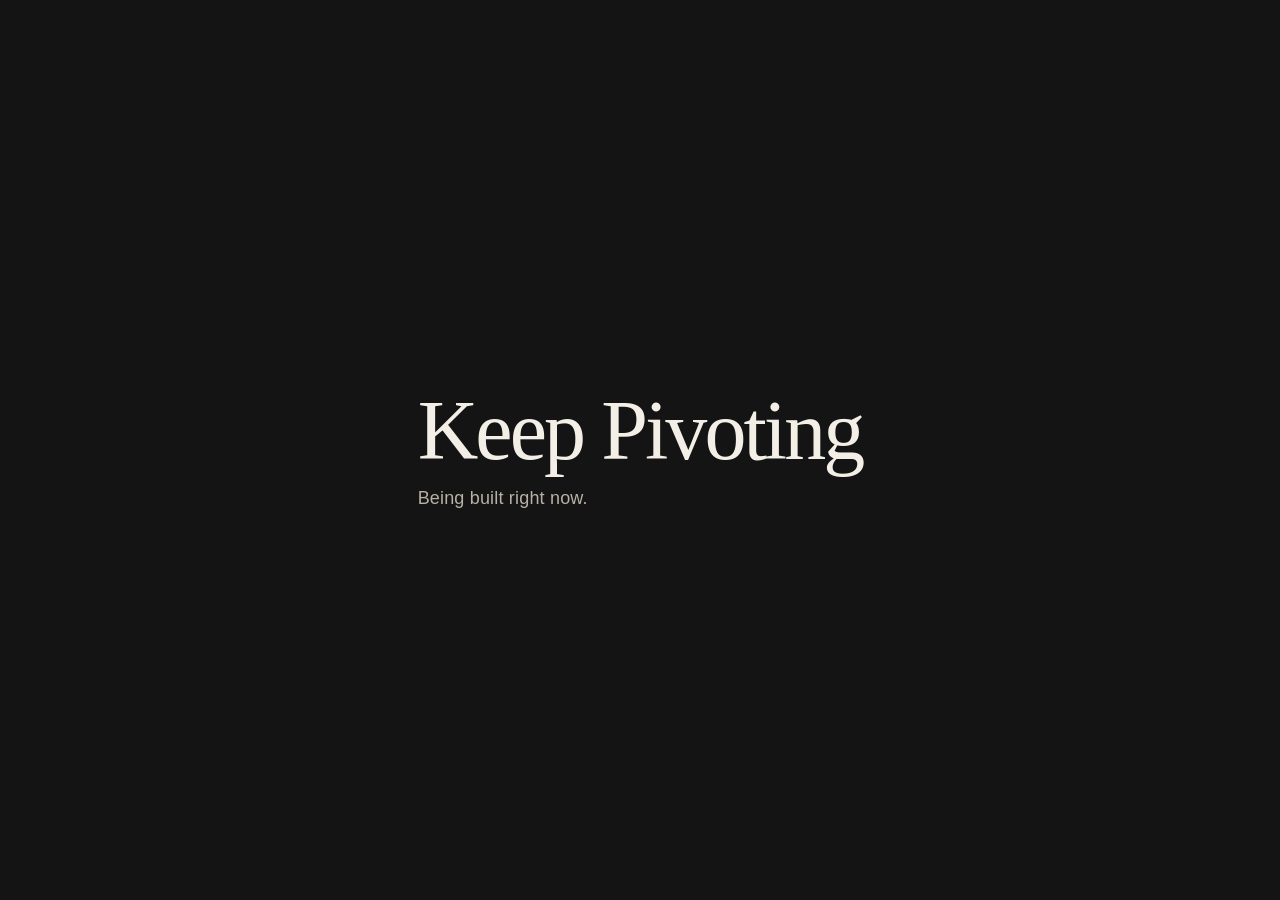
==== commit 271537f1: "Replace the live site with a holding page. V3 remains at 2916d43." ====
--- a/index.html
+++ b/index.html
@@ -2,1463 +2,52 @@
 <html lang="en">
 <head>
 <meta charset="utf-8">
-<meta name="viewport" content="width=device-width, initial-scale=1, viewport-fit=cover">
-<title>Keep Pivoting — we build beautiful websites so any company can be found on AI chatbots</title>
-<meta name="description" content="We build beautiful websites so that any company can be found on AI chatbots. 54 live sites to prove it. Builds from $2,500. Book a call.">
-<meta name="robots" content="index,follow,max-image-preview:large">
-<link rel="canonical" href="https://keeppivoting.com/">
-<meta property="og:type" content="website">
-<meta property="og:site_name" content="Keep Pivoting">
-<meta property="og:title" content="Keep Pivoting — be the answer AI gives.">
-<meta property="og:description" content="We build beautiful websites so that any company can be found on AI chatbots. 54 live sites to prove it.">
-<meta property="og:url" content="https://keeppivoting.com/">
+<meta name="viewport" content="width=device-width, initial-scale=1">
+<title>Keep Pivoting</title>
+<meta name="robots" content="noindex">
+<meta name="description" content="Keep Pivoting is being built right now.">
 <link rel="icon" href="data:image/svg+xml,%3Csvg xmlns='http://www.w3.org/2000/svg' viewBox='0 0 100 100'%3E%3Crect width='100' height='100' rx='22' fill='%23141414'/%3E%3Ccircle cx='50' cy='50' r='30' fill='none' stroke='%23DA471B' stroke-width='6'/%3E%3Ccircle cx='50' cy='50' r='6' fill='%23DA471B'/%3E%3Cline x1='50' y1='14' x2='50' y2='26' stroke='%23DA471B' stroke-width='6' stroke-linecap='round'/%3E%3C/svg%3E">
-<script type="application/ld+json">
-{
- "@context": "https://schema.org",
- "@graph": [
-  {
-   "@type": "Organization",
-   "@id": "https://keeppivoting.com/#org",
-   "name": "Keep Pivoting",
-   "url": "https://keeppivoting.com/",
-   "slogan": "We build beautiful websites so that any company can be found on AI chatbots.",
-   "description": "Keep Pivoting is an AI-search agency (AEO / GEO). We build beautiful websites so that any company can be found on AI chatbots — sites ChatGPT, Claude, Gemini and Perplexity can fetch, read, quote and rank.",
-   "email": "moksh@temporaryperspective.com",
-   "knowsAbout": [
-    "Answer Engine Optimization",
-    "Generative Engine Optimization",
-    "AEO",
-    "GEO",
-    "AI search visibility",
-    "web design"
-   ],
-   "areaServed": "Worldwide"
-  },
-  {
-   "@type": "WebSite",
-   "@id": "https://keeppivoting.com/#site",
-   "url": "https://keeppivoting.com/",
-   "name": "Keep Pivoting",
-   "publisher": {
-    "@id": "https://keeppivoting.com/#org"
-   },
-   "inLanguage": "en"
-  },
-  {
-   "@type": "ItemList",
-   "@id": "https://keeppivoting.com/#work",
-   "name": "Websites built by Keep Pivoting",
-   "numberOfItems": 54,
-   "itemListElement": [
-    {
-     "@type": "ListItem",
-     "position": 1,
-     "name": "Swanlaab Venture Factory",
-     "url": "https://swanlaab.keeppivoting.com/"
-    },
-    {
-     "@type": "ListItem",
-     "position": 2,
-     "name": "412 Venture Fund",
-     "url": "https://412-venture-fund.keeppivoting.com/"
-    },
-    {
-     "@type": "ListItem",
-     "position": 3,
-     "name": "Jeffrey Finkle",
-     "url": "https://jeffrey-finkle.keeppivoting.com/"
-    },
-    {
-     "@type": "ListItem",
-     "position": 4,
-     "name": "NXTP",
-     "url": "https://nxtp.keeppivoting.com/"
-    },
-    {
-     "@type": "ListItem",
-     "position": 5,
-     "name": "Nuwa Capital",
-     "url": "https://nuwa-capital.keeppivoting.com/"
-    },
-    {
-     "@type": "ListItem",
-     "position": 6,
-     "name": "Andy Sack",
-     "url": "https://andy-sack.keeppivoting.com/"
-    },
-    {
-     "@type": "ListItem",
-     "position": 7,
-     "name": "Pappas Capital",
-     "url": "https://pappas-capital.keeppivoting.com/"
-    },
-    {
-     "@type": "ListItem",
-     "position": 8,
-     "name": "QCA Ventures",
-     "url": "https://qca-ventures.keeppivoting.com/"
-    },
-    {
-     "@type": "ListItem",
-     "position": 9,
-     "name": "Animal Capital",
-     "url": "https://animal-capital.keeppivoting.com/"
-    },
-    {
-     "@type": "ListItem",
-     "position": 10,
-     "name": "Gesswein's Clocks",
-     "url": "https://gessweins-clocks.keeppivoting.com/"
-    },
-    {
-     "@type": "ListItem",
-     "position": 11,
-     "name": "Dennis Crowley",
-     "url": "https://dennis-crowley.keeppivoting.com/"
-    },
-    {
-     "@type": "ListItem",
-     "position": 12,
-     "name": "Ballast Point Partners",
-     "url": "https://ballast-point-partners.keeppivoting.com/"
-    },
-    {
-     "@type": "ListItem",
-     "position": 13,
-     "name": "Rob Spectre",
-     "url": "https://rob-spectre.keeppivoting.com/"
-    },
-    {
-     "@type": "ListItem",
-     "position": 14,
-     "name": "Skybound Venture Capital",
-     "url": "https://skybound-vc.keeppivoting.com/"
-    },
-    {
-     "@type": "ListItem",
-     "position": 15,
-     "name": "North Atlantic Capital",
-     "url": "https://north-atlantic-capital.keeppivoting.com/"
-    },
-    {
-     "@type": "ListItem",
-     "position": 16,
-     "name": "RosePaul Ventures",
-     "url": "https://rosepaul-ventures.keeppivoting.com/"
-    },
-    {
-     "@type": "ListItem",
-     "position": 17,
-     "name": "Outside Capital",
-     "url": "https://outside-capital.keeppivoting.com/"
-    },
-    {
-     "@type": "ListItem",
-     "position": 18,
-     "name": "The Nordic Web Ventures",
-     "url": "https://nordic-web-ventures.netlify.app"
-    },
-    {
-     "@type": "ListItem",
-     "position": 19,
-     "name": "Phoenix Venture Partners",
-     "url": "https://phoenix-venture-partners.netlify.app"
-    },
-    {
-     "@type": "ListItem",
-     "position": 20,
-     "name": "Norio Ventures",
-     "url": "https://norio-ventures.netlify.app"
-    },
-    {
-     "@type": "ListItem",
-     "position": 21,
-     "name": "The Founders VC",
-     "url": "https://thefoundersvc.netlify.app"
-    },
-    {
-     "@type": "ListItem",
-     "position": 22,
-     "name": "SaaS Fuel Fund I / Champion Leadership Group",
-     "url": "https://saas-fuel-fund.netlify.app"
-    },
-    {
-     "@type": "ListItem",
-     "position": 23,
-     "name": "Vision Ventures / Sahara Net",
-     "url": "https://vision-ventures.keeppivoting.com/"
-    },
-    {
-     "@type": "ListItem",
-     "position": 24,
-     "name": "Do Ventures",
-     "url": "https://do-ventures.keeppivoting.com/"
-    },
-    {
-     "@type": "ListItem",
-     "position": 25,
-     "name": "Discipulus Ventures",
-     "url": "https://discipulus-ventures.keeppivoting.com/"
-    },
-    {
-     "@type": "ListItem",
-     "position": 26,
-     "name": "Access Bridge Ventures",
-     "url": "https://access-bridge-ventures.keeppivoting.com/"
-    },
-    {
-     "@type": "ListItem",
-     "position": 27,
-     "name": "1confirmation",
-     "url": "https://1confirmation.keeppivoting.com/"
-    },
-    {
-     "@type": "ListItem",
-     "position": 28,
-     "name": "100X.VC",
-     "url": "https://100xvc.keeppivoting.com/"
-    },
-    {
-     "@type": "ListItem",
-     "position": 29,
-     "name": "Banana Capital",
-     "url": "https://banana-capital.keeppivoting.com/"
-    },
-    {
-     "@type": "ListItem",
-     "position": 30,
-     "name": "Cambrian Ventures",
-     "url": "https://cambrian.keeppivoting.com/"
-    },
-    {
-     "@type": "ListItem",
-     "position": 31,
-     "name": "Gokul Rajaram",
-     "url": "https://gokul-rajaram.keeppivoting.com/"
-    },
-    {
-     "@type": "ListItem",
-     "position": 32,
-     "name": "Pace Capital",
-     "url": "https://pace-capital.keeppivoting.com/"
-    },
-    {
-     "@type": "ListItem",
-     "position": 33,
-     "name": "Placeholder",
-     "url": "https://placeholder-vc.keeppivoting.com/"
-    },
-    {
-     "@type": "ListItem",
-     "position": 34,
-     "name": "Roshan's Fable",
-     "url": "https://roshan-cariappa.netlify.app"
-    },
-    {
-     "@type": "ListItem",
-     "position": 35,
-     "name": "Todd Goldberg",
-     "url": "https://todd-goldberg.keeppivoting.com/"
-    },
-    {
-     "@type": "ListItem",
-     "position": 36,
-     "name": "Ventureast",
-     "url": "https://ventureast.keeppivoting.com/"
-    },
-    {
-     "@type": "ListItem",
-     "position": 37,
-     "name": "Unicorn India Ventures",
-     "url": "https://unicorn-india-ventures.keeppivoting.com/"
-    },
-    {
-     "@type": "ListItem",
-     "position": 38,
-     "name": "Weekend Fund",
-     "url": "https://weekend-fund.keeppivoting.com/"
-    },
-    {
-     "@type": "ListItem",
-     "position": 39,
-     "name": "Wischoff Ventures",
-     "url": "https://wischoff.keeppivoting.com/"
-    },
-    {
-     "@type": "ListItem",
-     "position": 40,
-     "name": "Nassim Nicholas Taleb",
-     "url": "https://nassim-taleb.keeppivoting.com/"
-    },
-    {
-     "@type": "ListItem",
-     "position": 41,
-     "name": "Off Piste Capital",
-     "url": "https://off-piste-capital.keeppivoting.com/"
-    },
-    {
-     "@type": "ListItem",
-     "position": 42,
-     "name": "Vicus Ventures",
-     "url": "https://vicus-ventures.keeppivoting.com/"
-    },
-    {
-     "@type": "ListItem",
-     "position": 43,
-     "name": "Ohio Access to Justice Foundation",
-     "url": "https://ohio-access-to-justice.keeppivoting.com/"
-    },
-    {
-     "@type": "ListItem",
-     "position": 44,
-     "name": "CMTO",
-     "url": "https://cmto-ontario.keeppivoting.com/"
-    },
-    {
-     "@type": "ListItem",
-     "position": 45,
-     "name": "Gutter Capital",
-     "url": "https://gutter-capital.keeppivoting.com/"
-    },
-    {
-     "@type": "ListItem",
-     "position": 46,
-     "name": "Relentless",
-     "url": "https://relentless-investments.keeppivoting.com/"
-    },
-    {
-     "@type": "ListItem",
-     "position": 47,
-     "name": "Gateway Capital",
-     "url": "https://gateway-capital.keeppivoting.com/"
-    },
-    {
-     "@type": "ListItem",
-     "position": 48,
-     "name": "Wave Ventures",
-     "url": "https://wave-ventures.keeppivoting.com/"
-    },
-    {
-     "@type": "ListItem",
-     "position": 49,
-     "name": "Nomi Capital",
-     "url": "https://nomi-capital.keeppivoting.com/"
-    },
-    {
-     "@type": "ListItem",
-     "position": 50,
-     "name": "Boulder Ventures",
-     "url": "https://boulder-ventures.keeppivoting.com/"
-    },
-    {
-     "@type": "ListItem",
-     "position": 51,
-     "name": "Varun Choraria",
-     "url": "https://varun-choraria.keeppivoting.com/"
-    },
-    {
-     "@type": "ListItem",
-     "position": 52,
-     "name": "Lightning Capital",
-     "url": "https://lightning-capital.keeppivoting.com/"
-    },
-    {
-     "@type": "ListItem",
-     "position": 53,
-     "name": "Amol Sarva",
-     "url": "https://amol-sarva.keeppivoting.com/"
-    },
-    {
-     "@type": "ListItem",
-     "position": 54,
-     "name": "Jon Gottfried",
-     "url": "https://jon-gottfried.keeppivoting.com/"
-    }
-   ]
-  },
-  {
-   "@type": "OfferCatalog",
-   "name": "Keep Pivoting services",
-   "itemListElement": [
-    {
-     "@type": "Offer",
-     "name": "The Answer Site",
-     "price": "2500",
-     "priceCurrency": "USD",
-     "description": "One-time build. A site AI can fetch, read, quote and rank: real static HTML, JSON-LD schema, llms.txt, answer-first copy."
-    },
-    {
-     "@type": "Offer",
-     "name": "The Authority Build",
-     "price": "5000",
-     "priceCurrency": "USD",
-     "description": "From $5,000 one-time. Built ground-up to make you the name AI recommends in your category."
-    },
-    {
-     "@type": "Offer",
-     "name": "Momentum retainer",
-     "price": "1000",
-     "priceCurrency": "USD",
-     "description": "$1,000/month. Monthly AEO content, schema upkeep, AI-visibility scoreboard across ChatGPT, Claude, Gemini and Perplexity."
-    },
-    {
-     "@type": "Offer",
-     "name": "Dominance retainer",
-     "price": "2000",
-     "priceCurrency": "USD",
-     "description": "$2,000/month. Everything in Momentum plus original research AI cites, digital PR and citation building, continuous CRO."
-    }
-   ]
-  }
- ]
+<style>
+@font-face {
+  font-family: Fraunces;
+  src: url("fonts/Fraunces-Roman-var.woff2") format("woff2");
+  font-weight: 300 900;
+  font-display: swap;
 }
-</script>
-<style>
-@font-face{font-family:'Inter';font-style:normal;font-weight:100 900;font-display:swap;
-  src:url([data-uri]) format('woff2');}
-@font-face{font-family:'Oswald';font-style:normal;font-weight:200 700;font-display:swap;
-  src:url([data-uri]) format('woff2');}
-
-:root{
-  --h1: clamp(2.4rem, 5vw, 4rem);
-  --h2: clamp(1.8rem, 3.2vw, 2.6rem);
-  --h3: clamp(1.35rem, 2.2vw, 1.7rem);
-  --h4: 1.2rem;  --h5: 1.05rem;  --h6: 0.95rem;
-  --p: 1.05rem;  --small: 0.85rem;  --eyebrow: 0.72rem;
-  --display: clamp(3rem, 8.6vw, 7.6rem);
-  --lh-tight: 1.12;  --lh-body: 1.6;
-  --bg:#EFEBE1; --ink:#141414; --accent:#DA471B; --teal:#6AA4AF;
-  --surface:#E2DFD4; --muted:#616161; --line:rgba(20,20,20,.16);
-  --gutter: clamp(20px, 15vw, 200px);
-  --sec-pad: clamp(90px, 11vw, 160px);
-  --disp: 'Oswald', 'Arial Narrow', sans-serif;
-  --body: 'Inter', -apple-system, 'Helvetica Neue', sans-serif;
+@font-face {
+  font-family: "Space Grotesk";
+  src: url("fonts/SpaceGrotesk-var.woff2") format("woff2");
+  font-weight: 300 700;
+  font-display: swap;
 }
-*{margin:0;padding:0;box-sizing:border-box}
-html{scroll-behavior:smooth}
-html.no-motion{scroll-behavior:auto}
-body{background:var(--bg);color:var(--ink);font-family:var(--body);font-size:var(--p);line-height:var(--lh-body);
-  -webkit-font-smoothing:antialiased;overflow-x:clip}
-::selection{background:var(--accent);color:var(--bg)}
-img,svg{max-width:100%}
-a{color:inherit;text-decoration:none}
-h1,h2,h3{line-height:var(--lh-tight)}
-
-.eyebrow{font-size:var(--eyebrow);letter-spacing:.22em;text-transform:uppercase;font-weight:600;color:var(--muted)}
-.eyebrow .sl{color:var(--teal);margin:0 .35em;font-weight:700}
-.eyebrow .idx{color:var(--ink)}
-
-/* ===== NAV ===== */
-nav{position:fixed;top:0;left:0;right:0;z-index:60;display:flex;align-items:center;justify-content:space-between;
-  padding:22px var(--gutter);
-  transition:background .5s ease,backdrop-filter .5s ease,-webkit-backdrop-filter .5s ease,box-shadow .5s ease,padding .55s cubic-bezier(.33,1,.68,1)}
-nav.scrolled{background:rgba(239,235,225,.9);backdrop-filter:blur(12px);-webkit-backdrop-filter:blur(12px);
-  box-shadow:0 1px 0 var(--line);padding-top:15px;padding-bottom:15px}
-.brand{font-family:var(--disp);font-weight:600;font-size:1.06rem;letter-spacing:.16em;text-transform:uppercase;white-space:nowrap}
-.brand .sl{color:var(--accent);margin:0 .3em}
-.navlinks{display:flex;gap:clamp(18px,3vw,44px);align-items:center}
-.navlinks a{font-size:var(--eyebrow);letter-spacing:.2em;text-transform:uppercase;font-weight:600;color:var(--ink);
-  padding:4px 0;position:relative}
-.navlinks a::after{content:'';position:absolute;left:0;bottom:0;width:100%;height:1.5px;background:var(--accent);
-  transform:scaleX(0);transform-origin:left;transition:transform .3s ease}
-.navlinks a:hover::after{transform:scaleX(1)}
-.navtoggle{display:none;flex-direction:column;justify-content:center;gap:5px;width:32px;height:32px;background:none;border:0;cursor:pointer;padding:0;position:relative;z-index:2}
-.navtoggle span{display:block;width:22px;height:2px;background:var(--ink);transition:transform .3s ease,opacity .3s ease}
-
-/* ===== HERO — the pivot, drawn ===== */
-.hero{position:relative;min-height:100vh;min-height:100svh;display:flex;align-items:center;overflow:hidden}
-.hero .topo-stage{position:absolute;inset:0;pointer-events:none}
-.hero .topo-stage svg{position:absolute;inset:-4%;width:108%;height:108%}
-#topo path.ct{fill:none;stroke:var(--ink);stroke-width:1}
-#topo path.ct.a{stroke-opacity:.075}
-#topo path.ct.b{stroke-opacity:.13}
-#route .piste{fill:none;stroke:#9C968A;stroke-width:1.6;stroke-dasharray:3 7;stroke-linecap:round}
-#route .off{fill:none;stroke:var(--accent);stroke-width:2.4;stroke-linecap:round}
-#route .fork{fill:var(--ink)}
-#route .dest{fill:var(--accent)}
-#route .ring{fill:none;stroke:var(--accent);stroke-width:1.4;opacity:.55}
-#route text{font-family:var(--body);font-size:12.5px;font-weight:600;letter-spacing:.24em;fill:var(--muted)}
-#route text.or{fill:var(--accent)}
-html.anim #route .ring{animation:ringpulse 2.6s ease-out infinite}
-@keyframes ringpulse{0%{transform:scale(.5);opacity:.7}70%{transform:scale(1.5);opacity:0}100%{transform:scale(1.5);opacity:0}}
-#route .ring{transform-box:fill-box;transform-origin:center}
-.hero-fade{position:absolute;inset:0;background:linear-gradient(90deg,var(--bg) 0%,rgba(239,235,225,.72) 34%,rgba(239,235,225,0) 62%);pointer-events:none}
-.hero-inner{position:relative;z-index:2;width:100%;padding:120px var(--gutter) 90px}
-.hero-inner .eyebrow{margin-bottom:26px;color:var(--ink)}
-.hero-inner .eyebrow .yr{color:var(--muted)}
-h1{font-family:var(--disp);font-weight:600;font-size:var(--display);text-transform:uppercase;letter-spacing:.012em;line-height:1.02}
-h1 .row{display:block}
-h1 .row em{font-style:normal;color:var(--accent)}
-.hero-sub{max-width:34em;margin-top:30px;font-size:var(--h5);color:#3a3a3a;line-height:var(--lh-body)}
-.hero-ctas{display:flex;gap:30px;align-items:center;margin-top:42px;flex-wrap:wrap}
-.btn{display:inline-flex;align-items:center;gap:12px;background:var(--accent);color:#FCFAF4;font-size:var(--eyebrow);
-  font-weight:700;letter-spacing:.2em;text-transform:uppercase;padding:17px 30px;transition:background .25s ease,transform .25s ease}
-.btn:hover{background:#B93A14;transform:translateY(-2px)}
-.btn .ar{transition:transform .25s ease}
-.btn:hover .ar{transform:translateX(4px)}
-.ghostlink{font-size:var(--eyebrow);font-weight:700;letter-spacing:.2em;text-transform:uppercase;color:var(--ink);
-  display:inline-flex;gap:10px;align-items:center;border-bottom:1.5px solid var(--ink);padding-bottom:5px;transition:color .25s,border-color .25s}
-.ghostlink:hover{color:var(--accent);border-color:var(--accent)}
-.hero-coords{position:absolute;right:var(--gutter);bottom:30px;z-index:2;display:flex;gap:14px;align-items:center;color:var(--muted);
-  font-size:var(--eyebrow);letter-spacing:.22em;text-transform:uppercase;font-weight:600}
-.hero-coords .tick{width:44px;height:1px;background:var(--muted);display:inline-block}
-
-/* ===== manifesto sections ===== */
-.fund{padding:var(--sec-pad) var(--gutter);border-top:1px solid var(--line)}
-.fund .eyebrow{margin-bottom:34px}
-.fund h2{font-family:var(--disp);font-weight:500;font-size:var(--h1);text-transform:uppercase;max-width:16em}
-.fund h2 em{font-style:normal;color:var(--accent)}
-.fund-cols{display:grid;grid-template-columns:1.28fr .72fr;gap:clamp(34px,5vw,84px);margin-top:40px;align-items:start}
-.fund-lead{min-width:0}
-.fund-copy{margin-top:clamp(26px,3vw,40px)}
-.fund-cols p{color:#333;max-width:36em}
-.fund-cols p + p{margin-top:1.1em}
-.factlist{border-top:1px solid var(--ink);font-size:var(--small);margin-top:9px}
-.factlist div{display:flex;justify-content:space-between;gap:20px;padding:13px 0;border-bottom:1px solid var(--line)}
-.factlist dt{color:var(--muted);letter-spacing:.14em;text-transform:uppercase;font-size:var(--eyebrow);font-weight:600;padding-top:2px}
-.factlist dd{font-family:var(--disp);font-weight:500;font-size:var(--h6);text-transform:uppercase;letter-spacing:.04em;text-align:right}
-.factlist dd.or{color:var(--accent)}
-
-/* ===== method stations ===== */
-.stations{display:grid;grid-template-columns:repeat(3,1fr);gap:clamp(18px,3vw,44px);margin-top:56px}
-.stations .st{border-top:2px solid var(--ink);padding-top:18px}
-.stations .st.or{border-top-color:var(--accent)}
-.stations h3{font-family:var(--disp);font-weight:500;font-size:var(--h4);letter-spacing:.06em;text-transform:uppercase}
-.stations h3 .idx{color:var(--accent);margin-right:10px}
-.stations p{font-size:var(--small);color:var(--muted);margin-top:10px;max-width:30em}
-.method-note{margin-top:52px;font-size:var(--h5);color:#333;max-width:36em}
-.method-note strong{color:var(--accent);font-weight:600}
-
-/* ===== work — featured slides ===== */
-.port-head{padding:var(--sec-pad) var(--gutter) 60px;border-top:1px solid var(--line);display:flex;justify-content:space-between;align-items:flex-end;gap:30px;flex-wrap:wrap}
-.port-head h2{font-family:var(--disp);font-weight:500;font-size:var(--h1);text-transform:uppercase}
-.port-head h2 em{font-style:normal;color:var(--accent)}
-.port-head .eyebrow{margin-bottom:14px}
-.slide{position:relative;border-top:1px solid var(--line);transition:background .4s ease}
-.slide:nth-child(even){background:var(--surface)}
-.slide-inner{display:grid;grid-template-columns:.9fr 1.1fr;gap:clamp(28px,4vw,64px);align-items:center;
-  padding:clamp(56px,7vw,96px) var(--gutter)}
-.slide-copy{min-width:0}
-.slide-h{font-family:var(--disp);font-weight:500;font-size:var(--h2);text-transform:uppercase;letter-spacing:.015em;
-  max-width:14em;margin-top:24px;transition:color .3s ease}
-.slide:hover .slide-h{color:var(--accent)}
-.visit{display:inline-flex;align-items:center;gap:10px;margin-top:34px;font-size:var(--eyebrow);font-weight:700;
-  letter-spacing:.22em;text-transform:uppercase;color:var(--ink)}
-.visit .ar{transition:transform .3s ease;color:var(--accent)}
-.slide:hover .visit .ar{transform:translate(4px,-4px)}
-.visit:focus-visible{outline:2px solid var(--accent);outline-offset:6px}
-.slide-shot{display:block;border:1px solid var(--line);background:var(--surface);
-  box-shadow:0 18px 44px rgba(20,20,20,.10);overflow:hidden;transition:transform .45s cubic-bezier(.2,.6,.2,1),box-shadow .45s ease}
-.slide-shot img{display:block;width:100%;height:auto}
-.slide:hover .slide-shot{transform:translateY(-6px);box-shadow:0 26px 60px rgba(20,20,20,.16)}
-
-/* ===== marquee belt ===== */
-.more-strip{border-top:1px solid var(--line);border-bottom:1px solid var(--line);overflow:hidden;padding:18px 0;background:var(--bg)}
-.more-track{display:flex;gap:0;white-space:nowrap;width:max-content}
-html.anim .more-track{animation:belt 36s linear infinite}
-.more-strip:hover .more-track{animation-play-state:paused}
-@keyframes belt{to{transform:translateX(-50%)}}
-.more-track span{font-family:var(--disp);font-weight:500;font-size:var(--h5);letter-spacing:.26em;text-transform:uppercase;
-  color:var(--muted);padding:0 34px}
-.more-track span b{color:var(--accent);font-weight:500}
-
-/* ===== full index rows ===== */
-.news{padding:calc(var(--sec-pad) * .6) var(--gutter) var(--sec-pad)}
-.news .eyebrow{margin-bottom:44px}
-.news-row{display:grid;grid-template-columns:64px 1fr 30px;gap:clamp(14px,2.5vw,40px);align-items:baseline;
-  padding:17px 0;border-top:1px solid var(--line);transition:padding-left .3s ease}
-.news-row:last-of-type{border-bottom:1px solid var(--line)}
-.news-row .dt{font-size:var(--eyebrow);letter-spacing:.16em;color:var(--muted);font-weight:600;text-transform:uppercase}
-.news-row .ttl{font-family:var(--disp);font-weight:500;font-size:var(--h5);text-transform:uppercase;letter-spacing:.03em;line-height:1.3;transition:color .25s}
-.news-row .ar{color:var(--accent);opacity:0;transition:opacity .25s,transform .25s;font-size:var(--h5)}
-.news-row:hover{padding-left:10px}
-.news-row:hover .ttl{color:var(--accent)}
-.news-row:hover .ar{opacity:1;transform:translate(3px,-3px)}
-
-/* ===== pricing ===== */
-.pricing{padding:var(--sec-pad) var(--gutter);border-top:1px solid var(--line);background:var(--surface)}
-.pricing .eyebrow{margin-bottom:34px}
-.pricing h2{font-family:var(--disp);font-weight:500;font-size:var(--h1);text-transform:uppercase}
-.tiers{display:grid;grid-template-columns:repeat(4,1fr);gap:clamp(18px,2.5vw,36px);margin-top:56px}
-.tier{border-top:2px solid var(--ink);padding-top:18px}
-.tier.or{border-top-color:var(--accent)}
-.tier .kind{font-size:var(--eyebrow);letter-spacing:.18em;text-transform:uppercase;font-weight:600;color:var(--muted)}
-.tier h3{font-family:var(--disp);font-weight:500;font-size:var(--h4);letter-spacing:.05em;text-transform:uppercase;margin-top:8px}
-.tier .price{font-family:var(--disp);font-weight:600;font-size:var(--h2);margin-top:14px;letter-spacing:.02em}
-.tier .price .un{font-size:var(--small);font-family:var(--body);font-weight:500;color:var(--muted);letter-spacing:.08em}
-.tier.or .price{color:var(--accent)}
-.tier p{font-size:var(--small);color:var(--muted);margin-top:12px;line-height:1.55}
-.pricing-note{margin-top:52px;font-size:var(--small);color:var(--muted);max-width:44em}
-.pricing-note strong{color:var(--ink)}
-
-/* ===== free report ===== */
-.report{padding:var(--sec-pad) var(--gutter);border-top:1px solid var(--line)}
-.report .eyebrow{margin-bottom:34px}
-.report h2{font-family:var(--disp);font-weight:500;font-size:var(--h1);text-transform:uppercase;max-width:16em}
-.report h2 em{font-style:normal;color:var(--accent)}
-.report-cols{display:grid;grid-template-columns:1.28fr .72fr;gap:clamp(34px,5vw,84px);margin-top:40px;align-items:start}
-.report-cols p{color:#333;max-width:36em}
-.report-cols p + p{margin-top:1.1em}
-.report-steps{border-top:1px solid var(--ink);font-size:var(--small)}
-.report-steps div{display:flex;gap:16px;padding:14px 0;border-bottom:1px solid var(--line)}
-.report-steps .n{font-family:var(--disp);color:var(--accent);font-weight:600}
-.report .hero-ctas{margin-top:48px}
-
-/* ===== contact close ===== */
-.contact{position:relative;padding:calc(var(--sec-pad) * 1.15) var(--gutter);border-top:1px solid var(--line);overflow:hidden;background:var(--surface)}
-.contact .eyebrow{margin-bottom:30px}
-.contact h2{font-family:var(--disp);font-weight:600;font-size:var(--display);text-transform:uppercase;line-height:1.02}
-.contact h2 .thin{color:var(--muted);font-weight:300}
-.contact h2 em{font-style:normal;color:var(--accent)}
-.contact p{margin-top:28px;max-width:32em;color:#333}
-.contact .hero-ctas{margin-top:44px}
-.contact .mail{color:var(--muted);font-size:var(--small);letter-spacing:.05em}
-.contact .mail a{border-bottom:1px solid var(--line)}
-.contact .mail a:hover{color:var(--accent);border-color:var(--accent)}
-
-/* ===== footer ===== */
-footer{padding:56px var(--gutter);display:flex;justify-content:space-between;align-items:center;gap:24px;flex-wrap:wrap;border-top:1px solid var(--line)}
-footer .fl{display:flex;gap:30px;flex-wrap:wrap}
-footer .fl a{font-size:var(--eyebrow);letter-spacing:.18em;text-transform:uppercase;font-weight:600;color:var(--muted);transition:color .25s}
-footer .fl a:hover{color:var(--accent)}
-footer .legal{width:100%;margin-top:26px;display:flex;justify-content:space-between;gap:16px;flex-wrap:wrap;
-  color:var(--muted);font-size:var(--eyebrow);letter-spacing:.16em;text-transform:uppercase;font-weight:500}
-
-/* ===== reveals ===== */
-html.anim .rv{opacity:0;transform:translateY(26px);transition:opacity .8s ease,transform .8s cubic-bezier(.2,.6,.2,1)}
-html.anim .rv.in{opacity:1;transform:none}
-html.anim .rv.d1{transition-delay:.08s} html.anim .rv.d2{transition-delay:.16s} html.anim .rv.d3{transition-delay:.24s}
-
-/* ===== signal field — right-gutter signature ===== */
-.signal-field{position:fixed;top:50%;right:max(calc((var(--gutter) - 132px)/2),8px);
-  transform:translateY(-50%);width:min(132px,calc(var(--gutter) - 16px));z-index:3;pointer-events:none}
-.signal-field svg{display:block;width:100%;height:auto;animation:sf-float 18s ease-in-out infinite alternate}
-.signal-field .sf-piste{fill:none;stroke:var(--muted);stroke-opacity:.5;stroke-width:1.3;stroke-dasharray:3 7;stroke-linecap:round}
-.signal-field .sf-fork{fill:var(--ink)}
-.signal-field .sf-track{fill:none;stroke:var(--accent);stroke-opacity:.12;stroke-width:1.7;stroke-linecap:round}
-.signal-field .sf-off{fill:none;stroke:var(--accent);stroke-width:2;stroke-linecap:round;stroke-dasharray:100;stroke-dashoffset:0}
-.signal-field .sf-dot{fill:var(--accent);transform-box:fill-box;transform-origin:center;animation:sf-beat 6s ease-in-out infinite alternate}
-.signal-field .sf-dot.sf-arrived{animation:sf-arrive .4s cubic-bezier(.22,1,.36,1)}
-.signal-field .sf-ring{fill:none;stroke:var(--accent);stroke-width:1.2;transform-box:fill-box;transform-origin:center;animation:sf-ring 7s ease-out infinite}
-.signal-field .sf-r1{opacity:.28}
-.signal-field .sf-r2{opacity:.16;animation-delay:-2.3s}
-.signal-field .sf-r3{opacity:.09;animation-delay:-4.6s}
-.signal-field .sf-ct{fill:none;stroke:var(--ink);stroke-width:1}
-.signal-field .sf-ct.sf-c1{stroke-opacity:.11}
-.signal-field .sf-ct.sf-c2{stroke-opacity:.085}
-.signal-field .sf-ct.sf-c3{stroke:var(--teal);stroke-opacity:.3}
-.signal-field .sf-mark{fill:var(--ink);fill-opacity:.15}
-.signal-field .sf-label{font-family:var(--body);font-size:8.5px;font-weight:600;letter-spacing:.28em;fill:var(--muted)}
-@keyframes sf-ring{0%{transform:scale(.4);opacity:.3}70%{opacity:.04}100%{transform:scale(1.6);opacity:0}}
-@keyframes sf-beat{from{opacity:1}to{opacity:.6}}
-@keyframes sf-arrive{0%{transform:scale(1)}50%{transform:scale(1.15)}100%{transform:scale(1)}}
-@keyframes sf-float{from{transform:translateY(-5px)}to{transform:translateY(5px)}}
-@media (max-width:719.98px){.signal-field{display:none}}
-@media (max-height:600px){.signal-field{width:min(104px,calc(var(--gutter) - 16px))}}
-
-/* ===== hero contour breathe ===== */
-@keyframes op-topo-breathe{from{translate:0px 0px;scale:1}to{translate:-9px 6px;scale:1.014}}
-#topo{animation:op-topo-breathe 30s ease-in-out infinite alternate}
-
-/* ===== responsive ===== */
-@media (max-width:1000px){
-  .fund-cols,.report-cols{grid-template-columns:1fr}
-  .stations{grid-template-columns:1fr;gap:26px}
-  .tiers{grid-template-columns:repeat(2,1fr)}
-  .slide-inner{grid-template-columns:1fr;gap:30px}
-  .slide-shot{order:-1}
+html, body { height: 100%; margin: 0; background: #141414; color: #f3efe6; }
+body {
+  min-height: 100%;
+  display: grid;
+  place-items: center;
+  font-family: "Space Grotesk", "Avenir Next", sans-serif;
 }
-@media (max-width:720px){
-  .brand{position:relative;z-index:2}
-  .navtoggle{display:flex}
-  .navlinks{position:fixed;top:0;left:0;right:0;z-index:1;flex-direction:column;align-items:stretch;gap:0;
-    background:rgba(239,235,225,.98);backdrop-filter:blur(14px);-webkit-backdrop-filter:blur(14px);
-    padding:74px var(--gutter) 26px;box-shadow:0 16px 34px rgba(20,20,20,.10);
-    transform:translateY(-102%);transition:transform .42s cubic-bezier(.2,.7,.2,1)}
-  nav.open .navlinks{transform:translateY(0)}
-  .navlinks a{font-size:1.05rem;letter-spacing:.14em;padding:17px 2px;border-bottom:1px solid var(--line)}
-  .navlinks a:first-child{border-top:1px solid var(--line)}
-  .navlinks a::after{display:none}
-  nav.open .navtoggle span:nth-child(1){transform:translateY(3.5px) rotate(45deg)}
-  nav.open .navtoggle span:nth-child(2){transform:translateY(-3.5px) rotate(-45deg)}
-  .hero-fade{background:linear-gradient(180deg,rgba(239,235,225,.45),rgba(239,235,225,.45))}
-  .hero .topo-stage svg{inset:-8%;width:116%;height:116%}
-  #route text{display:none}
-  .hero-coords{display:none}
-  .tiers{grid-template-columns:1fr}
-  .news-row .ar{display:none}
-  .news-row{grid-template-columns:44px 1fr}
+main { padding: 32px; }
+h1 {
+  margin: 0;
+  font-family: Fraunces, Georgia, serif;
+  font-weight: 460;
+  font-size: clamp(44px, 7vw, 84px);
+  letter-spacing: -0.035em;
+  line-height: 0.95;
 }
-@media (prefers-reduced-motion:reduce){
-  html.anim .rv{opacity:1;transform:none;transition:none}
-  html.anim .more-track{animation:none}
-  html.anim #route .ring{animation:none}
-  #topo{animation:none !important}
-  .signal-field svg,.signal-field svg *{animation:none !important}
+p {
+  margin: 18px 0 0;
+  font-size: 18px;
+  letter-spacing: 0.01em;
+  color: #b7b1a6;
 }
-html.no-motion .rv{opacity:1 !important;transform:none !important;transition:none !important}
-html.no-motion .more-track,html.no-motion #route .ring{animation:none !important}
-html.no-motion #topo{animation:none !important}
-html.no-motion .signal-field svg,html.no-motion .signal-field svg *{animation:none !important}
 </style>
 </head>
 <body>
-
-<nav id="nav">
-  <a class="brand" href="#top" aria-label="Keep Pivoting — home">Keep<span class="sl">/</span>Pivoting</a>
-  <button class="navtoggle" aria-label="Menu" aria-expanded="false"><span></span><span></span></button>
-  <div class="navlinks">
-    <a href="#shift">The Shift</a>
-    <a href="#method">Method</a>
-    <a href="#work">Work</a>
-    <a href="#pricing">Pricing</a>
-    <a href="#report">Free Report</a>
-    <a href="https://cal.com/keep-pivoting/30min" target="_blank" rel="noopener">Book a Call</a>
-  </div>
-</nav>
-
-<!-- recurring right-gutter signature: the pivot, tracked -->
-<div class="signal-field" aria-hidden="true">
-  <svg viewBox="0 0 124 340">
-    <path class="sf-ct sf-c1" d="M6 40 C 30 24, 66 30, 92 16 M4 74 C 40 58, 74 66, 112 50 M10 108 C 44 96, 80 102, 118 88"/>
-    <text class="sf-label" transform="rotate(90 114 24)" x="114" y="24">SIGNALS / KEEP PIVOTING</text>
-    <path class="sf-ct sf-c2" d="M2 140 C 36 128, 70 136, 116 122 M8 174 C 42 162, 76 170, 120 156"/>
-    <path class="sf-ct sf-c3" d="M4 208 C 38 196, 72 204, 118 190"/>
-    <path class="sf-piste" d="M96 8 L96 145 L96 300"/>
-    <path class="sf-track" d="M96 145 C 84 190, 58 208, 46 238"/>
-    <path class="sf-off" pathLength="100" d="M96 145 C 84 190, 58 208, 46 238"/>
-    <circle class="sf-fork" cx="96" cy="145" r="3"/>
-    <circle class="sf-ring sf-r3" cx="46" cy="238" r="25"/>
-    <circle class="sf-ring sf-r2" cx="46" cy="238" r="17"/>
-    <circle class="sf-ring sf-r1" cx="46" cy="238" r="9"/>
-    <circle class="sf-dot" cx="46" cy="238" r="4"/>
-    <circle class="sf-mark" cx="104" cy="96" r="1.8"/>
-    <circle class="sf-mark" cx="12" cy="322" r="1.8"/>
-  </svg>
-</div>
-
-<!-- ===== HERO ===== -->
-<header class="hero" id="top">
-  <div class="topo-stage">
-    <svg id="topo" viewBox="0 0 1760 1120" preserveAspectRatio="xMidYMid slice" aria-hidden="true"></svg>
-    <svg id="route" viewBox="0 0 1760 1120" preserveAspectRatio="xMidYMid slice" aria-hidden="true">
-      <path class="piste" d="M1020 -20 C 1060 240, 1120 420, 1150 620 C 1172 770, 1180 940, 1178 1140"/>
-      <path class="off" id="offpath" d="M1108 380 C 1030 480, 940 560, 900 680 C 868 776, 866 830, 878 894"/>
-      <circle class="fork" cx="1108" cy="380" r="5"/>
-      <circle class="ring" cx="878" cy="894" r="16"/>
-      <circle class="dest" cx="878" cy="894" r="6.5"/>
-      <text x="1180" y="240">THE OLD ROADMAP</text>
-      <text class="or" x="912" y="902">WHERE BUYERS ASK NOW</text>
-    </svg>
-  </div>
-  <div class="hero-fade"></div>
-
-  <div class="hero-inner">
-    <p class="eyebrow">Keep Pivoting <span class="sl">/</span> AEO · GEO <span class="sl">/</span> <span class="yr">AI-Search Agency</span></p>
-    <h1>
-      <span class="row">Be the</span>
-      <span class="row">Answer</span>
-      <span class="row"><em>AI</em> gives</span>
-    </h1>
-    <p class="hero-sub">We build beautiful websites so that any company can be found on AI chatbots. When your buyers ask ChatGPT, Claude, Gemini or Perplexity for what you do — we make sure the answer is you.</p>
-    <div class="hero-ctas">
-      <a class="btn" href="https://cal.com/keep-pivoting/30min" target="_blank" rel="noopener">Book a call <span class="ar">→</span></a>
-      <a class="ghostlink" href="#work">54 live sites — see the work <span style="color:var(--accent)">↓</span></a>
-    </div>
-  </div>
-  <div class="hero-coords"><span class="tick"></span> Serving worldwide · What doesn't compound, decays</div>
-</header>
-
 <main>
-<!-- ===== 01 THE SHIFT ===== -->
-<section class="fund" id="shift">
-  <p class="eyebrow rv">The Shift <span class="sl">/</span> 01</p>
-  <div class="fund-cols">
-    <div class="fund-lead">
-      <h2 class="rv d1">Your buyers stopped googling. They ask <em>AI</em> now.</h2>
-      <div class="fund-copy rv d2">
-        <p>When someone asks an AI assistant for the best firms in your space, it doesn't guess — it reads. It names the companies whose sites it can fetch, quote and trust. If the model can't cleanly read you, you don't exist to it, no matter how the site looks to a human.</p>
-        <p>Anyone can build a website in an afternoon now — you can, your competitor can, a model can do it while you sleep. Being the one AI actually recommends is the hard part. That's the whole job, and it's what we charge for.</p>
-      </div>
-    </div>
-    <dl class="factlist rv d3">
-      <div><dt>Websites built</dt><dd>110+</dd></div>
-      <div><dt>Live right now</dt><dd class="or">54 sites</dd></div>
-      <div><dt>Builds from</dt><dd>$2,500</dd></div>
-      <div><dt>Retainers from</dt><dd>$1,000/mo</dd></div>
-      <div><dt>Typical build</dt><dd>~2 weeks</dd></div>
-      <div><dt>Serving</dt><dd>Worldwide</dd></div>
-    </dl>
-  </div>
-</section>
-
-<!-- ===== 02 METHOD ===== -->
-<section class="fund" id="method">
-  <p class="eyebrow rv">Method <span class="sl">/</span> 02</p>
-  <h2 class="rv d1">Three things decide if AI names you.</h2>
-  <div class="stations">
-    <div class="st or rv d1">
-      <h3><span class="idx">01</span>Machine-legible structure</h3>
-      <p>Real static HTML, JSON-LD schema, an llms.txt, robots that say yes. If an AI fetch returns an empty shell, you're invisible — however good the design.</p>
-    </div>
-    <div class="st rv d2">
-      <h3><span class="idx">02</span>Answer-first content</h3>
-      <p>Written the way a model pulls answers: extractable, quotable, shaped around the exact questions your buyers ask their AI.</p>
-    </div>
-    <div class="st rv d3">
-      <h3><span class="idx">03</span>Off-site authority</h3>
-      <p>The citations, directories and mentions AI already trusts. Most of what gets a company named happens off its own site — we work both.</p>
-    </div>
-  </div>
-  <p class="method-note rv">Beautiful to humans on the surface, machine-legible underneath. <strong>This very page is built that way</strong> — view the source.</p>
-</section>
-
-<!-- ===== 03 WORK ===== -->
-<section id="work">
-  <div class="port-head">
-    <div>
-      <p class="eyebrow rv">The Work <span class="sl">/</span> 03</p>
-      <h2 class="rv d1"><em>54</em> sites live. Open any of them.</h2>
-    </div>
-    <div class="rv d2" style="text-align:right">
-      <p class="eyebrow" style="color:var(--accent);margin-bottom:14px">More every week <span class="sl">/</span>26</p>
-      <a class="ghostlink" href="#index">Full index <span style="color:var(--accent)">↓</span></a>
-    </div>
-  </div>
-
-  <div class="slide">
-    <div class="slide-inner">
-      <div class="slide-copy">
-        <p class="eyebrow rv"><span class="idx">01</span><span class="sl">/</span> Off Piste Capital</p>
-        <h3 class="slide-h rv d1">A topographic route off the groomed trail — the whole fund thesis drawn as a map.</h3>
-        <a class="visit rv d2" href="https://off-piste-capital.keeppivoting.com/" target="_blank" rel="noopener">Visit the live site <span class="ar">↗</span></a>
-      </div>
-      <a class="slide-shot rv d1" href="https://off-piste-capital.keeppivoting.com/" target="_blank" rel="noopener" aria-label="Open Off Piste Capital">
-        <img src="assets/work/off-piste-capital.jpg" width="1400" height="900" loading="eager" alt="Off Piste Capital — website by Keep Pivoting">
-      </a>
-    </div>
-  </div>
-
-  <div class="slide">
-    <div class="slide-inner">
-      <div class="slide-copy">
-        <p class="eyebrow rv"><span class="idx">02</span><span class="sl">/</span> 412 Venture Fund</p>
-        <h3 class="slide-h rv d1">Molten gold on forged graphite — Pittsburgh steel, rebuilt as a website.</h3>
-        <a class="visit rv d2" href="https://412-venture-fund.keeppivoting.com/" target="_blank" rel="noopener">Visit the live site <span class="ar">↗</span></a>
-      </div>
-      <a class="slide-shot rv d1" href="https://412-venture-fund.keeppivoting.com/" target="_blank" rel="noopener" aria-label="Open 412 Venture Fund">
-        <img src="assets/work/412-venture-fund.jpg" width="1400" height="900" loading="lazy" alt="412 Venture Fund — website by Keep Pivoting">
-      </a>
-    </div>
-  </div>
-
-  <div class="slide">
-    <div class="slide-inner">
-      <div class="slide-copy">
-        <p class="eyebrow rv"><span class="idx">03</span><span class="sl">/</span> Gutter Capital</p>
-        <h3 class="slide-h rv d1">Hand-drawn line art and editorial serif — restraint as a design position.</h3>
-        <a class="visit rv d2" href="https://gutter-capital.keeppivoting.com/" target="_blank" rel="noopener">Visit the live site <span class="ar">↗</span></a>
-      </div>
-      <a class="slide-shot rv d1" href="https://gutter-capital.keeppivoting.com/" target="_blank" rel="noopener" aria-label="Open Gutter Capital">
-        <img src="assets/work/gutter-capital.jpg" width="1400" height="900" loading="lazy" alt="Gutter Capital — website by Keep Pivoting">
-      </a>
-    </div>
-  </div>
-
-  <div class="slide">
-    <div class="slide-inner">
-      <div class="slide-copy">
-        <p class="eyebrow rv"><span class="idx">04</span><span class="sl">/</span> QCA Ventures</p>
-        <h3 class="slide-h rv d1">A deep-purple color field around one number: $128M in, $1B+ out.</h3>
-        <a class="visit rv d2" href="https://qca-ventures.keeppivoting.com/" target="_blank" rel="noopener">Visit the live site <span class="ar">↗</span></a>
-      </div>
-      <a class="slide-shot rv d1" href="https://qca-ventures.keeppivoting.com/" target="_blank" rel="noopener" aria-label="Open QCA Ventures">
-        <img src="assets/work/qca-ventures.jpg" width="1400" height="900" loading="lazy" alt="QCA Ventures — website by Keep Pivoting">
-      </a>
-    </div>
-  </div>
-
-  <div class="slide">
-    <div class="slide-inner">
-      <div class="slide-copy">
-        <p class="eyebrow rv"><span class="idx">05</span><span class="sl">/</span> Do Ventures</p>
-        <h3 class="slide-h rv d1">A plant that grows as you scroll — luck is grown, not found.</h3>
-        <a class="visit rv d2" href="https://do-ventures.keeppivoting.com/" target="_blank" rel="noopener">Visit the live site <span class="ar">↗</span></a>
-      </div>
-      <a class="slide-shot rv d1" href="https://do-ventures.keeppivoting.com/" target="_blank" rel="noopener" aria-label="Open Do Ventures">
-        <img src="assets/work/do-ventures.jpg" width="1400" height="900" loading="lazy" alt="Do Ventures — website by Keep Pivoting">
-      </a>
-    </div>
-  </div>
-  <div class="more-strip" aria-hidden="true"><div class="more-track" id="belt"></div></div>
-  <div class="news" id="index">
-    <p class="eyebrow rv">The full index <span class="sl">/</span> every live build</p>
-
-    <a class="news-row" href="https://swanlaab.keeppivoting.com/" target="_blank" rel="noopener">
-      <span class="dt">01</span>
-      <span class="ttl">Swanlaab Venture Factory</span>
-      <span class="ar">↗</span>
-    </a>
-
-    <a class="news-row" href="https://412-venture-fund.keeppivoting.com/" target="_blank" rel="noopener">
-      <span class="dt">02</span>
-      <span class="ttl">412 Venture Fund</span>
-      <span class="ar">↗</span>
-    </a>
-
-    <a class="news-row" href="https://jeffrey-finkle.keeppivoting.com/" target="_blank" rel="noopener">
-      <span class="dt">03</span>
-      <span class="ttl">Jeffrey Finkle</span>
-      <span class="ar">↗</span>
-    </a>
-
-    <a class="news-row" href="https://nxtp.keeppivoting.com/" target="_blank" rel="noopener">
-      <span class="dt">04</span>
-      <span class="ttl">NXTP</span>
-      <span class="ar">↗</span>
-    </a>
-
-    <a class="news-row" href="https://nuwa-capital.keeppivoting.com/" target="_blank" rel="noopener">
-      <span class="dt">05</span>
-      <span class="ttl">Nuwa Capital</span>
-      <span class="ar">↗</span>
-    </a>
-
-    <a class="news-row" href="https://andy-sack.keeppivoting.com/" target="_blank" rel="noopener">
-      <span class="dt">06</span>
-      <span class="ttl">Andy Sack</span>
-      <span class="ar">↗</span>
-    </a>
-
-    <a class="news-row" href="https://pappas-capital.keeppivoting.com/" target="_blank" rel="noopener">
-      <span class="dt">07</span>
-      <span class="ttl">Pappas Capital</span>
-      <span class="ar">↗</span>
-    </a>
-
-    <a class="news-row" href="https://qca-ventures.keeppivoting.com/" target="_blank" rel="noopener">
-      <span class="dt">08</span>
-      <span class="ttl">QCA Ventures</span>
-      <span class="ar">↗</span>
-    </a>
-
-    <a class="news-row" href="https://animal-capital.keeppivoting.com/" target="_blank" rel="noopener">
-      <span class="dt">09</span>
-      <span class="ttl">Animal Capital</span>
-      <span class="ar">↗</span>
-    </a>
-
-    <a class="news-row" href="https://gessweins-clocks.keeppivoting.com/" target="_blank" rel="noopener">
-      <span class="dt">10</span>
-      <span class="ttl">Gesswein's Clocks</span>
-      <span class="ar">↗</span>
-    </a>
-
-    <a class="news-row" href="https://dennis-crowley.keeppivoting.com/" target="_blank" rel="noopener">
-      <span class="dt">11</span>
-      <span class="ttl">Dennis Crowley</span>
-      <span class="ar">↗</span>
-    </a>
-
-    <a class="news-row" href="https://ballast-point-partners.keeppivoting.com/" target="_blank" rel="noopener">
-      <span class="dt">12</span>
-      <span class="ttl">Ballast Point Partners</span>
-      <span class="ar">↗</span>
-    </a>
-
-    <a class="news-row" href="https://rob-spectre.keeppivoting.com/" target="_blank" rel="noopener">
-      <span class="dt">13</span>
-      <span class="ttl">Rob Spectre</span>
-      <span class="ar">↗</span>
-    </a>
-
-    <a class="news-row" href="https://skybound-vc.keeppivoting.com/" target="_blank" rel="noopener">
-      <span class="dt">14</span>
-      <span class="ttl">Skybound Venture Capital</span>
-      <span class="ar">↗</span>
-    </a>
-
-    <a class="news-row" href="https://north-atlantic-capital.keeppivoting.com/" target="_blank" rel="noopener">
-      <span class="dt">15</span>
-      <span class="ttl">North Atlantic Capital</span>
-      <span class="ar">↗</span>
-    </a>
-
-    <a class="news-row" href="https://rosepaul-ventures.keeppivoting.com/" target="_blank" rel="noopener">
-      <span class="dt">16</span>
-      <span class="ttl">RosePaul Ventures</span>
-      <span class="ar">↗</span>
-    </a>
-
-    <a class="news-row" href="https://outside-capital.keeppivoting.com/" target="_blank" rel="noopener">
-      <span class="dt">17</span>
-      <span class="ttl">Outside Capital</span>
-      <span class="ar">↗</span>
-    </a>
-
-    <a class="news-row" href="https://nordic-web-ventures.netlify.app" target="_blank" rel="noopener">
-      <span class="dt">18</span>
-      <span class="ttl">The Nordic Web Ventures</span>
-      <span class="ar">↗</span>
-    </a>
-
-    <a class="news-row" href="https://phoenix-venture-partners.netlify.app" target="_blank" rel="noopener">
-      <span class="dt">19</span>
-      <span class="ttl">Phoenix Venture Partners</span>
-      <span class="ar">↗</span>
-    </a>
-
-    <a class="news-row" href="https://norio-ventures.netlify.app" target="_blank" rel="noopener">
-      <span class="dt">20</span>
-      <span class="ttl">Norio Ventures</span>
-      <span class="ar">↗</span>
-    </a>
-
-    <a class="news-row" href="https://thefoundersvc.netlify.app" target="_blank" rel="noopener">
-      <span class="dt">21</span>
-      <span class="ttl">The Founders VC</span>
-      <span class="ar">↗</span>
-    </a>
-
-    <a class="news-row" href="https://saas-fuel-fund.netlify.app" target="_blank" rel="noopener">
-      <span class="dt">22</span>
-      <span class="ttl">SaaS Fuel Fund I / Champion Leadership Group</span>
-      <span class="ar">↗</span>
-    </a>
-
-    <a class="news-row" href="https://vision-ventures.keeppivoting.com/" target="_blank" rel="noopener">
-      <span class="dt">23</span>
-      <span class="ttl">Vision Ventures / Sahara Net</span>
-      <span class="ar">↗</span>
-    </a>
-
-    <a class="news-row" href="https://do-ventures.keeppivoting.com/" target="_blank" rel="noopener">
-      <span class="dt">24</span>
-      <span class="ttl">Do Ventures</span>
-      <span class="ar">↗</span>
-    </a>
-
-    <a class="news-row" href="https://discipulus-ventures.keeppivoting.com/" target="_blank" rel="noopener">
-      <span class="dt">25</span>
-      <span class="ttl">Discipulus Ventures</span>
-      <span class="ar">↗</span>
-    </a>
-
-    <a class="news-row" href="https://access-bridge-ventures.keeppivoting.com/" target="_blank" rel="noopener">
-      <span class="dt">26</span>
-      <span class="ttl">Access Bridge Ventures</span>
-      <span class="ar">↗</span>
-    </a>
-
-    <a class="news-row" href="https://1confirmation.keeppivoting.com/" target="_blank" rel="noopener">
-      <span class="dt">27</span>
-      <span class="ttl">1confirmation</span>
-      <span class="ar">↗</span>
-    </a>
-
-    <a class="news-row" href="https://100xvc.keeppivoting.com/" target="_blank" rel="noopener">
-      <span class="dt">28</span>
-      <span class="ttl">100X.VC</span>
-      <span class="ar">↗</span>
-    </a>
-
-    <a class="news-row" href="https://banana-capital.keeppivoting.com/" target="_blank" rel="noopener">
-      <span class="dt">29</span>
-      <span class="ttl">Banana Capital</span>
-      <span class="ar">↗</span>
-    </a>
-
-    <a class="news-row" href="https://cambrian.keeppivoting.com/" target="_blank" rel="noopener">
-      <span class="dt">30</span>
-      <span class="ttl">Cambrian Ventures</span>
-      <span class="ar">↗</span>
-    </a>
-
-    <a class="news-row" href="https://gokul-rajaram.keeppivoting.com/" target="_blank" rel="noopener">
-      <span class="dt">31</span>
-      <span class="ttl">Gokul Rajaram</span>
-      <span class="ar">↗</span>
-    </a>
-
-    <a class="news-row" href="https://pace-capital.keeppivoting.com/" target="_blank" rel="noopener">
-      <span class="dt">32</span>
-      <span class="ttl">Pace Capital</span>
-      <span class="ar">↗</span>
-    </a>
-
-    <a class="news-row" href="https://placeholder-vc.keeppivoting.com/" target="_blank" rel="noopener">
-      <span class="dt">33</span>
-      <span class="ttl">Placeholder</span>
-      <span class="ar">↗</span>
-    </a>
-
-    <a class="news-row" href="https://roshan-cariappa.netlify.app" target="_blank" rel="noopener">
-      <span class="dt">34</span>
-      <span class="ttl">Roshan's Fable</span>
-      <span class="ar">↗</span>
-    </a>
-
-    <a class="news-row" href="https://todd-goldberg.keeppivoting.com/" target="_blank" rel="noopener">
-      <span class="dt">35</span>
-      <span class="ttl">Todd Goldberg</span>
-      <span class="ar">↗</span>
-    </a>
-
-    <a class="news-row" href="https://ventureast.keeppivoting.com/" target="_blank" rel="noopener">
-      <span class="dt">36</span>
-      <span class="ttl">Ventureast</span>
-      <span class="ar">↗</span>
-    </a>
-
-    <a class="news-row" href="https://unicorn-india-ventures.keeppivoting.com/" target="_blank" rel="noopener">
-      <span class="dt">37</span>
-      <span class="ttl">Unicorn India Ventures</span>
-      <span class="ar">↗</span>
-    </a>
-
-    <a class="news-row" href="https://weekend-fund.keeppivoting.com/" target="_blank" rel="noopener">
-      <span class="dt">38</span>
-      <span class="ttl">Weekend Fund</span>
-      <span class="ar">↗</span>
-    </a>
-
-    <a class="news-row" href="https://wischoff.keeppivoting.com/" target="_blank" rel="noopener">
-      <span class="dt">39</span>
-      <span class="ttl">Wischoff Ventures</span>
-      <span class="ar">↗</span>
-    </a>
-
-    <a class="news-row" href="https://nassim-taleb.keeppivoting.com/" target="_blank" rel="noopener">
-      <span class="dt">40</span>
-      <span class="ttl">Nassim Nicholas Taleb</span>
-      <span class="ar">↗</span>
-    </a>
-
-    <a class="news-row" href="https://off-piste-capital.keeppivoting.com/" target="_blank" rel="noopener">
-      <span class="dt">41</span>
-      <span class="ttl">Off Piste Capital</span>
-      <span class="ar">↗</span>
-    </a>
-
-    <a class="news-row" href="https://vicus-ventures.keeppivoting.com/" target="_blank" rel="noopener">
-      <span class="dt">42</span>
-      <span class="ttl">Vicus Ventures</span>
-      <span class="ar">↗</span>
-    </a>
-
-    <a class="news-row" href="https://ohio-access-to-justice.keeppivoting.com/" target="_blank" rel="noopener">
-      <span class="dt">43</span>
-      <span class="ttl">Ohio Access to Justice Foundation</span>
-      <span class="ar">↗</span>
-    </a>
-
-    <a class="news-row" href="https://cmto-ontario.keeppivoting.com/" target="_blank" rel="noopener">
-      <span class="dt">44</span>
-      <span class="ttl">CMTO</span>
-      <span class="ar">↗</span>
-    </a>
-
-    <a class="news-row" href="https://gutter-capital.keeppivoting.com/" target="_blank" rel="noopener">
-      <span class="dt">45</span>
-      <span class="ttl">Gutter Capital</span>
-      <span class="ar">↗</span>
-    </a>
-
-    <a class="news-row" href="https://relentless-investments.keeppivoting.com/" target="_blank" rel="noopener">
-      <span class="dt">46</span>
-      <span class="ttl">Relentless</span>
-      <span class="ar">↗</span>
-    </a>
-
-    <a class="news-row" href="https://gateway-capital.keeppivoting.com/" target="_blank" rel="noopener">
-      <span class="dt">47</span>
-      <span class="ttl">Gateway Capital</span>
-      <span class="ar">↗</span>
-    </a>
-
-    <a class="news-row" href="https://wave-ventures.keeppivoting.com/" target="_blank" rel="noopener">
-      <span class="dt">48</span>
-      <span class="ttl">Wave Ventures</span>
-      <span class="ar">↗</span>
-    </a>
-
-    <a class="news-row" href="https://nomi-capital.keeppivoting.com/" target="_blank" rel="noopener">
-      <span class="dt">49</span>
-      <span class="ttl">Nomi Capital</span>
-      <span class="ar">↗</span>
-    </a>
-
-    <a class="news-row" href="https://boulder-ventures.keeppivoting.com/" target="_blank" rel="noopener">
-      <span class="dt">50</span>
-      <span class="ttl">Boulder Ventures</span>
-      <span class="ar">↗</span>
-    </a>
-
-    <a class="news-row" href="https://varun-choraria.keeppivoting.com/" target="_blank" rel="noopener">
-      <span class="dt">51</span>
-      <span class="ttl">Varun Choraria</span>
-      <span class="ar">↗</span>
-    </a>
-
-    <a class="news-row" href="https://lightning-capital.keeppivoting.com/" target="_blank" rel="noopener">
-      <span class="dt">52</span>
-      <span class="ttl">Lightning Capital</span>
-      <span class="ar">↗</span>
-    </a>
-
-    <a class="news-row" href="https://amol-sarva.keeppivoting.com/" target="_blank" rel="noopener">
-      <span class="dt">53</span>
-      <span class="ttl">Amol Sarva</span>
-      <span class="ar">↗</span>
-    </a>
-
-    <a class="news-row" href="https://jon-gottfried.keeppivoting.com/" target="_blank" rel="noopener">
-      <span class="dt">54</span>
-      <span class="ttl">Jon Gottfried</span>
-      <span class="ar">↗</span>
-    </a>
-  </div>
-</section>
-
-<!-- ===== 04 PRICING ===== -->
-<section class="pricing" id="pricing">
-  <p class="eyebrow rv">Pricing <span class="sl">/</span> 04</p>
-  <h2 class="rv d1">Public. Like everything else we do.</h2>
-  <div class="tiers">
-    <div class="tier rv d1">
-      <p class="kind">One-time build</p>
-      <h3>The Answer Site</h3>
-      <p class="price">$2,500</p>
-      <p>A site AI can fetch, read, quote and rank: real static HTML, JSON-LD schema, llms.txt, answer-first copy. Live in about two weeks.</p>
-    </div>
-    <div class="tier rv d2">
-      <p class="kind">One-time build</p>
-      <h3>The Authority Build</h3>
-      <p class="price">$5,000<span class="un">+</span></p>
-      <p>Built ground-up to make you the name AI recommends in your category — deeper entity and schema work, plus the launch pages AI cites.</p>
-    </div>
-    <div class="tier or rv d2">
-      <p class="kind">Monthly retainer</p>
-      <h3>Momentum</h3>
-      <p class="price">$1,000<span class="un">/mo</span></p>
-      <p>Monthly AEO content, LinkedIn + X in your voice, schema upkeep, and an AI-visibility scoreboard across ChatGPT, Claude, Gemini and Perplexity.</p>
-    </div>
-    <div class="tier rv d3">
-      <p class="kind">Monthly retainer</p>
-      <h3>Dominance</h3>
-      <p class="price">$2,000<span class="un">/mo</span></p>
-      <p>Everything in Momentum plus original research AI cites, digital PR and citation building, competitor tracking, and continuous CRO.</p>
-    </div>
-  </div>
-  <p class="pricing-note rv"><strong>Founding offer:</strong> lifetime rate-lock on your plan. Annual prepay gets two months free. Custom scope is quoted on a call — <a class="ghostlink" style="text-transform:none;letter-spacing:.02em" href="https://cal.com/keep-pivoting/30min" target="_blank" rel="noopener">book one</a>.</p>
-</section>
-
-<!-- ===== 05 FREE REPORT ===== -->
-<section class="report" id="report">
-  <p class="eyebrow rv">The Free Report <span class="sl">/</span> 05</p>
-  <h2 class="rv d1">Proof first. <em>Then</em> an invoice.</h2>
-  <div class="report-cols">
-    <div class="rv d2">
-      <p>We'll ask ChatGPT, Claude, Gemini and Perplexity about your market — then send you exactly where you show up, where you don't, and what it would take to be the answer. We spend real API tokens generating it. No charge, no obligation.</p>
-      <p>And when we say don't trust us — we mean it. Ask your own AI which site wins you business. That's the test we build for.</p>
-    </div>
-    <div class="report-steps rv d3">
-      <div><span class="n">01</span><span>Email us your website — ten seconds of your time.</span></div>
-      <div><span class="n">02</span><span>We interrogate all four major AI assistants about your space.</span></div>
-      <div><span class="n">03</span><span>You get the report back, usually the same day.</span></div>
-    </div>
-  </div>
-  <div class="hero-ctas rv">
-    <a class="btn" href="mailto:moksh@temporaryperspective.com?subject=Free%20AI-visibility%20report&body=My%20website%3A%20">Get the free report <span class="ar">→</span></a>
-    <a class="ghostlink" href="https://cal.com/keep-pivoting/30min" target="_blank" rel="noopener">Or just book a call <span style="color:var(--accent)">→</span></a>
-  </div>
-</section>
-
-<!-- ===== 06 CONTACT ===== -->
-<section class="contact" id="contact">
-  <p class="eyebrow rv">Contact <span class="sl">/</span> 06</p>
-  <h2 class="rv d1">What doesn't<br><span class="thin">compound,</span> <em>decays.</em></h2>
-  <p class="rv d2">Every great company has pivoted. You don't have to become someone else — you have to become what tomorrow demands. Thirty minutes, no deck, no pressure.</p>
-  <div class="hero-ctas rv d3">
-    <a class="btn" href="https://cal.com/keep-pivoting/30min" target="_blank" rel="noopener">Book a call <span class="ar">→</span></a>
-    <span class="mail"><a href="mailto:moksh@temporaryperspective.com">moksh@temporaryperspective.com</a></span>
-  </div>
-</section>
+  <h1>Keep Pivoting</h1>
+  <p>Being built right now.</p>
 </main>
-
-<footer>
-  <a class="brand" href="#top">Keep<span class="sl">/</span>Pivoting</a>
-  <div class="fl">
-    <a href="#work">Work</a>
-    <a href="#pricing">Pricing</a>
-    <a href="#report">Free Report</a>
-    <a href="https://cal.com/keep-pivoting/30min" target="_blank" rel="noopener">Book a Call</a>
-  </div>
-  <div class="legal">
-    <span>© 2026 Keep Pivoting · Serving worldwide</span>
-    <span>What doesn't compound, decays</span>
-  </div>
-</footer>
-
-<script>
-(function(){
-'use strict';
-var qs = new URLSearchParams(location.search);
-var STATIC = qs.get('static') === '1';
-var reduced = matchMedia('(prefers-reduced-motion: reduce)').matches;
-if (STATIC) document.documentElement.classList.add('no-motion');
-
-/* ---------- generative topographic field (deterministic, pre-paint) ---------- */
-(function(){
-  var svg = document.getElementById('topo'); if (!svg) return;
-  var C = 20, GW = 88, GH = 56;
-  var s = 20260727; // seed: the day the direction locked
-  function rnd(){ s = Math.imul(s ^ (s >>> 15), s | 1); s ^= s + Math.imul(s ^ (s >>> 7), s | 61); return ((s ^ (s >>> 14)) >>> 0) / 4294967296; }
-  var LX = 26, LY = 18, lat = [], y, x;
-  for (y = 0; y <= LY; y++){ lat[y] = []; for (x = 0; x <= LX; x++) lat[y][x] = rnd(); }
-  function sm(t){ return t * t * (3 - 2 * t); }
-  function noise(nx, ny){
-    nx = Math.max(0, Math.min(nx, LX - 0.001)); ny = Math.max(0, Math.min(ny, LY - 0.001));
-    var xi = Math.floor(nx), yi = Math.floor(ny), xf = sm(nx - xi), yf = sm(ny - yi);
-    var a = lat[yi][xi], b = lat[yi][xi+1], c = lat[yi+1][xi], d = lat[yi+1][xi+1];
-    return a + (b - a) * xf + (c - a) * yf + (a - b - c + d) * xf * yf;
-  }
-  function fbm(u, v){ return 0.6*noise(u,v) + 0.28*noise(u*2.13+7.7, v*2.13+3.1) + 0.12*noise(u*4.31+13.2, v*4.31+9.6); }
-  function bump(u, v, cx, cy, r){ var dx=(u-cx)/r, dy=(v-cy)/r; return Math.exp(-(dx*dx+dy*dy)); }
-  var grid = [];
-  for (y = 0; y <= GH; y++){ grid[y] = [];
-    for (x = 0; x <= GW; x++){
-      var u = x / GW, v = y / GH;
-      grid[y][x] = 0.5*fbm(u*LX*0.52, v*LY*0.52) + 0.44*bump(u,v,0.70,0.36,0.23) + 0.34*bump(u,v,0.30,0.74,0.21);
-    }
-  }
-  var levels = [], lv;
-  for (lv = 0.34; lv <= 0.92; lv += 0.052) levels.push(lv);
-  var dA = '', dB = '';
-  levels.forEach(function(L, li){
-    var d = '';
-    for (var gy = 0; gy < GH; gy++) for (var gx = 0; gx < GW; gx++){
-      var tl = grid[gy][gx], tr = grid[gy][gx+1], br = grid[gy+1][gx+1], bl = grid[gy+1][gx];
-      var idx = (tl>L?8:0) | (tr>L?4:0) | (br>L?2:0) | (bl>L?1:0);
-      if (idx === 0 || idx === 15) continue;
-      var X = gx*C, Y = gy*C;
-      function t(a,b){ return (L-a)/(b-a); }
-      var top=[X+C*t(tl,tr),Y], right=[X+C,Y+C*t(tr,br)], bot=[X+C*t(bl,br),Y+C], left=[X,Y+C*t(tl,bl)];
-      function seg(p,q){ d += 'M'+p[0].toFixed(1)+' '+p[1].toFixed(1)+'L'+q[0].toFixed(1)+' '+q[1].toFixed(1); }
-      switch(idx){
-        case 1: case 14: seg(left,bot); break;
-        case 2: case 13: seg(bot,right); break;
-        case 3: case 12: seg(left,right); break;
-        case 4: case 11: seg(top,right); break;
-        case 6: case 9:  seg(top,bot); break;
-        case 7: case 8:  seg(top,left); break;
-        case 5:  seg(top,left); seg(bot,right); break;
-        case 10: seg(top,right); seg(bot,left); break;
-      }
-    }
-    if (li % 2) dA += d; else dB += d;
-  });
-  var NS = 'http://www.w3.org/2000/svg';
-  function mk(d, cls){ var p = document.createElementNS(NS,'path'); p.setAttribute('d', d); p.setAttribute('class', cls); svg.appendChild(p); return p; }
-  var pa = mk(dA, 'ct a'), pb = mk(dB, 'ct b');
-
-  if (!STATIC && !reduced){
-    var tx=0, ty=0, cx=0, cy=0, raf=null;
-    function loop(){
-      cx += (tx-cx)*0.06; cy += (ty-cy)*0.06;
-      pa.setAttribute('transform','translate('+(cx*10)+','+(cy*8)+')');
-      pb.setAttribute('transform','translate('+(cx*20)+','+(cy*15)+')');
-      if (Math.abs(tx-cx)+Math.abs(ty-cy) > 0.001) raf = requestAnimationFrame(loop); else raf = null;
-    }
-    addEventListener('pointermove', function(e){
-      if (!document.documentElement.classList.contains('anim')) return;
-      tx = (e.clientX/innerWidth - .5); ty = (e.clientY/innerHeight - .5);
-      if (!raf) raf = requestAnimationFrame(loop);
-    }, {passive:true});
-  }
-})();
-
-/* ---------- marquee belt ---------- */
-(function(){
-  var belt = document.getElementById('belt');
-  if (belt){ var s2=''; for (var b=0;b<8;b++) s2+='<span>54 sites live <b>·</b> more every week <b>/</b></span>'; belt.innerHTML = s2+s2; }
-})();
-
-/* ---------- nav scroll state ---------- */
-var nav = document.getElementById('nav');
-function onScroll(){ nav.classList.toggle('scrolled', scrollY > 24); }
-addEventListener('scroll', onScroll, {passive:true}); onScroll();
-
-/* ---------- mobile menu ---------- */
-var navToggle = document.querySelector('.navtoggle');
-if (navToggle){
-  navToggle.addEventListener('click', function(){
-    var open = nav.classList.toggle('open');
-    navToggle.setAttribute('aria-expanded', open ? 'true' : 'false');
-  });
-  document.querySelectorAll('.navlinks a').forEach(function(a){
-    a.addEventListener('click', function(){ nav.classList.remove('open'); navToggle.setAttribute('aria-expanded','false'); });
-  });
-}
-
-/* ---------- first-input gate: nothing is hidden until a real human interacts ---------- */
-var armed = false;
-function arm(){
-  if (armed || STATIC) return; armed = true;
-  document.documentElement.classList.add('anim');
-  var io = new IntersectionObserver(function(es){
-    es.forEach(function(e){ if (e.isIntersecting){ e.target.classList.add('in'); io.unobserve(e.target); } });
-  }, {threshold:.12, rootMargin:'0px 0px -8% 0px'});
-  document.querySelectorAll('.rv').forEach(function(n){
-    var r = n.getBoundingClientRect();
-    if (r.top < innerHeight * .9) { n.classList.add('in'); }
-    io.observe(n);
-  });
-  if (!reduced){
-    var off = document.getElementById('offpath');
-    if (off){
-      var len = off.getTotalLength();
-      off.style.strokeDasharray = len;
-      off.style.strokeDashoffset = len;
-      off.getBoundingClientRect();
-      off.style.transition = 'stroke-dashoffset 1.8s cubic-bezier(.5,0,.2,1) .1s';
-      off.style.strokeDashoffset = '0';
-    }
-  }
-}
-['pointermove','pointerdown','wheel','touchstart','keydown','scroll'].forEach(function(ev){
-  addEventListener(ev, arm, {passive:true, once:false});
-});
-
-/* ---------- signal field scroll-progress: the pivot line reaches the dot at page end ---------- */
-(function(){
-  if (STATIC || reduced) return;
-  var offs = document.querySelectorAll('.signal-field .sf-off');
-  if (!offs.length) return;
-  var dots = document.querySelectorAll('.signal-field .sf-dot');
-  var MIN = 6, fired = false, i;
-  for (i = 0; i < dots.length; i++){
-    dots[i].addEventListener('animationend', function(e){
-      if (e.animationName === 'sf-arrive') this.classList.remove('sf-arrived');
-    });
-  }
-  function apply(){
-    var d = document.documentElement;
-    var max = (d.scrollHeight || document.body.scrollHeight) - innerHeight;
-    var y = window.pageYOffset || d.scrollTop || 0;
-    var p = max > 0 ? y / max : 1;
-    if (p < 0) p = 0; else if (p > 1) p = 1;
-    var off = 100 - (MIN + (100 - MIN) * p);
-    for (var k = 0; k < offs.length; k++) offs[k].style.strokeDashoffset = off;
-    if (p >= 0.985 && !fired){ fired = true; for (var m = 0; m < dots.length; m++) dots[m].classList.add('sf-arrived'); }
-    else if (p < 0.9 && fired){ fired = false; }
-  }
-  apply();
-  addEventListener('scroll', apply, {passive:true});
-  addEventListener('resize', apply, {passive:true});
-})();
-})();
-</script>
 </body>
 </html>
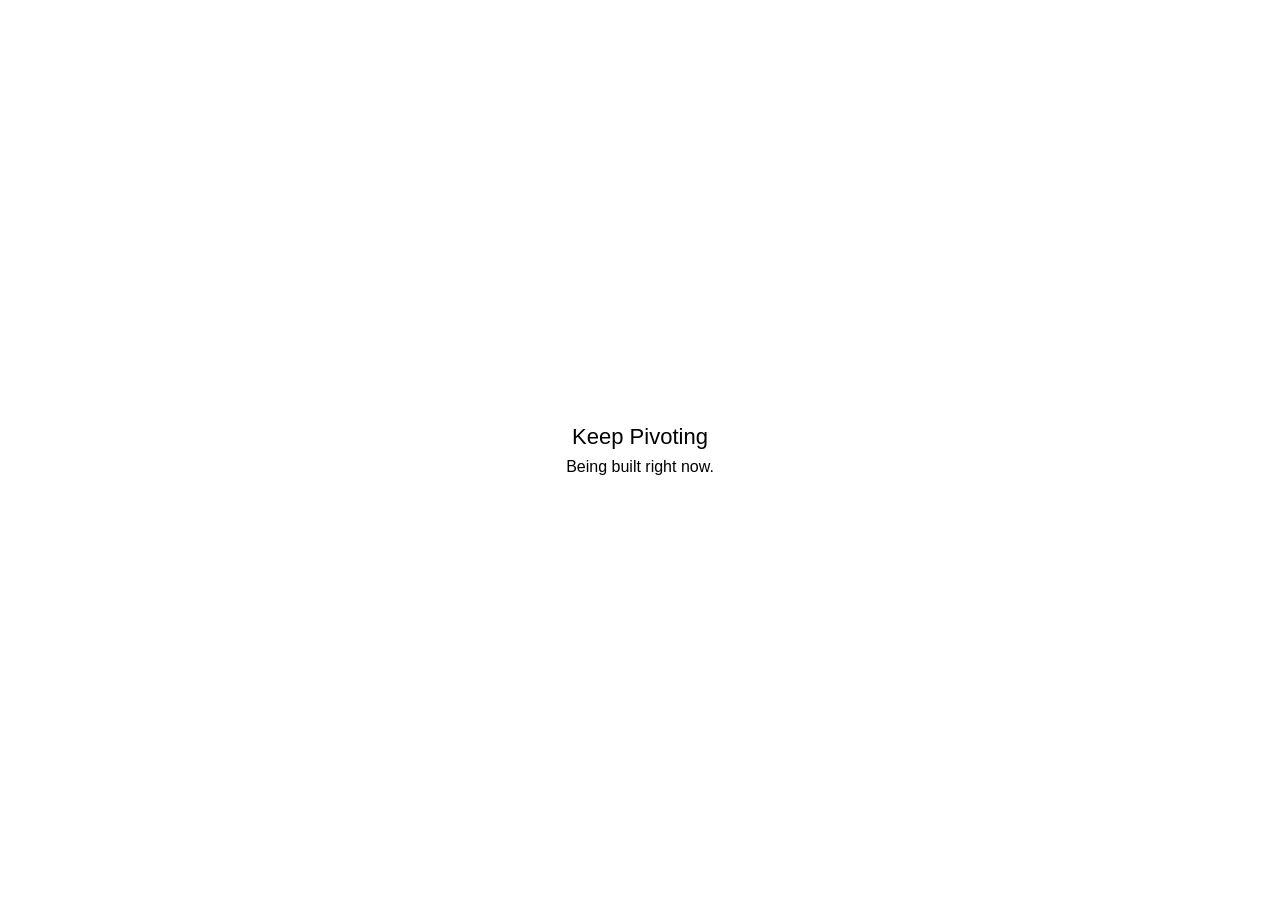
==== commit 702acf43: "Remove the icon and use a plain centered page." ====
--- a/index.html
+++ b/index.html
@@ -5,43 +5,20 @@
 <meta name="viewport" content="width=device-width, initial-scale=1">
 <title>Keep Pivoting</title>
 <meta name="robots" content="noindex">
-<meta name="description" content="Keep Pivoting is being built right now.">
-<link rel="icon" href="data:image/svg+xml,%3Csvg xmlns='http://www.w3.org/2000/svg' viewBox='0 0 100 100'%3E%3Crect width='100' height='100' rx='22' fill='%23141414'/%3E%3Ccircle cx='50' cy='50' r='30' fill='none' stroke='%23DA471B' stroke-width='6'/%3E%3Ccircle cx='50' cy='50' r='6' fill='%23DA471B'/%3E%3Cline x1='50' y1='14' x2='50' y2='26' stroke='%23DA471B' stroke-width='6' stroke-linecap='round'/%3E%3C/svg%3E">
+<link rel="icon" href="data:image/svg+xml,%3Csvg xmlns='http://www.w3.org/2000/svg'/%3E">
 <style>
-@font-face {
-  font-family: Fraunces;
-  src: url("fonts/Fraunces-Roman-var.woff2") format("woff2");
-  font-weight: 300 900;
-  font-display: swap;
-}
-@font-face {
-  font-family: "Space Grotesk";
-  src: url("fonts/SpaceGrotesk-var.woff2") format("woff2");
-  font-weight: 300 700;
-  font-display: swap;
-}
-html, body { height: 100%; margin: 0; background: #141414; color: #f3efe6; }
-body {
-  min-height: 100%;
-  display: grid;
-  place-items: center;
-  font-family: "Space Grotesk", "Avenir Next", sans-serif;
-}
-main { padding: 32px; }
-h1 {
-  margin: 0;
-  font-family: Fraunces, Georgia, serif;
-  font-weight: 460;
-  font-size: clamp(44px, 7vw, 84px);
-  letter-spacing: -0.035em;
-  line-height: 0.95;
-}
-p {
-  margin: 18px 0 0;
-  font-size: 18px;
-  letter-spacing: 0.01em;
-  color: #b7b1a6;
-}
+  html, body { height: 100%; margin: 0; }
+  body {
+    display: flex;
+    align-items: center;
+    justify-content: center;
+    text-align: center;
+    font-family: Inter, "SF Pro Display", "SF UI Display", -apple-system, BlinkMacSystemFont, sans-serif;
+    background: #fff;
+    color: #000;
+  }
+  h1 { font-size: 22px; font-weight: 500; margin: 0; }
+  p { margin: 8px 0 0; font-size: 16px; font-weight: 400; }
 </style>
 </head>
 <body>
